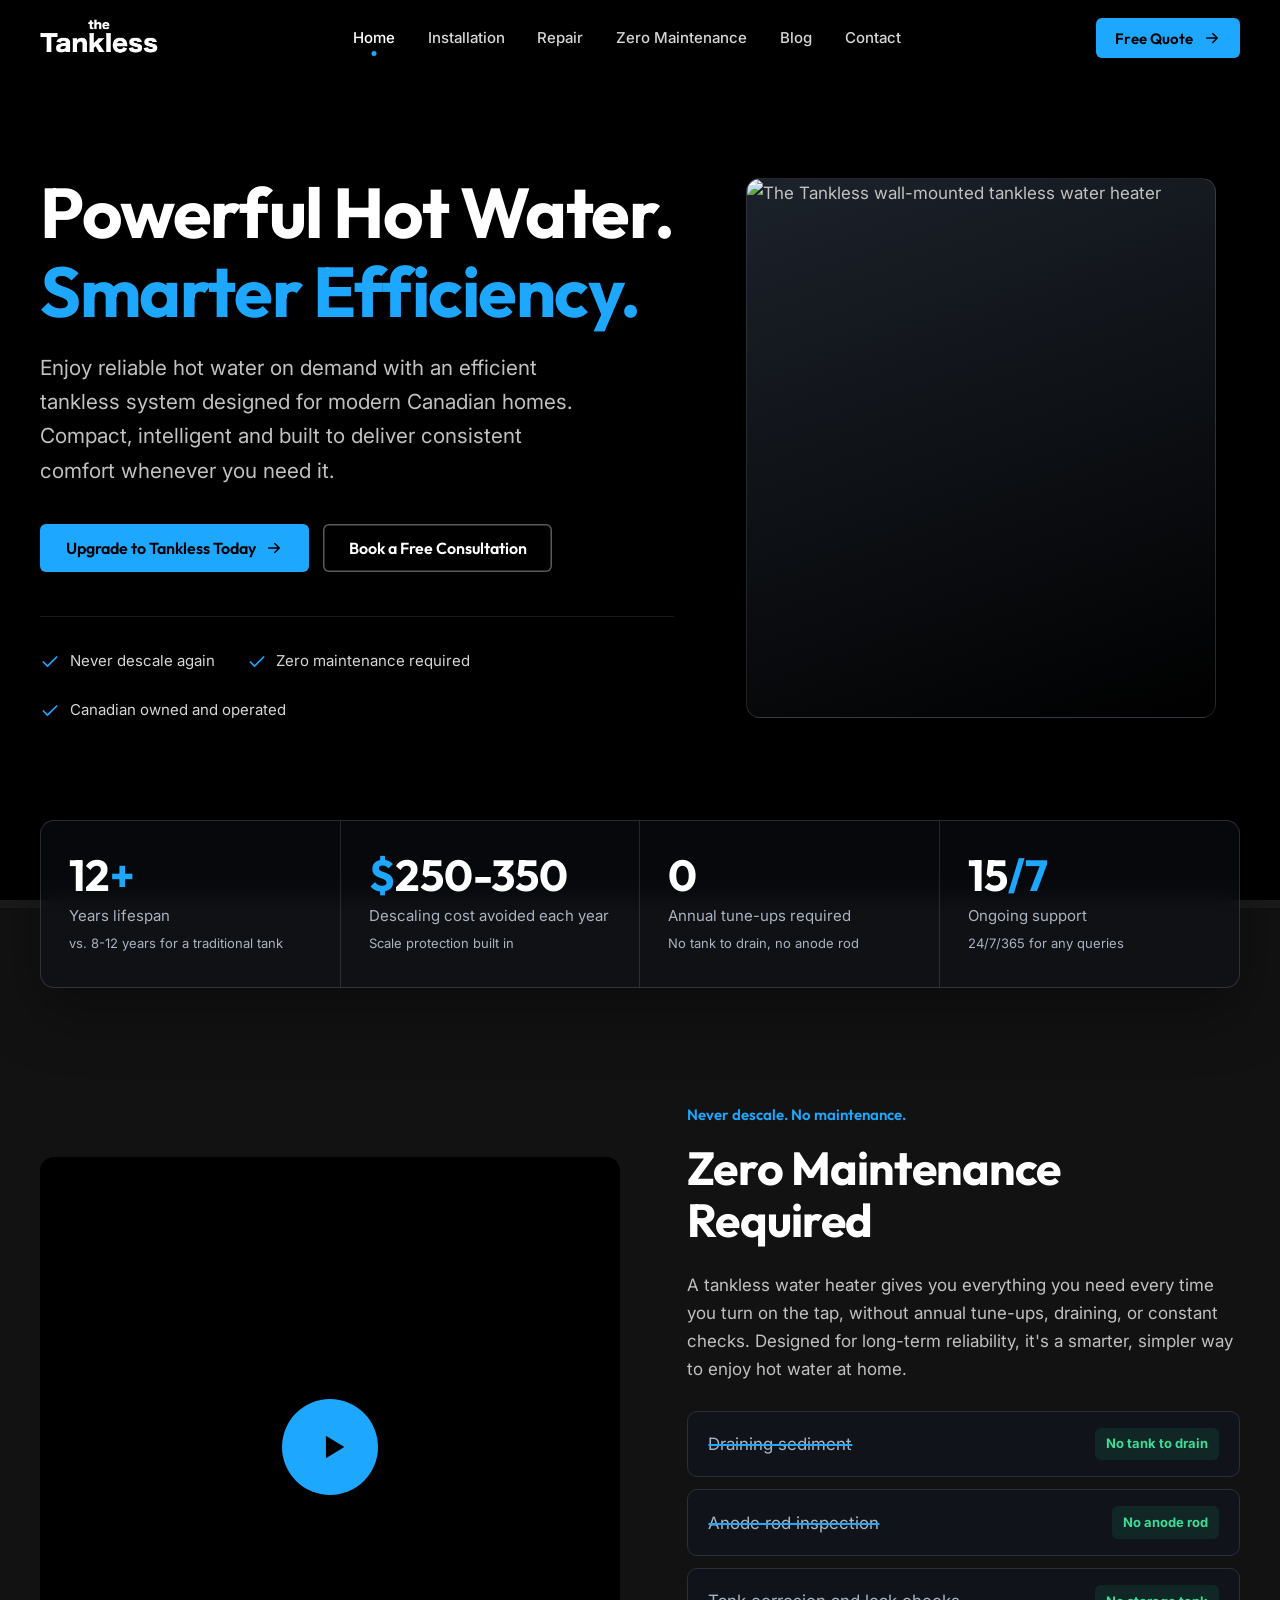
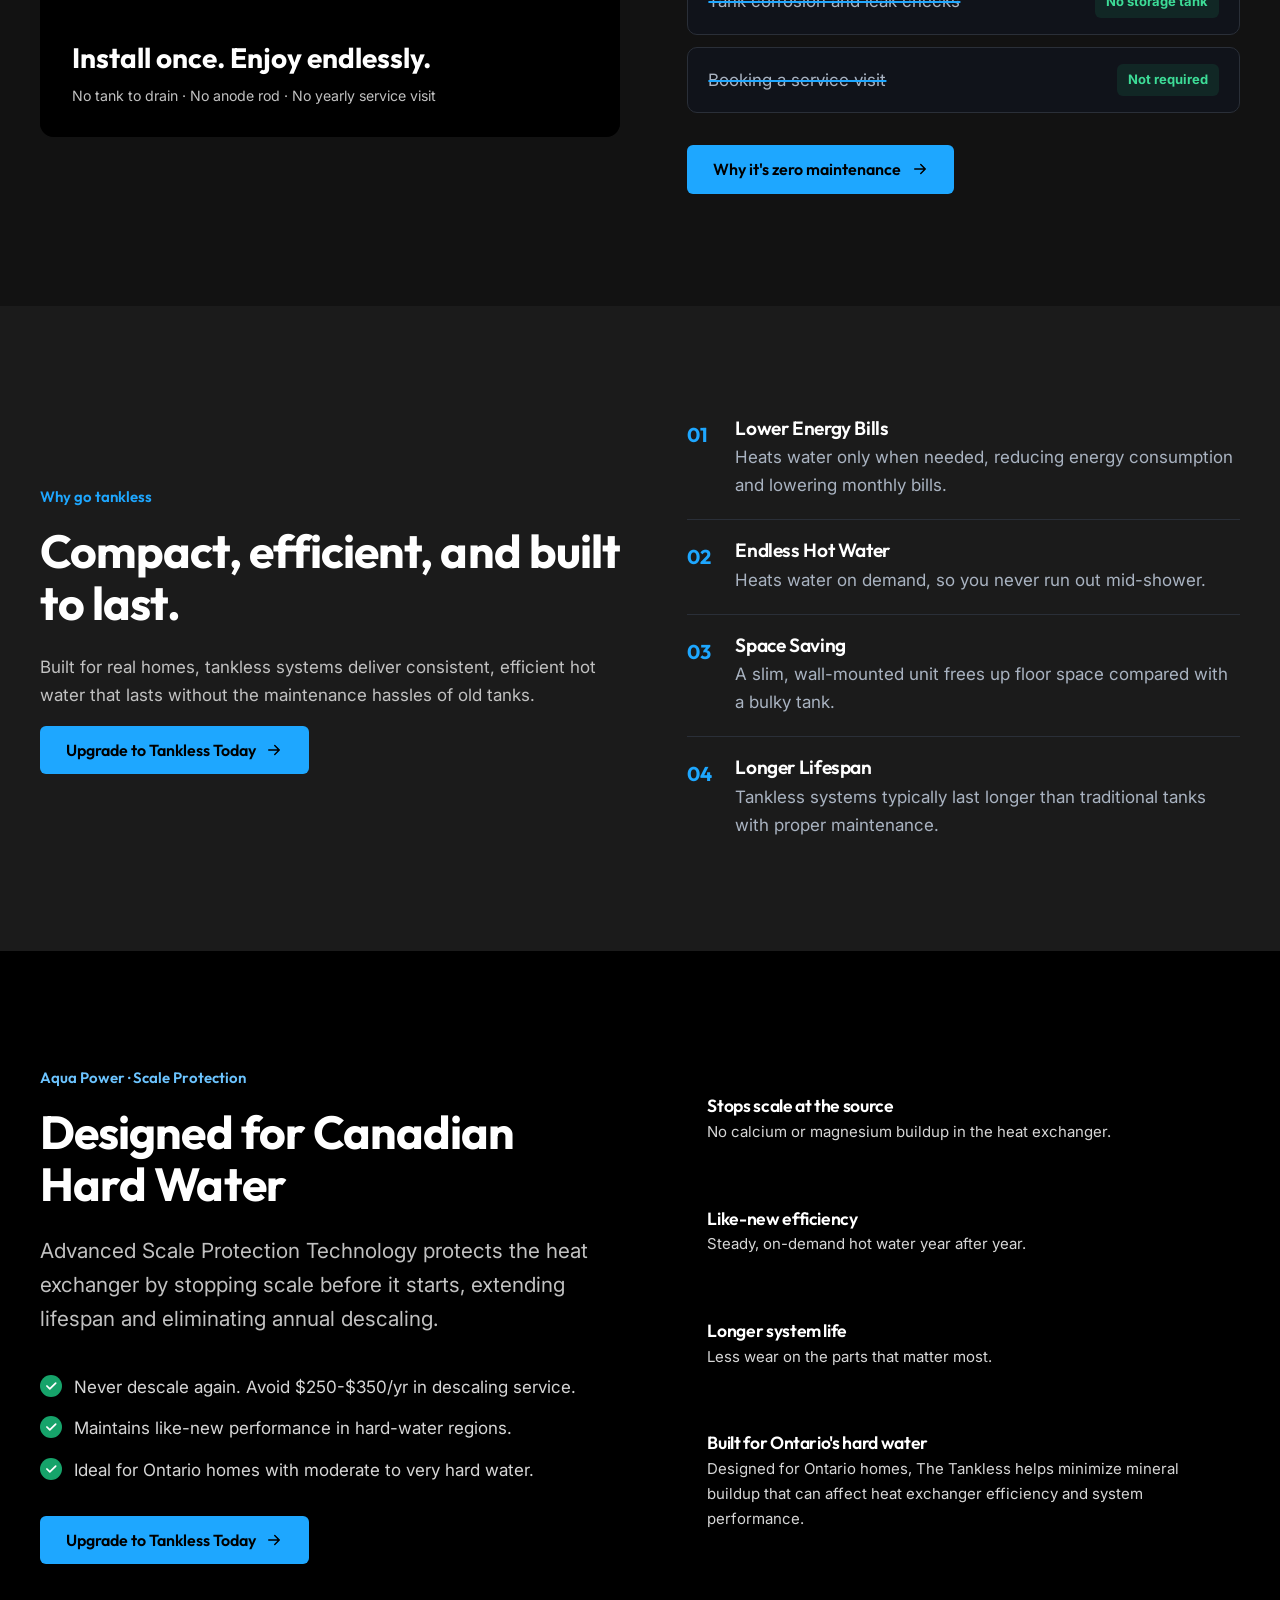
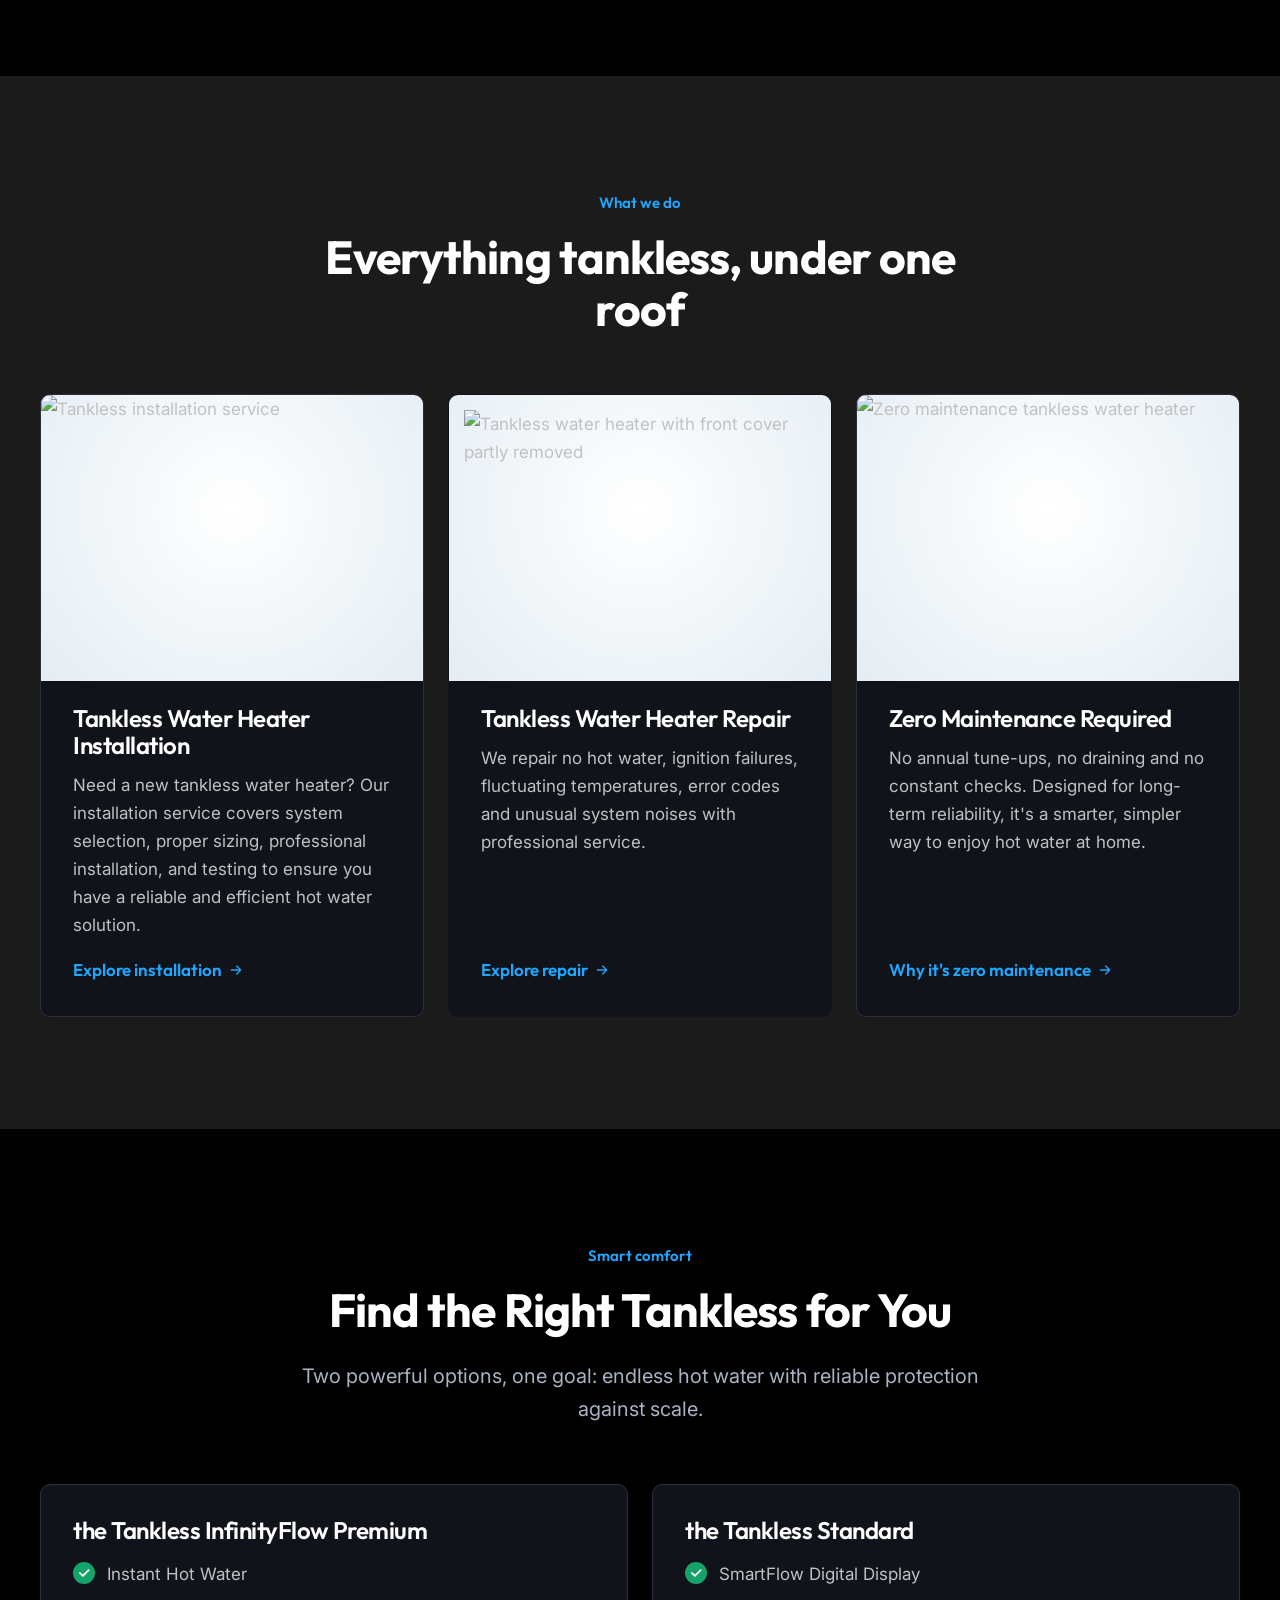
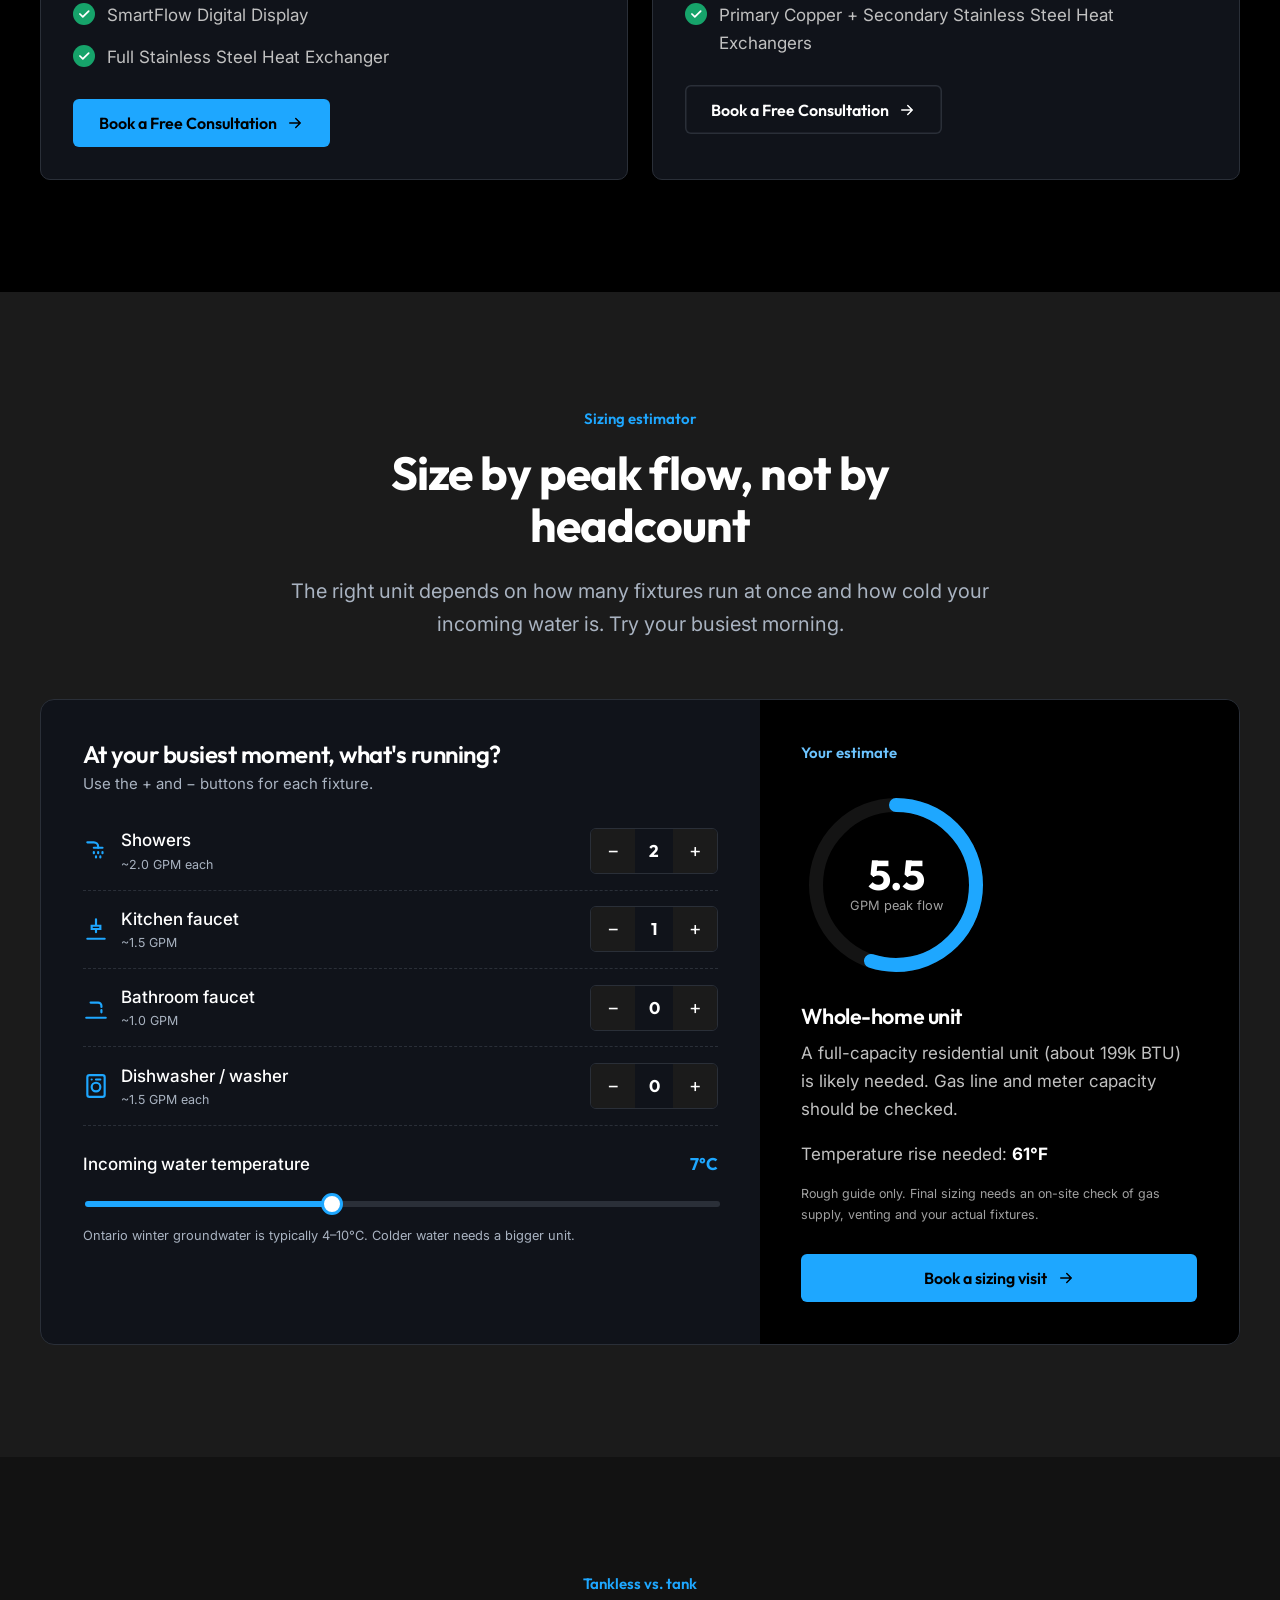
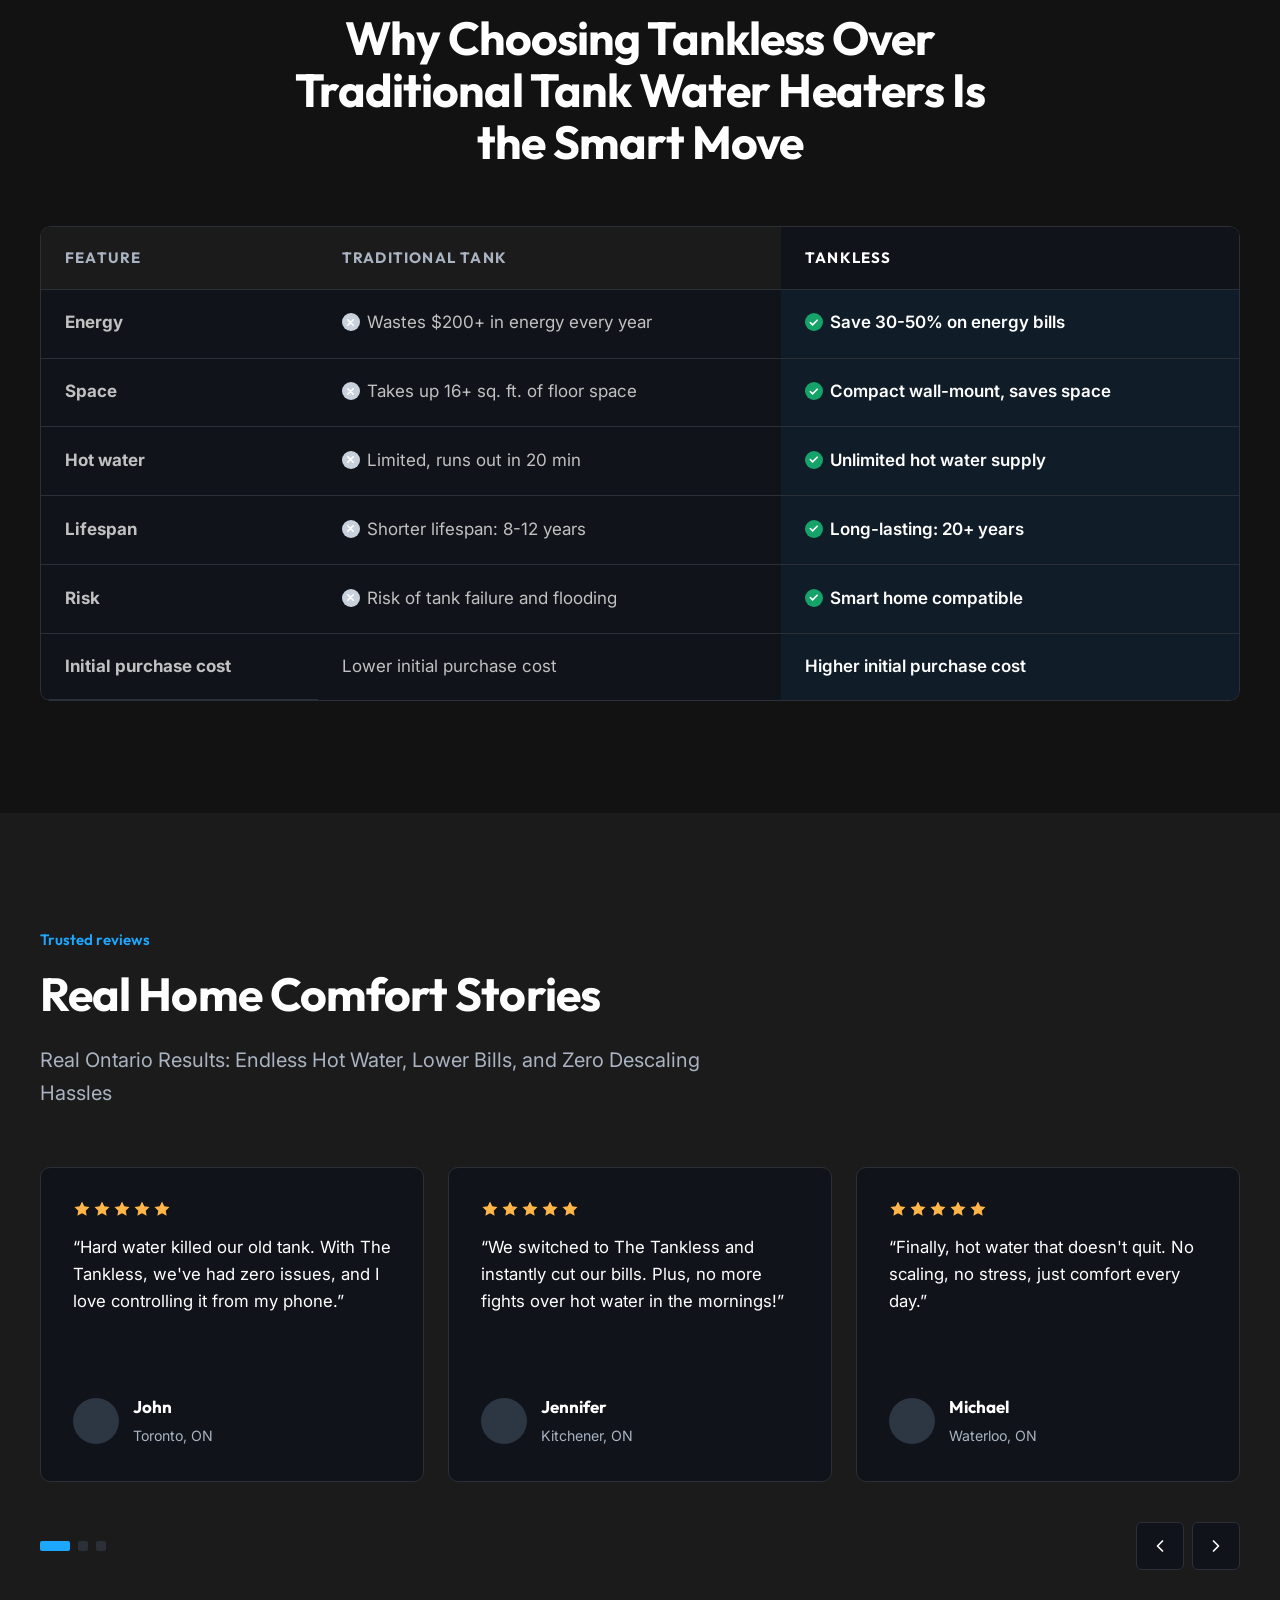
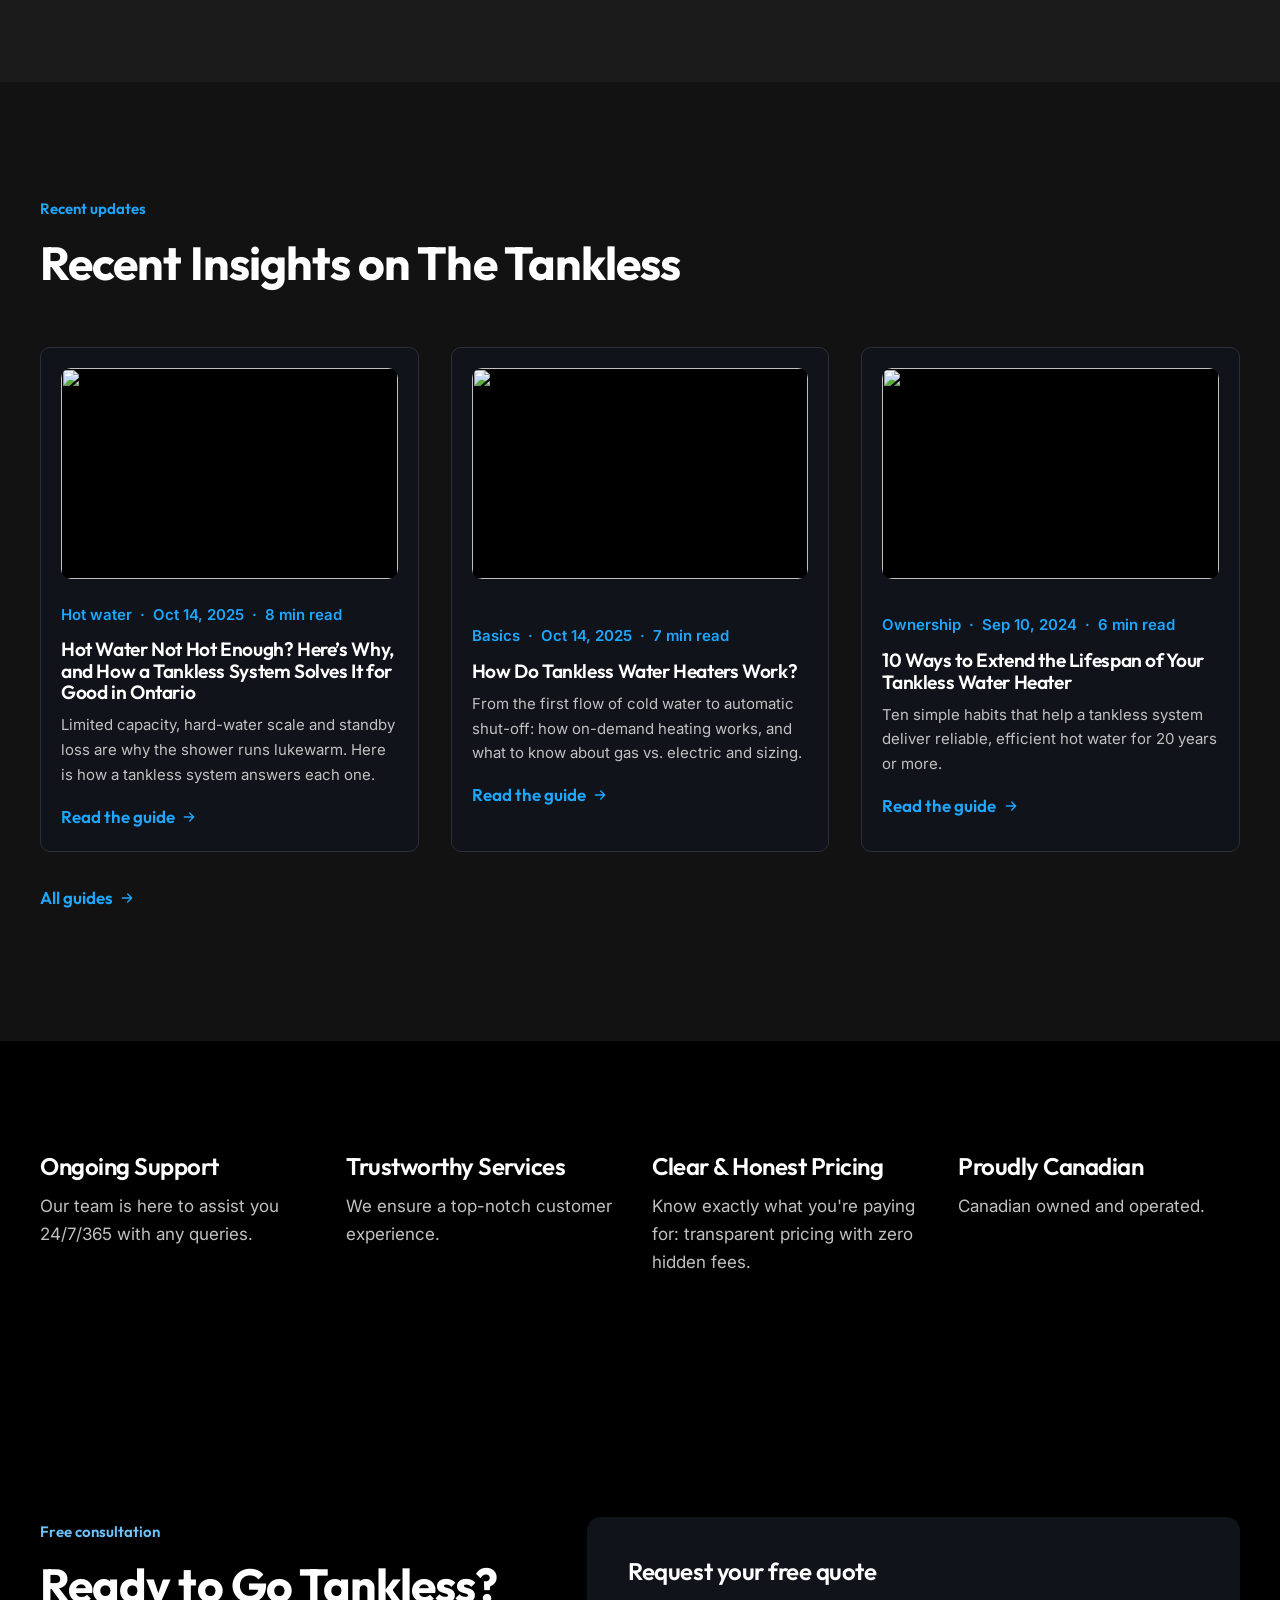
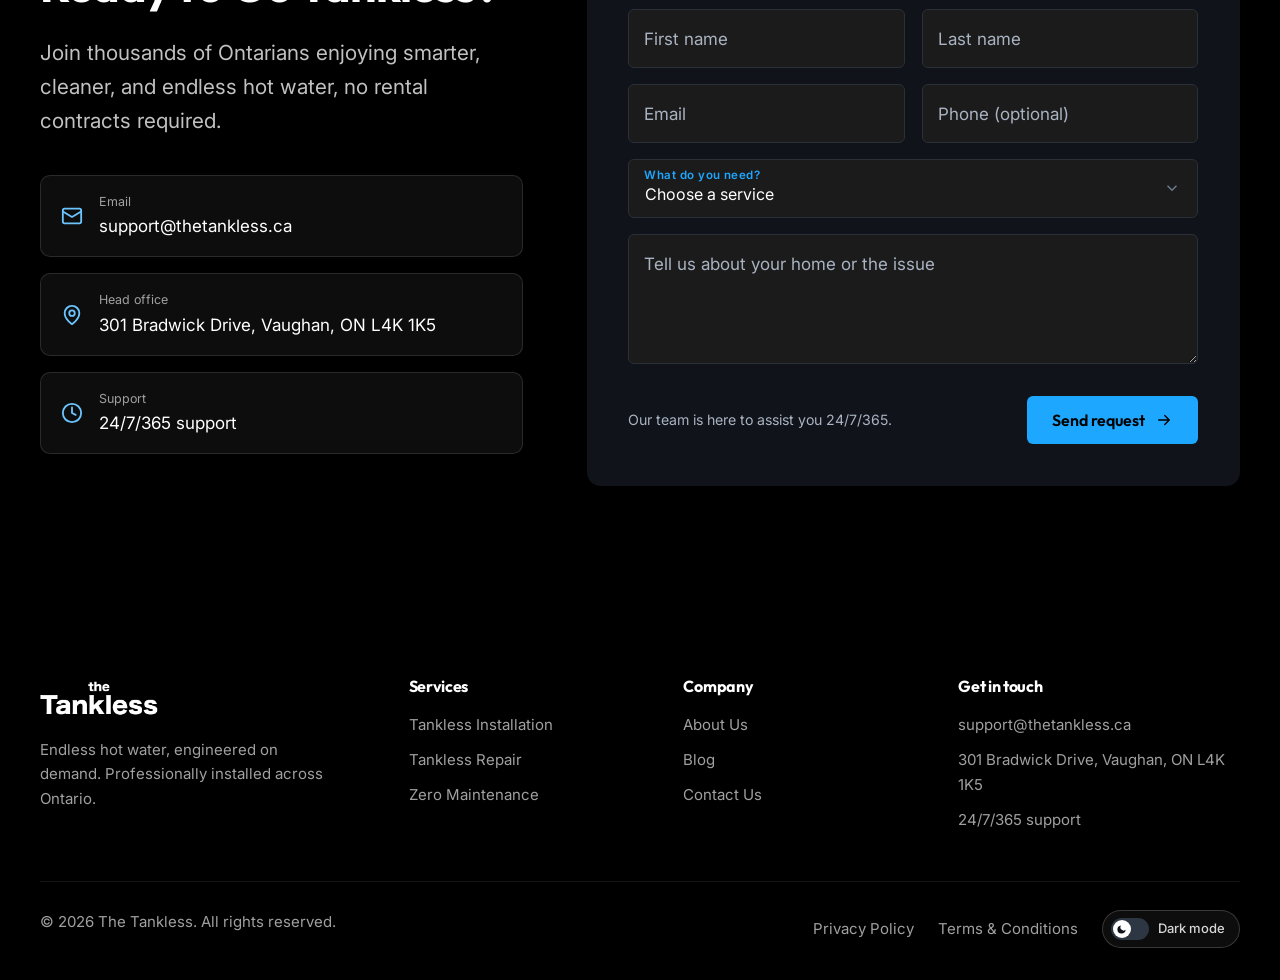
==== index.html @ 4fce8326 "Initial commit: The Tankless site Co-Authored-By: Claude Sonnet 5.5 <noreply@anthropic.com>" ====
<!DOCTYPE html>
<html lang="en-CA">
<head>
  <meta charset="UTF-8">
  <meta name="viewport" content="width=device-width, initial-scale=1.0">
  <title>Tankless Water Heaters in Ontario | The Tankless</title>
  <meta name="description" content="Reliable hot water on demand with an efficient tankless system designed for modern Canadian homes. Installation, repair and zero-maintenance tankless water heaters in Ontario.">
  <link rel="preconnect" href="https://fonts.googleapis.com">
  <link rel="preconnect" href="https://fonts.gstatic.com" crossorigin>
  <link href="https://fonts.googleapis.com/css2?family=Inter:wght@400;500;600&family=Outfit:wght@500;600;700&display=swap" rel="stylesheet">
  <link rel="icon" href="assets/favicon.png" type="image/png">
  <script>try{var t=localStorage.getItem("theme");if(t)document.documentElement.setAttribute("data-theme",t)}catch(e){}</script>
  <link rel="stylesheet" href="css/style.css">
  <script src="js/blog.js" defer></script>
  <script src="js/main.js" defer></script>
</head>
<body data-page="home">
  <a class="skip-link" href="#main">Skip to content</a>
  <div data-component="header"></div>

  <main id="main">
    <!-- ================= HERO (video background) ================= -->
    <section class="hero">
      <div class="container hero-grid">
        <div>
          <h1 data-reveal data-delay=".08">Powerful Hot Water. <span class="accent">Smarter Efficiency.</span></h1>
          <p class="hero-lead" data-reveal data-delay=".16">Enjoy reliable hot water on demand with an efficient tankless system designed for modern Canadian homes. Compact, intelligent and built to deliver consistent comfort whenever you need it.</p>
          <div class="btn-row" data-reveal data-delay=".24">
            <a href="#contact" class="btn btn--primary">Upgrade to Tankless Today <span data-icon="arrow"></span></a>
            <a href="#contact" class="btn btn--ghost">Book a Free Consultation</a>
          </div>
          <div class="hero-trust" data-reveal data-delay=".32">
            <div><span data-icon="check"></span>Never descale again</div>
            <div><span data-icon="check"></span>Zero maintenance required</div>
            <div><span data-icon="check"></span>Canadian owned and operated</div>
          </div>
        </div>

        <div class="hero-product" data-reveal="zoom" data-delay=".2">
          <div class="media-frame">
            <img src="https://thetankless.ca/wp-content/uploads/2026/11/cd0683c861fb384084634f4f0f01bed3194a7e1b.webp" alt="The Tankless wall-mounted tankless water heater" width="940" height="1080" fetchpriority="high">
          </div>
        </div>
      </div>
    </section>

    <!-- ================= STATS ================= -->
    <section class="stats stats--after" aria-label="Key facts">
      <div class="container">
        <div class="stats-inner" data-reveal>
          <div class="stat"><div class="stat-num"><span data-count="20">0</span><span class="unit">+</span></div><p>Years lifespan</p><small>vs. 8-12 years for a traditional tank</small></div>
          <div class="stat"><div class="stat-num"><span class="unit">$</span><span>250-350</span></div><p>Descaling cost avoided each year</p><small>Scale protection built in</small></div>
          <div class="stat"><div class="stat-num"><span data-count="0">0</span></div><p>Annual tune-ups required</p><small>No tank to drain, no anode rod</small></div>
          <div class="stat"><div class="stat-num"><span data-count="24">0</span><span class="unit">/7</span></div><p>Ongoing support</p><small>24/7/365 for any queries</small></div>
        </div>
      </div>
    </section>

    <!-- ================= ZERO MAINTENANCE ================= -->
    <section class="section section--white" id="zero-maintenance">
      <div class="container split">
        <div class="video-showcase" data-video-showcase data-autoplay data-reveal="left">
          <video autoplay muted loop playsinline preload="auto" poster="https://thetankless.ca/wp-content/uploads/2026/11/cd0683c861fb384084634f4f0f01bed3194a7e1b.webp"><source src="https://thetankless.ca/wp-content/uploads/2026/05/the-Tankless.mp4" type="video/mp4"></video>
          <button class="video-play" aria-label="Play video"><span class="play-btn"><svg viewBox="0 0 24 24" aria-hidden="true"><path d="M7 4v16l13-8z" fill="currentColor"/></svg></span><span class="video-caption"><strong>Install once. Enjoy endlessly.</strong><small>No tank to drain · No anode rod · No yearly service visit</small></span></button>
        </div>
        <div data-reveal="right">
          <span class="eyebrow">Never descale. No maintenance.</span>
          <h2>Zero Maintenance Required</h2>
          <p>A tankless water heater gives you everything you need every time you turn on the tap, without annual tune-ups, draining, or constant checks. Designed for long-term reliability, it's a smarter, simpler way to enjoy hot water at home.</p>
          <ul class="x-list">
            <li><s>Draining sediment</s><span>No tank to drain</span></li>
            <li><s>Anode rod inspection</s><span>No anode rod</span></li>
            <li><s>Tank corrosion and leak checks</s><span>No storage tank</span></li>
            <li><s>Booking a service visit</s><span>Not required</span></li>
          </ul>
          <a href="maintenance.html" class="btn btn--primary">Why it's zero maintenance <span data-icon="arrow"></span></a>
        </div>
      </div>
    </section>

    <!-- ================= WHY GO TANKLESS ================= -->
    <section class="section" id="why-tankless">
      <div class="container split">
        <div data-reveal="left">
          <span class="eyebrow">Why go tankless</span>
          <h2>Compact, efficient, and built to last.</h2>
          <p>Built for real homes, tankless systems deliver consistent, efficient hot water that lasts without the maintenance hassles of old tanks.</p>
          <a href="#contact" class="btn btn--primary">Upgrade to Tankless Today <span data-icon="arrow"></span></a>
        </div>
        <ol class="num-list" data-reveal="right">
          <li><h3>Lower Energy Bills</h3><p>Heats water only when needed, reducing energy consumption and lowering monthly bills.</p></li>
          <li><h3>Endless Hot Water</h3><p>Heats water on demand, so you never run out mid-shower.</p></li>
          <li><h3>Space Saving</h3><p>A slim, wall-mounted unit frees up floor space compared with a bulky tank.</p></li>
          <li><h3>Longer Lifespan</h3><p>Tankless systems typically last longer than traditional tanks with proper maintenance.</p></li>
        </ol>
      </div>
    </section>

    <!-- ================= SCALE PROTECTION ================= -->
    <section class="section section--dark" id="scale">
      <div class="container split">
        <div data-reveal="left">
          <span class="eyebrow">Aqua Power · Scale Protection</span>
          <h2>Designed for Canadian Hard Water</h2>
          <p class="hero-lead">Advanced Scale Protection Technology protects the heat exchanger by stopping scale before it starts, extending lifespan and eliminating annual descaling.</p>
          <ul class="check-list" style="margin:0 0 2rem">
            <li>Never descale again. Avoid $250-$350/yr in descaling service.</li>
            <li>Maintains like-new performance in hard-water regions.</li>
            <li>Ideal for Ontario homes with moderate to very hard water.</li>
          </ul>
          <a href="#contact" class="btn btn--primary">Upgrade to Tankless Today <span data-icon="arrow"></span></a>
        </div>
        <div class="grid" data-reveal="right">
          <div class="benefit"><div><h3>Stops scale at the source</h3><p>No calcium or magnesium buildup in the heat exchanger.</p></div></div>
          <div class="benefit"><div><h3>Like-new efficiency</h3><p>Steady, on-demand hot water year after year.</p></div></div>
          <div class="benefit"><div><h3>Longer system life</h3><p>Less wear on the parts that matter most.</p></div></div>
          <div class="benefit"><div><h3>Built for Ontario's hard water</h3><p>Designed for Ontario homes, The Tankless helps minimize mineral buildup that can affect heat exchanger efficiency and system performance.</p></div></div>
        </div>
      </div>
    </section>

    <!-- ================= SERVICES ================= -->
    <section class="section" id="services">
      <div class="container">
        <div class="section-head section-head--center" data-reveal>
          <span class="eyebrow">What we do</span>
          <h2>Everything tankless, under one roof</h2>
        </div>
        <div class="grid grid-3">
          <article class="card service-card" data-reveal data-delay="0">
            <div class="card-media"><img src="https://thetankless.ca/wp-content/uploads/2026/10/installation-services.webp" alt="Tankless installation service" loading="lazy"></div>
            <h3>Tankless Water Heater Installation</h3>
            <p>Need a new tankless water heater? Our installation service covers system selection, proper sizing, professional installation, and testing to ensure you have a reliable and efficient hot water solution.</p>
            <a href="installation.html" class="link-arrow">Explore installation <span data-icon="arrow"></span></a>
          </article>
          <article class="card service-card service-card--featured" data-reveal data-delay=".1">
            <div class="card-media card-media--contain"><img src="https://thetankless.ca/wp-content/uploads/2026/06/freepik_edit_generate-9-different-angles-of-this-image-Tile-8-1.webp" alt="Tankless water heater with front cover partly removed" loading="lazy"></div>
            <h3>Tankless Water Heater Repair</h3>
            <p>We repair no hot water, ignition failures, fluctuating temperatures, error codes and unusual system noises with professional service.</p>
            <a href="repair.html" class="link-arrow">Explore repair <span data-icon="arrow"></span></a>
          </article>
          <article class="card service-card" data-reveal data-delay=".2">
            <div class="card-media"><img src="https://thetankless.ca/wp-content/uploads/2026/11/cd0683c861fb384084634f4f0f01bed3194a7e1b.webp" alt="Zero maintenance tankless water heater" loading="lazy"></div>
            <h3>Zero Maintenance Required</h3>
            <p>No annual tune-ups, no draining and no constant checks. Designed for long-term reliability, it's a smarter, simpler way to enjoy hot water at home.</p>
            <a href="maintenance.html" class="link-arrow">Why it's zero maintenance <span data-icon="arrow"></span></a>
          </article>
        </div>
      </div>
    </section>

    <!-- ================= MODELS ================= -->
    <section class="section section--alt" id="models">
      <div class="container">
        <div class="section-head section-head--center" data-reveal>
          <span class="eyebrow">Smart comfort</span>
          <h2>Find the Right Tankless for You</h2>
          <p>Two powerful options, one goal: endless hot water with reliable protection against scale.</p>
        </div>
        <div class="grid grid-2">
          <article class="card" data-reveal="left">
            <h3>the Tankless InfinityFlow Premium</h3>
            <ul class="check-list" style="margin:1rem 0 1.75rem"><li>Instant Hot Water</li><li>SmartFlow Digital Display</li><li>Full Stainless Steel Heat Exchanger</li></ul>
            <a href="#contact" class="btn btn--primary">Book a Free Consultation <span data-icon="arrow"></span></a>
          </article>
          <article class="card" data-reveal="right">
            <h3>the Tankless Standard</h3>
            <ul class="check-list" style="margin:1rem 0 1.75rem"><li>SmartFlow Digital Display</li><li>Primary Copper + Secondary Stainless Steel Heat Exchangers</li></ul>
            <a href="#contact" class="btn btn--outline">Book a Free Consultation <span data-icon="arrow"></span></a>
          </article>
        </div>
      </div>
    </section>

    <!-- ================= SIZING CALCULATOR ================= -->
    <section class="section" id="sizing">
      <div class="container">
        <div class="section-head section-head--center" data-reveal>
          <span class="eyebrow">Sizing estimator</span>
          <h2>Size by peak flow, not by headcount</h2>
          <p>The right unit depends on how many fixtures run at once and how cold your incoming water is. Try your busiest morning.</p>
        </div>
        <div class="calc" data-calc data-reveal="zoom">
          <div class="calc-form">
            <h3>At your busiest moment, what's running?</h3>
            <p>Use the + and − buttons for each fixture.</p>
            <div class="fixture" data-gpm="2.0">
              <span class="fixture-label"><svg viewBox="0 0 24 24" fill="none" stroke="currentColor" stroke-width="2" stroke-linecap="round"><path d="M4 4h6a4 4 0 0 1 4 4v1M10 13v1M14 13v1M18 13v1M12 17v1M16 17v1"/><path d="M10 9h8"/></svg><span>Showers<small>~2.0 GPM each</small></span></span>
              <span class="stepper"><button type="button" data-step="-1" aria-label="Fewer showers">−</button><output>2</output><button type="button" data-step="1" aria-label="More showers">+</button></span>
            </div>
            <div class="fixture" data-gpm="1.5">
              <span class="fixture-label"><svg viewBox="0 0 24 24" fill="none" stroke="currentColor" stroke-width="2" stroke-linecap="round"><path d="M12 3v6M8 9h8v3H8zM12 12v3M4 21h16"/></svg><span>Kitchen faucet<small>~1.5 GPM</small></span></span>
              <span class="stepper"><button type="button" data-step="-1" aria-label="Fewer kitchen faucets">−</button><output>1</output><button type="button" data-step="1" aria-label="More kitchen faucets">+</button></span>
            </div>
            <div class="fixture" data-gpm="1.0">
              <span class="fixture-label"><svg viewBox="0 0 24 24" fill="none" stroke="currentColor" stroke-width="2" stroke-linecap="round"><path d="M7 7h7a3 3 0 0 1 3 3v1M17 14v2M3 21h18"/></svg><span>Bathroom faucet<small>~1.0 GPM</small></span></span>
              <span class="stepper"><button type="button" data-step="-1" aria-label="Fewer bathroom faucets">−</button><output>0</output><button type="button" data-step="1" aria-label="More bathroom faucets">+</button></span>
            </div>
            <div class="fixture" data-gpm="1.5">
              <span class="fixture-label"><svg viewBox="0 0 24 24" fill="none" stroke="currentColor" stroke-width="2" stroke-linecap="round"><rect x="4" y="2" width="16" height="20" rx="2"/><circle cx="12" cy="13" r="4"/><path d="M8 6h.01M12 6h4"/></svg><span>Dishwasher / washer<small>~1.5 GPM each</small></span></span>
              <span class="stepper"><button type="button" data-step="-1" aria-label="Fewer appliances">−</button><output>0</output><button type="button" data-step="1" aria-label="More appliances">+</button></span>
            </div>
            <div class="range-field">
              <label for="inletTemp">Incoming water temperature <span data-out="inlet">7°C</span></label>
              <input type="range" id="inletTemp" min="2" max="15" value="7" step="1">
            </div>
            <p style="font-size:.8rem;margin-top:.6rem">Ontario winter groundwater is typically 4–10°C. Colder water needs a bigger unit.</p>
          </div>
          <div class="calc-result" aria-live="polite">
            <span class="eyebrow">Your estimate</span>
            <div class="gauge">
              <svg viewBox="0 0 190 190" aria-hidden="true">
                <defs><linearGradient id="gaugeGrad" x1="0" y1="0" x2="1" y2="1"><stop offset="0" stop-color="#1ea7ff"/><stop offset="1" stop-color="#1ea7ff"/></linearGradient></defs>
                <circle class="track" cx="95" cy="95" r="80"/>
                <circle class="bar" cx="95" cy="95" r="80"/>
              </svg>
              <div class="gauge-value"><strong data-out="gpm">0</strong><small>GPM peak flow</small></div>
            </div>
            <h3><span data-out="size">–</span> unit</h3>
            <p data-out="desc"></p>
            <p style="margin:0">Temperature rise needed: <strong style="color:#fff"><span data-out="rise">0</span>°F</strong></p>
            <p class="calc-note">Rough guide only. Final sizing needs an on-site check of gas supply, venting and your actual fixtures.</p>
            <a href="#contact" class="btn btn--primary" style="margin-top:1rem">Book a sizing visit <span data-icon="arrow"></span></a>
          </div>
        </div>
      </div>
    </section>

    <!-- ================= COMPARISON ================= -->
    <section class="section section--white" id="compare">
      <div class="container">
        <div class="section-head section-head--center" data-reveal>
          <span class="eyebrow">Tankless vs. tank</span>
          <h2>Why Choosing Tankless Over Traditional Tank Water Heaters Is the Smart Move</h2>
        </div>
        <div class="table-wrap" data-reveal>
          <table class="compare">
            <thead><tr><th scope="col">Feature</th><th scope="col">Traditional tank</th><th scope="col" class="is-us">Tankless</th></tr></thead>
            <tbody>
              <tr><th scope="row">Energy</th><td><span class="tag-no">Wastes $200+ in energy every year</span></td><td class="is-us"><span class="tag-yes">Save 30-50% on energy bills</span></td></tr>
              <tr><th scope="row">Space</th><td><span class="tag-no">Takes up 16+ sq. ft. of floor space</span></td><td class="is-us"><span class="tag-yes">Compact wall-mount, saves space</span></td></tr>
              <tr><th scope="row">Hot water</th><td><span class="tag-no">Limited, runs out in 20 min</span></td><td class="is-us"><span class="tag-yes">Unlimited hot water supply</span></td></tr>
              <tr><th scope="row">Lifespan</th><td><span class="tag-no">Shorter lifespan: 8-12 years</span></td><td class="is-us"><span class="tag-yes">Long-lasting: 20+ years</span></td></tr>
              <tr><th scope="row">Risk</th><td><span class="tag-no">Risk of tank failure and flooding</span></td><td class="is-us"><span class="tag-yes">Smart home compatible</span></td></tr>
              <tr><th scope="row">Initial purchase cost</th><td>Lower initial purchase cost</td><td class="is-us">Higher initial purchase cost</td></tr>
            </tbody>
          </table>
        </div>
      </div>
    </section>

    <!-- ================= TESTIMONIALS ================= -->
    <section class="section">
      <div class="container testimonials">
        <div class="section-head" data-reveal>
          <span class="eyebrow">Trusted reviews</span>
          <h2>Real Home Comfort Stories</h2>
          <p>Real Ontario Results: Endless Hot Water, Lower Bills, and Zero Descaling Hassles</p>
        </div>
        <div class="t-viewport"><div class="t-track" data-testimonials></div></div>
        <div class="t-controls">
          <div class="t-dots" role="group" aria-label="Choose testimonial"></div>
          <div class="t-arrows">
            <button class="icon-btn" data-prev aria-label="Previous"><span data-icon="left"></span></button>
            <button class="icon-btn" data-next aria-label="Next"><span data-icon="right"></span></button>
          </div>
        </div>
      </div>
    </section>

    <!-- ================= INSIGHTS ================= -->
    <section class="section section--white">
      <div class="container">
        <div class="section-head" data-reveal>
          <span class="eyebrow">Recent updates</span>
          <h2>Recent Insights on The Tankless</h2>
        </div>
        <div class="grid grid-3 post-grid" data-latest-posts></div>
        <p style="margin-top:2rem"><a href="blog.html" class="link-arrow">All guides <span data-icon="arrow"></span></a></p>
      </div>
    </section>

    <!-- ================= SUPPORT ================= -->
    <section class="section section--alt">
      <div class="container">
        <div class="grid grid-4">
          <div data-reveal><h3>Ongoing Support</h3><p>Our team is here to assist you 24/7/365 with any queries.</p></div>
          <div data-reveal data-delay=".05"><h3>Trustworthy Services</h3><p>We ensure a top-notch customer experience.</p></div>
          <div data-reveal data-delay=".1"><h3>Clear &amp; Honest Pricing</h3><p>Know exactly what you're paying for: transparent pricing with zero hidden fees.</p></div>
          <div data-reveal data-delay=".15"><h3>Proudly Canadian</h3><p>Canadian owned and operated.</p></div>
        </div>
      </div>
    </section>

    <div data-component="contact" data-title="Ready to Go Tankless?" data-lead="Join thousands of Ontarians enjoying smarter, cleaner, and endless hot water, no rental contracts required."></div>
  </main>

  <div data-component="footer"></div>
</body>
</html>
---- css/style.css ----
/* =========================================================
   The Tankless: shared stylesheet
   1. Tokens   2. Base   3. Layout   4. Components
   5. Sections 6. Page-specific   7. Animations   8. Responsive
   Change brand colours / fonts in section 1 only.
   ========================================================= */

/* ---------- 1. Design tokens ---------- */
:root {
  /* Brand */
  /* Dark palette, matched to thetankless.ca */
  --black: #000000;       /* header, hero, footer */
  --navy-950: #000000;
  --navy-900: #10131a;    /* cards on dark */
  --navy-800: #1c222b;
  --navy-700: #2d3643;    /* borders, hover */
  --charcoal: #1b1b1b;    /* dark section background */
  --brand: #1ea7ff;       /* brand blue */
  --brand-light: #6cc4ff; /* brand on dark backgrounds */
  --brand-ink: #1ea7ff;   /* brand for text (site is dark) */

  /* Neutrals */
  --ink: #ffffff;        /* headings (white on dark) */
  --on-ink: #000000;     /* text on white/ink fills */
  --body: #c1c1c1;
  --muted: #a9b3c1;
  --line: #2a2f38;
  --surface: #10131a;
  --bg: #1b1b1b;
  --bg-alt: #000000;

  /* Feedback */
  --success: #16a36a;
  --warning: #e8a317;
  --danger: #e0473a;

  /* Type */
  --font-head: "Outfit", system-ui, sans-serif;
  --font-body: "Inter", system-ui, sans-serif;
  --fs-xs: 0.8125rem;
  --fs-sm: 0.9375rem;
  --fs-base: 1.0625rem;
  --fs-lg: 1.25rem;
  --fs-h3: clamp(1.25rem, 1.1rem + 0.6vw, 1.5rem);
  --fs-h2: clamp(1.9rem, 1.4rem + 2vw, 2.9rem);
  --fs-h1: clamp(2.4rem, 1.6rem + 3.6vw, 4.4rem);

  /* Shape & depth */
  --radius-sm: 6px;
  --radius: 10px;
  --radius-lg: 14px;
  --shadow-sm: none;
  --shadow: 0 8px 24px -12px rgba(0, 0, 0, .6);
  --shadow-lg: 0 20px 40px -20px rgba(0, 0, 0, .4);

  /* Gradients */
  --grad-dark: #000000;

  /* Layout & motion */
  --container: 1200px;
  --header-h: 76px;
  --ease: cubic-bezier(.2, .7, .2, 1);
  --t-fast: .2s;
  --t: .45s;
}

/* ---------- 2. Base ---------- */
*, *::before, *::after { box-sizing: border-box; }
html { scroll-behavior: smooth; scroll-padding-top: calc(var(--header-h) + 12px); }
body {
  margin: 0;
  font-family: var(--font-body);
  font-size: var(--fs-base);
  line-height: 1.65;
  color: var(--body);
  background: var(--bg);
  -webkit-font-smoothing: antialiased;
  overflow-x: hidden;
}
body.nav-open { overflow: hidden; }
img, svg { display: block; max-width: 100%; }
a { color: inherit; text-decoration: none; }
button { font: inherit; cursor: pointer; }
h1, h2, h3, h4 { font-family: var(--font-head); color: var(--ink); line-height: 1.12; margin: 0 0 .5em; letter-spacing: -.02em; }
h1 { font-size: var(--fs-h1); font-weight: 700; }
h2 { font-size: var(--fs-h2); font-weight: 700; }
h3 { font-size: var(--fs-h3); font-weight: 600; }
p { margin: 0 0 1em; }
:focus-visible { outline: 3px solid var(--brand); outline-offset: 3px; border-radius: 6px; }
.skip-link { position: absolute; left: -999px; top: 8px; background: var(--ink); color: var(--on-ink); padding: 10px 16px; border-radius: 8px; z-index: 200; }
.skip-link:focus { left: 12px; }
[hidden] { display: none !important; }
.sr-only { position: absolute; width: 1px; height: 1px; overflow: hidden; clip: rect(0 0 0 0); white-space: nowrap; }

/* ---------- 3. Layout ---------- */
.container { width: min(100% - 2.5rem, var(--container)); margin-inline: auto; }
.section { padding: clamp(4rem, 3rem + 5vw, 7.5rem) 0; position: relative; }
.section--alt { background: var(--bg-alt); }
.section--white { background: #121212; }
.section--dark { background: var(--grad-dark); color: #d6d6d6; }
.section--dark h2, .section--dark h3 { color: #fff; }
.section-head { max-width: 720px; margin-bottom: clamp(2.5rem, 2rem + 2vw, 4rem); }
.section-head--center { margin-inline: auto; text-align: center; }
.section-head p { font-size: var(--fs-lg); color: var(--muted); }
.section--dark .section-head p { color: #c1c1c1; }
.grid { display: grid; gap: 1.5rem; }
.grid-2 { grid-template-columns: repeat(2, 1fr); }
.grid-3 { grid-template-columns: repeat(3, 1fr); }
.grid-4 { grid-template-columns: repeat(4, 1fr); }
.split { display: grid; grid-template-columns: 1.05fr 1fr; gap: clamp(2rem, 1rem + 4vw, 5rem); align-items: center; }
.split--reverse > :first-child { order: 2; }

/* ---------- 4. Components ---------- */

/* Eyebrow label */
.eyebrow {
  display: inline-flex; align-items: center; gap: .55rem;
  font-family: var(--font-head); font-size: var(--fs-sm); font-weight: 600;
  color: var(--brand-ink);
  margin-bottom: 1rem;
}
.section--dark .eyebrow, .hero .eyebrow { color: var(--brand-light); }

/* Buttons */
.btn {
  --btn-bg: var(--ink); --btn-fg: var(--on-ink);
  position: relative; display: inline-flex; align-items: center; justify-content: center; gap: .6rem;
  padding: .95rem 1.6rem; border-radius: var(--radius-sm); border: 0;
  font-family: var(--font-head); font-weight: 600; font-size: 1rem; line-height: 1;
  background: var(--btn-bg); color: var(--btn-fg);
  transition: transform var(--t-fast) var(--ease), box-shadow var(--t-fast) var(--ease), background var(--t-fast);
  overflow: hidden; isolation: isolate; white-space: nowrap;
}
.btn svg { width: 18px; height: 18px; transition: transform var(--t-fast) var(--ease); }
.btn:hover { transform: translateY(-2px); }
.btn:hover svg { transform: translateX(3px); }
.btn:active { transform: translateY(0); }
.btn--primary { --btn-bg: var(--brand); --btn-fg: var(--navy-950); }
.btn--primary:hover { --btn-bg: var(--brand-light); }
.btn--ghost { --btn-bg: transparent; --btn-fg: #fff; box-shadow: inset 0 0 0 1.5px rgba(255, 255, 255, .35); }
.btn--ghost:hover { box-shadow: inset 0 0 0 1.5px #fff; background: rgba(255, 255, 255, .06); }
.btn--outline { --btn-bg: transparent; --btn-fg: var(--ink); box-shadow: inset 0 0 0 1.5px var(--line); }
.btn--outline:hover { box-shadow: inset 0 0 0 1.5px var(--ink); }
.btn--sm { padding: .7rem 1.2rem; font-size: .9375rem; }
.btn--block { width: 100%; }
.btn .ripple { position: absolute; border-radius: 50%; transform: scale(0); background: rgba(255, 255, 255, .45); animation: ripple .6s linear; pointer-events: none; z-index: -1; }
.btn-row { display: flex; flex-wrap: wrap; gap: .9rem; }

.link-arrow { display: inline-flex; align-items: center; gap: .4rem; font-family: var(--font-head); font-weight: 600; color: var(--brand-ink); }
.link-arrow svg { width: 16px; height: 16px; transition: transform var(--t-fast); }
.link-arrow:hover svg { transform: translateX(4px); }

/* Card */
.card {
  background: var(--surface); border: 1px solid var(--line); border-radius: var(--radius);
  padding: 2rem;
  transition: border-color var(--t-fast);
}
.card:hover { border-color: var(--navy-700); }
.card p:last-child { margin-bottom: 0; }
.section--dark .card { background: rgba(255, 255, 255, .04); border-color: rgba(255, 255, 255, .09); color: #c1c1c1; box-shadow: none; }
.section--dark .card:hover { background: rgba(255, 255, 255, .07); }

/* Icon tile */
.icon-tile {
  width: 56px; height: 56px; border-radius: var(--radius); display: grid; place-items: center;
  background: rgba(30, 167, 255, .12);
  color: var(--brand-ink); margin-bottom: 1.25rem;
}
.icon-tile svg { width: 28px; height: 28px; }
.icon-tile--water { background: rgba(30, 167, 255, .14); color: var(--brand-ink); }

/* Check list */
.check-list { list-style: none; padding: 0; margin: 0; display: grid; gap: .85rem; }
.check-list li { display: flex; gap: .75rem; align-items: flex-start; }
.check-list li::before {
  content: ""; flex: 0 0 22px; height: 22px; margin-top: 2px; border-radius: 50%;
  background: var(--success) url("data:image/svg+xml,%3Csvg xmlns='http://www.w3.org/2000/svg' viewBox='0 0 24 24' fill='none' stroke='white' stroke-width='3' stroke-linecap='round' stroke-linejoin='round'%3E%3Cpath d='M5 12l5 5L20 7'/%3E%3C/svg%3E") center/14px no-repeat;
}
.check-list--two { grid-template-columns: 1fr 1fr; }

/* Chip */
.chip { display: inline-flex; align-items: center; gap: .4rem; padding: .35rem .8rem; border-radius: var(--radius-sm); background: var(--navy-800); font-size: var(--fs-xs); font-weight: 600; color: var(--brand-light); }

/* ---------- Header ---------- */
.site-header {
  position: fixed; inset: 0 0 auto; z-index: 100; height: var(--header-h);
  display: flex; align-items: center;
  transition: background var(--t) var(--ease), box-shadow var(--t), height var(--t);
}
.site-header.is-scrolled { background: rgba(0, 0, 0, .86); backdrop-filter: saturate(160%) blur(14px); -webkit-backdrop-filter: saturate(160%) blur(14px); box-shadow: 0 1px 0 rgba(255, 255, 255, .06); --header-h: 66px; }
.site-header.is-hidden { transform: translateY(-100%); }
.site-header { transition: transform .35s var(--ease), background var(--t), height var(--t); }
.header-inner { display: flex; align-items: center; justify-content: space-between; gap: 2rem; }
.logo { display: flex; align-items: center; gap: .65rem; font-family: var(--font-head); font-weight: 700; font-size: 1.35rem; color: #fff; letter-spacing: -.02em; }
.logo-mark { width: 38px; height: 38px; }
.logo span em { font-style: normal; color: var(--brand-light); }
.nav { display: flex; align-items: center; gap: .25rem; }
.nav a { position: relative; padding: .55rem .9rem; border-radius: var(--radius-sm); color: #d6d6d6; font-weight: 500; font-size: .9375rem; transition: color var(--t-fast), background var(--t-fast); }
.nav a:hover { color: #fff; background: rgba(255, 255, 255, .07); }
.nav a.is-active { color: #fff; }
.nav a.is-active::after { content: ""; position: absolute; left: 50%; bottom: 3px; width: 5px; height: 5px; border-radius: 50%; background: var(--brand); transform: translateX(-50%); }
.header-actions { display: flex; align-items: center; gap: .75rem; }
.header-phone { display: flex; align-items: center; gap: .5rem; color: #fff; font-weight: 600; font-size: .9375rem; }
.header-phone svg { width: 18px; height: 18px; color: var(--brand-light); }
.nav-toggle { display: none; width: 46px; height: 46px; border-radius: 12px; border: 0; background: rgba(255, 255, 255, .08); position: relative; }
.nav-toggle span { position: absolute; left: 13px; right: 13px; height: 2px; background: #fff; border-radius: 2px; transition: transform var(--t) var(--ease), opacity var(--t-fast); }
.nav-toggle span:nth-child(1) { top: 16px; }
.nav-toggle span:nth-child(2) { top: 22px; }
.nav-toggle span:nth-child(3) { top: 28px; }
.nav-open .nav-toggle span:nth-child(1) { transform: translateY(6px) rotate(45deg); }
.nav-open .nav-toggle span:nth-child(2) { opacity: 0; }
.nav-open .nav-toggle span:nth-child(3) { transform: translateY(-6px) rotate(-45deg); }

/* ---------- Hero ---------- */
.hero { position: relative; min-height: 100vh; min-height: 100svh; display: flex; align-items: center; padding: calc(var(--header-h) + 3rem) 0 5rem; background: var(--black); color: #c1c1c1; overflow: hidden; }
.hero--sub { min-height: auto; padding: calc(var(--header-h) + 5rem) 0 6rem; }
.hero h1 { color: #fff; margin-bottom: 1.25rem; }
.hero h1 .accent { color: var(--brand); }
.hero h1 .accent-water { color: var(--brand); }
.hero-lead { font-size: clamp(1.05rem, 1rem + .4vw, 1.3rem); max-width: 560px; margin-bottom: 2.25rem; color: #c1c1c1; }
.hero-grid { position: relative; display: grid; grid-template-columns: 1.1fr .9fr; gap: 3rem; align-items: center; }
.hero-trust { display: flex; flex-wrap: wrap; gap: 1.5rem 2rem; margin-top: 2.75rem; padding-top: 2rem; border-top: 1px solid rgba(255, 255, 255, .1); }
.hero-trust div { display: flex; align-items: center; gap: .6rem; font-size: var(--fs-sm); color: #d6d6d6; }
.hero-trust svg { width: 20px; height: 20px; color: var(--brand); flex: none; }

/* Hero illustration */
.hero-visual { position: relative; aspect-ratio: 1 / 1.05; max-width: 480px; justify-self: center; width: 100%; }
.hero-visual svg.unit { width: 100%; height: 100%; filter: drop-shadow(0 40px 60px rgba(0, 0, 0, .45)); }
.flow-line { stroke-dasharray: 10 14; animation: flow 1.2s linear infinite; }
.flow-line--slow { animation-duration: 2s; }
.flame-flicker { transform-origin: center bottom; animation: flicker 1.6s ease-in-out infinite; }
.float-card {
  position: absolute; display: flex; align-items: center; gap: .8rem;
  padding: .85rem 1.1rem; border-radius: var(--radius);
  background: var(--navy-900); border: 1px solid rgba(255, 255, 255, .14);
  color: #fff;
}
.float-card strong { display: block; font-family: var(--font-head); font-size: 1.25rem; line-height: 1.1; }
.float-card small { font-size: .78rem; color: #c1c1c1; }
.float-card .dot { width: 40px; height: 40px; border-radius: var(--radius-sm); display: grid; place-items: center; background: var(--brand); flex: none; }
.float-card .dot svg { width: 20px; height: 20px; }
.float-card .dot--water { background: var(--brand); }
.float-card--a { top: 8%; left: -8%; }
.float-card--b { bottom: 12%; right: -6%; }

/* Breadcrumb (sub pages) */
.breadcrumb { display: flex; gap: .5rem; font-size: var(--fs-sm); color: #a0a0a0; margin-bottom: 1.5rem; }
.breadcrumb a:hover { color: #fff; }

/* Scroll cue */
.scroll-cue { position: absolute; left: 50%; bottom: 28px; transform: translateX(-50%); width: 26px; height: 42px; border: 2px solid rgba(255, 255, 255, .3); border-radius: 20px; }
.scroll-cue::after { content: ""; position: absolute; left: 50%; top: 8px; width: 4px; height: 8px; margin-left: -2px; border-radius: 2px; background: #fff; }

/* ---------- Stats strip ---------- */
.stats { margin-top: -3.5rem; position: relative; z-index: 2; }
.stats-inner { display: grid; grid-template-columns: repeat(4, 1fr); background: var(--surface); border: 1px solid var(--line); border-radius: var(--radius-lg); overflow: hidden; }
.stat { padding: 2rem 1.75rem; border-right: 1px solid var(--line); }
.stat:last-child { border-right: 0; }
.stat-num { font-family: var(--font-head); font-size: clamp(2rem, 1.6rem + 1.4vw, 2.75rem); font-weight: 700; color: var(--ink); line-height: 1; margin-bottom: .45rem; }
.stat-num .unit { color: var(--brand-ink); }
.stat p { font-size: var(--fs-sm); color: var(--muted); margin: 0; }
.stat small { display: block; margin-top: .3rem; font-size: var(--fs-xs); color: var(--muted); }

/* ---------- Service cards ---------- */
.service-card { display: flex; flex-direction: column; position: relative; overflow: hidden; }
.service-card .check-list { margin: 1rem 0 1.75rem; font-size: var(--fs-sm); }
.service-card .link-arrow { margin-top: auto; }
.service-card--featured { background: var(--navy-900); color: #c1c1c1; border-color: transparent; }
.service-card--featured h3 { color: #fff; }
.service-card--featured .icon-tile { background: var(--brand); color: var(--navy-950); }
.badge-top { position: absolute; top: 1.25rem; right: 1.25rem; font-size: var(--fs-xs); font-weight: 600; padding: .3rem .65rem; border-radius: var(--radius-sm); background: rgba(255, 162, 74, .16); color: var(--brand-light); }

/* ---------- Benefits ---------- */
.benefit { display: flex; gap: 1rem; align-items: flex-start; padding: 1.25rem; border-radius: var(--radius); }
.benefit .icon-tile { margin: 0; flex: none; width: 44px; height: 44px; border-radius: var(--radius-sm); }
.benefit .icon-tile svg { width: 24px; height: 24px; }
.benefit h3 { font-size: 1.1rem; margin-bottom: .25rem; }
.benefit p { font-size: var(--fs-sm); margin: 0; }

/* ---------- Media frame (placeholder for photos) ---------- */
.media-frame {
  position: relative; border-radius: var(--radius-lg); overflow: hidden; aspect-ratio: 4 / 3.4;
  background: linear-gradient(160deg, var(--navy-800), var(--navy-950));
  
}
.media-frame img { width: 100%; height: 100%; object-fit: cover; }
.media-frame svg.illus { position: absolute; inset: 0; width: 100%; height: 100%; }
.media-tag { position: absolute; left: 1.25rem; bottom: 1.25rem; display: flex; gap: .75rem; align-items: center; padding: .8rem 1rem; border-radius: var(--radius); background: #fff; color: #000; font-weight: 600; font-size: var(--fs-sm); }
.media-tag svg { width: 22px; height: 22px; color: var(--success); }

/* ---------- Process / timeline ---------- */
.steps { counter-reset: step; display: grid; grid-template-columns: repeat(5, 1fr); gap: 1.25rem; position: relative; }
.steps--4 { grid-template-columns: repeat(4, 1fr); }
.steps::before { content: ""; position: absolute; top: 28px; left: 8%; right: 8%; height: 1px; background: var(--line); }
.step { position: relative; text-align: left; }
.step-num {
  counter-increment: step; position: relative; z-index: 1;
  width: 56px; height: 56px; border-radius: var(--radius); display: grid; place-items: center;
  background: var(--surface); border: 1px solid var(--line); margin-bottom: 1.25rem;
  font-family: var(--font-head); font-weight: 700; color: var(--ink);
  transition: background var(--t), color var(--t), border-color var(--t), transform var(--t) var(--ease);
}
.step-num::before { content: counter(step, decimal-leading-zero); }
.step.is-visible .step-num { background: var(--brand); color: var(--on-ink); border-color: var(--brand); }
.step h3 { font-size: 1.1rem; }
.step p { font-size: var(--fs-sm); color: var(--muted); }
.section--dark .step-num { background: var(--navy-900); border-color: rgba(255, 255, 255, .15); color: #fff; }
.section--dark .step p { color: #c1c1c1; }

/* ---------- Tabs ---------- */
.tabs { display: flex; flex-wrap: wrap; gap: .5rem; padding: .4rem; background: var(--surface); border: 1px solid var(--line); border-radius: var(--radius); width: fit-content; margin-bottom: 2.5rem; }
.tab { border: 0; background: transparent; padding: .7rem 1.25rem; border-radius: var(--radius-sm); font-family: var(--font-head); font-weight: 600; color: var(--muted); transition: background var(--t-fast), color var(--t-fast); }
.tab:hover { color: var(--ink); }
.tab[aria-selected="true"] { background: var(--ink); color: var(--on-ink); }
.tab-panel { animation: fadeUp .5s var(--ease); }
.tab-panel[hidden] { display: none; }

/* ---------- Comparison table ---------- */
.compare { width: 100%; border-collapse: separate; border-spacing: 0; background: var(--surface); border-radius: var(--radius); overflow: hidden; border: 1px solid var(--line); }
.compare th, .compare td { padding: 1.15rem 1.5rem; text-align: left; border-bottom: 1px solid var(--line); vertical-align: top; }
.compare thead th { font-family: var(--font-head); font-size: var(--fs-sm); text-transform: uppercase; letter-spacing: .08em; color: var(--muted); background: var(--bg); }
.compare thead th.is-us { background: var(--navy-900); color: #fff; }
.compare td.is-us { background: rgba(30, 167, 255, .06); color: var(--ink); font-weight: 600; }
.compare tr:last-child td { border-bottom: 0; }
.compare tbody tr { transition: background var(--t-fast); }
.compare tbody tr:hover td { background: rgba(255, 255, 255, .03); }
.compare tbody tr:hover td.is-us { background: rgba(30, 167, 255, .1); }
.tag-yes, .tag-no { display: inline-flex; align-items: center; gap: .45rem; }
.tag-yes::before, .tag-no::before { content: ""; width: 18px; height: 18px; border-radius: 50%; flex: none; background-position: center; background-size: 11px; background-repeat: no-repeat; }
.tag-yes::before { background-color: var(--success); background-image: url("data:image/svg+xml,%3Csvg xmlns='http://www.w3.org/2000/svg' viewBox='0 0 24 24' fill='none' stroke='white' stroke-width='3.5' stroke-linecap='round'%3E%3Cpath d='M5 12l5 5L20 7'/%3E%3C/svg%3E"); }
.tag-no::before { background-color: #c9d2dc; background-image: url("data:image/svg+xml,%3Csvg xmlns='http://www.w3.org/2000/svg' viewBox='0 0 24 24' fill='none' stroke='white' stroke-width='3.5' stroke-linecap='round'%3E%3Cpath d='M6 6l12 12M18 6L6 18'/%3E%3C/svg%3E"); }
.table-wrap { overflow-x: auto; border-radius: var(--radius); }

/* ---------- Sizing calculator ---------- */
.calc { display: grid; grid-template-columns: 1.2fr .8fr; gap: 0; border-radius: var(--radius-lg); overflow: hidden; border: 1px solid var(--line); background: var(--surface); }
.calc-form { padding: clamp(1.75rem, 1rem + 2vw, 3rem); }
.calc-form h3 { margin-bottom: .25rem; }
.calc-form > p { color: var(--muted); font-size: var(--fs-sm); }
.fixture { display: flex; align-items: center; justify-content: space-between; gap: 1rem; padding: .9rem 0; border-bottom: 1px dashed var(--line); }
.fixture-label { display: flex; align-items: center; gap: .75rem; font-weight: 500; color: var(--ink); }
.fixture-label small { display: block; font-weight: 400; color: var(--muted); font-size: .78rem; }
.fixture-label svg { width: 26px; height: 26px; color: var(--brand-ink); flex: none; }
.stepper { display: inline-flex; align-items: center; border: 1px solid var(--line); border-radius: var(--radius-sm); overflow: hidden; }
.stepper button { width: 44px; height: 44px; border: 0; background: var(--bg); color: var(--ink); font-size: 1.2rem; transition: background var(--t-fast); }
.stepper button:hover { background: var(--bg-alt); }
.stepper output { width: 38px; text-align: center; font-family: var(--font-head); font-weight: 700; color: var(--ink); }
.range-field { margin-top: 1.5rem; }
.range-field label { display: flex; justify-content: space-between; font-weight: 500; color: var(--ink); margin-bottom: .6rem; }
.range-field label span { font-family: var(--font-head); color: var(--brand-ink); font-weight: 700; }
input[type="range"] { -webkit-appearance: none; appearance: none; width: 100%; height: 6px; border-radius: 6px; background: linear-gradient(90deg, var(--brand) var(--fill, 50%), var(--line) var(--fill, 50%)); outline: none; }
input[type="range"]::-webkit-slider-thumb { -webkit-appearance: none; width: 22px; height: 22px; border-radius: 50%; background: #fff; border: 3px solid var(--brand); box-shadow: var(--shadow-sm); cursor: grab; }
input[type="range"]::-moz-range-thumb { width: 18px; height: 18px; border-radius: 50%; background: #fff; border: 3px solid var(--brand); cursor: grab; }
.calc-result { background: var(--grad-dark); color: #c1c1c1; padding: clamp(1.75rem, 1rem + 2vw, 3rem); display: flex; flex-direction: column; justify-content: center; }
.calc-result .eyebrow { color: var(--brand-light); }
.gauge { position: relative; width: 190px; height: 190px; margin: .5rem 0 1.5rem; }
.gauge svg { width: 100%; height: 100%; transform: rotate(-90deg); }
.gauge circle { fill: none; stroke-width: 14; }
.gauge .track { stroke: rgba(255, 255, 255, .08); }
.gauge .bar { stroke: url(#gaugeGrad); stroke-linecap: round; transition: stroke-dashoffset .8s var(--ease); }
.gauge-value { position: absolute; inset: 0; display: grid; place-content: center; text-align: center; }
.gauge-value strong { font-family: var(--font-head); font-size: 2.6rem; color: #fff; line-height: 1; }
.gauge-value small { font-size: .8rem; color: #a0a0a0; }
.calc-result h3 { color: #fff; font-size: 1.35rem; }
.calc-note { font-size: .78rem; color: #a0a0a0; margin-top: 1rem; }

/* ---------- Testimonials ---------- */
.testimonials { position: relative; }
.t-track { display: flex; gap: 1.5rem; transition: transform .7s var(--ease); }
.t-viewport { overflow: hidden; padding: 1rem .5rem 2rem; margin: -1rem -.5rem -2rem; }
.t-card { flex: 0 0 calc((100% - 3rem) / 3); display: flex; flex-direction: column; }
.t-stars { display: flex; gap: 2px; color: #ffb547; margin-bottom: 1rem; }
.t-stars svg { width: 18px; height: 18px; }
.t-card blockquote { margin: 0 0 1.5rem; font-size: 1.05rem; color: var(--ink); line-height: 1.6; }
.t-author { display: flex; align-items: center; gap: .85rem; margin-top: auto; }
.avatar { width: 46px; height: 46px; border-radius: 50%; display: grid; place-items: center; font-family: var(--font-head); font-weight: 700; color: #fff; background: var(--navy-700); flex: none; }
.t-author strong { display: block; color: var(--ink); font-family: var(--font-head); }
.t-author small { color: var(--muted); }
.t-controls { display: flex; justify-content: space-between; align-items: center; margin-top: 2.5rem; }
.t-dots { display: flex; gap: .5rem; }
.t-dots button { width: 10px; height: 10px; border-radius: 2px; border: 0; background: var(--line); padding: 0; transition: width var(--t) var(--ease), background var(--t); }
.t-dots button[aria-current="true"] { width: 30px; background: var(--brand); }
.t-arrows { display: flex; gap: .5rem; }
.icon-btn { width: 48px; height: 48px; border-radius: var(--radius-sm); border: 1px solid var(--line); background: var(--surface); display: grid; place-items: center; color: var(--ink); transition: background var(--t-fast), color var(--t-fast), border-color var(--t-fast); }
.icon-btn:hover { background: var(--ink); color: var(--on-ink); border-color: var(--ink); }
.icon-btn svg { width: 20px; height: 20px; }

/* ---------- FAQ accordion ---------- */
.faq-wrap { display: grid; grid-template-columns: .8fr 1.2fr; gap: clamp(2rem, 1rem + 4vw, 5rem); align-items: start; }
.faq-aside { position: sticky; top: calc(var(--header-h) + 2rem); }
.faq-list { display: grid; gap: .85rem; }
.faq-item { background: var(--surface); border: 1px solid var(--line); border-radius: var(--radius); transition: border-color var(--t-fast); }
.faq-item.is-open { border-color: var(--navy-700); }
.faq-q { width: 100%; display: flex; justify-content: space-between; align-items: center; gap: 1rem; padding: 1.35rem 1.5rem; background: none; border: 0; text-align: left; font-family: var(--font-head); font-weight: 600; font-size: 1.075rem; color: var(--ink); }
.faq-icon { position: relative; width: 32px; height: 32px; border-radius: var(--radius-sm); background: var(--bg); flex: none; transition: background var(--t-fast); }
.faq-icon::before, .faq-icon::after { content: ""; position: absolute; left: 50%; top: 50%; width: 12px; height: 2px; background: var(--ink); border-radius: 2px; transform: translate(-50%, -50%); transition: transform var(--t) var(--ease), background var(--t-fast); }
.faq-icon::after { transform: translate(-50%, -50%) rotate(90deg); }
.faq-item.is-open .faq-icon { background: var(--ink); }
.faq-item.is-open .faq-icon::before, .faq-item.is-open .faq-icon::after { background: var(--on-ink); }
.faq-item.is-open .faq-icon::after { transform: translate(-50%, -50%) rotate(0deg); }
.faq-a { display: grid; grid-template-rows: 0fr; transition: grid-template-rows var(--t) var(--ease); }
.faq-item.is-open .faq-a { grid-template-rows: 1fr; }
.faq-a > div { overflow: hidden; }
.faq-a p { padding: 0 1.5rem 1.4rem; margin: 0; color: var(--body); }

/* ---------- CTA band ---------- */
.cta-band { position: relative; border-radius: var(--radius-lg); padding: clamp(2.5rem, 2rem + 3vw, 4.5rem); background: var(--grad-dark); overflow: hidden; display: grid; grid-template-columns: 1.3fr auto; gap: 2rem; align-items: center; }
.cta-band h2 { color: #fff; margin-bottom: .5rem; }
.cta-band p { color: #c1c1c1; margin: 0; font-size: var(--fs-lg); }
.cta-band .btn-row { position: relative; z-index: 1; }

/* ---------- Contact ---------- */
.contact-grid { display: grid; grid-template-columns: .85fr 1.15fr; gap: clamp(2rem, 1rem + 4vw, 4rem); align-items: start; }
.contact-info { display: grid; gap: 1rem; margin-top: 2rem; }
.contact-info a, .contact-info div { display: flex; gap: 1rem; align-items: center; padding: 1rem 1.25rem; border-radius: var(--radius); background: rgba(255, 255, 255, .05); border: 1px solid rgba(255, 255, 255, .12); color: #fff; transition: background var(--t-fast); }
.contact-info a:hover { background: rgba(255, 255, 255, .09); }
.contact-info svg { width: 22px; height: 22px; color: var(--brand-light); flex: none; }
.contact-info small { display: block; color: #a0a0a0; font-size: .78rem; }
.form-card { background: var(--surface); border-radius: var(--radius-lg); padding: clamp(1.75rem, 1rem + 2vw, 2.75rem); color: var(--body); }
.form-card h3 { margin-bottom: 1.5rem; }
.form-grid { display: grid; grid-template-columns: 1fr 1fr; gap: 1rem 1.1rem; }
.field { position: relative; }
.field--full { grid-column: 1 / -1; }
.field input, .field select, .field textarea {
  width: 100%; padding: 1.35rem 1rem .55rem; border: 1.5px solid var(--line); border-radius: var(--radius-sm);
  font: inherit; font-size: 1rem; color: var(--ink); background: var(--bg);
  transition: border-color var(--t-fast), background var(--t-fast), box-shadow var(--t-fast);
}
.field textarea { min-height: 130px; resize: vertical; }
.field select { appearance: none; background-image: url("data:image/svg+xml,%3Csvg xmlns='http://www.w3.org/2000/svg' viewBox='0 0 24 24' fill='none' stroke='%236b7a8c' stroke-width='2'%3E%3Cpath d='M6 9l6 6 6-6'/%3E%3C/svg%3E"); background-repeat: no-repeat; background-position: right 1rem center; background-size: 18px; }
.field label { position: absolute; left: 1rem; top: 1rem; color: var(--muted); pointer-events: none; transition: all var(--t-fast) var(--ease); }
.field input:focus, .field select:focus, .field textarea:focus { outline: none; border-color: var(--brand); background: var(--navy-800); box-shadow: 0 0 0 3px rgba(30, 167, 255, .25); }
.field input:focus + label, .field input:not(:placeholder-shown) + label,
.field textarea:focus + label, .field textarea:not(:placeholder-shown) + label,
.field select + label { top: .45rem; font-size: .72rem; font-weight: 600; letter-spacing: .04em; color: var(--brand-ink); }
.field.has-error input, .field.has-error textarea, .field.has-error select { border-color: var(--danger); }
.field-error { display: none; font-size: .78rem; color: var(--danger); margin-top: .35rem; }
.field.has-error .field-error { display: block; }
.form-foot { display: flex; align-items: center; justify-content: space-between; gap: 1rem; margin-top: 1.5rem; flex-wrap: wrap; }
.form-foot small { color: var(--muted); }
.form-success { display: none; text-align: center; padding: 2rem 0; }
.form-success.is-shown { display: block; animation: fadeUp .5s var(--ease); }
.form-success .icon-tile { margin: 0 auto 1rem; background: rgba(22, 163, 106, .12); color: var(--success); }

/* ---------- Footer ---------- */
.site-footer { background: var(--navy-950); color: #a0a0a0; padding: 5rem 0 2rem; font-size: var(--fs-sm); }
.footer-grid { display: grid; grid-template-columns: 1.4fr 1fr 1fr 1.2fr; gap: 2.5rem; padding-bottom: 3rem; border-bottom: 1px solid rgba(255, 255, 255, .08); }
.footer-grid h4 { color: #fff; font-size: 1rem; margin-bottom: 1.1rem; }
.footer-grid ul { list-style: none; padding: 0; margin: 0; display: grid; gap: .65rem; }
.footer-grid a { transition: color var(--t-fast); }
.footer-grid a:hover { color: #fff; }
.footer-brand p { margin: 1rem 0 0; max-width: 300px; }
.footer-bottom { display: flex; justify-content: space-between; gap: 1rem; padding-top: 1.75rem; flex-wrap: wrap; }
.footer-bottom nav { display: flex; gap: 1.5rem; }

/* ---------- Floating mobile CTA + back to top ---------- */
.mobile-cta { display: none; }
.to-top { position: fixed; right: 1.25rem; bottom: 1.25rem; z-index: 90; width: 48px; height: 48px; border-radius: var(--radius-sm); border: 0; background: var(--ink); color: var(--on-ink); display: grid; place-items: center; opacity: 0; transform: translateY(16px); pointer-events: none; transition: opacity var(--t), transform var(--t) var(--ease); }
.to-top.is-shown { opacity: 1; transform: none; pointer-events: auto; }
.to-top svg { width: 20px; height: 20px; }
.scroll-progress { position: fixed; top: 0; left: 0; height: 3px; width: 100%; transform-origin: left; transform: scaleX(0); background: var(--brand); z-index: 101; }

/* ---------- 6. Page-specific ---------- */

/* Repair: symptom picker */
.symptoms { display: grid; grid-template-columns: 320px 1fr; gap: 2rem; align-items: start; }
.symptom-list { display: grid; gap: .5rem; }
.symptom-btn { display: flex; align-items: center; gap: .85rem; width: 100%; padding: 1rem 1.1rem; border-radius: var(--radius); border: 1px solid var(--line); background: var(--surface); text-align: left; font-family: var(--font-head); font-weight: 600; color: var(--ink); transition: border-color var(--t-fast), background var(--t-fast); }
.symptom-btn svg:last-child { margin-left: auto; }
.symptom-btn svg { width: 22px; height: 22px; color: var(--muted); flex: none; transition: color var(--t-fast); }
.symptom-btn:hover { border-color: var(--ink); }
.symptom-btn[aria-selected="true"] { background: var(--ink); color: var(--on-ink); border-color: var(--ink); }
.symptom-btn[aria-selected="true"] svg { color: var(--brand-light); }
.symptom-panel { padding: clamp(1.75rem, 1rem + 2vw, 2.75rem); }
.symptom-panel h3 { font-size: 1.6rem; }
.cause-list { display: flex; flex-wrap: wrap; gap: .5rem; margin: 1.25rem 0 1.5rem; }
.cause-list li { list-style: none; padding: .5rem .9rem; border-radius: var(--radius-sm); background: var(--navy-800); color: var(--brand-light); font-size: var(--fs-sm); font-weight: 500; }
.cause-list { padding: 0; }
.note { display: flex; gap: .85rem; padding: 1rem 1.15rem; border-radius: var(--radius); background: rgba(232, 163, 23, .12); color: #f3c26b; font-size: var(--fs-sm); }
.note svg { width: 22px; height: 22px; flex: none; color: var(--warning); }
.note--info { background: rgba(30, 167, 255, .12); color: var(--brand-light); }
.note--info svg { color: var(--brand-ink); }

.check-card { display: flex; gap: 1rem; align-items: flex-start; }
.check-card .icon-tile { margin: 0; flex: none; }
.warning-card { background: #2a1608; border-color: transparent; color: #f3d6bf; }
.warning-card h3 { color: #fff; }
.warning-card .icon-tile { background: rgba(232, 163, 23, .2); color: var(--warning); }

.decision-card { padding: 2.5rem; }
.decision-card .check-list { margin: 1.25rem 0 2rem; }

.q-list { counter-reset: q; display: grid; grid-template-columns: 1fr 1fr; gap: 1rem 2rem; list-style: none; padding: 0; margin: 0; }
.q-list li { counter-increment: q; display: flex; gap: 1rem; align-items: center; padding: 1.1rem 0; border-bottom: 1px solid rgba(255, 255, 255, .1); color: #d6d6d6; font-weight: 500; }
.q-list li::before { content: counter(q, decimal-leading-zero); font-family: var(--font-head); font-weight: 700; color: var(--brand-light); font-size: 1.1rem; min-width: 2ch; }

/* Maintenance */
.honesty { border-color: var(--brand-ink); }

/* ---------- 7. Animations ---------- */
[data-reveal] { opacity: 0; transform: translateY(28px); transition: opacity .8s var(--ease), transform .8s var(--ease); transition-delay: var(--delay, 0s); }
[data-reveal="left"] { transform: translateX(-32px); }
[data-reveal="right"] { transform: translateX(32px); }
[data-reveal="zoom"] { transform: scale(.94); }
[data-reveal].is-visible { opacity: 1; transform: none; }

@keyframes flow { to { stroke-dashoffset: -48; } }
@keyframes flicker { 0%, 100% { transform: scaleY(1) scaleX(1); opacity: 1; } 25% { transform: scaleY(1.08) scaleX(.96); } 50% { transform: scaleY(.94) scaleX(1.03); opacity: .9; } 75% { transform: scaleY(1.05); } }
@keyframes float { 0%, 100% { transform: translate(0, 0); } 50% { transform: translate(-30px, 30px); } }
@keyframes bob { 0%, 100% { transform: translateY(0); } 50% { transform: translateY(-12px); } }
@keyframes ripple { to { transform: scale(4); opacity: 0; } }
@keyframes fadeUp { from { opacity: 0; transform: translateY(14px); } to { opacity: 1; transform: none; } }
@keyframes scrollcue { 0% { opacity: 0; transform: translateY(0); } 40% { opacity: 1; } 100% { opacity: 0; transform: translateY(14px); } }

@media (prefers-reduced-motion: reduce) {
  *, *::before, *::after { animation-duration: .01ms !important; animation-iteration-count: 1 !important; transition-duration: .01ms !important; }
  html { scroll-behavior: auto; }
  [data-reveal] { opacity: 1; transform: none; }
}

/* ---------- 8. Responsive ---------- */
@media (max-width: 1100px) {
  .header-phone { display: none; }
  .steps { grid-template-columns: repeat(3, 1fr); row-gap: 2.5rem; }
  .steps::before { display: none; }
  .footer-grid { grid-template-columns: 1fr 1fr; }
}

@media (max-width: 960px) {
  :root { --header-h: 68px; }
  .nav-toggle { display: block; z-index: 2; }
  .nav {
    position: fixed; inset: 0; flex-direction: column; justify-content: center; gap: .5rem;
    background: rgba(0, 0, 0, .97); backdrop-filter: blur(10px);
    opacity: 0; visibility: hidden; transition: opacity var(--t), visibility var(--t);
  }
  .nav a { font-size: 1.5rem; font-family: var(--font-head); padding: .75rem 1.5rem; opacity: 0; transform: translateY(12px); transition: opacity var(--t), transform var(--t) var(--ease); }
  .nav-open .nav { opacity: 1; visibility: visible; }
  .nav-open .nav a { opacity: 1; transform: none; }
  .nav-open .nav a:nth-child(2) { transition-delay: .05s; } .nav-open .nav a:nth-child(3) { transition-delay: .1s; }
  .nav-open .nav a:nth-child(4) { transition-delay: .15s; } .nav-open .nav a:nth-child(5) { transition-delay: .2s; }
  .nav-open .nav a:nth-child(6) { transition-delay: .25s; }
  .header-actions .btn { display: none; }

  .hero-grid, .split, .faq-wrap, .contact-grid, .calc, .symptoms { grid-template-columns: 1fr; }
  .split--reverse > :first-child { order: 0; }
  .hero-visual { max-width: 380px; }
  .faq-aside { position: static; }
  .grid-3, .grid-4 { grid-template-columns: repeat(2, 1fr); }
  .stats-inner { grid-template-columns: repeat(2, 1fr); }
  .stat:nth-child(2) { border-right: 0; }
  .stat:nth-child(-n+2) { border-bottom: 1px solid var(--line); }
  .t-card { flex-basis: calc((100% - 1.5rem) / 2); }
  .cta-band { grid-template-columns: 1fr; }
  .symptom-list { grid-template-columns: repeat(2, 1fr); }
}

@media (max-width: 640px) {
  .grid-2, .grid-3, .grid-4, .form-grid, .check-list--two, .q-list { grid-template-columns: 1fr; }
  .steps, .steps--4 { grid-template-columns: 1fr; }
  .step { display: grid; grid-template-columns: 56px 1fr; column-gap: 1rem; }
  .step-num { grid-row: span 2; margin: 0; }
  .t-card { flex-basis: 100%; }
  .float-card { padding: .65rem .85rem; }
  .float-card small { display: none; }
  .float-card--a { left: 0; top: 2%; }
  .float-card--b { right: 0; }
  .btn-row .btn { flex: 1 1 100%; }
  .symptom-list { grid-template-columns: 1fr; }
  .compare th, .compare td { padding: .9rem 1rem; font-size: .9rem; }
  .footer-grid { grid-template-columns: 1fr; }
  .card { padding: 1.5rem; }
  .scroll-cue { display: none; }

  .mobile-cta {
    display: flex; position: fixed; left: .75rem; right: .75rem; bottom: .75rem; z-index: 95; gap: .5rem;
    padding: .5rem; border-radius: var(--radius); background: var(--navy-950); transform: translateY(140%); transition: transform var(--t) var(--ease);
  }
  .mobile-cta.is-shown { transform: none; }
  .mobile-cta .btn { flex: 1; padding: .85rem 1rem; }
  .to-top { bottom: 5.5rem; }
  .site-footer { padding-bottom: 6rem; }
}

/* =========================================================
   9. Media: video hero, video showcase, product imagery
   ========================================================= */
.hero > .container, .hero > .hero-grid { position: relative; z-index: 1; }
.hero .orb, .hero::before { z-index: 0; }

/* Hero product shot */
.hero-product { position: relative; width: 100%; max-width: 470px; justify-self: center; }
.hero-product .media-frame { aspect-ratio: 4 / 4.6; border: 1px solid rgba(255,255,255,.12); box-shadow: var(--shadow-lg); }


/* Zero-maintenance "no more" list */
.x-list { list-style: none; padding: 0; margin: 1.75rem 0 2rem; display: grid; gap: .75rem; }
.x-list li { display: flex; align-items: center; justify-content: space-between; gap: 1rem; padding: 1rem 1.25rem; background: var(--surface); border: 1px solid var(--line); border-radius: var(--radius); }
.x-list s { color: var(--muted); text-decoration-color: var(--brand); text-decoration-thickness: 2px; }
.x-list span { flex: none; font-size: var(--fs-xs); font-weight: 700; color: #3ddc97; background: rgba(22,163,106,.14); padding: .35rem .7rem; border-radius: var(--radius-sm); }

/* Video showcase */
.video-showcase { position: relative; border-radius: var(--radius-lg); overflow: hidden; aspect-ratio: 16 / 9; background: var(--navy-950); }
.video-showcase video { width: 100%; height: 100%; object-fit: cover; display: block; }
.video-play { position: absolute; inset: 0; display: grid; place-items: center; border: 0; color: #fff; background: linear-gradient(0deg, rgba(0, 0, 0,.75), rgba(0, 0, 0,.1) 60%); transition: opacity var(--t); }
.play-btn { width: 96px; height: 96px; border-radius: 50%; display: grid; place-items: center; background: var(--brand); color: var(--navy-950); transition: transform var(--t-fast) var(--ease); }
.video-play:hover .play-btn { transform: scale(1.05); }
.play-btn svg { width: 34px; height: 34px; margin-left: 5px; }
.video-caption { position: absolute; left: 2rem; bottom: 1.75rem; right: 2rem; text-align: left; }
.video-caption strong { display: block; font-family: var(--font-head); font-size: clamp(1.2rem, 1rem + 1vw, 1.75rem); }
.video-caption small { color: #c1c1c1; }
.video-showcase.is-playing .video-play { opacity: 0; pointer-events: none; }
.video-points { display: grid; grid-template-columns: repeat(3, 1fr); gap: 1.5rem; margin-top: 2.5rem; }
.video-points div { display: flex; gap: .9rem; align-items: flex-start; color: #d6d6d6; }
.video-points strong { display: block; color: #fff; font-family: var(--font-head); }
.video-points .icon-tile { margin: 0; width: 44px; height: 44px; border-radius: 12px; flex: none; }
.video-points .icon-tile svg { width: 22px; height: 22px; }
@keyframes pulse { 0% { box-shadow: 0 0 0 0 rgba(30,167,255,.55); } 70% { box-shadow: 0 0 0 24px rgba(30,167,255,0); } 100% { box-shadow: 0 0 0 0 rgba(30,167,255,0); } }

/* Product / photo frames */
.media-frame > img { position: absolute; inset: 0; width: 100%; height: 100%; object-fit: cover; transition: transform 1.2s var(--ease); }
.media-frame--product { background: radial-gradient(circle at 50% 40%, #ffffff 0%, #e4edf4 75%); }
.media-frame--product > img { object-fit: contain; padding: 4%; }
.card-media { position: relative; margin: -2rem -2rem 1.5rem; aspect-ratio: 4 / 3; overflow: hidden; background: radial-gradient(circle at 50% 40%, #fff, #e4edf4); }
.card-media img { width: 100%; height: 100%; object-fit: cover; object-position: 50% 30%; transition: transform .9s var(--ease); }
.card-media--contain img { object-fit: contain; object-position: center; padding: 4%; }
.service-card .badge-top { z-index: 2; background: rgba(0, 0, 0,.75); }
.image-strip { margin-top: 2rem; }

/* Real logo + avatars */
.logo-img { height: 44px; width: auto; }
.avatar img { width: 100%; height: 100%; border-radius: 50%; object-fit: cover; }

@media (max-width: 960px) {
  .video-points { grid-template-columns: 1fr; }
  .hero-product { max-width: 380px; }
}
@media (max-width: 640px) {
  .card-media { margin: -1.5rem -1.5rem 1.25rem; }
  .play-btn { width: 72px; height: 72px; }
  .video-caption { left: 1rem; bottom: 1rem; }
  .video-caption small { display: none; }
  .logo-img { height: 36px; }
  .x-list li { flex-direction: column; align-items: flex-start; gap: .4rem; }
}

/* =========================================================
   10. Blog
   ========================================================= */
.hero--plain { min-height: auto; }
.post-meta { display: flex; flex-wrap: wrap; gap: .5rem; font-size: var(--fs-sm); font-weight: 600; color: var(--brand-ink); margin: 0 0 .75rem; }
.post-meta--dark { color: var(--brand-light); }
.post-hero > * { max-width: 820px; }
.post-hero h1 { font-size: clamp(2rem, 1.4rem + 2.6vw, 3.4rem); }
.post-hero .hero-lead { margin-bottom: 0; }

/* Landing */
.post-feature { display: grid; grid-template-columns: 1.1fr 1fr; gap: clamp(1.5rem, 1rem + 3vw, 4rem); align-items: center; margin-bottom: clamp(3rem, 2rem + 4vw, 5rem); }
.post-feature-media, .post-cover, .post-card-media { display: block; overflow: hidden; background: var(--bg-alt); }
.post-feature-media { aspect-ratio: 16 / 10; border-radius: var(--radius-lg); }
.post-feature-media img, .post-card-media img, .post-cover img { width: 100%; height: 100%; object-fit: cover; }
.is-contain img { object-fit: contain; padding: 6%; }
.post-feature h2 { font-size: var(--fs-h2); }
.post-feature h2 a:hover, .post-card h3 a:hover { color: var(--brand-ink); }
.post-feature-lead { font-size: var(--fs-lg); color: var(--muted); margin-bottom: 1.75rem; }
.post-grid { gap: 2rem; }
.post-card { display: grid; grid-template-columns: 240px 1fr; gap: 1.5rem; padding: 1.25rem; align-items: start; }
.post-card-media { aspect-ratio: 16 / 10; border-radius: var(--radius); }
.post-card h3 { font-size: 1.2rem; }
.post-card p:not(.post-meta) { font-size: var(--fs-sm); }

/* Article */
.post-section { padding-top: clamp(2.5rem, 2rem + 3vw, 5rem); }
.post-layout { display: grid; grid-template-columns: minmax(0, 720px) 300px; gap: clamp(2rem, 1rem + 5vw, 6rem); justify-content: space-between; align-items: start; }
.post-cover { aspect-ratio: 16 / 10; border-radius: var(--radius-lg); margin-bottom: 2.5rem; }
.prose { font-size: 1.125rem; line-height: 1.75; }
.prose h2 { font-size: clamp(1.4rem, 1.2rem + 1vw, 1.85rem); margin: 2.5rem 0 .75rem; }
.prose p, .prose ul { margin: 0 0 1.25rem; }
.prose ul { padding-left: 1.25rem; display: grid; gap: .6rem; }
.prose li::marker { color: var(--brand); }
.prose strong { color: var(--ink); }
.prose a { color: var(--brand-ink); text-decoration: underline; text-underline-offset: 3px; }
.post-aside { position: sticky; top: calc(var(--header-h) + 2rem); }
.post-aside h3 { font-size: 1.2rem; }
.post-aside .card p { font-size: var(--fs-sm); }
.toc { margin-bottom: 1.5rem; padding-bottom: 1.5rem; border-bottom: 1px solid var(--line); }
.toc summary { cursor: pointer; font-family: var(--font-head); font-weight: 600; color: var(--ink); list-style: none; display: flex; justify-content: space-between; align-items: center; padding: .25rem 0; }
.toc summary::-webkit-details-marker { display: none; }
.toc summary::after { content: ""; width: 8px; height: 8px; border-right: 2px solid var(--muted); border-bottom: 2px solid var(--muted); transform: rotate(45deg); transition: transform var(--t-fast); }
.toc details[open] summary::after { transform: rotate(-135deg); }
.toc ol { list-style: none; margin: .75rem 0 0; padding: 0; border-left: 1px solid var(--line); }
.toc li a { display: block; padding: .45rem 0 .45rem 1rem; margin-left: -1px; border-left: 2px solid transparent; font-size: var(--fs-sm); line-height: 1.4; color: var(--muted); transition: color var(--t-fast), border-color var(--t-fast); }
.toc li a:hover { color: var(--ink); }
.toc li a[aria-current="true"] { color: var(--brand-ink); border-left-color: var(--brand); font-weight: 600; }
.prose h2 { scroll-margin-top: calc(var(--header-h) + 1rem); }

@media (max-width: 960px) {
  .post-feature, .post-layout { grid-template-columns: 1fr; }
  .post-aside { display: contents; }
  .toc { order: -1; margin-bottom: 0; padding: 1rem 1.25rem; border: 1px solid var(--line); border-radius: var(--radius); }
  .post-cta { order: 1; }
}
@media (max-width: 640px) {
  .post-card { grid-template-columns: 1fr; }
  .post-card-media { aspect-ratio: 16 / 10; }
  .prose { font-size: 1.0625rem; }
}

/* Numbered list (home: why go tankless) */
.num-list { list-style: none; margin: 0; padding: 0; display: grid; gap: 1.25rem; counter-reset: n; }
.num-list li { counter-increment: n; display: grid; grid-template-columns: 3rem 1fr; padding-bottom: 1.25rem; border-bottom: 1px solid var(--line); }
.num-list li:last-child { border-bottom: 0; padding-bottom: 0; }
.num-list li::before { content: counter(n, decimal-leading-zero); grid-row: span 2; font-family: var(--font-head); font-weight: 700; font-size: 1.25rem; color: var(--brand-ink); }
.num-list h3 { font-size: 1.2rem; margin: 0 0 .25rem; }
.num-list p { margin: 0; color: var(--muted); }
.grid-3 .post-card { grid-template-columns: 1fr; }
.grid-3 .post-card-media { aspect-ratio: 16 / 10; }

.stats--after { margin: -5rem 0; padding: 0; z-index: 3; }
.stats--after .stats-inner { background: rgba(16, 19, 26, .45); border-color: rgba(255, 255, 255, .14); -webkit-backdrop-filter: blur(14px) saturate(140%); backdrop-filter: blur(14px) saturate(140%); box-shadow: 0 24px 60px rgba(0, 0, 0, .35); }
.stats--after .stat { border-color: rgba(255, 255, 255, .12); }
.stats--after + .section { padding-top: calc(clamp(4rem, 3rem + 5vw, 7.5rem) + 5rem); }
body[data-page="home"] .hero { padding-bottom: 8rem; }
@media (max-width: 900px) { .stats--after { margin: -3rem 0; } .stats--after + .section { padding-top: calc(clamp(4rem, 3rem + 5vw, 7.5rem) + 3rem); } }

/* Home: zero-maintenance video is square (1:1) */
#zero-maintenance .video-showcase { aspect-ratio: 1 / 1; }

/* Image focal points */
.media-frame--square { aspect-ratio: 1 / 1; }
.media-frame--square > img { object-position: 50% 62%; }
#zero-maintenance .video-showcase video { object-position: 50% 40%; }
.hero-product .media-frame > img { object-position: 50% 35%; }

/* ---------- Theme toggle + light theme ---------- */
html[data-theme="light"] {
  --ink: #0d1117; --on-ink: #ffffff; --body: #4a5565; --muted: #5d6877;
  --line: #dde3ea; --surface: #ffffff; --bg: #f3f6f9; --bg-alt: #e8eef4;
  --brand-ink: #0a7cc4; --navy-800: #eef3f8; --navy-700: #c5d0dc;
  --shadow: 0 8px 24px -12px rgba(15, 30, 50, .18);
  --shadow-lg: 0 20px 40px -20px rgba(15, 30, 50, .22);
}
html[data-theme="light"] .section--white { background: #ffffff; }
html[data-theme="light"] .section--alt { background: var(--bg-alt); }
/* Zones that stay dark by design (hero, header, footer, dark sections, stats glass) */
html[data-theme="light"] .hero,
html[data-theme="light"] .site-header,
html[data-theme="light"] .site-footer,
html[data-theme="light"] .section--dark,
html[data-theme="light"] .calc-result,
html[data-theme="light"] .cta-band,
html[data-theme="light"] .mobile-cta {
  --ink: #ffffff; --on-ink: #000000; --body: #c1c1c1; --muted: #a9b3c1;
  --line: #2a2f38; --surface: #10131a; --bg: #1b1b1b; --bg-alt: #000000;
  --brand-ink: #1ea7ff; --navy-800: #1c222b; --navy-700: #2d3643;
}
html[data-theme="light"] .stats--after .stats-inner { background: rgba(255, 255, 255, .9); border-color: rgba(255, 255, 255, .6); box-shadow: 0 24px 60px rgba(15, 30, 50, .22); }
html[data-theme="light"] .stats--after .stat { border-color: rgba(13, 17, 23, .1); }
html[data-theme="light"] .stats--after .stat p { color: #3d4757; }
html[data-theme="light"] .stats--after .stat small { color: #5d6877; }
html[data-theme="light"] .tabs, html[data-theme="light"] .compare thead th { background: var(--bg); }

.theme-toggle { display: inline-flex; align-items: center; gap: .6rem; padding: .45rem .85rem .45rem .5rem; border-radius: 999px; border: 1px solid rgba(255, 255, 255, .18); background: rgba(255, 255, 255, .05); color: #d6d6d6; font-size: var(--fs-xs); font-weight: 500; transition: background var(--t-fast), border-color var(--t-fast), color var(--t-fast); }
.theme-toggle:hover { background: rgba(255, 255, 255, .1); border-color: rgba(255, 255, 255, .35); color: #fff; }
.theme-toggle .tt-track { position: relative; width: 38px; height: 22px; border-radius: 999px; background: #2d3643; flex: none; transition: background var(--t-fast); }
.theme-toggle .tt-thumb { position: absolute; top: 2px; left: 2px; width: 18px; height: 18px; border-radius: 50%; background: #fff; display: grid; place-items: center; color: #10131a; transition: transform var(--t-fast) var(--ease); }
.theme-toggle .tt-thumb svg { width: 11px; height: 11px; }
.theme-toggle .tt-sun { display: none; }
html[data-theme="light"] .theme-toggle .tt-track { background: var(--brand); }
html[data-theme="light"] .theme-toggle .tt-thumb { transform: translateX(16px); }
html[data-theme="light"] .theme-toggle .tt-sun { display: block; }
html[data-theme="light"] .theme-toggle .tt-moon { display: none; }
.footer-bottom .footer-end { display: flex; align-items: center; gap: 1.5rem; flex-wrap: wrap; }

/* Autoplay showcase: looping muted video, caption only (no play button) */
.video-showcase.is-auto .video-play { pointer-events: none; cursor: default; }
.video-showcase.is-auto .play-btn { display: none; }
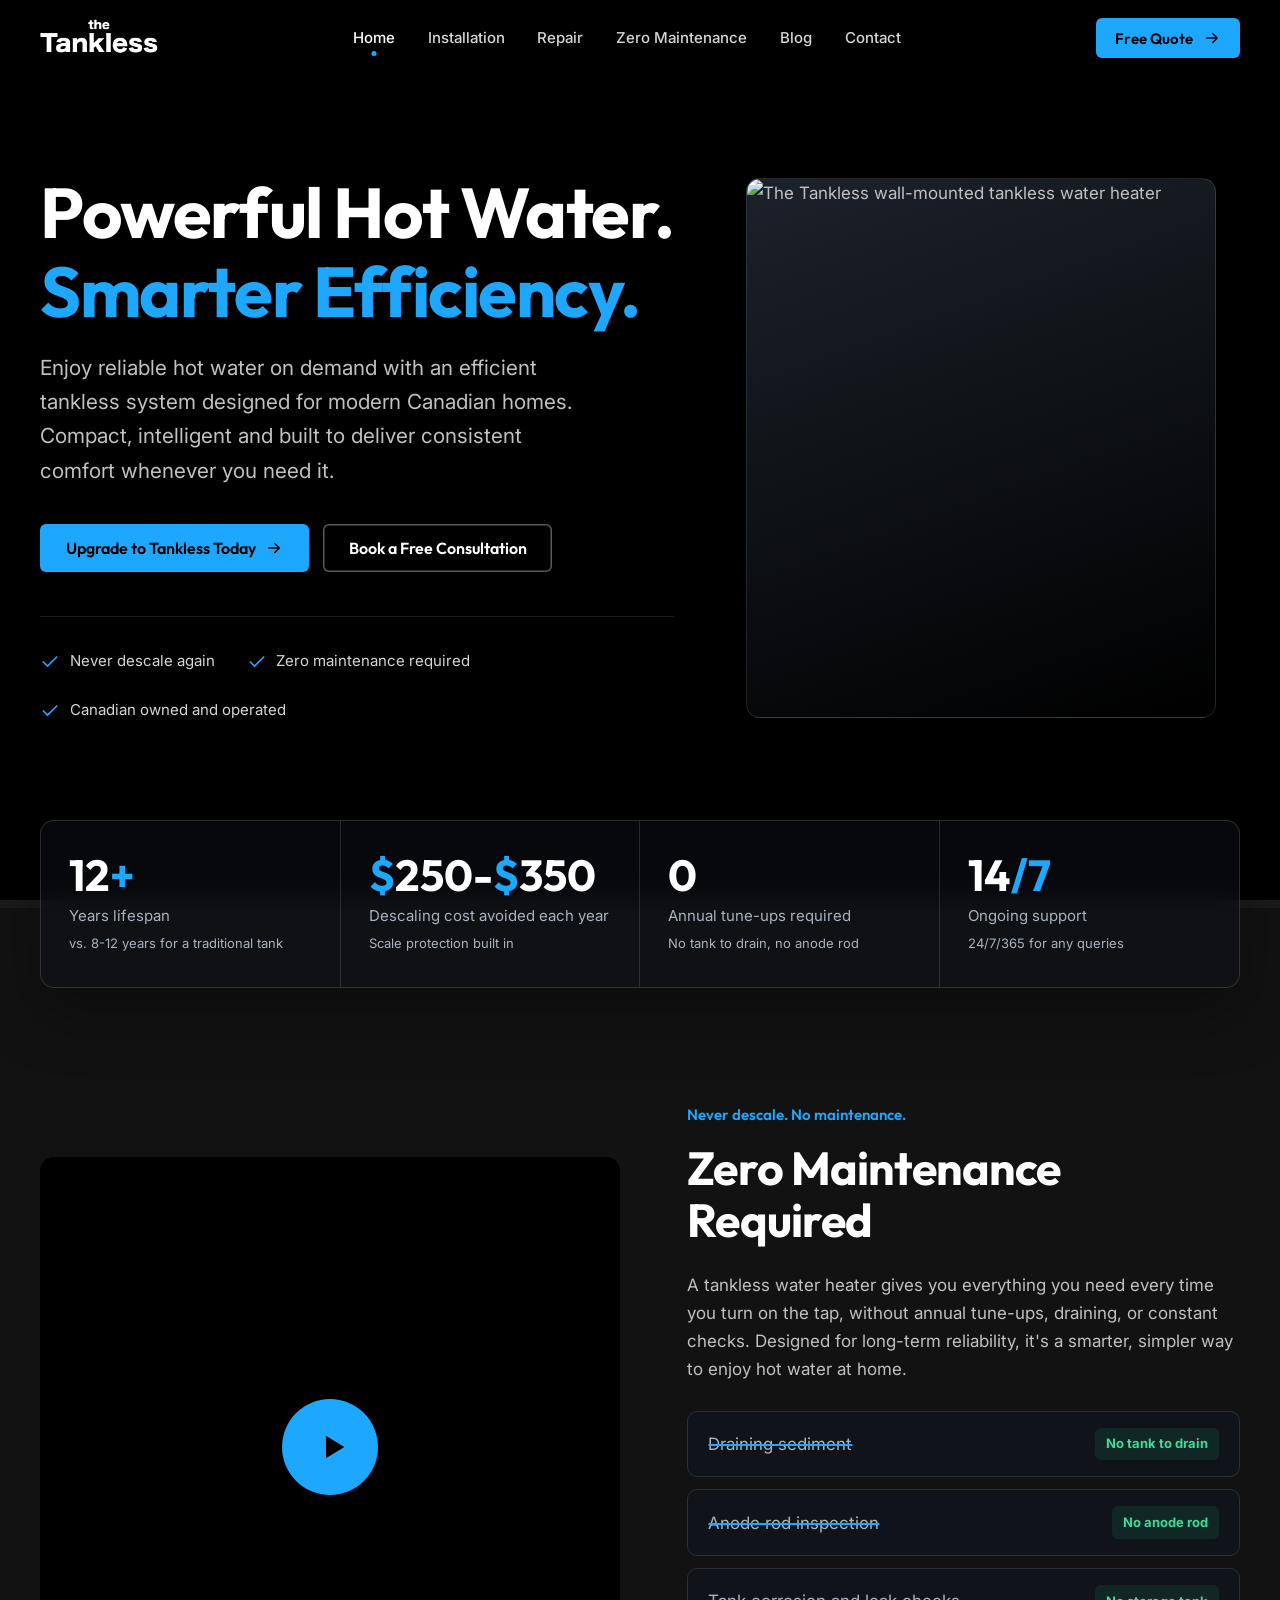
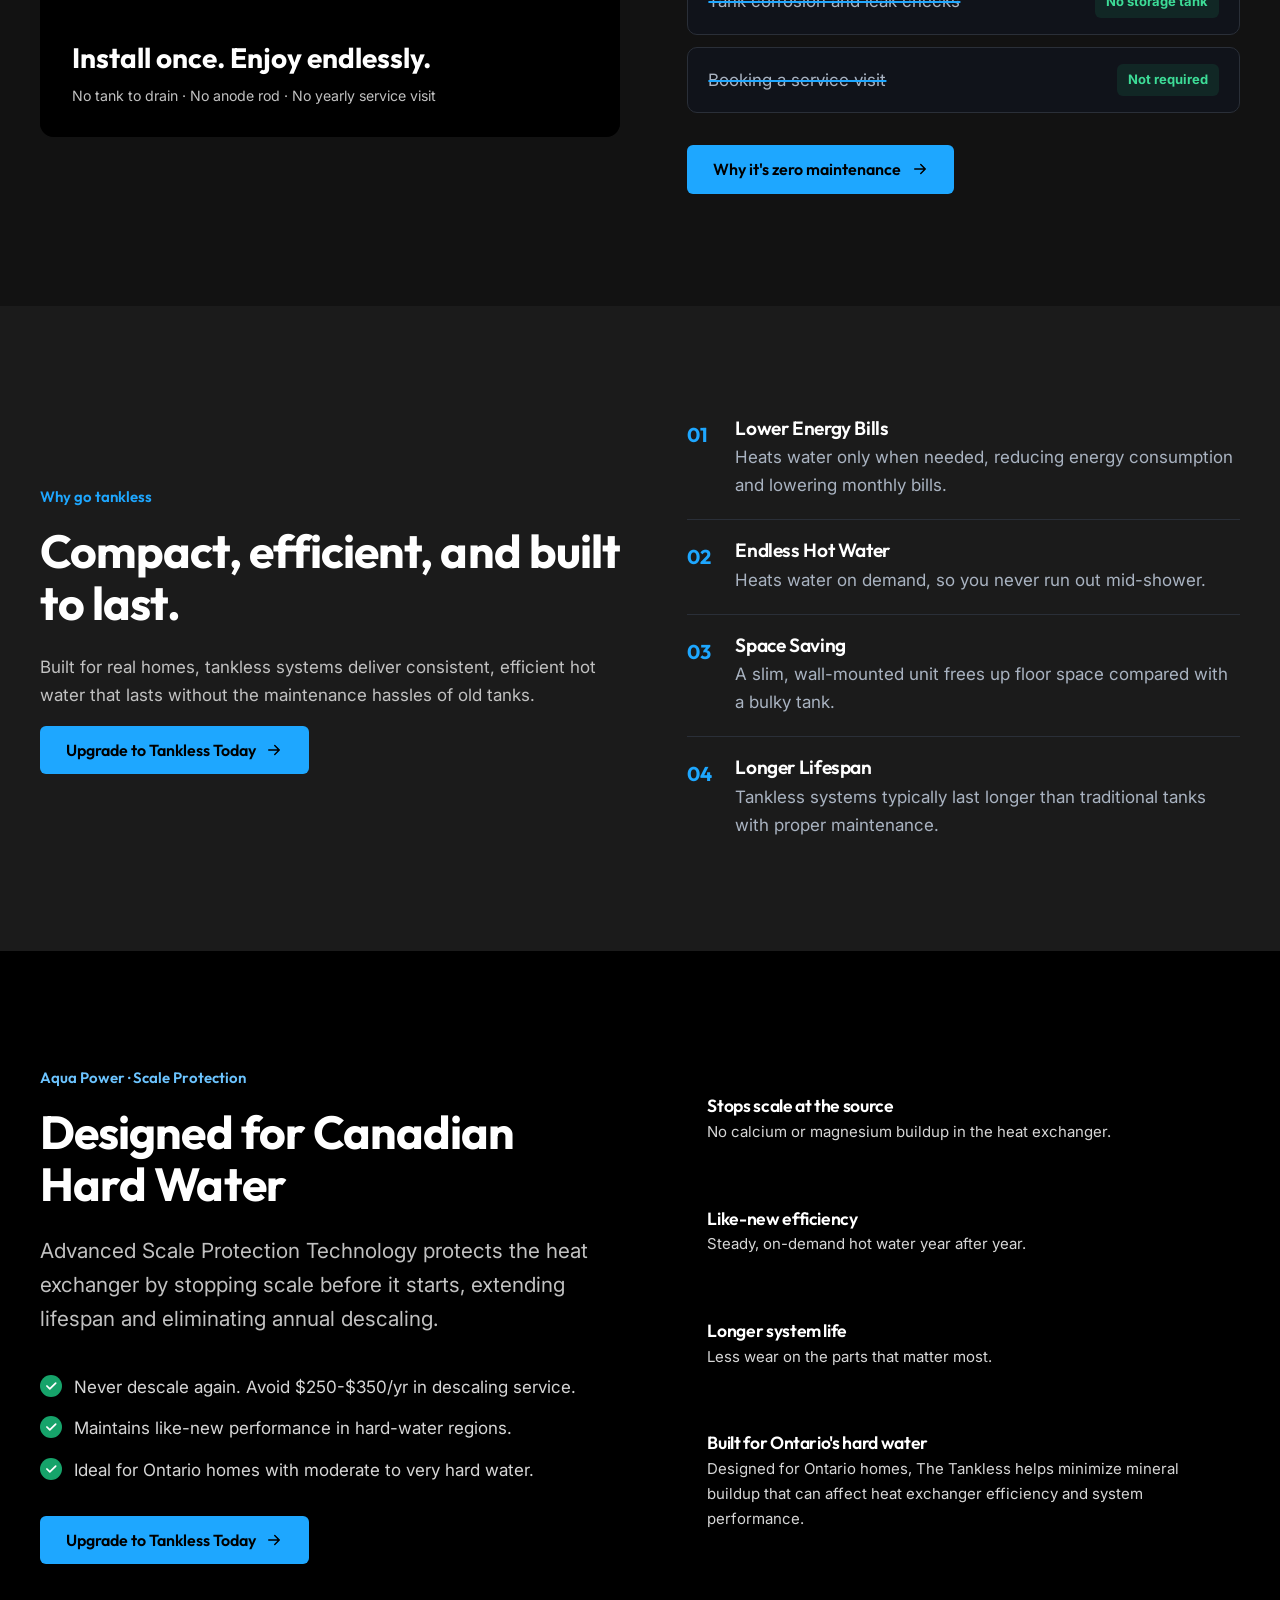
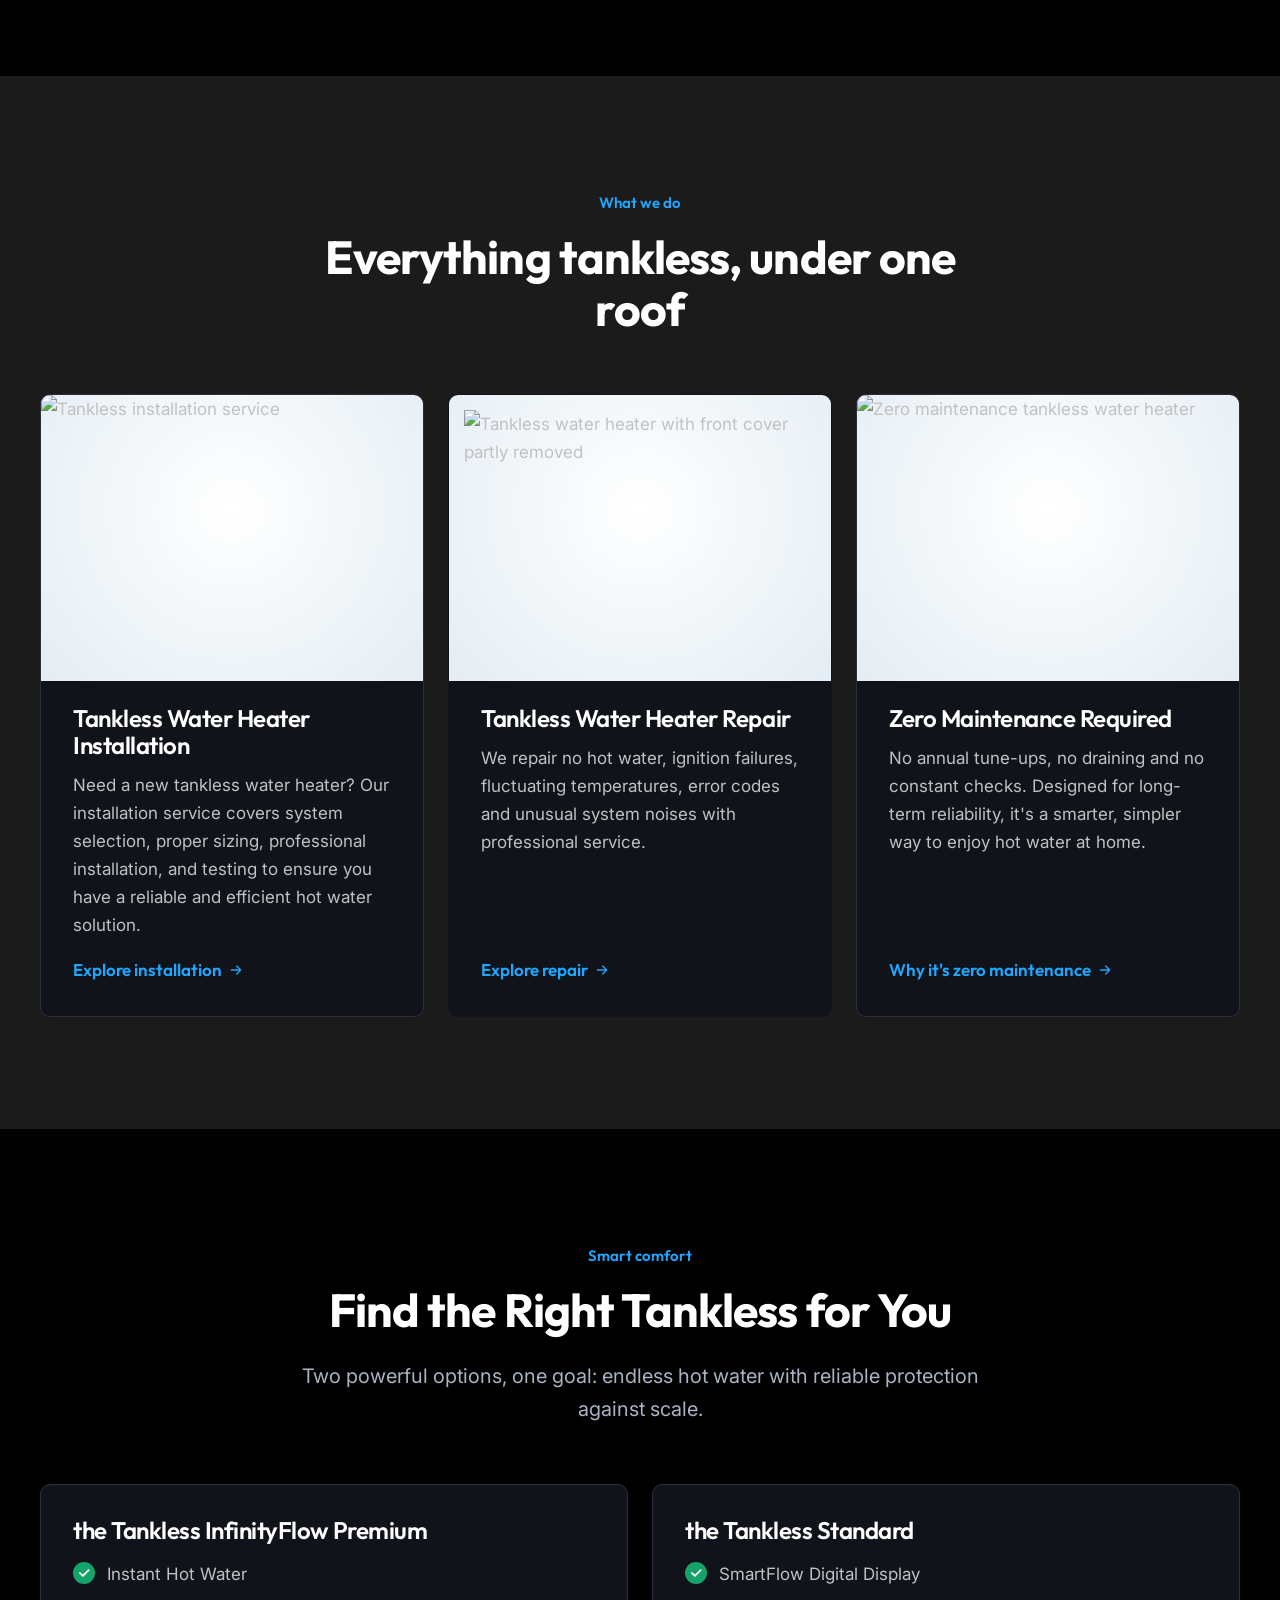
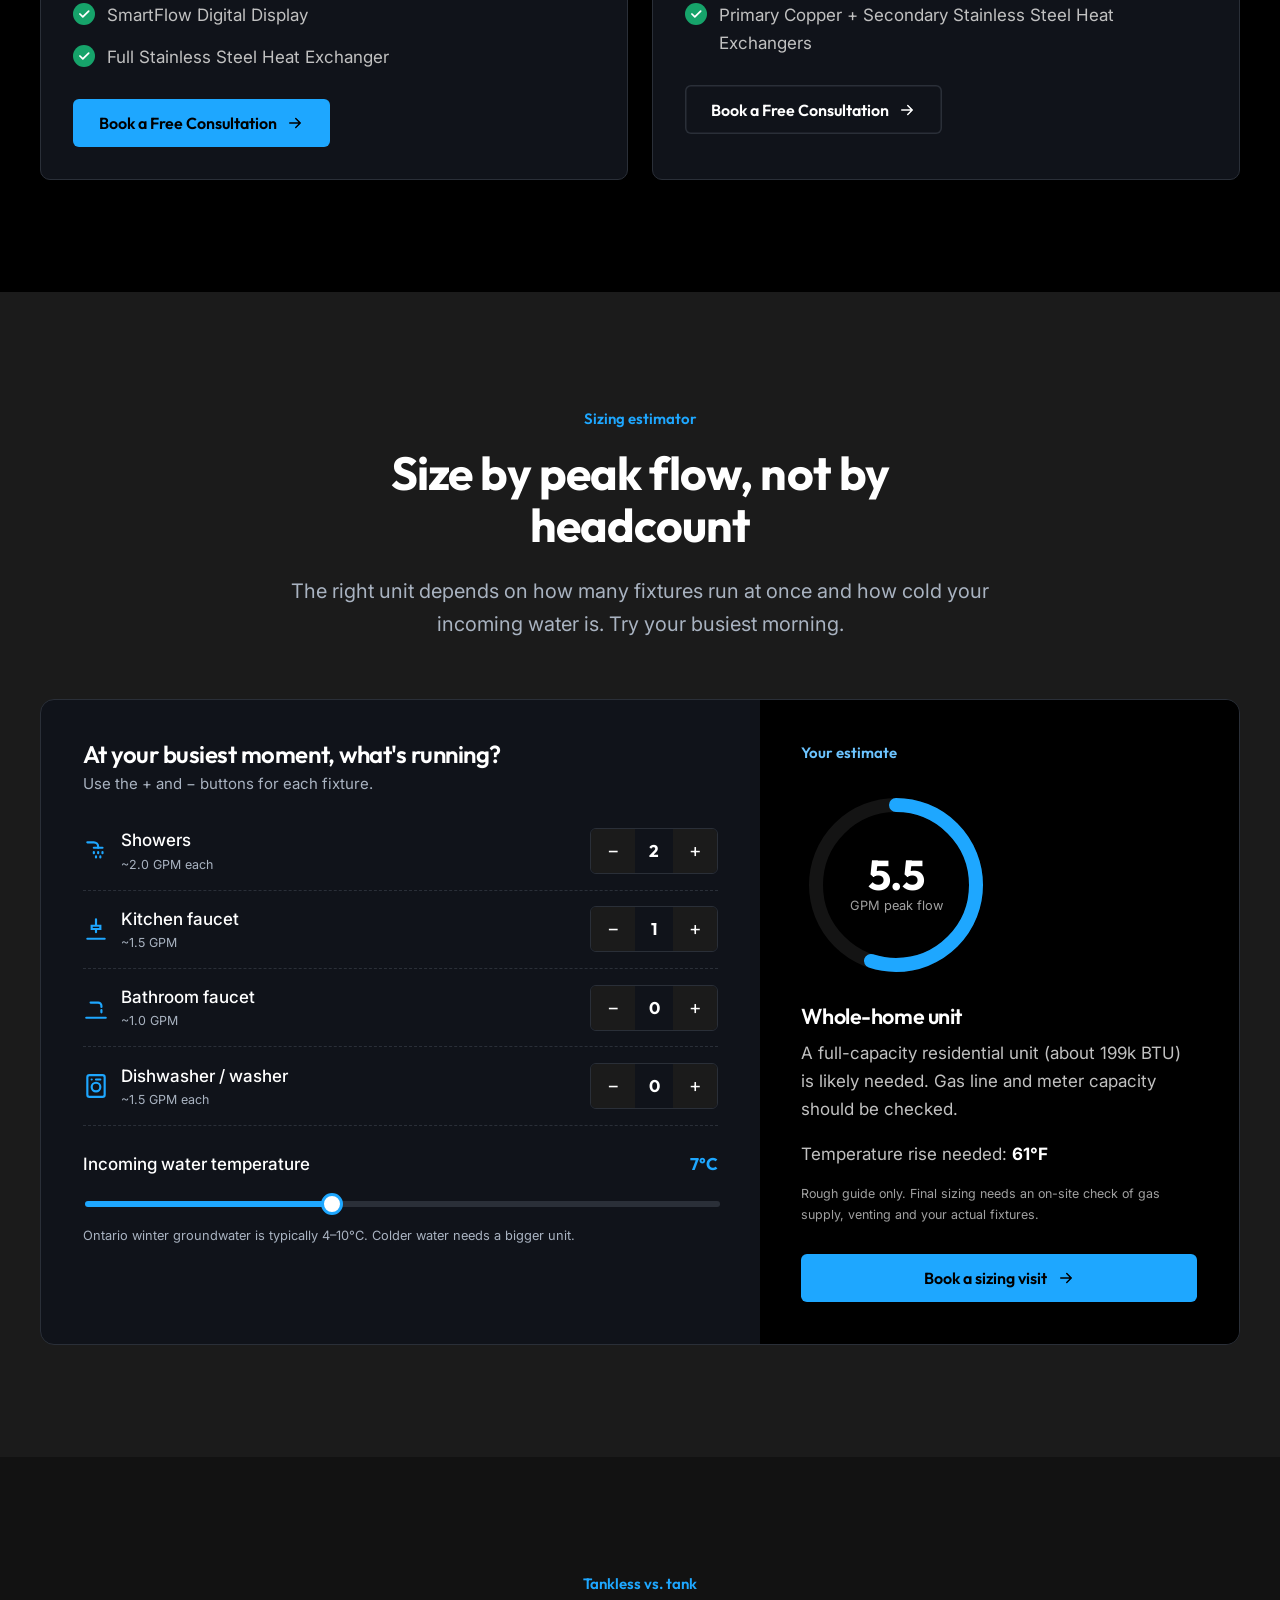
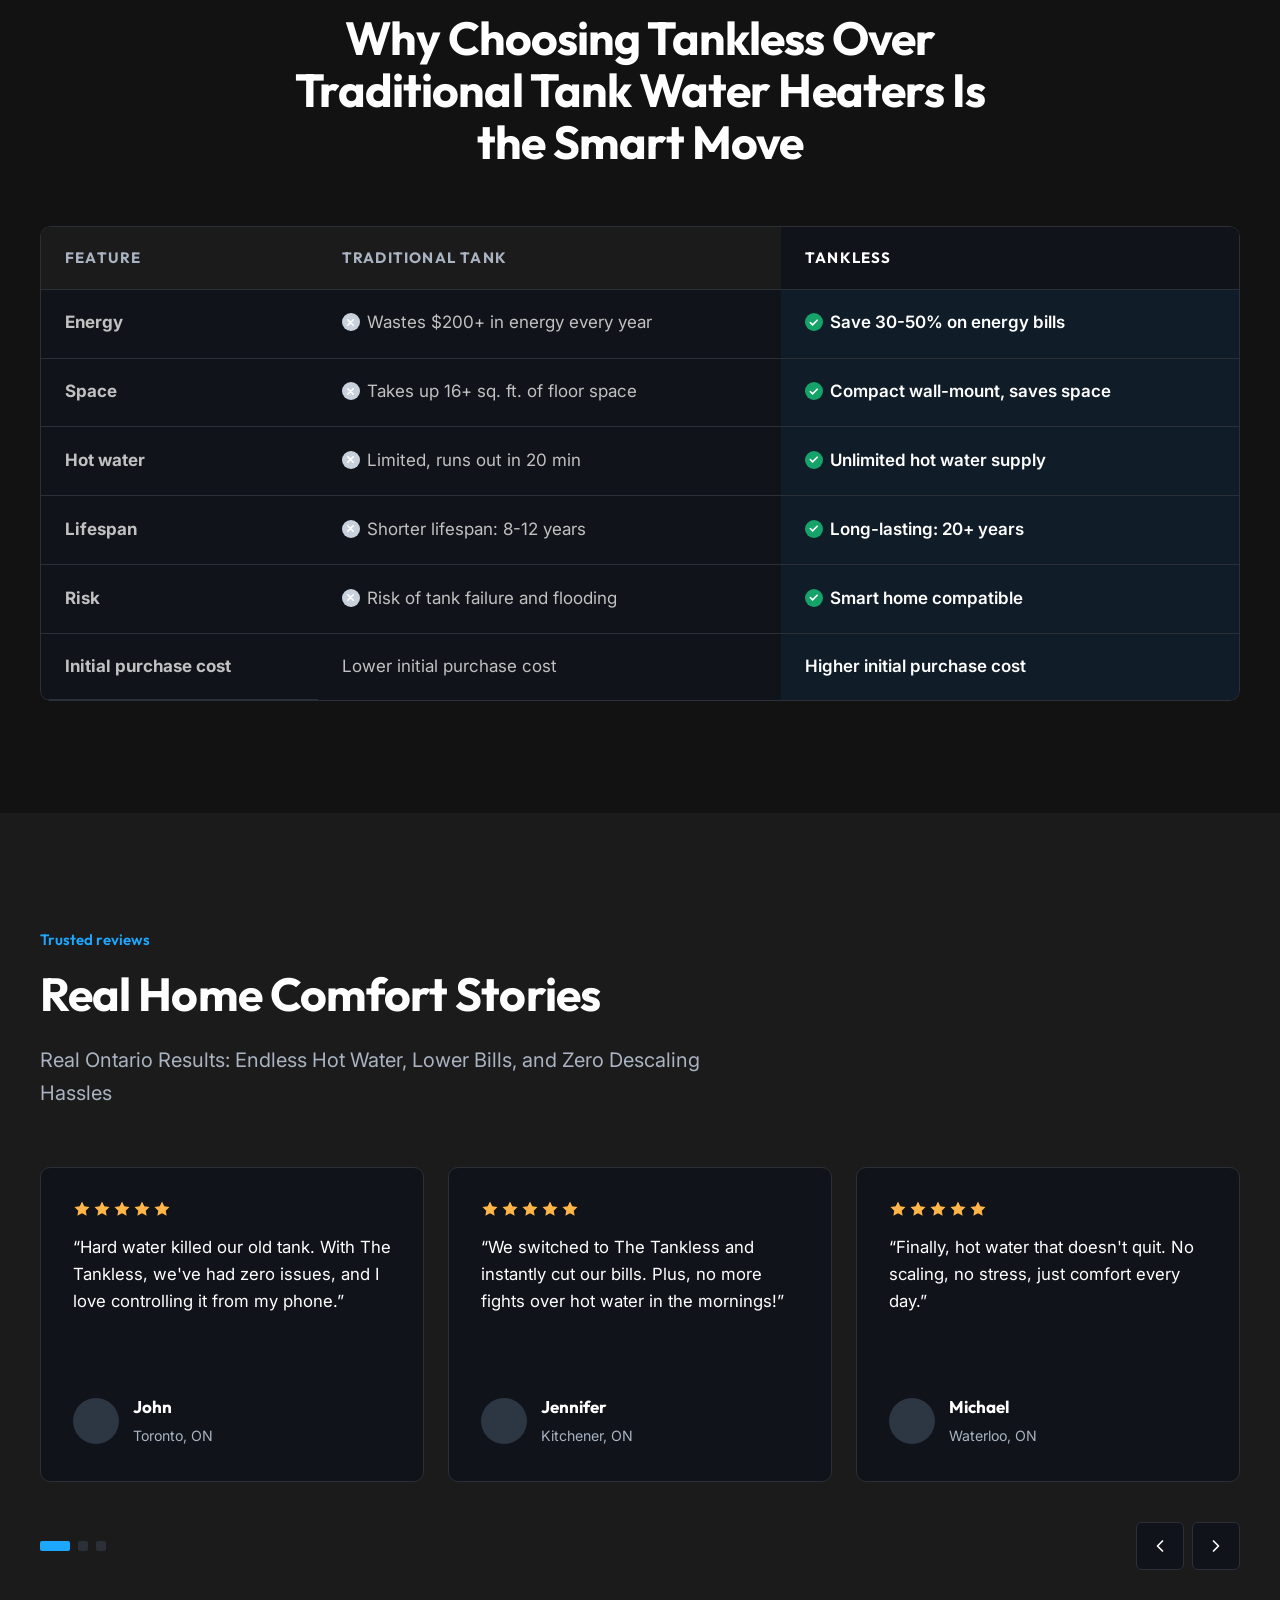
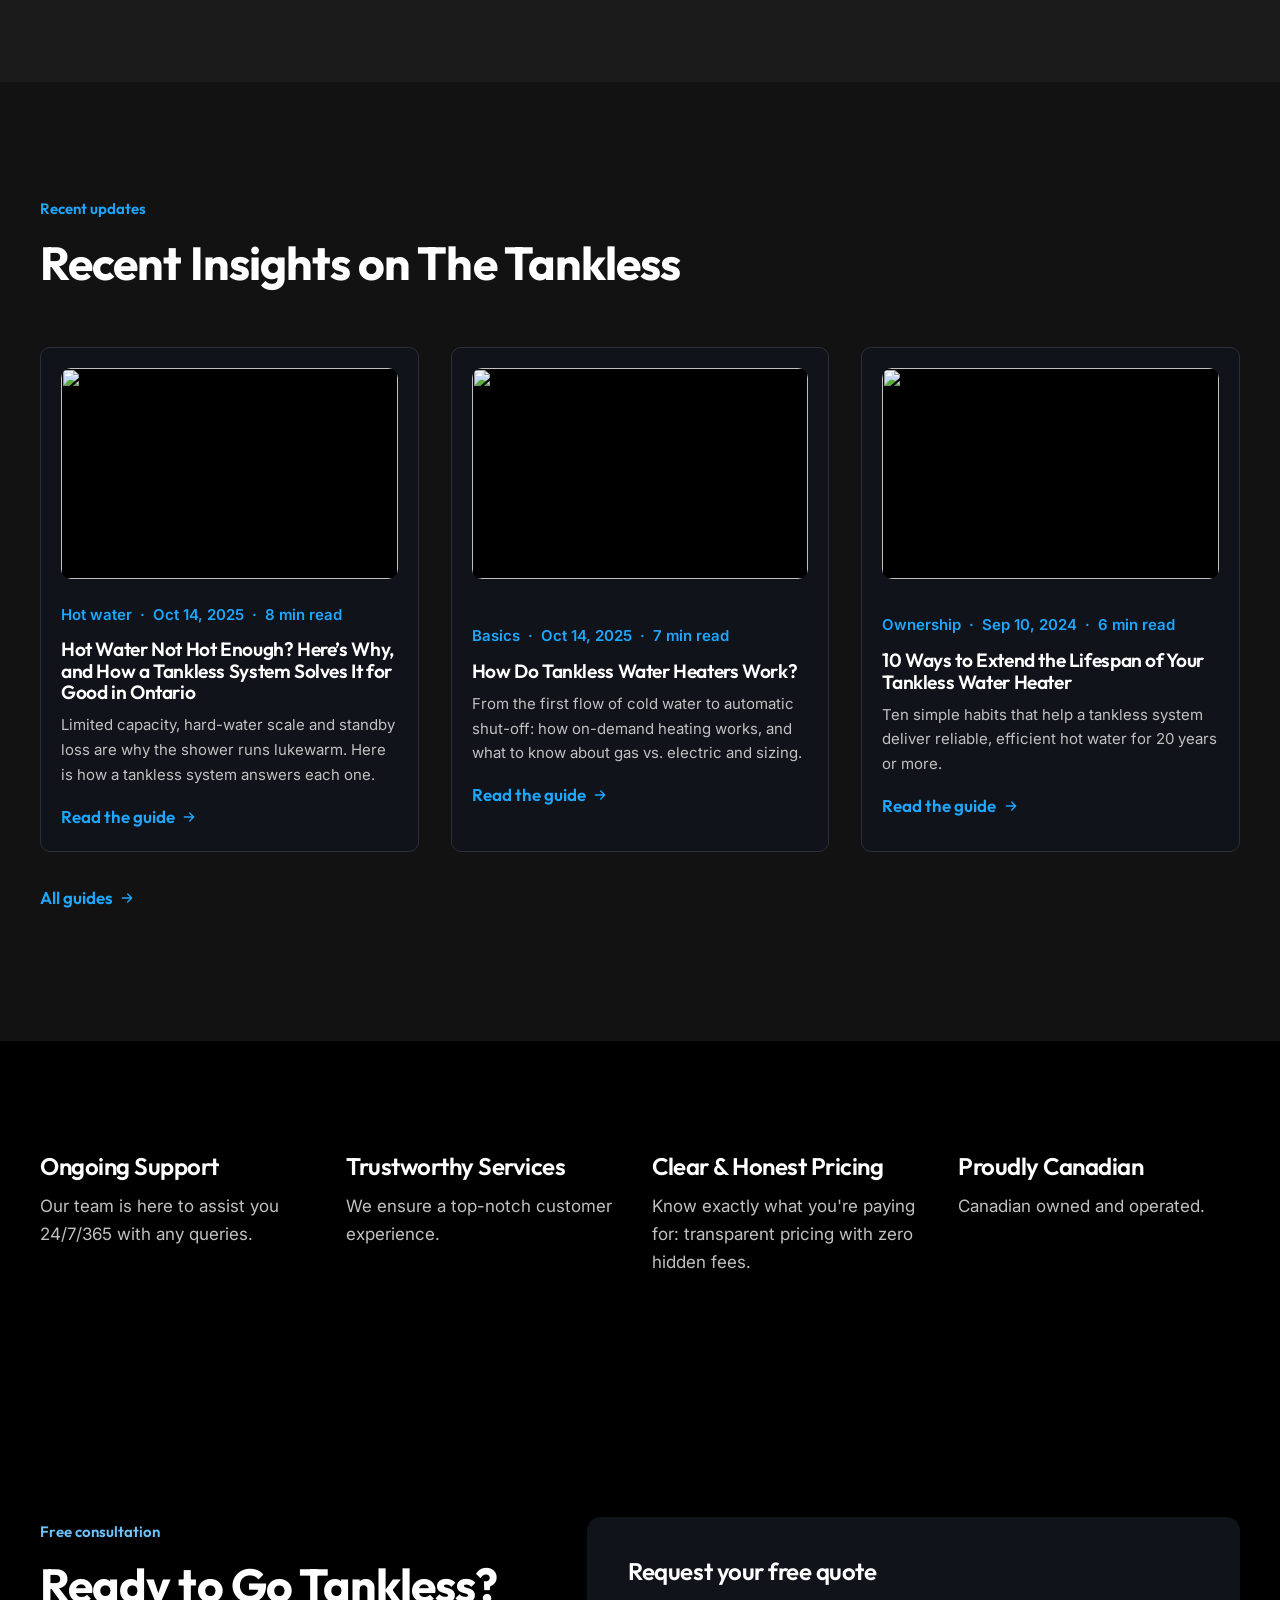
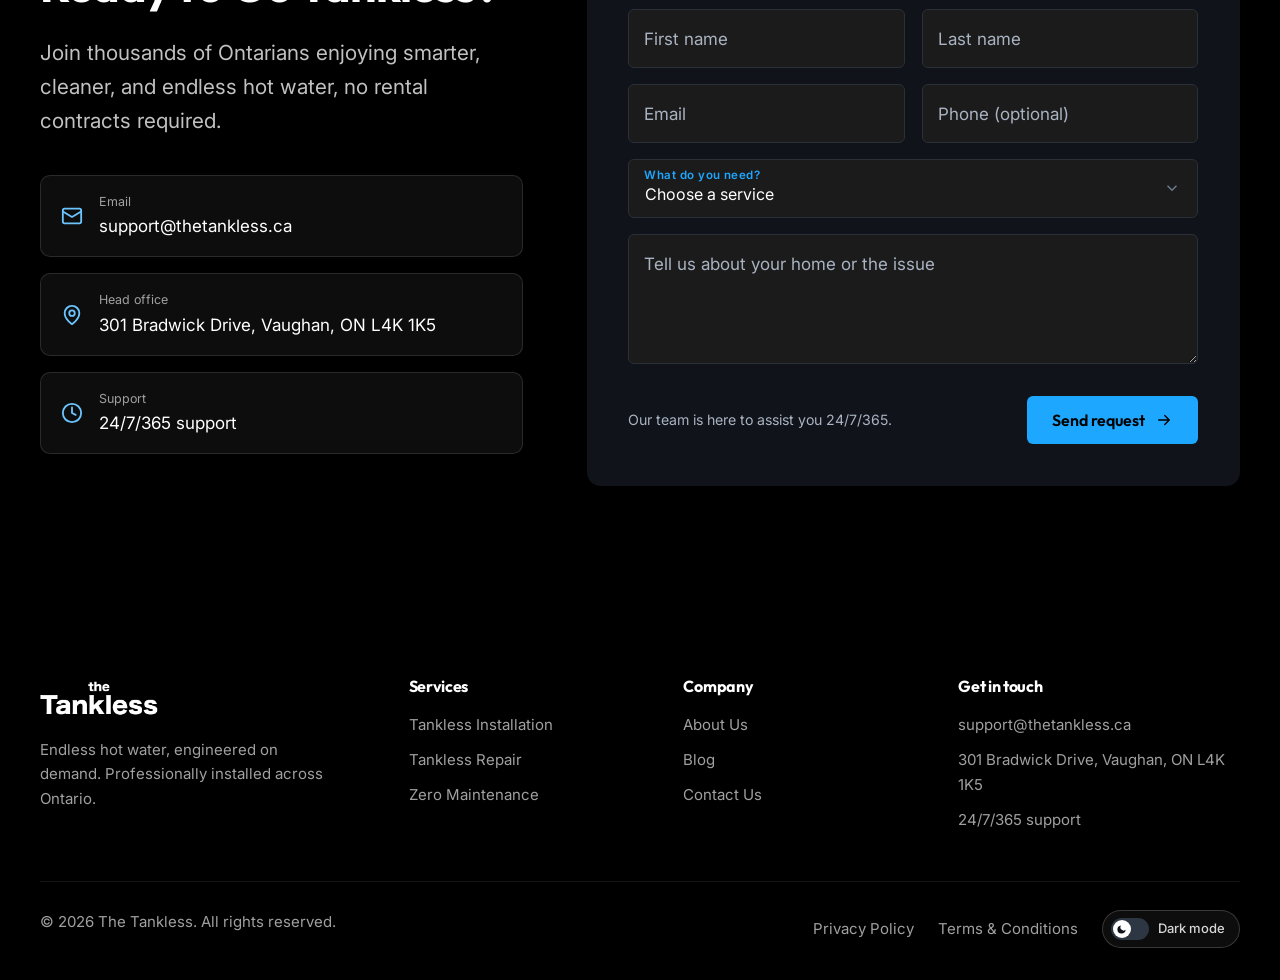
==== commit 41c37b0c: "Show descaling stat as $250-$350 Co-Authored-By: Claude Sonnet 5.5 <noreply@anthropic.com>" ====
--- a/index.html
+++ b/index.html
@@ -49,7 +49,7 @@
       <div class="container">
         <div class="stats-inner" data-reveal>
           <div class="stat"><div class="stat-num"><span data-count="20">0</span><span class="unit">+</span></div><p>Years lifespan</p><small>vs. 8-12 years for a traditional tank</small></div>
-          <div class="stat"><div class="stat-num"><span class="unit">$</span><span>250-350</span></div><p>Descaling cost avoided each year</p><small>Scale protection built in</small></div>
+          <div class="stat"><div class="stat-num"><span class="unit">$</span><span>250-</span><span class="unit">$</span><span>350</span></div><p>Descaling cost avoided each year</p><small>Scale protection built in</small></div>
           <div class="stat"><div class="stat-num"><span data-count="0">0</span></div><p>Annual tune-ups required</p><small>No tank to drain, no anode rod</small></div>
           <div class="stat"><div class="stat-num"><span data-count="24">0</span><span class="unit">/7</span></div><p>Ongoing support</p><small>24/7/365 for any queries</small></div>
         </div>
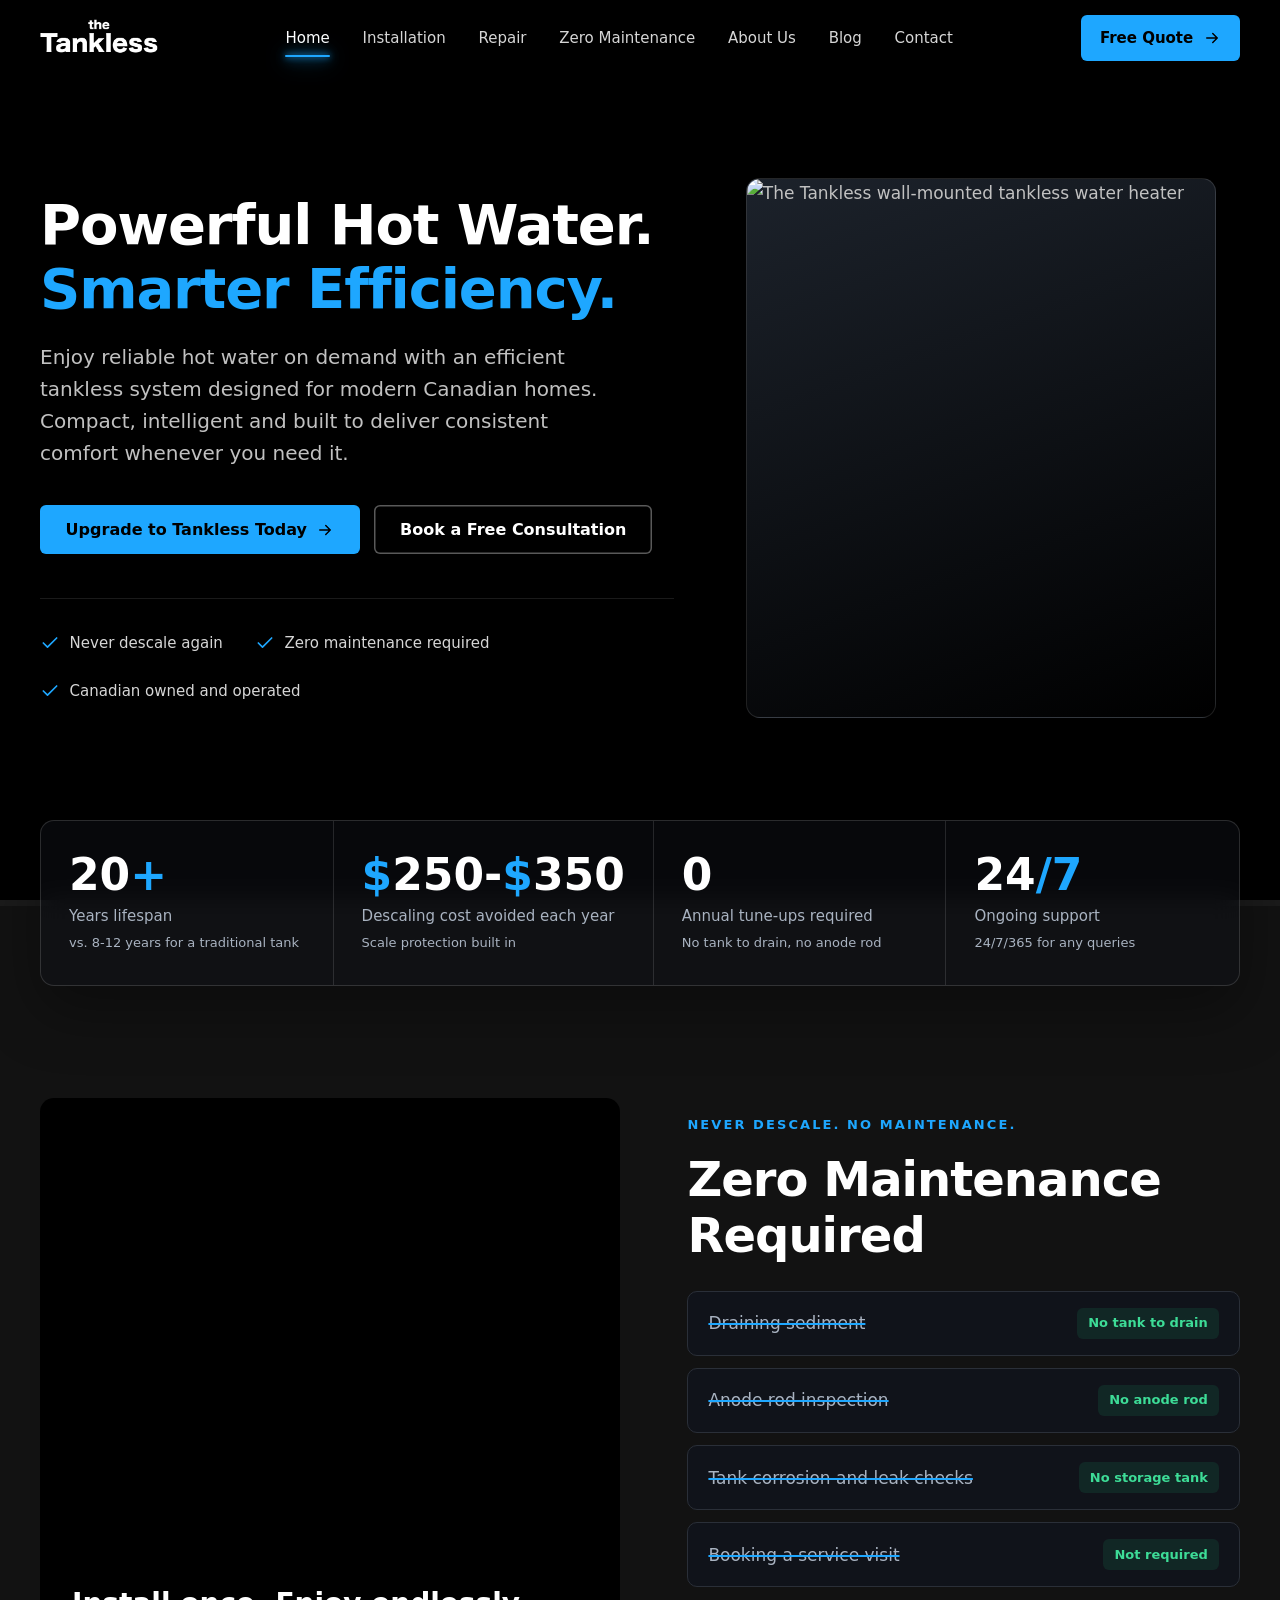
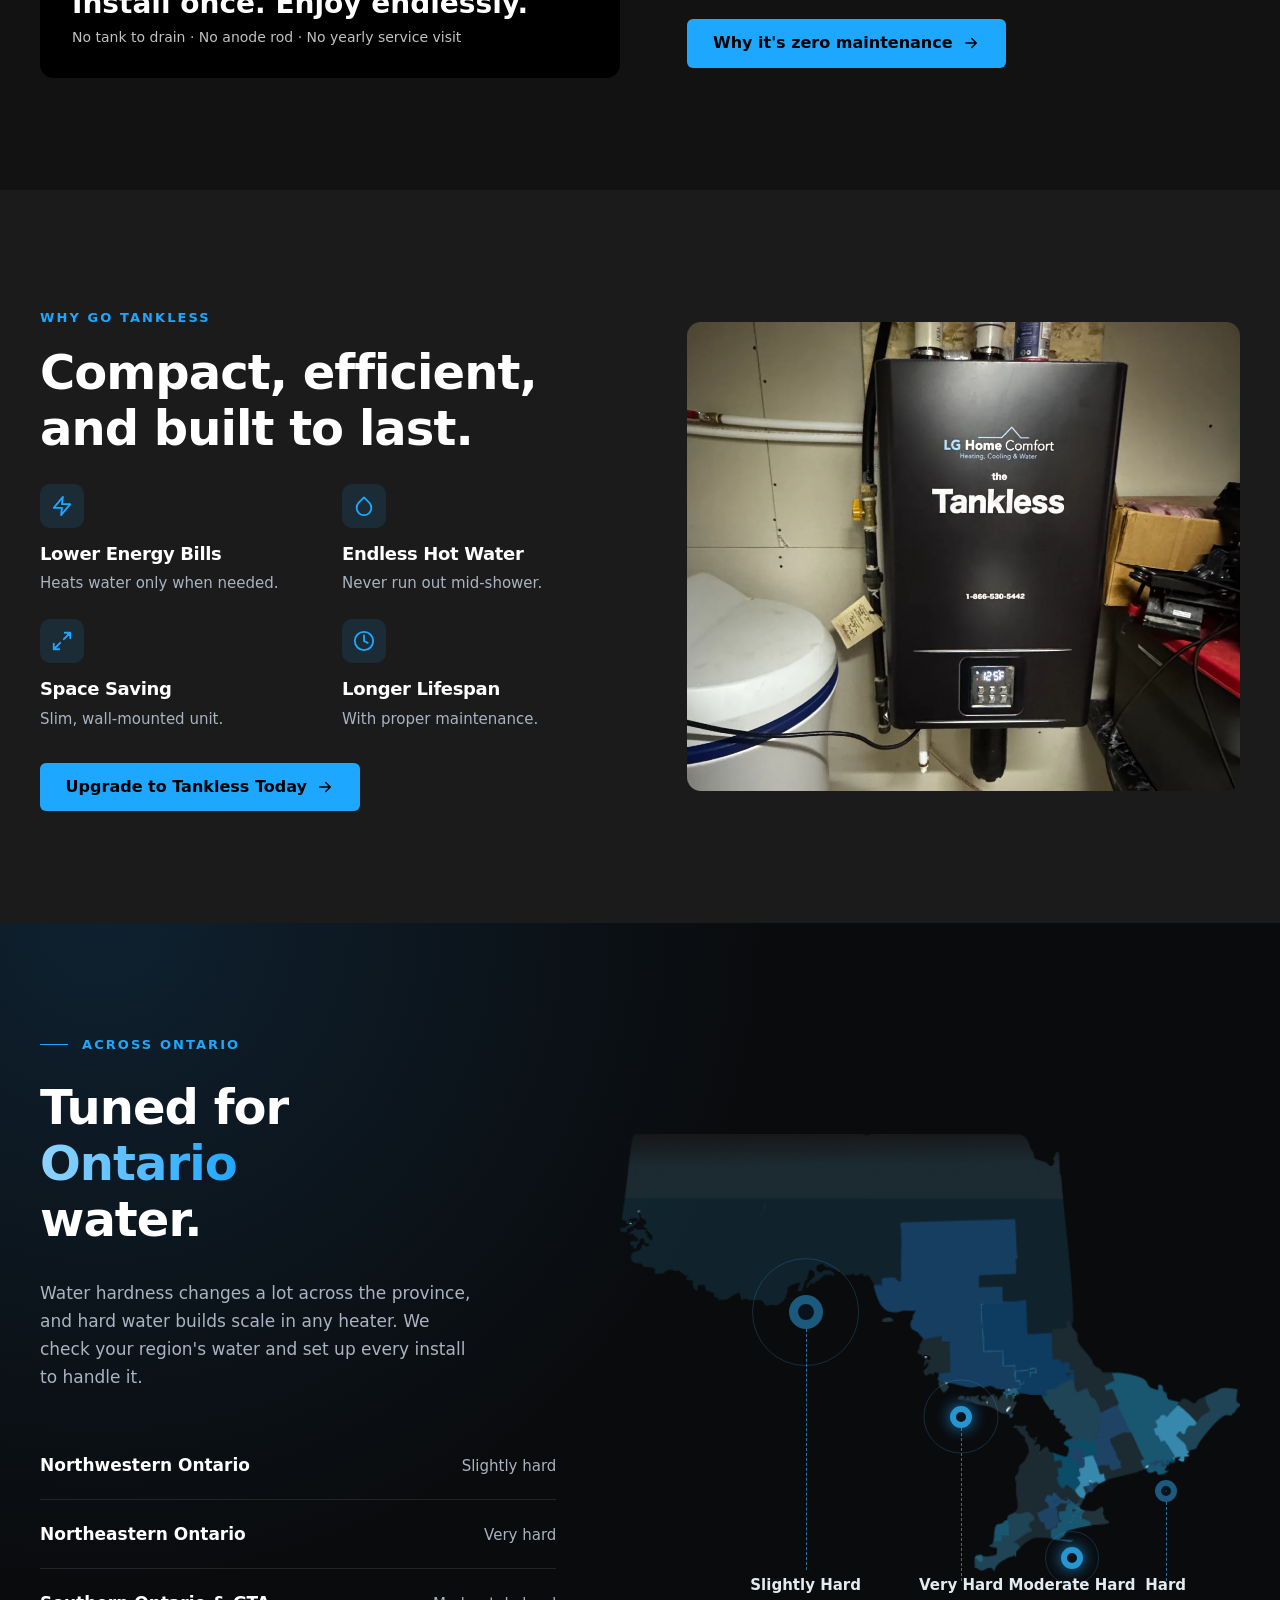
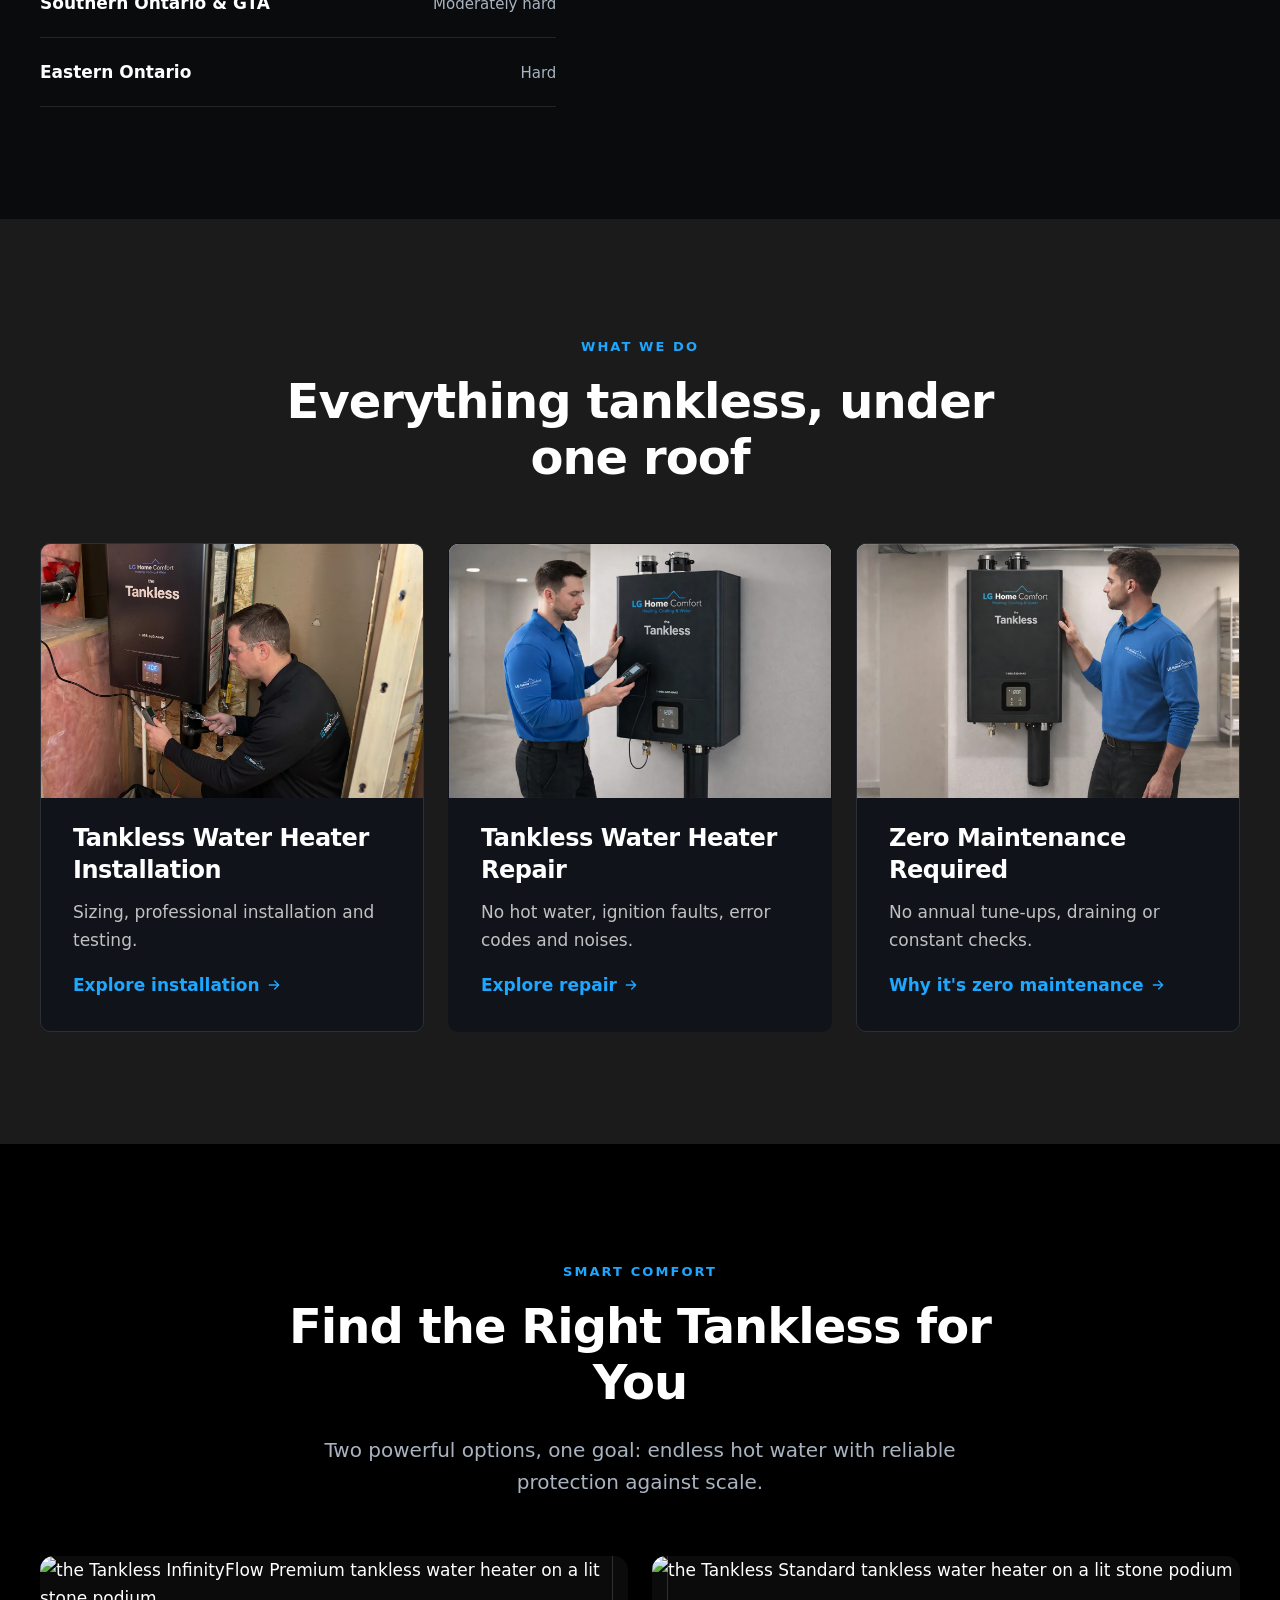
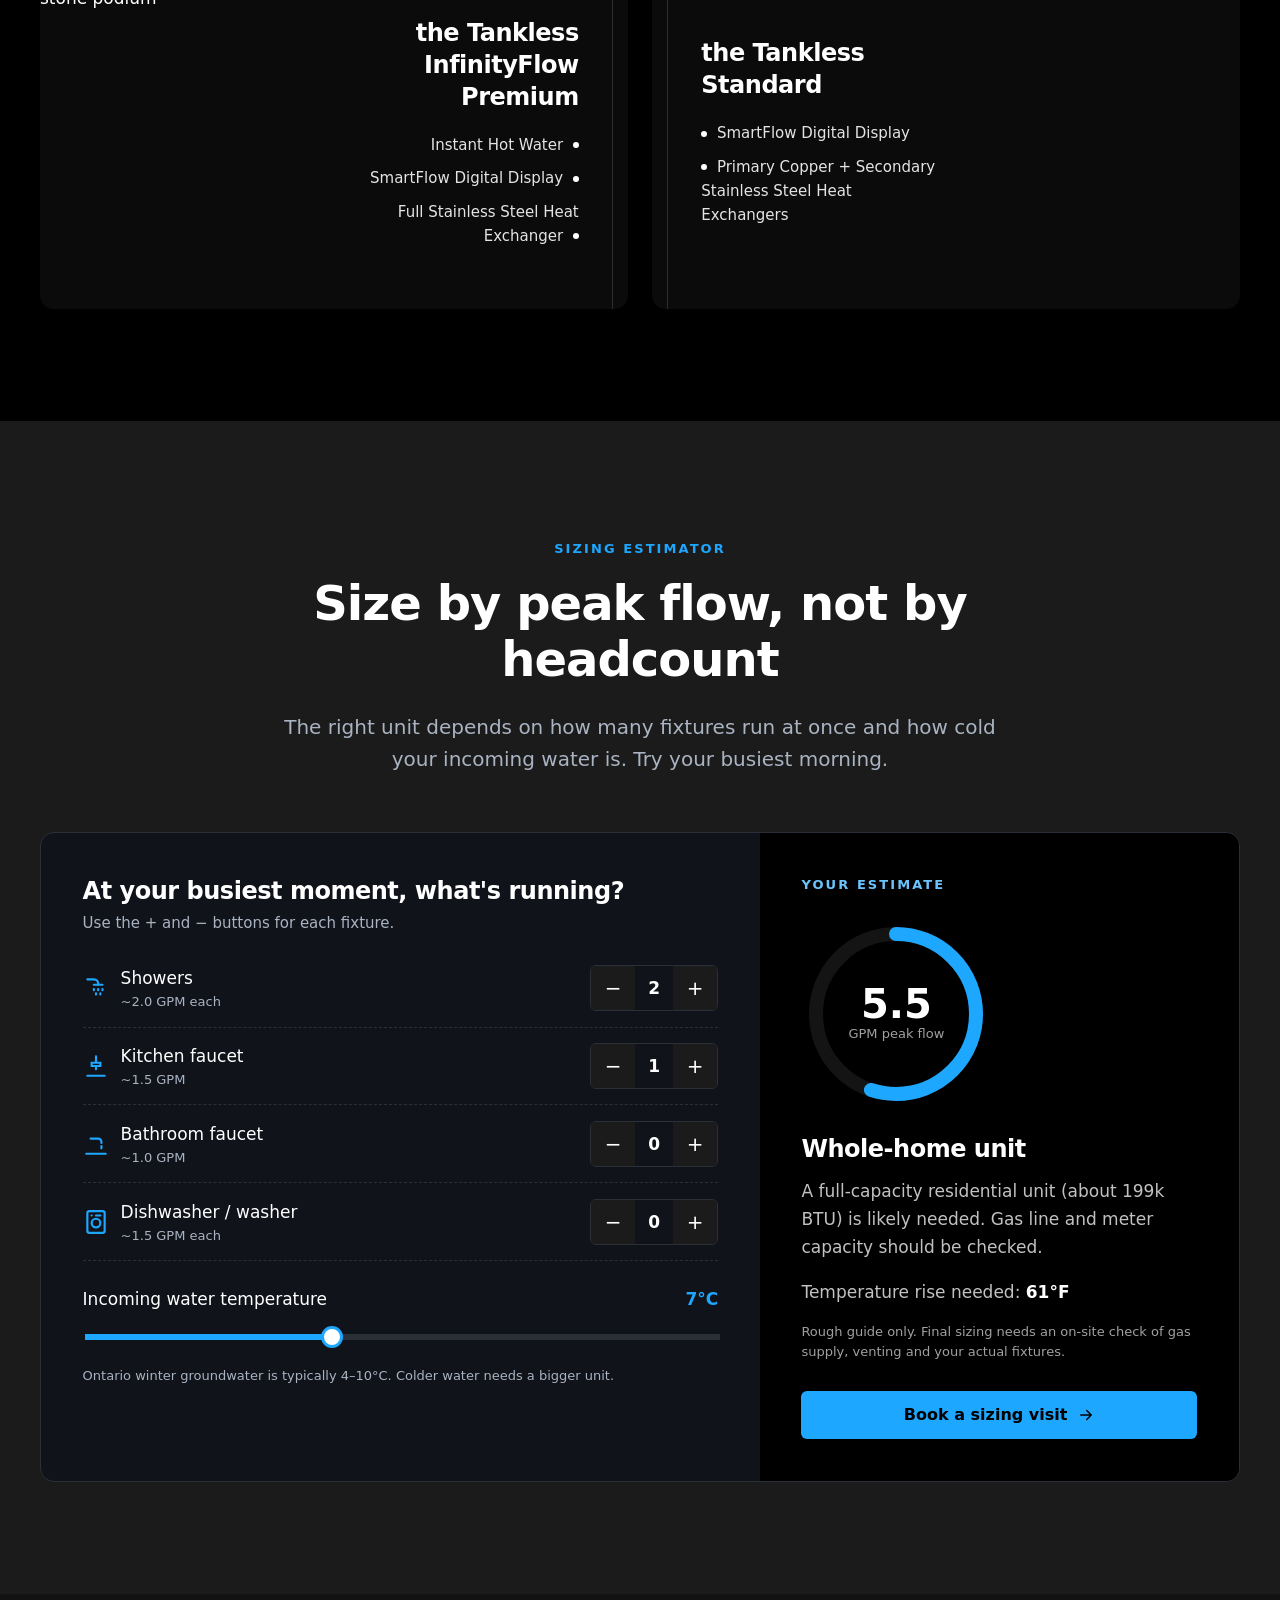
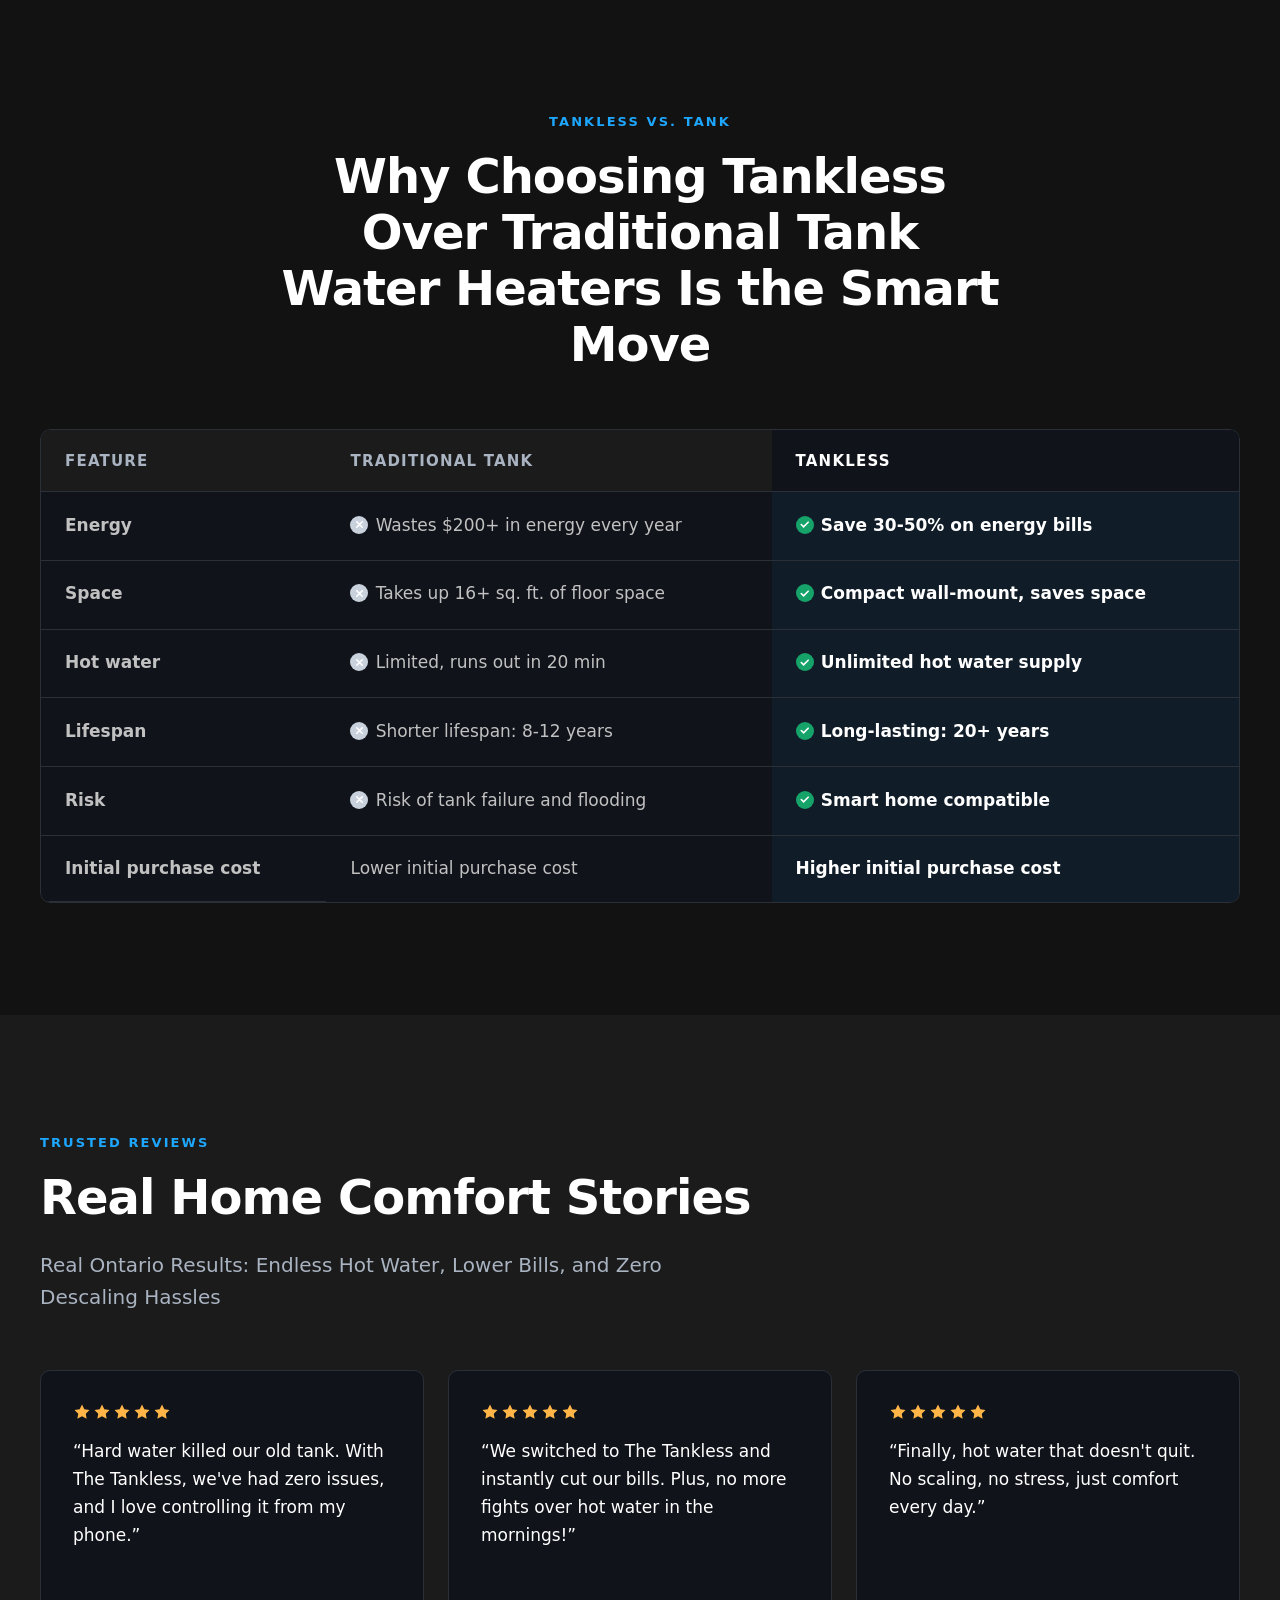
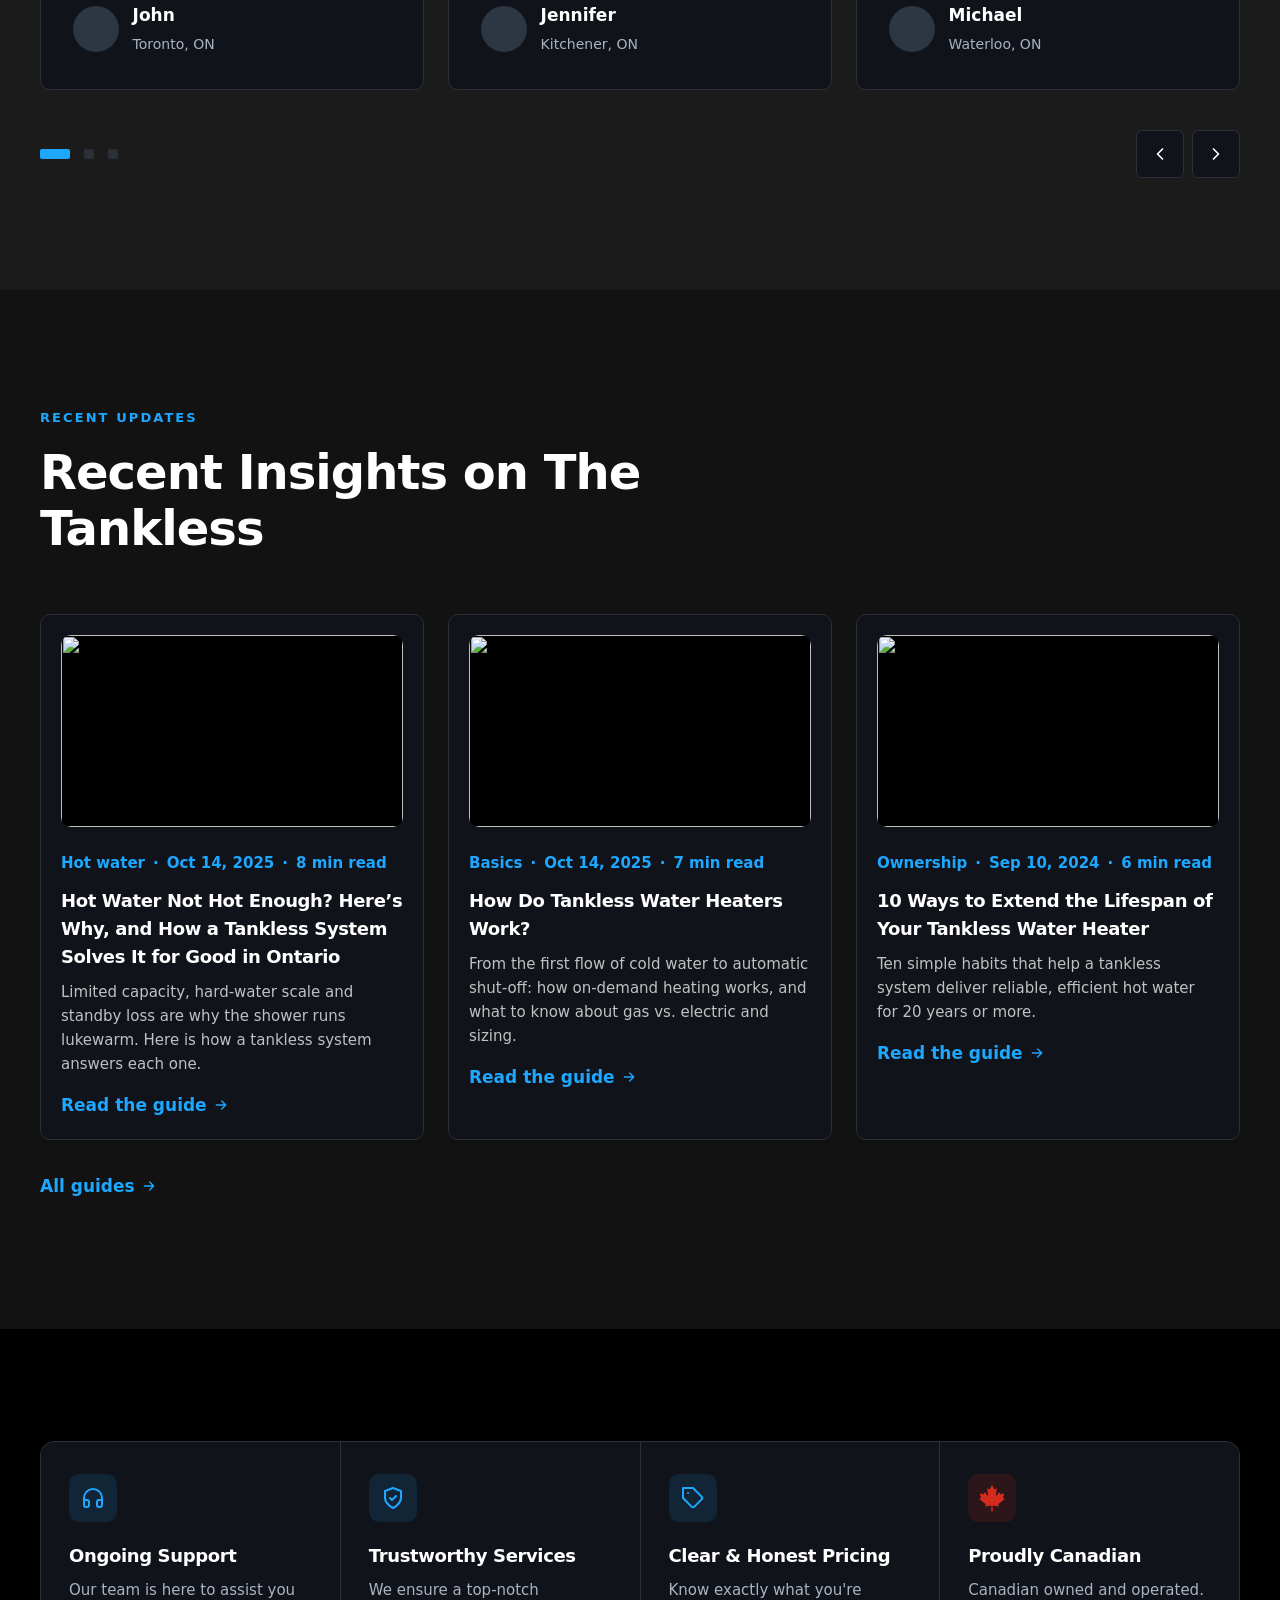
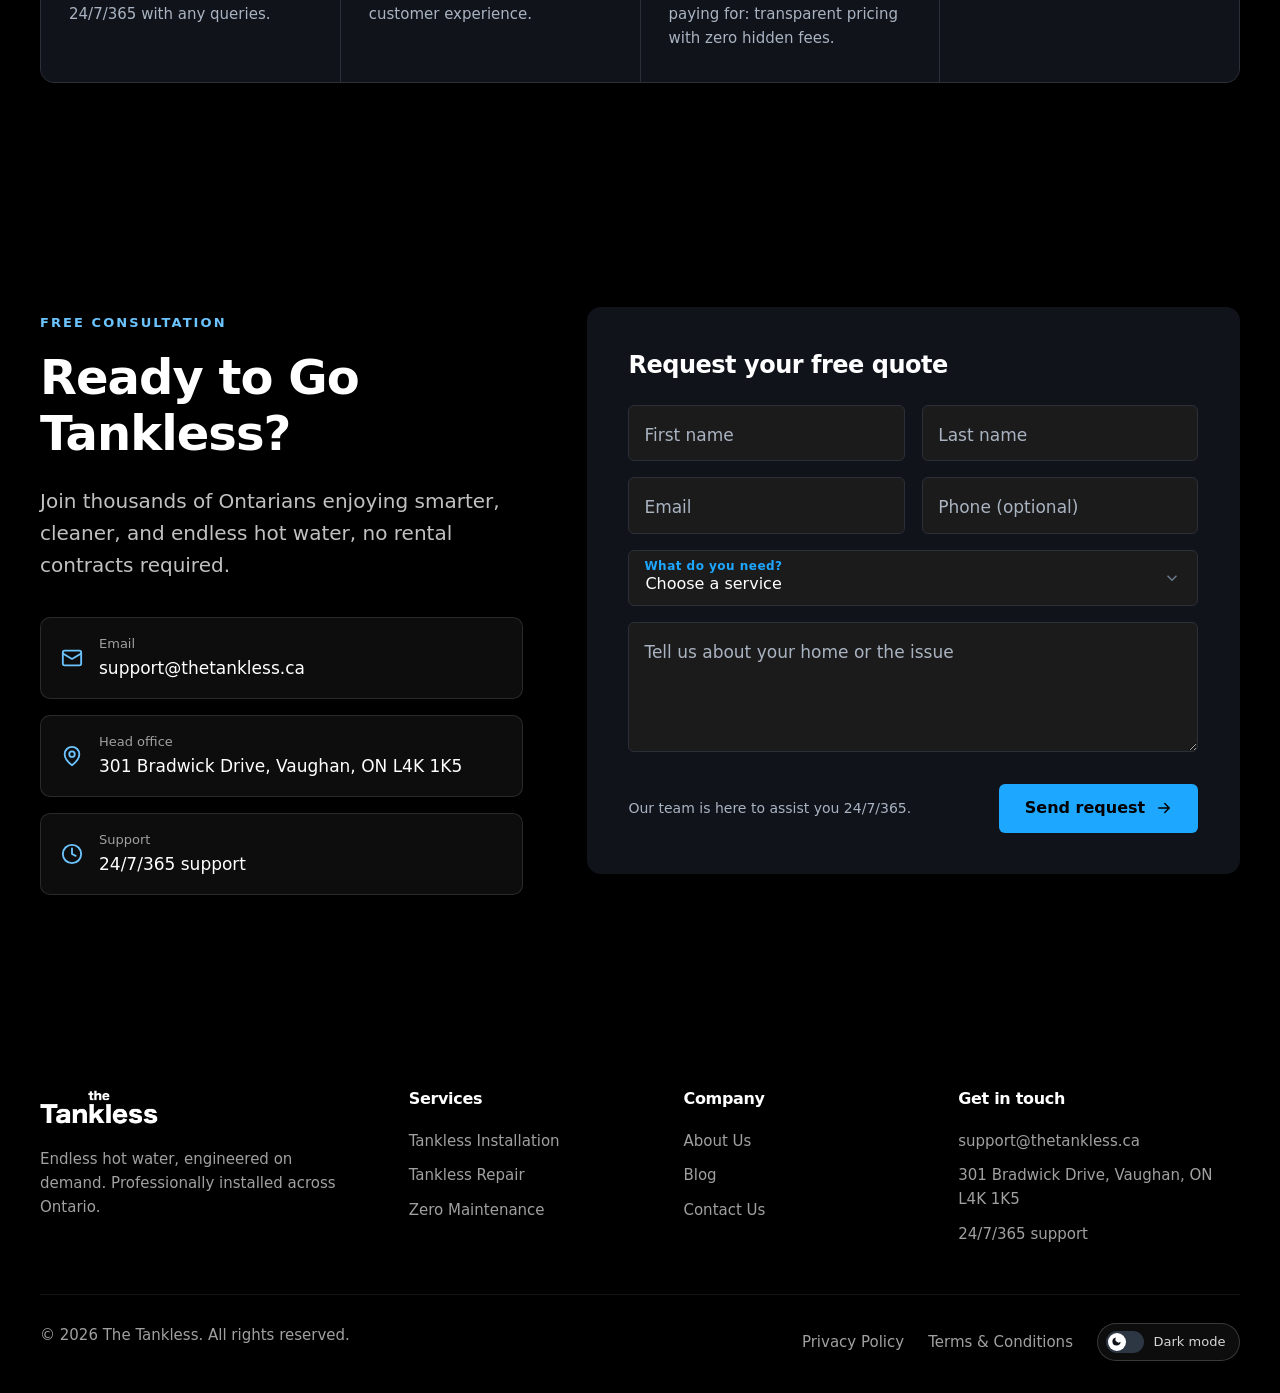
==== commit 7637a911: "Redesign pages and fix responsive layout - Add About Us page matching the live copy; link it in the " ====
--- a/index.html
+++ b/index.html
@@ -5,9 +5,9 @@
   <meta name="viewport" content="width=device-width, initial-scale=1.0">
   <title>Tankless Water Heaters in Ontario | The Tankless</title>
   <meta name="description" content="Reliable hot water on demand with an efficient tankless system designed for modern Canadian homes. Installation, repair and zero-maintenance tankless water heaters in Ontario.">
-  <link rel="preconnect" href="https://fonts.googleapis.com">
-  <link rel="preconnect" href="https://fonts.gstatic.com" crossorigin>
-  <link href="https://fonts.googleapis.com/css2?family=Inter:wght@400;500;600&family=Outfit:wght@500;600;700&display=swap" rel="stylesheet">
+  <link rel="preconnect" href="https://api.fontshare.com">
+  <link rel="preconnect" href="https://cdn.fontshare.com" crossorigin>
+  <link href="https://api.fontshare.com/v2/css?f[]=satoshi@400,401,500,700,701&display=swap" rel="stylesheet">
   <link rel="icon" href="assets/favicon.png" type="image/png">
   <script>try{var t=localStorage.getItem("theme");if(t)document.documentElement.setAttribute("data-theme",t)}catch(e){}</script>
   <link rel="stylesheet" href="css/style.css">
@@ -66,7 +66,6 @@
         <div data-reveal="right">
           <span class="eyebrow">Never descale. No maintenance.</span>
           <h2>Zero Maintenance Required</h2>
-          <p>A tankless water heater gives you everything you need every time you turn on the tap, without annual tune-ups, draining, or constant checks. Designed for long-term reliability, it's a smarter, simpler way to enjoy hot water at home.</p>
           <ul class="x-list">
             <li><s>Draining sediment</s><span>No tank to drain</span></li>
             <li><s>Anode rod inspection</s><span>No anode rod</span></li>
@@ -84,37 +83,56 @@
         <div data-reveal="left">
           <span class="eyebrow">Why go tankless</span>
           <h2>Compact, efficient, and built to last.</h2>
-          <p>Built for real homes, tankless systems deliver consistent, efficient hot water that lasts without the maintenance hassles of old tanks.</p>
-          <a href="#contact" class="btn btn--primary">Upgrade to Tankless Today <span data-icon="arrow"></span></a>
-        </div>
-        <ol class="num-list" data-reveal="right">
-          <li><h3>Lower Energy Bills</h3><p>Heats water only when needed, reducing energy consumption and lowering monthly bills.</p></li>
-          <li><h3>Endless Hot Water</h3><p>Heats water on demand, so you never run out mid-shower.</p></li>
-          <li><h3>Space Saving</h3><p>A slim, wall-mounted unit frees up floor space compared with a bulky tank.</p></li>
-          <li><h3>Longer Lifespan</h3><p>Tankless systems typically last longer than traditional tanks with proper maintenance.</p></li>
-        </ol>
-      </div>
-    </section>
-
-    <!-- ================= SCALE PROTECTION ================= -->
-    <section class="section section--dark" id="scale">
-      <div class="container split">
-        <div data-reveal="left">
-          <span class="eyebrow">Aqua Power · Scale Protection</span>
-          <h2>Designed for Canadian Hard Water</h2>
-          <p class="hero-lead">Advanced Scale Protection Technology protects the heat exchanger by stopping scale before it starts, extending lifespan and eliminating annual descaling.</p>
-          <ul class="check-list" style="margin:0 0 2rem">
-            <li>Never descale again. Avoid $250-$350/yr in descaling service.</li>
-            <li>Maintains like-new performance in hard-water regions.</li>
-            <li>Ideal for Ontario homes with moderate to very hard water.</li>
+          <ul class="feature-tiles">
+            <li>
+              <div class="icon-tile"><span data-icon="bolt"></span></div>
+              <div><h3>Lower Energy Bills</h3><p>Heats water only when needed.</p></div>
+            </li>
+            <li>
+              <div class="icon-tile"><span data-icon="drop"></span></div>
+              <div><h3>Endless Hot Water</h3><p>Never run out mid-shower.</p></div>
+            </li>
+            <li>
+              <div class="icon-tile"><span data-icon="expand"></span></div>
+              <div><h3>Space Saving</h3><p>Slim, wall-mounted unit.</p></div>
+            </li>
+            <li>
+              <div class="icon-tile"><span data-icon="clock"></span></div>
+              <div><h3>Longer Lifespan</h3><p>With proper maintenance.</p></div>
+            </li>
           </ul>
           <a href="#contact" class="btn btn--primary">Upgrade to Tankless Today <span data-icon="arrow"></span></a>
         </div>
-        <div class="grid" data-reveal="right">
-          <div class="benefit"><div><h3>Stops scale at the source</h3><p>No calcium or magnesium buildup in the heat exchanger.</p></div></div>
-          <div class="benefit"><div><h3>Like-new efficiency</h3><p>Steady, on-demand hot water year after year.</p></div></div>
-          <div class="benefit"><div><h3>Longer system life</h3><p>Less wear on the parts that matter most.</p></div></div>
-          <div class="benefit"><div><h3>Built for Ontario's hard water</h3><p>Designed for Ontario homes, The Tankless helps minimize mineral buildup that can affect heat exchanger efficiency and system performance.</p></div></div>
+        <figure class="photo-frame" data-reveal="right">
+          <img src="assets/tankless-installed.webp" alt="The Tankless unit mounted on a basement wall" width="1400" height="933" loading="lazy">
+        </figure>
+      </div>
+    </section>
+
+    <!-- ================= HARD WATER MAP ================= -->
+    <section class="section section--dark hardness" id="scale">
+      <div class="container hardness-grid">
+        <div data-reveal="left">
+          <p class="hardness-kicker">Across Ontario</p>
+          <h2>Tuned for<br><span>Ontario</span><br>water.</h2>
+          <p class="hardness-lead">Water hardness changes a lot across the province, and hard water builds scale in any heater. We check your region's water and set up every install to handle it.</p>
+          <dl class="hardness-list">
+            <div><dt>Northwestern Ontario</dt><dd>Slightly hard</dd></div>
+            <div><dt>Northeastern Ontario</dt><dd>Very hard</dd></div>
+            <div><dt>Southern Ontario &amp; GTA</dt><dd>Moderately hard</dd></div>
+            <div><dt>Eastern Ontario</dt><dd>Hard</dd></div>
+          </dl>
+        </div>
+        <div data-reveal="right">
+          <div class="hardness-map">
+            <img src="assets/ontario-map.png" alt="Map of Ontario regions" width="543" height="416" loading="lazy">
+            <div aria-hidden="true">
+            <span class="pin pin--slight" style="--x:29.9%;--y:37.6%;--ring:17.4%"><i></i><b>Slightly Hard</b></span>
+            <span class="pin pin--very" style="--x:55%;--y:59.6%;--ring:12.1%"><i></i><b>Very Hard</b></span>
+            <span class="pin pin--moderate" style="--x:72.9%;--y:89.4%;--ring:8.7%"><i></i><b>Moderate Hard</b></span>
+            <span class="pin pin--hard" style="--x:88%;--y:75.2%;--ring:0%"><i></i><b>Hard</b></span>
+            </div>
+          </div>
         </div>
       </div>
     </section>
@@ -128,21 +146,21 @@
         </div>
         <div class="grid grid-3">
           <article class="card service-card" data-reveal data-delay="0">
-            <div class="card-media"><img src="https://thetankless.ca/wp-content/uploads/2026/10/installation-services.webp" alt="Tankless installation service" loading="lazy"></div>
+            <div class="card-media"><img src="assets/tankless-installation.webp" alt="Technician installing a Tankless water heater" width="1400" height="933" loading="lazy"></div>
             <h3>Tankless Water Heater Installation</h3>
-            <p>Need a new tankless water heater? Our installation service covers system selection, proper sizing, professional installation, and testing to ensure you have a reliable and efficient hot water solution.</p>
+            <p>Sizing, professional installation and testing.</p>
             <a href="installation.html" class="link-arrow">Explore installation <span data-icon="arrow"></span></a>
           </article>
           <article class="card service-card service-card--featured" data-reveal data-delay=".1">
-            <div class="card-media card-media--contain"><img src="https://thetankless.ca/wp-content/uploads/2026/06/freepik_edit_generate-9-different-angles-of-this-image-Tile-8-1.webp" alt="Tankless water heater with front cover partly removed" loading="lazy"></div>
+            <div class="card-media"><img src="assets/tankless-repair.webp" alt="Technician testing a Tankless unit with a handheld meter" width="1400" height="933" loading="lazy"></div>
             <h3>Tankless Water Heater Repair</h3>
-            <p>We repair no hot water, ignition failures, fluctuating temperatures, error codes and unusual system noises with professional service.</p>
+            <p>No hot water, ignition faults, error codes and noises.</p>
             <a href="repair.html" class="link-arrow">Explore repair <span data-icon="arrow"></span></a>
           </article>
           <article class="card service-card" data-reveal data-delay=".2">
-            <div class="card-media"><img src="https://thetankless.ca/wp-content/uploads/2026/11/cd0683c861fb384084634f4f0f01bed3194a7e1b.webp" alt="Zero maintenance tankless water heater" loading="lazy"></div>
+            <div class="card-media"><img src="assets/tankless-maintenance.webp" alt="Technician checking a wall-mounted Tankless unit" width="1400" height="933" loading="lazy"></div>
             <h3>Zero Maintenance Required</h3>
-            <p>No annual tune-ups, no draining and no constant checks. Designed for long-term reliability, it's a smarter, simpler way to enjoy hot water at home.</p>
+            <p>No annual tune-ups, draining or constant checks.</p>
             <a href="maintenance.html" class="link-arrow">Why it's zero maintenance <span data-icon="arrow"></span></a>
           </article>
         </div>
@@ -157,16 +175,20 @@
           <h2>Find the Right Tankless for You</h2>
           <p>Two powerful options, one goal: endless hot water with reliable protection against scale.</p>
         </div>
-        <div class="grid grid-2">
-          <article class="card" data-reveal="left">
-            <h3>the Tankless InfinityFlow Premium</h3>
-            <ul class="check-list" style="margin:1rem 0 1.75rem"><li>Instant Hot Water</li><li>SmartFlow Digital Display</li><li>Full Stainless Steel Heat Exchanger</li></ul>
-            <a href="#contact" class="btn btn--primary">Book a Free Consultation <span data-icon="arrow"></span></a>
-          </article>
-          <article class="card" data-reveal="right">
-            <h3>the Tankless Standard</h3>
-            <ul class="check-list" style="margin:1rem 0 1.75rem"><li>SmartFlow Digital Display</li><li>Primary Copper + Secondary Stainless Steel Heat Exchangers</li></ul>
-            <a href="#contact" class="btn btn--outline">Book a Free Consultation <span data-icon="arrow"></span></a>
+        <div class="models">
+          <article class="model-card model-card--premium" data-reveal="left">
+            <img src="https://thetankless.ca/wp-content/uploads/2026/04/img-1-2.webp" alt="the Tankless InfinityFlow Premium tankless water heater on a lit stone podium" width="1000" height="600" loading="lazy">
+            <div class="model-body">
+              <h3>the Tankless InfinityFlow Premium</h3>
+              <ul><li>Instant Hot Water</li><li>SmartFlow Digital Display</li><li>Full Stainless Steel Heat Exchanger</li></ul>
+            </div>
+          </article>
+          <article class="model-card model-card--standard" data-reveal="right">
+            <img src="https://thetankless.ca/wp-content/uploads/2026/04/img-3.webp" alt="the Tankless Standard tankless water heater on a lit stone podium" width="1000" height="600" loading="lazy">
+            <div class="model-body">
+              <h3>the Tankless Standard</h3>
+              <ul><li>SmartFlow Digital Display</li><li>Primary Copper + Secondary Stainless Steel Heat Exchangers</li></ul>
+            </div>
           </article>
         </div>
       </div>
@@ -204,7 +226,7 @@
               <label for="inletTemp">Incoming water temperature <span data-out="inlet">7°C</span></label>
               <input type="range" id="inletTemp" min="2" max="15" value="7" step="1">
             </div>
-            <p style="font-size:.8rem;margin-top:.6rem">Ontario winter groundwater is typically 4–10°C. Colder water needs a bigger unit.</p>
+            <p style="font-size:.8125rem;line-height:1.25rem;margin-top:.6rem">Ontario winter groundwater is typically 4–10°C. Colder water needs a bigger unit.</p>
           </div>
           <div class="calc-result" aria-live="polite">
             <span class="eyebrow">Your estimate</span>
@@ -275,7 +297,16 @@
           <span class="eyebrow">Recent updates</span>
           <h2>Recent Insights on The Tankless</h2>
         </div>
-        <div class="grid grid-3 post-grid" data-latest-posts></div>
+        <div class="carousel" data-posts-carousel>
+          <div class="t-viewport"><div class="t-track" data-latest-posts></div></div>
+          <div class="t-controls">
+            <div class="t-dots" role="group" aria-label="Choose guide"></div>
+            <div class="t-arrows">
+              <button class="icon-btn" data-prev aria-label="Previous guide"><span data-icon="left"></span></button>
+              <button class="icon-btn" data-next aria-label="Next guide"><span data-icon="right"></span></button>
+            </div>
+          </div>
+        </div>
         <p style="margin-top:2rem"><a href="blog.html" class="link-arrow">All guides <span data-icon="arrow"></span></a></p>
       </div>
     </section>
@@ -283,12 +314,36 @@
     <!-- ================= SUPPORT ================= -->
     <section class="section section--alt">
       <div class="container">
-        <div class="grid grid-4">
-          <div data-reveal><h3>Ongoing Support</h3><p>Our team is here to assist you 24/7/365 with any queries.</p></div>
-          <div data-reveal data-delay=".05"><h3>Trustworthy Services</h3><p>We ensure a top-notch customer experience.</p></div>
-          <div data-reveal data-delay=".1"><h3>Clear &amp; Honest Pricing</h3><p>Know exactly what you're paying for: transparent pricing with zero hidden fees.</p></div>
-          <div data-reveal data-delay=".15"><h3>Proudly Canadian</h3><p>Canadian owned and operated.</p></div>
-        </div>
+        <ul class="support-panel" data-reveal>
+          <li class="support-item">
+            <div class="icon-tile"><span data-icon="headset"></span></div>
+            <div>
+              <h3>Ongoing Support</h3>
+              <p>Our team is here to assist you 24/7/365 with any queries.</p>
+            </div>
+          </li>
+          <li class="support-item">
+            <div class="icon-tile"><span data-icon="shield"></span></div>
+            <div>
+              <h3>Trustworthy Services</h3>
+              <p>We ensure a top-notch customer experience.</p>
+            </div>
+          </li>
+          <li class="support-item">
+            <div class="icon-tile"><span data-icon="tag"></span></div>
+            <div>
+              <h3>Clear &amp; Honest Pricing</h3>
+              <p>Know exactly what you're paying for: transparent pricing with zero hidden fees.</p>
+            </div>
+          </li>
+          <li class="support-item">
+            <div class="icon-tile icon-tile--maple"><span data-icon="maple"></span></div>
+            <div>
+              <h3>Proudly Canadian</h3>
+              <p>Canadian owned and operated.</p>
+            </div>
+          </li>
+        </ul>
       </div>
     </section>
 
--- a/css/style.css
+++ b/css/style.css
@@ -6,6 +6,7 @@
    ========================================================= */
 
 /* ---------- 1. Design tokens ---------- */
+
 :root {
   /* Brand */
   /* Dark palette, matched to thetankless.ca */
@@ -35,15 +36,17 @@
   --danger: #e0473a;
 
   /* Type */
-  --font-head: "Outfit", system-ui, sans-serif;
-  --font-body: "Inter", system-ui, sans-serif;
-  --fs-xs: 0.8125rem;
-  --fs-sm: 0.9375rem;
-  --fs-base: 1.0625rem;
-  --fs-lg: 1.25rem;
-  --fs-h3: clamp(1.25rem, 1.1rem + 0.6vw, 1.5rem);
-  --fs-h2: clamp(1.9rem, 1.4rem + 2vw, 2.9rem);
-  --fs-h1: clamp(2.4rem, 1.6rem + 3.6vw, 4.4rem);
+  --font-sans: "Satoshi", system-ui, -apple-system, "Segoe UI", Roboto, "Helvetica Neue", Arial, sans-serif;
+  --font-head: var(--font-sans);
+  --font-body: var(--font-sans);
+  /* size / line height, all whole pixels at the default 16px root */
+  --fs-xs: .8125rem;   --lh-xs: 1.25rem;    /* 13 / 20 */
+  --fs-sm: .9375rem;   --lh-sm: 1.5rem;     /* 15 / 24 */
+  --fs-base: 1.0625rem; --lh-base: 1.75rem; /* 17 / 28 */
+  --fs-lg: 1.25rem;    --lh-lg: 2rem;       /* 20 / 32 */
+  --fs-h3: 1.5rem;     --lh-h3: 2rem;       /* 24 / 32 */
+  --fs-h2: 3rem;       --lh-h2: 3.5rem;     /* 48 / 56 */
+  --fs-h1: 3.5rem;     --lh-h1: 4rem;       /* 56 / 64 */
 
   /* Shape & depth */
   --radius-sm: 6px;
@@ -70,22 +73,26 @@
 body {
   margin: 0;
   font-family: var(--font-body);
-  font-size: var(--fs-base);
-  line-height: 1.65;
+  font-size: var(--fs-base); line-height: var(--lh-base);
   color: var(--body);
   background: var(--bg);
   -webkit-font-smoothing: antialiased;
+  -moz-osx-font-smoothing: grayscale;
+  text-rendering: optimizeLegibility;
+  font-synthesis: none;
   overflow-x: hidden;
 }
 body.nav-open { overflow: hidden; }
 img, svg { display: block; max-width: 100%; }
 a { color: inherit; text-decoration: none; }
 button { font: inherit; cursor: pointer; }
-h1, h2, h3, h4 { font-family: var(--font-head); color: var(--ink); line-height: 1.12; margin: 0 0 .5em; letter-spacing: -.02em; }
-h1 { font-size: var(--fs-h1); font-weight: 700; }
-h2 { font-size: var(--fs-h2); font-weight: 700; }
-h3 { font-size: var(--fs-h3); font-weight: 600; }
+h1, h2, h3, h4 { font-family: var(--font-head); color: var(--ink); line-height: 1.2; margin: 0 0 .5em; letter-spacing: -.02em; }
+h1 { font-size: var(--fs-h1); line-height: var(--lh-h1); font-weight: 700; }
+h2 { font-size: var(--fs-h2); line-height: var(--lh-h2); font-weight: 700; }
+h3 { font-size: var(--fs-h3); line-height: var(--lh-h3); font-weight: 700; }
 p { margin: 0 0 1em; }
+small { font-size: .875rem; line-height: 1.25rem; }
+strong, b { font-weight: 700; }
 :focus-visible { outline: 3px solid var(--brand); outline-offset: 3px; border-radius: 6px; }
 .skip-link { position: absolute; left: -999px; top: 8px; background: var(--ink); color: var(--on-ink); padding: 10px 16px; border-radius: 8px; z-index: 200; }
 .skip-link:focus { left: 12px; }
@@ -101,7 +108,7 @@
 .section--dark h2, .section--dark h3 { color: #fff; }
 .section-head { max-width: 720px; margin-bottom: clamp(2.5rem, 2rem + 2vw, 4rem); }
 .section-head--center { margin-inline: auto; text-align: center; }
-.section-head p { font-size: var(--fs-lg); color: var(--muted); }
+.section-head p { font-size: var(--fs-lg); line-height: var(--lh-lg); color: var(--muted); }
 .section--dark .section-head p { color: #c1c1c1; }
 .grid { display: grid; gap: 1.5rem; }
 .grid-2 { grid-template-columns: repeat(2, 1fr); }
@@ -115,7 +122,7 @@
 /* Eyebrow label */
 .eyebrow {
   display: inline-flex; align-items: center; gap: .55rem;
-  font-family: var(--font-head); font-size: var(--fs-sm); font-weight: 600;
+  font-family: var(--font-head); font-size: var(--fs-sm); line-height: var(--lh-sm); font-weight: 700;
   color: var(--brand-ink);
   margin-bottom: 1rem;
 }
@@ -126,7 +133,7 @@
   --btn-bg: var(--ink); --btn-fg: var(--on-ink);
   position: relative; display: inline-flex; align-items: center; justify-content: center; gap: .6rem;
   padding: .95rem 1.6rem; border-radius: var(--radius-sm); border: 0;
-  font-family: var(--font-head); font-weight: 600; font-size: 1rem; line-height: 1;
+  font-family: var(--font-head); font-weight: 700; font-size: 1rem; line-height: 1rem;
   background: var(--btn-bg); color: var(--btn-fg);
   transition: transform var(--t-fast) var(--ease), box-shadow var(--t-fast) var(--ease), background var(--t-fast);
   overflow: hidden; isolation: isolate; white-space: nowrap;
@@ -141,12 +148,12 @@
 .btn--ghost:hover { box-shadow: inset 0 0 0 1.5px #fff; background: rgba(255, 255, 255, .06); }
 .btn--outline { --btn-bg: transparent; --btn-fg: var(--ink); box-shadow: inset 0 0 0 1.5px var(--line); }
 .btn--outline:hover { box-shadow: inset 0 0 0 1.5px var(--ink); }
-.btn--sm { padding: .7rem 1.2rem; font-size: .9375rem; }
+.btn--sm { padding: .7rem 1.2rem; font-size: 0.9375rem; line-height: 1.5rem; }
 .btn--block { width: 100%; }
 .btn .ripple { position: absolute; border-radius: 50%; transform: scale(0); background: rgba(255, 255, 255, .45); animation: ripple .6s linear; pointer-events: none; z-index: -1; }
 .btn-row { display: flex; flex-wrap: wrap; gap: .9rem; }
 
-.link-arrow { display: inline-flex; align-items: center; gap: .4rem; font-family: var(--font-head); font-weight: 600; color: var(--brand-ink); }
+.link-arrow { display: inline-flex; align-items: center; gap: .4rem; font-family: var(--font-head); font-weight: 700; color: var(--brand-ink); }
 .link-arrow svg { width: 16px; height: 16px; transition: transform var(--t-fast); }
 .link-arrow:hover svg { transform: translateX(4px); }
 
@@ -180,7 +187,7 @@
 .check-list--two { grid-template-columns: 1fr 1fr; }
 
 /* Chip */
-.chip { display: inline-flex; align-items: center; gap: .4rem; padding: .35rem .8rem; border-radius: var(--radius-sm); background: var(--navy-800); font-size: var(--fs-xs); font-weight: 600; color: var(--brand-light); }
+.chip { display: inline-flex; align-items: center; gap: .4rem; padding: .35rem .8rem; border-radius: var(--radius-sm); background: var(--navy-800); font-size: var(--fs-xs); line-height: var(--lh-xs); font-weight: 700; color: var(--brand-light); }
 
 /* ---------- Header ---------- */
 .site-header {
@@ -192,16 +199,16 @@
 .site-header.is-hidden { transform: translateY(-100%); }
 .site-header { transition: transform .35s var(--ease), background var(--t), height var(--t); }
 .header-inner { display: flex; align-items: center; justify-content: space-between; gap: 2rem; }
-.logo { display: flex; align-items: center; gap: .65rem; font-family: var(--font-head); font-weight: 700; font-size: 1.35rem; color: #fff; letter-spacing: -.02em; }
+.logo { display: flex; align-items: center; gap: .65rem; font-family: var(--font-head); font-weight: 700; font-size: 1.375rem; line-height: 2rem; color: #fff; letter-spacing: -.02em; }
 .logo-mark { width: 38px; height: 38px; }
 .logo span em { font-style: normal; color: var(--brand-light); }
 .nav { display: flex; align-items: center; gap: .25rem; }
-.nav a { position: relative; padding: .55rem .9rem; border-radius: var(--radius-sm); color: #d6d6d6; font-weight: 500; font-size: .9375rem; transition: color var(--t-fast), background var(--t-fast); }
+.nav a { position: relative; padding: .55rem .9rem; border-radius: var(--radius-sm); color: #d6d6d6; font-weight: 500; font-size: 0.9375rem; line-height: 1.5rem; transition: color var(--t-fast), background var(--t-fast); }
 .nav a:hover { color: #fff; background: rgba(255, 255, 255, .07); }
 .nav a.is-active { color: #fff; }
-.nav a.is-active::after { content: ""; position: absolute; left: 50%; bottom: 3px; width: 5px; height: 5px; border-radius: 50%; background: var(--brand); transform: translateX(-50%); }
+.nav a.is-active::after { content: ""; position: absolute; left: .9rem; right: .9rem; bottom: 2px; height: 2px; border-radius: 2px; background: var(--brand); box-shadow: 0 0 6px var(--brand), 0 0 14px var(--brand), 0 2px 22px rgba(30, 167, 255, .7); }
 .header-actions { display: flex; align-items: center; gap: .75rem; }
-.header-phone { display: flex; align-items: center; gap: .5rem; color: #fff; font-weight: 600; font-size: .9375rem; }
+.header-phone { display: flex; align-items: center; gap: .5rem; color: #fff; font-weight: 700; font-size: 0.9375rem; line-height: 1.5rem; }
 .header-phone svg { width: 18px; height: 18px; color: var(--brand-light); }
 .nav-toggle { display: none; width: 46px; height: 46px; border-radius: 12px; border: 0; background: rgba(255, 255, 255, .08); position: relative; }
 .nav-toggle span { position: absolute; left: 13px; right: 13px; height: 2px; background: #fff; border-radius: 2px; transition: transform var(--t) var(--ease), opacity var(--t-fast); }
@@ -218,10 +225,10 @@
 .hero h1 { color: #fff; margin-bottom: 1.25rem; }
 .hero h1 .accent { color: var(--brand); }
 .hero h1 .accent-water { color: var(--brand); }
-.hero-lead { font-size: clamp(1.05rem, 1rem + .4vw, 1.3rem); max-width: 560px; margin-bottom: 2.25rem; color: #c1c1c1; }
+.hero-lead { font-size: 1.25rem; line-height: 2rem; max-width: 560px; margin-bottom: 2.25rem; color: #c1c1c1; }
 .hero-grid { position: relative; display: grid; grid-template-columns: 1.1fr .9fr; gap: 3rem; align-items: center; }
 .hero-trust { display: flex; flex-wrap: wrap; gap: 1.5rem 2rem; margin-top: 2.75rem; padding-top: 2rem; border-top: 1px solid rgba(255, 255, 255, .1); }
-.hero-trust div { display: flex; align-items: center; gap: .6rem; font-size: var(--fs-sm); color: #d6d6d6; }
+.hero-trust div { display: flex; align-items: center; gap: .6rem; font-size: var(--fs-sm); line-height: var(--lh-sm); color: #d6d6d6; }
 .hero-trust svg { width: 20px; height: 20px; color: var(--brand); flex: none; }
 
 /* Hero illustration */
@@ -236,8 +243,8 @@
   background: var(--navy-900); border: 1px solid rgba(255, 255, 255, .14);
   color: #fff;
 }
-.float-card strong { display: block; font-family: var(--font-head); font-size: 1.25rem; line-height: 1.1; }
-.float-card small { font-size: .78rem; color: #c1c1c1; }
+.float-card strong { display: block; font-family: var(--font-head); font-size: 1.25rem; line-height: 1.75rem; }
+.float-card small { font-size: 0.8125rem; line-height: 1.25rem; color: #c1c1c1; }
 .float-card .dot { width: 40px; height: 40px; border-radius: var(--radius-sm); display: grid; place-items: center; background: var(--brand); flex: none; }
 .float-card .dot svg { width: 20px; height: 20px; }
 .float-card .dot--water { background: var(--brand); }
@@ -245,7 +252,7 @@
 .float-card--b { bottom: 12%; right: -6%; }
 
 /* Breadcrumb (sub pages) */
-.breadcrumb { display: flex; gap: .5rem; font-size: var(--fs-sm); color: #a0a0a0; margin-bottom: 1.5rem; }
+.breadcrumb { display: flex; gap: .5rem; font-size: var(--fs-sm); line-height: var(--lh-sm); color: #a0a0a0; margin-bottom: 1.5rem; }
 .breadcrumb a:hover { color: #fff; }
 
 /* Scroll cue */
@@ -257,26 +264,26 @@
 .stats-inner { display: grid; grid-template-columns: repeat(4, 1fr); background: var(--surface); border: 1px solid var(--line); border-radius: var(--radius-lg); overflow: hidden; }
 .stat { padding: 2rem 1.75rem; border-right: 1px solid var(--line); }
 .stat:last-child { border-right: 0; }
-.stat-num { font-family: var(--font-head); font-size: clamp(2rem, 1.6rem + 1.4vw, 2.75rem); font-weight: 700; color: var(--ink); line-height: 1; margin-bottom: .45rem; }
+.stat-num { font-family: var(--font-head); font-size: 2.75rem; line-height: 2.75rem; font-weight: 700; color: var(--ink); margin-bottom: .45rem; }
 .stat-num .unit { color: var(--brand-ink); }
-.stat p { font-size: var(--fs-sm); color: var(--muted); margin: 0; }
-.stat small { display: block; margin-top: .3rem; font-size: var(--fs-xs); color: var(--muted); }
+.stat p { font-size: var(--fs-sm); line-height: var(--lh-sm); color: var(--muted); margin: 0; }
+.stat small { display: block; margin-top: .3rem; font-size: var(--fs-xs); line-height: var(--lh-xs); color: var(--muted); }
 
 /* ---------- Service cards ---------- */
 .service-card { display: flex; flex-direction: column; position: relative; overflow: hidden; }
-.service-card .check-list { margin: 1rem 0 1.75rem; font-size: var(--fs-sm); }
+.service-card .check-list { margin: 1rem 0 1.75rem; font-size: var(--fs-sm); line-height: var(--lh-sm); }
 .service-card .link-arrow { margin-top: auto; }
 .service-card--featured { background: var(--navy-900); color: #c1c1c1; border-color: transparent; }
 .service-card--featured h3 { color: #fff; }
 .service-card--featured .icon-tile { background: var(--brand); color: var(--navy-950); }
-.badge-top { position: absolute; top: 1.25rem; right: 1.25rem; font-size: var(--fs-xs); font-weight: 600; padding: .3rem .65rem; border-radius: var(--radius-sm); background: rgba(255, 162, 74, .16); color: var(--brand-light); }
+.badge-top { position: absolute; top: 1.25rem; right: 1.25rem; font-size: var(--fs-xs); line-height: var(--lh-xs); font-weight: 700; padding: .3rem .65rem; border-radius: var(--radius-sm); background: rgba(255, 162, 74, .16); color: var(--brand-light); }
 
 /* ---------- Benefits ---------- */
 .benefit { display: flex; gap: 1rem; align-items: flex-start; padding: 1.25rem; border-radius: var(--radius); }
 .benefit .icon-tile { margin: 0; flex: none; width: 44px; height: 44px; border-radius: var(--radius-sm); }
 .benefit .icon-tile svg { width: 24px; height: 24px; }
-.benefit h3 { font-size: 1.1rem; margin-bottom: .25rem; }
-.benefit p { font-size: var(--fs-sm); margin: 0; }
+.benefit h3 { font-size: 1.125rem; line-height: 1.75rem; margin-bottom: .25rem; }
+.benefit p { font-size: var(--fs-sm); line-height: var(--lh-sm); margin: 0; }
 
 /* ---------- Media frame (placeholder for photos) ---------- */
 .media-frame {
@@ -286,7 +293,7 @@
 }
 .media-frame img { width: 100%; height: 100%; object-fit: cover; }
 .media-frame svg.illus { position: absolute; inset: 0; width: 100%; height: 100%; }
-.media-tag { position: absolute; left: 1.25rem; bottom: 1.25rem; display: flex; gap: .75rem; align-items: center; padding: .8rem 1rem; border-radius: var(--radius); background: #fff; color: #000; font-weight: 600; font-size: var(--fs-sm); }
+.media-tag { position: absolute; left: 1.25rem; bottom: 1.25rem; display: flex; gap: .75rem; align-items: center; padding: .8rem 1rem; border-radius: var(--radius); background: #fff; color: #000; font-weight: 700; font-size: var(--fs-sm); line-height: var(--lh-sm); }
 .media-tag svg { width: 22px; height: 22px; color: var(--success); }
 
 /* ---------- Process / timeline ---------- */
@@ -303,14 +310,14 @@
 }
 .step-num::before { content: counter(step, decimal-leading-zero); }
 .step.is-visible .step-num { background: var(--brand); color: var(--on-ink); border-color: var(--brand); }
-.step h3 { font-size: 1.1rem; }
-.step p { font-size: var(--fs-sm); color: var(--muted); }
+.step h3 { font-size: 1.125rem; line-height: 1.75rem; }
+.step p { font-size: var(--fs-sm); line-height: var(--lh-sm); color: var(--muted); }
 .section--dark .step-num { background: var(--navy-900); border-color: rgba(255, 255, 255, .15); color: #fff; }
 .section--dark .step p { color: #c1c1c1; }
 
 /* ---------- Tabs ---------- */
 .tabs { display: flex; flex-wrap: wrap; gap: .5rem; padding: .4rem; background: var(--surface); border: 1px solid var(--line); border-radius: var(--radius); width: fit-content; margin-bottom: 2.5rem; }
-.tab { border: 0; background: transparent; padding: .7rem 1.25rem; border-radius: var(--radius-sm); font-family: var(--font-head); font-weight: 600; color: var(--muted); transition: background var(--t-fast), color var(--t-fast); }
+.tab { border: 0; background: transparent; padding: .7rem 1.25rem; border-radius: var(--radius-sm); font-family: var(--font-head); font-weight: 700; color: var(--muted); transition: background var(--t-fast), color var(--t-fast); }
 .tab:hover { color: var(--ink); }
 .tab[aria-selected="true"] { background: var(--ink); color: var(--on-ink); }
 .tab-panel { animation: fadeUp .5s var(--ease); }
@@ -319,9 +326,9 @@
 /* ---------- Comparison table ---------- */
 .compare { width: 100%; border-collapse: separate; border-spacing: 0; background: var(--surface); border-radius: var(--radius); overflow: hidden; border: 1px solid var(--line); }
 .compare th, .compare td { padding: 1.15rem 1.5rem; text-align: left; border-bottom: 1px solid var(--line); vertical-align: top; }
-.compare thead th { font-family: var(--font-head); font-size: var(--fs-sm); text-transform: uppercase; letter-spacing: .08em; color: var(--muted); background: var(--bg); }
+.compare thead th { font-family: var(--font-head); font-size: var(--fs-sm); line-height: var(--lh-sm); text-transform: uppercase; letter-spacing: .08em; color: var(--muted); background: var(--bg); }
 .compare thead th.is-us { background: var(--navy-900); color: #fff; }
-.compare td.is-us { background: rgba(30, 167, 255, .06); color: var(--ink); font-weight: 600; }
+.compare td.is-us { background: rgba(30, 167, 255, .06); color: var(--ink); font-weight: 700; }
 .compare tr:last-child td { border-bottom: 0; }
 .compare tbody tr { transition: background var(--t-fast); }
 .compare tbody tr:hover td { background: rgba(255, 255, 255, .03); }
@@ -336,13 +343,13 @@
 .calc { display: grid; grid-template-columns: 1.2fr .8fr; gap: 0; border-radius: var(--radius-lg); overflow: hidden; border: 1px solid var(--line); background: var(--surface); }
 .calc-form { padding: clamp(1.75rem, 1rem + 2vw, 3rem); }
 .calc-form h3 { margin-bottom: .25rem; }
-.calc-form > p { color: var(--muted); font-size: var(--fs-sm); }
+.calc-form > p { color: var(--muted); font-size: var(--fs-sm); line-height: var(--lh-sm); }
 .fixture { display: flex; align-items: center; justify-content: space-between; gap: 1rem; padding: .9rem 0; border-bottom: 1px dashed var(--line); }
 .fixture-label { display: flex; align-items: center; gap: .75rem; font-weight: 500; color: var(--ink); }
-.fixture-label small { display: block; font-weight: 400; color: var(--muted); font-size: .78rem; }
+.fixture-label small { display: block; font-weight: 400; color: var(--muted); font-size: 0.8125rem; line-height: 1.25rem; }
 .fixture-label svg { width: 26px; height: 26px; color: var(--brand-ink); flex: none; }
 .stepper { display: inline-flex; align-items: center; border: 1px solid var(--line); border-radius: var(--radius-sm); overflow: hidden; }
-.stepper button { width: 44px; height: 44px; border: 0; background: var(--bg); color: var(--ink); font-size: 1.2rem; transition: background var(--t-fast); }
+.stepper button { width: 44px; height: 44px; border: 0; background: var(--bg); color: var(--ink); font-size: 1.25rem; line-height: 1.75rem; transition: background var(--t-fast); }
 .stepper button:hover { background: var(--bg-alt); }
 .stepper output { width: 38px; text-align: center; font-family: var(--font-head); font-weight: 700; color: var(--ink); }
 .range-field { margin-top: 1.5rem; }
@@ -359,10 +366,10 @@
 .gauge .track { stroke: rgba(255, 255, 255, .08); }
 .gauge .bar { stroke: url(#gaugeGrad); stroke-linecap: round; transition: stroke-dashoffset .8s var(--ease); }
 .gauge-value { position: absolute; inset: 0; display: grid; place-content: center; text-align: center; }
-.gauge-value strong { font-family: var(--font-head); font-size: 2.6rem; color: #fff; line-height: 1; }
-.gauge-value small { font-size: .8rem; color: #a0a0a0; }
-.calc-result h3 { color: #fff; font-size: 1.35rem; }
-.calc-note { font-size: .78rem; color: #a0a0a0; margin-top: 1rem; }
+.gauge-value strong { font-family: var(--font-head); font-size: 2.5rem; line-height: 2.5rem; color: #fff; }
+.gauge-value small { font-size: 0.8125rem; line-height: 1.25rem; color: #a0a0a0; }
+.calc-result h3 { font-size: var(--fs-h3); line-height: var(--lh-h3); color: #fff; }
+.calc-note { font-size: 0.8125rem; line-height: 1.25rem; color: #a0a0a0; margin-top: 1rem; }
 
 /* ---------- Testimonials ---------- */
 .testimonials { position: relative; }
@@ -371,7 +378,7 @@
 .t-card { flex: 0 0 calc((100% - 3rem) / 3); display: flex; flex-direction: column; }
 .t-stars { display: flex; gap: 2px; color: #ffb547; margin-bottom: 1rem; }
 .t-stars svg { width: 18px; height: 18px; }
-.t-card blockquote { margin: 0 0 1.5rem; font-size: 1.05rem; color: var(--ink); line-height: 1.6; }
+.t-card blockquote { margin: 0 0 1.5rem; font-size: 1.0625rem; line-height: 1.75rem; color: var(--ink); }
 .t-author { display: flex; align-items: center; gap: .85rem; margin-top: auto; }
 .avatar { width: 46px; height: 46px; border-radius: 50%; display: grid; place-items: center; font-family: var(--font-head); font-weight: 700; color: #fff; background: var(--navy-700); flex: none; }
 .t-author strong { display: block; color: var(--ink); font-family: var(--font-head); }
@@ -391,7 +398,7 @@
 .faq-list { display: grid; gap: .85rem; }
 .faq-item { background: var(--surface); border: 1px solid var(--line); border-radius: var(--radius); transition: border-color var(--t-fast); }
 .faq-item.is-open { border-color: var(--navy-700); }
-.faq-q { width: 100%; display: flex; justify-content: space-between; align-items: center; gap: 1rem; padding: 1.35rem 1.5rem; background: none; border: 0; text-align: left; font-family: var(--font-head); font-weight: 600; font-size: 1.075rem; color: var(--ink); }
+.faq-q { width: 100%; display: flex; justify-content: space-between; align-items: center; gap: 1rem; padding: 1.35rem 1.5rem; background: none; border: 0; text-align: left; font-family: var(--font-head); font-weight: 700; font-size: 1.0625rem; line-height: 1.75rem; color: var(--ink); }
 .faq-icon { position: relative; width: 32px; height: 32px; border-radius: var(--radius-sm); background: var(--bg); flex: none; transition: background var(--t-fast); }
 .faq-icon::before, .faq-icon::after { content: ""; position: absolute; left: 50%; top: 50%; width: 12px; height: 2px; background: var(--ink); border-radius: 2px; transform: translate(-50%, -50%); transition: transform var(--t) var(--ease), background var(--t-fast); }
 .faq-icon::after { transform: translate(-50%, -50%) rotate(90deg); }
@@ -406,7 +413,7 @@
 /* ---------- CTA band ---------- */
 .cta-band { position: relative; border-radius: var(--radius-lg); padding: clamp(2.5rem, 2rem + 3vw, 4.5rem); background: var(--grad-dark); overflow: hidden; display: grid; grid-template-columns: 1.3fr auto; gap: 2rem; align-items: center; }
 .cta-band h2 { color: #fff; margin-bottom: .5rem; }
-.cta-band p { color: #c1c1c1; margin: 0; font-size: var(--fs-lg); }
+.cta-band p { color: #c1c1c1; margin: 0; font-size: var(--fs-lg); line-height: var(--lh-lg); }
 .cta-band .btn-row { position: relative; z-index: 1; }
 
 /* ---------- Contact ---------- */
@@ -415,7 +422,7 @@
 .contact-info a, .contact-info div { display: flex; gap: 1rem; align-items: center; padding: 1rem 1.25rem; border-radius: var(--radius); background: rgba(255, 255, 255, .05); border: 1px solid rgba(255, 255, 255, .12); color: #fff; transition: background var(--t-fast); }
 .contact-info a:hover { background: rgba(255, 255, 255, .09); }
 .contact-info svg { width: 22px; height: 22px; color: var(--brand-light); flex: none; }
-.contact-info small { display: block; color: #a0a0a0; font-size: .78rem; }
+.contact-info small { display: block; color: #a0a0a0; font-size: 0.8125rem; line-height: 1.25rem; }
 .form-card { background: var(--surface); border-radius: var(--radius-lg); padding: clamp(1.75rem, 1rem + 2vw, 2.75rem); color: var(--body); }
 .form-card h3 { margin-bottom: 1.5rem; }
 .form-grid { display: grid; grid-template-columns: 1fr 1fr; gap: 1rem 1.1rem; }
@@ -423,7 +430,7 @@
 .field--full { grid-column: 1 / -1; }
 .field input, .field select, .field textarea {
   width: 100%; padding: 1.35rem 1rem .55rem; border: 1.5px solid var(--line); border-radius: var(--radius-sm);
-  font: inherit; font-size: 1rem; color: var(--ink); background: var(--bg);
+  font: inherit; font-size: 1rem; line-height: 1.5rem; color: var(--ink); background: var(--bg);
   transition: border-color var(--t-fast), background var(--t-fast), box-shadow var(--t-fast);
 }
 .field textarea { min-height: 130px; resize: vertical; }
@@ -432,9 +439,9 @@
 .field input:focus, .field select:focus, .field textarea:focus { outline: none; border-color: var(--brand); background: var(--navy-800); box-shadow: 0 0 0 3px rgba(30, 167, 255, .25); }
 .field input:focus + label, .field input:not(:placeholder-shown) + label,
 .field textarea:focus + label, .field textarea:not(:placeholder-shown) + label,
-.field select + label { top: .45rem; font-size: .72rem; font-weight: 600; letter-spacing: .04em; color: var(--brand-ink); }
+.field select + label { top: .45rem; font-size: 0.75rem; line-height: 1.125rem; font-weight: 700; letter-spacing: .04em; color: var(--brand-ink); }
 .field.has-error input, .field.has-error textarea, .field.has-error select { border-color: var(--danger); }
-.field-error { display: none; font-size: .78rem; color: var(--danger); margin-top: .35rem; }
+.field-error { display: none; font-size: 0.8125rem; line-height: 1.25rem; color: var(--danger); margin-top: .35rem; }
 .field.has-error .field-error { display: block; }
 .form-foot { display: flex; align-items: center; justify-content: space-between; gap: 1rem; margin-top: 1.5rem; flex-wrap: wrap; }
 .form-foot small { color: var(--muted); }
@@ -443,9 +450,9 @@
 .form-success .icon-tile { margin: 0 auto 1rem; background: rgba(22, 163, 106, .12); color: var(--success); }
 
 /* ---------- Footer ---------- */
-.site-footer { background: var(--navy-950); color: #a0a0a0; padding: 5rem 0 2rem; font-size: var(--fs-sm); }
+.site-footer { background: var(--navy-950); color: #a0a0a0; padding: 5rem 0 2rem; font-size: var(--fs-sm); line-height: var(--lh-sm); }
 .footer-grid { display: grid; grid-template-columns: 1.4fr 1fr 1fr 1.2fr; gap: 2.5rem; padding-bottom: 3rem; border-bottom: 1px solid rgba(255, 255, 255, .08); }
-.footer-grid h4 { color: #fff; font-size: 1rem; margin-bottom: 1.1rem; }
+.footer-grid h4 { color: #fff; font-size: 1rem; line-height: 1.5rem; margin-bottom: 1.1rem; }
 .footer-grid ul { list-style: none; padding: 0; margin: 0; display: grid; gap: .65rem; }
 .footer-grid a { transition: color var(--t-fast); }
 .footer-grid a:hover { color: #fff; }
@@ -465,18 +472,18 @@
 /* Repair: symptom picker */
 .symptoms { display: grid; grid-template-columns: 320px 1fr; gap: 2rem; align-items: start; }
 .symptom-list { display: grid; gap: .5rem; }
-.symptom-btn { display: flex; align-items: center; gap: .85rem; width: 100%; padding: 1rem 1.1rem; border-radius: var(--radius); border: 1px solid var(--line); background: var(--surface); text-align: left; font-family: var(--font-head); font-weight: 600; color: var(--ink); transition: border-color var(--t-fast), background var(--t-fast); }
+.symptom-btn { display: flex; align-items: center; gap: .85rem; width: 100%; padding: 1rem 1.1rem; border-radius: var(--radius); border: 1px solid var(--line); background: var(--surface); text-align: left; font-family: var(--font-head); font-weight: 700; color: var(--ink); transition: border-color var(--t-fast), background var(--t-fast); }
 .symptom-btn svg:last-child { margin-left: auto; }
 .symptom-btn svg { width: 22px; height: 22px; color: var(--muted); flex: none; transition: color var(--t-fast); }
 .symptom-btn:hover { border-color: var(--ink); }
 .symptom-btn[aria-selected="true"] { background: var(--ink); color: var(--on-ink); border-color: var(--ink); }
 .symptom-btn[aria-selected="true"] svg { color: var(--brand-light); }
 .symptom-panel { padding: clamp(1.75rem, 1rem + 2vw, 2.75rem); }
-.symptom-panel h3 { font-size: 1.6rem; }
+.symptom-panel h3 { font-size: 1.5rem; line-height: 2rem; }
 .cause-list { display: flex; flex-wrap: wrap; gap: .5rem; margin: 1.25rem 0 1.5rem; }
-.cause-list li { list-style: none; padding: .5rem .9rem; border-radius: var(--radius-sm); background: var(--navy-800); color: var(--brand-light); font-size: var(--fs-sm); font-weight: 500; }
+.cause-list li { list-style: none; padding: .5rem .9rem; border-radius: var(--radius-sm); background: var(--navy-800); color: var(--brand-light); font-size: var(--fs-sm); line-height: var(--lh-sm); font-weight: 500; }
 .cause-list { padding: 0; }
-.note { display: flex; gap: .85rem; padding: 1rem 1.15rem; border-radius: var(--radius); background: rgba(232, 163, 23, .12); color: #f3c26b; font-size: var(--fs-sm); }
+.note { display: flex; gap: .85rem; padding: 1rem 1.15rem; border-radius: var(--radius); background: rgba(232, 163, 23, .12); color: #f3c26b; font-size: var(--fs-sm); line-height: var(--lh-sm); }
 .note svg { width: 22px; height: 22px; flex: none; color: var(--warning); }
 .note--info { background: rgba(30, 167, 255, .12); color: var(--brand-light); }
 .note--info svg { color: var(--brand-ink); }
@@ -487,12 +494,10 @@
 .warning-card h3 { color: #fff; }
 .warning-card .icon-tile { background: rgba(232, 163, 23, .2); color: var(--warning); }
 
-.decision-card { padding: 2.5rem; }
-.decision-card .check-list { margin: 1.25rem 0 2rem; }
 
 .q-list { counter-reset: q; display: grid; grid-template-columns: 1fr 1fr; gap: 1rem 2rem; list-style: none; padding: 0; margin: 0; }
 .q-list li { counter-increment: q; display: flex; gap: 1rem; align-items: center; padding: 1.1rem 0; border-bottom: 1px solid rgba(255, 255, 255, .1); color: #d6d6d6; font-weight: 500; }
-.q-list li::before { content: counter(q, decimal-leading-zero); font-family: var(--font-head); font-weight: 700; color: var(--brand-light); font-size: 1.1rem; min-width: 2ch; }
+.q-list li::before { content: counter(q, decimal-leading-zero); font-family: var(--font-head); font-weight: 700; color: var(--brand-light); font-size: 1.125rem; line-height: 1.75rem; min-width: 2ch; }
 
 /* Maintenance */
 .honesty { border-color: var(--brand-ink); }
@@ -534,7 +539,7 @@
     background: rgba(0, 0, 0, .97); backdrop-filter: blur(10px);
     opacity: 0; visibility: hidden; transition: opacity var(--t), visibility var(--t);
   }
-  .nav a { font-size: 1.5rem; font-family: var(--font-head); padding: .75rem 1.5rem; opacity: 0; transform: translateY(12px); transition: opacity var(--t), transform var(--t) var(--ease); }
+  .nav a { font-size: 1.5rem; line-height: 2rem; font-family: var(--font-head); padding: .75rem 1.5rem; opacity: 0; transform: translateY(12px); transition: opacity var(--t), transform var(--t) var(--ease); }
   .nav-open .nav { opacity: 1; visibility: visible; }
   .nav-open .nav a { opacity: 1; transform: none; }
   .nav-open .nav a:nth-child(2) { transition-delay: .05s; } .nav-open .nav a:nth-child(3) { transition-delay: .1s; }
@@ -567,7 +572,7 @@
   .float-card--b { right: 0; }
   .btn-row .btn { flex: 1 1 100%; }
   .symptom-list { grid-template-columns: 1fr; }
-  .compare th, .compare td { padding: .9rem 1rem; font-size: .9rem; }
+  .compare th, .compare td { padding: .9rem 1rem; font-size: 0.875rem; line-height: 1.25rem; }
   .footer-grid { grid-template-columns: 1fr; }
   .card { padding: 1.5rem; }
   .scroll-cue { display: none; }
@@ -597,7 +602,7 @@
 .x-list { list-style: none; padding: 0; margin: 1.75rem 0 2rem; display: grid; gap: .75rem; }
 .x-list li { display: flex; align-items: center; justify-content: space-between; gap: 1rem; padding: 1rem 1.25rem; background: var(--surface); border: 1px solid var(--line); border-radius: var(--radius); }
 .x-list s { color: var(--muted); text-decoration-color: var(--brand); text-decoration-thickness: 2px; }
-.x-list span { flex: none; font-size: var(--fs-xs); font-weight: 700; color: #3ddc97; background: rgba(22,163,106,.14); padding: .35rem .7rem; border-radius: var(--radius-sm); }
+.x-list span { flex: none; font-size: var(--fs-xs); line-height: var(--lh-xs); font-weight: 700; color: #3ddc97; background: rgba(22,163,106,.14); padding: .35rem .7rem; border-radius: var(--radius-sm); }
 
 /* Video showcase */
 .video-showcase { position: relative; border-radius: var(--radius-lg); overflow: hidden; aspect-ratio: 16 / 9; background: var(--navy-950); }
@@ -607,7 +612,7 @@
 .video-play:hover .play-btn { transform: scale(1.05); }
 .play-btn svg { width: 34px; height: 34px; margin-left: 5px; }
 .video-caption { position: absolute; left: 2rem; bottom: 1.75rem; right: 2rem; text-align: left; }
-.video-caption strong { display: block; font-family: var(--font-head); font-size: clamp(1.2rem, 1rem + 1vw, 1.75rem); }
+.video-caption strong { display: block; font-family: var(--font-head); font-size: 1.75rem; line-height: 2.25rem; }
 .video-caption small { color: #c1c1c1; }
 .video-showcase.is-playing .video-play { opacity: 0; pointer-events: none; }
 .video-points { display: grid; grid-template-columns: repeat(3, 1fr); gap: 1.5rem; margin-top: 2.5rem; }
@@ -648,10 +653,10 @@
    10. Blog
    ========================================================= */
 .hero--plain { min-height: auto; }
-.post-meta { display: flex; flex-wrap: wrap; gap: .5rem; font-size: var(--fs-sm); font-weight: 600; color: var(--brand-ink); margin: 0 0 .75rem; }
+.post-meta { display: flex; flex-wrap: wrap; gap: .5rem; font-size: var(--fs-sm); line-height: var(--lh-sm); font-weight: 700; color: var(--brand-ink); margin: 0 0 .75rem; }
 .post-meta--dark { color: var(--brand-light); }
 .post-hero > * { max-width: 820px; }
-.post-hero h1 { font-size: clamp(2rem, 1.4rem + 2.6vw, 3.4rem); }
+
 .post-hero .hero-lead { margin-bottom: 0; }
 
 /* Landing */
@@ -660,38 +665,38 @@
 .post-feature-media { aspect-ratio: 16 / 10; border-radius: var(--radius-lg); }
 .post-feature-media img, .post-card-media img, .post-cover img { width: 100%; height: 100%; object-fit: cover; }
 .is-contain img { object-fit: contain; padding: 6%; }
-.post-feature h2 { font-size: var(--fs-h2); }
+.post-feature h2 { font-size: var(--fs-h2); line-height: var(--lh-h2); }
 .post-feature h2 a:hover, .post-card h3 a:hover { color: var(--brand-ink); }
-.post-feature-lead { font-size: var(--fs-lg); color: var(--muted); margin-bottom: 1.75rem; }
+.post-feature-lead { font-size: var(--fs-lg); line-height: var(--lh-lg); color: var(--muted); margin-bottom: 1.75rem; }
 .post-grid { gap: 2rem; }
 .post-card { display: grid; grid-template-columns: 240px 1fr; gap: 1.5rem; padding: 1.25rem; align-items: start; }
 .post-card-media { aspect-ratio: 16 / 10; border-radius: var(--radius); }
-.post-card h3 { font-size: 1.2rem; }
-.post-card p:not(.post-meta) { font-size: var(--fs-sm); }
+.post-card h3 { font-size: 1.125rem; line-height: 1.75rem; }
+.post-card p:not(.post-meta) { font-size: var(--fs-sm); line-height: var(--lh-sm); }
 
 /* Article */
 .post-section { padding-top: clamp(2.5rem, 2rem + 3vw, 5rem); }
 .post-layout { display: grid; grid-template-columns: minmax(0, 720px) 300px; gap: clamp(2rem, 1rem + 5vw, 6rem); justify-content: space-between; align-items: start; }
 .post-cover { aspect-ratio: 16 / 10; border-radius: var(--radius-lg); margin-bottom: 2.5rem; }
-.prose { font-size: 1.125rem; line-height: 1.75; }
-.prose h2 { font-size: clamp(1.4rem, 1.2rem + 1vw, 1.85rem); margin: 2.5rem 0 .75rem; }
+.prose { font-size: var(--fs-base); line-height: var(--lh-base); }
+.prose h2 { font-size: 1.75rem; line-height: 2.25rem; margin: 2.5rem 0 .75rem; }
 .prose p, .prose ul { margin: 0 0 1.25rem; }
 .prose ul { padding-left: 1.25rem; display: grid; gap: .6rem; }
 .prose li::marker { color: var(--brand); }
 .prose strong { color: var(--ink); }
 .prose a { color: var(--brand-ink); text-decoration: underline; text-underline-offset: 3px; }
 .post-aside { position: sticky; top: calc(var(--header-h) + 2rem); }
-.post-aside h3 { font-size: 1.2rem; }
-.post-aside .card p { font-size: var(--fs-sm); }
+.post-aside h3 { font-size: 1.125rem; line-height: 1.75rem; }
+.post-aside .card p { font-size: var(--fs-sm); line-height: var(--lh-sm); }
 .toc { margin-bottom: 1.5rem; padding-bottom: 1.5rem; border-bottom: 1px solid var(--line); }
-.toc summary { cursor: pointer; font-family: var(--font-head); font-weight: 600; color: var(--ink); list-style: none; display: flex; justify-content: space-between; align-items: center; padding: .25rem 0; }
+.toc summary { cursor: pointer; font-family: var(--font-head); font-weight: 700; color: var(--ink); list-style: none; display: flex; justify-content: space-between; align-items: center; padding: .25rem 0; }
 .toc summary::-webkit-details-marker { display: none; }
 .toc summary::after { content: ""; width: 8px; height: 8px; border-right: 2px solid var(--muted); border-bottom: 2px solid var(--muted); transform: rotate(45deg); transition: transform var(--t-fast); }
 .toc details[open] summary::after { transform: rotate(-135deg); }
 .toc ol { list-style: none; margin: .75rem 0 0; padding: 0; border-left: 1px solid var(--line); }
 .toc li a { display: block; padding: .45rem 0 .45rem 1rem; margin-left: -1px; border-left: 2px solid transparent; font-size: var(--fs-sm); line-height: 1.4; color: var(--muted); transition: color var(--t-fast), border-color var(--t-fast); }
 .toc li a:hover { color: var(--ink); }
-.toc li a[aria-current="true"] { color: var(--brand-ink); border-left-color: var(--brand); font-weight: 600; }
+.toc li a[aria-current="true"] { color: var(--brand-ink); border-left-color: var(--brand); font-weight: 700; }
 .prose h2 { scroll-margin-top: calc(var(--header-h) + 1rem); }
 
 @media (max-width: 960px) {
@@ -703,15 +708,15 @@
 @media (max-width: 640px) {
   .post-card { grid-template-columns: 1fr; }
   .post-card-media { aspect-ratio: 16 / 10; }
-  .prose { font-size: 1.0625rem; }
+  .prose { font-size: 1.0625rem; line-height: 1.75rem; }
 }
 
 /* Numbered list (home: why go tankless) */
 .num-list { list-style: none; margin: 0; padding: 0; display: grid; gap: 1.25rem; counter-reset: n; }
 .num-list li { counter-increment: n; display: grid; grid-template-columns: 3rem 1fr; padding-bottom: 1.25rem; border-bottom: 1px solid var(--line); }
 .num-list li:last-child { border-bottom: 0; padding-bottom: 0; }
-.num-list li::before { content: counter(n, decimal-leading-zero); grid-row: span 2; font-family: var(--font-head); font-weight: 700; font-size: 1.25rem; color: var(--brand-ink); }
-.num-list h3 { font-size: 1.2rem; margin: 0 0 .25rem; }
+.num-list li::before { content: counter(n, decimal-leading-zero); grid-row: span 2; font-family: var(--font-head); font-weight: 700; font-size: 1.25rem; line-height: 1.75rem; color: var(--brand-ink); }
+.num-list h3 { font-size: 1.125rem; line-height: 1.75rem; margin: 0 0 .25rem; }
 .num-list p { margin: 0; color: var(--muted); }
 .grid-3 .post-card { grid-template-columns: 1fr; }
 .grid-3 .post-card-media { aspect-ratio: 16 / 10; }
@@ -760,7 +765,7 @@
 html[data-theme="light"] .stats--after .stat small { color: #5d6877; }
 html[data-theme="light"] .tabs, html[data-theme="light"] .compare thead th { background: var(--bg); }
 
-.theme-toggle { display: inline-flex; align-items: center; gap: .6rem; padding: .45rem .85rem .45rem .5rem; border-radius: 999px; border: 1px solid rgba(255, 255, 255, .18); background: rgba(255, 255, 255, .05); color: #d6d6d6; font-size: var(--fs-xs); font-weight: 500; transition: background var(--t-fast), border-color var(--t-fast), color var(--t-fast); }
+.theme-toggle { display: inline-flex; align-items: center; gap: .6rem; padding: .45rem .85rem .45rem .5rem; border-radius: 999px; border: 1px solid rgba(255, 255, 255, .18); background: rgba(255, 255, 255, .05); color: #d6d6d6; font-size: var(--fs-xs); line-height: var(--lh-xs); font-weight: 500; transition: background var(--t-fast), border-color var(--t-fast), color var(--t-fast); }
 .theme-toggle:hover { background: rgba(255, 255, 255, .1); border-color: rgba(255, 255, 255, .35); color: #fff; }
 .theme-toggle .tt-track { position: relative; width: 38px; height: 22px; border-radius: 999px; background: #2d3643; flex: none; transition: background var(--t-fast); }
 .theme-toggle .tt-thumb { position: absolute; top: 2px; left: 2px; width: 18px; height: 18px; border-radius: 50%; background: #fff; display: grid; place-items: center; color: #10131a; transition: transform var(--t-fast) var(--ease); }
@@ -775,3 +780,310 @@
 /* Autoplay showcase: looping muted video, caption only (no play button) */
 .video-showcase.is-auto .video-play { pointer-events: none; cursor: default; }
 .video-showcase.is-auto .play-btn { display: none; }
+
+/* Mobile: show the hero product image first, above the fold */
+@media (max-width: 960px) {
+  .hero { min-height: auto; padding-top: calc(var(--header-h) + 1.5rem); }
+  .hero-grid { gap: 1.75rem; }
+  .hero-product { order: -1; max-width: 520px; }
+  .hero-product .media-frame { aspect-ratio: 4 / 3; }
+  .hero-product .media-frame > img { object-position: 50% 40%; }
+}
+
+/* ---------- Responsive fixes ---------- */
+/* Grid/flex children may shrink below their content width (stops sideways overflow) */
+.grid-2 { grid-template-columns: repeat(2, minmax(0, 1fr)); }
+.grid-3 { grid-template-columns: repeat(3, minmax(0, 1fr)); }
+.grid-4 { grid-template-columns: repeat(4, minmax(0, 1fr)); }
+.split { grid-template-columns: minmax(0, 1.05fr) minmax(0, 1fr); }
+.grid > *, .split > *, .hero-grid > *, .contact-grid > *, .calc > * { min-width: 0; }
+img, video { max-width: 100%; }
+
+@media (max-width: 960px) {
+  .grid-2, .grid-3, .grid-4 { grid-template-columns: repeat(2, minmax(0, 1fr)); }
+  .split, .hero-grid, .contact-grid, .calc, .faq-wrap, .symptoms { grid-template-columns: minmax(0, 1fr); }
+  .post-card { grid-template-columns: minmax(0, 1fr); }
+}
+@media (max-width: 640px) {
+  .grid-2, .grid-3, .grid-4 { grid-template-columns: minmax(0, 1fr); }
+  /* Long button labels wrap instead of running off screen */
+  .btn { white-space: normal; text-align: center; line-height: 1.25rem; max-width: 100%; padding: .9rem 1.25rem; }
+  .x-list li { flex-wrap: wrap; padding: .9rem 1rem; }
+  /* Pages set inline negative margins sized for desktop padding; match the mobile card padding */
+  .card-media { margin: -1.5rem -1.5rem 1.25rem !important; }
+  /* Stats strip: tighter cells so 2x2 fits at 320-414px */
+  .stats--after .stat { padding: 1.25rem 1rem; }
+  .stats--after .stat-num { font-size: 1.5rem; line-height: 2rem; white-space: nowrap; }
+  .stats--after .stat p { font-size: 0.875rem; line-height: 1.25rem; }
+  .stats--after .stat small { font-size: 0.75rem; line-height: 1.125rem; }
+}
+
+/* Recent insights carousel */
+.carousel .t-track { align-items: stretch; }
+.carousel .post-card { grid-template-columns: minmax(0, 1fr); align-content: start; height: auto; }
+.carousel .post-card-media { aspect-ratio: 16 / 9; }
+
+/* Insights: carousel on mobile only; normal card grid on larger screens */
+@media (min-width: 761px) {
+  .carousel .t-viewport { overflow: visible; padding: 0; margin: 0; }
+  .carousel .t-track { display: grid; grid-template-columns: repeat(2, minmax(0, 1fr)); transform: none !important; transition: none; }
+  .carousel .post-card { flex: none !important; }
+  .carousel .t-controls { display: none; }
+}
+@media (min-width: 961px) {
+  .carousel .t-track { grid-template-columns: repeat(3, minmax(0, 1fr)); }
+}
+
+/* ---------- Models: image cards with overlaid copy ---------- */
+.models { display: grid; grid-template-columns: repeat(2, minmax(0, 1fr)); gap: 1.5rem; }
+.model-card { position: relative; border-radius: var(--radius-lg); overflow: hidden; background: #0b0b0c; aspect-ratio: 5 / 3; color: #fff; isolation: isolate; }
+.model-card > img { position: absolute; inset: 0; width: 100%; height: 100%; object-fit: cover; z-index: -1; transition: transform 1.2s var(--ease); }
+.model-card:hover > img { transform: scale(1.03); }
+.model-body { position: absolute; top: 0; bottom: 0; width: 52%; display: flex; flex-direction: column; justify-content: center; padding: clamp(1rem, .5rem + 2vw, 2.5rem); }
+.model-body h3 { font-size: var(--fs-h3); line-height: var(--lh-h3); color: #fff; margin-bottom: 1.25rem; }
+.model-body ul { list-style: none; margin: 0; padding: 0; display: grid; gap: .6rem; font-size: 0.9375rem; line-height: 1.5rem; color: #e4e4e4; }
+.model-body li { position: relative; }
+.model-body li::before { content: ""; display: inline-block; width: 6px; height: 6px; border-radius: 50%; background: #fff; margin-right: .6rem; vertical-align: middle; }
+/* Premium: heater on the left, copy on the right (right-aligned, dot after text) */
+.model-card--premium .model-body { right: 0; text-align: right; border-right: 1px solid rgba(255, 255, 255, .15); margin-right: 2.5%; }
+.model-card--premium .model-body li::before { content: none; }
+.model-card--premium .model-body li::after { content: ""; display: inline-block; width: 6px; height: 6px; border-radius: 50%; background: #fff; margin-left: .6rem; vertical-align: middle; }
+/* Standard: heater on the right, copy on the left */
+.model-card--standard .model-body { left: 0; border-left: 1px solid rgba(255, 255, 255, .15); margin-left: 2.5%; }
+
+@media (max-width: 760px) {
+  .models { grid-template-columns: minmax(0, 1fr); }
+  .model-card { aspect-ratio: auto; display: flex; flex-direction: column; }
+  .model-card > img { position: static; z-index: auto; aspect-ratio: 5 / 3; height: auto; }
+  .model-card:hover > img { transform: none; }
+  .model-body { position: static; width: auto; margin: 0 !important; border: 0 !important; text-align: left !important; background: #0b0b0c; padding: 1.5rem; }
+  .model-card--premium .model-body li::before { content: ""; display: inline-block; width: 6px; height: 6px; border-radius: 50%; background: #fff; margin-right: .6rem; vertical-align: middle; }
+  .model-card--premium .model-body li::after { content: none; }
+}
+
+/* Showcase videos: never show a play button */
+.video-showcase .play-btn { display: none; }
+.video-showcase .video-play { pointer-events: none; cursor: default; }
+
+/* ---------- Support panel ---------- */
+/* 1px gap over a line-coloured background draws the dividers at every column count */
+.support-panel { list-style: none; margin: 0; padding: 0; display: grid; grid-template-columns: repeat(4, minmax(0, 1fr)); gap: 1px; background: var(--line); border: 1px solid var(--line); border-radius: var(--radius-lg); overflow: hidden; }
+.support-item { background: var(--surface); padding: 2rem 1.75rem; min-width: 0; }
+.support-item .icon-tile { width: 48px; height: 48px; margin-bottom: 1.25rem; }
+.support-item .icon-tile svg { width: 24px; height: 24px; }
+.support-item .icon-tile--maple { background: rgba(213, 43, 30, .14); color: #d52b1e; }
+.support-item .icon-tile--maple svg { width: 30px; height: 30px; }
+.support-item h3 { font-size: 1.125rem; line-height: 1.75rem; margin-bottom: .5rem; }
+.support-item p { font-size: var(--fs-sm); line-height: var(--lh-sm); color: var(--muted); margin: 0; }
+@media (max-width: 960px) {
+  .support-panel { grid-template-columns: repeat(2, minmax(0, 1fr)); }
+}
+@media (max-width: 640px) {
+  .support-panel { grid-template-columns: minmax(0, 1fr); }
+  .support-item { display: flex; gap: 1rem; align-items: flex-start; padding: 1.25rem; }
+  .support-item .icon-tile { margin: 0; flex: none; width: 44px; height: 44px; }
+}
+
+/* ---------- Photos and icon features (home) ---------- */
+.photo-frame { margin: 0; border-radius: var(--radius-lg); overflow: hidden; aspect-ratio: 4 / 3.4; }
+.photo-frame img { width: 100%; height: 100%; object-fit: cover; }
+.service-card .card-media { aspect-ratio: 3 / 2; }
+.service-card .card-media img { object-position: center; }
+.feature-tiles, .feature-list { list-style: none; padding: 0; margin: 1.75rem 0 2rem; display: grid; gap: 1.5rem; }
+.feature-tiles { grid-template-columns: repeat(2, minmax(0, 1fr)); }
+.feature-list li { display: flex; gap: 1rem; align-items: flex-start; }
+.feature-tiles .icon-tile, .feature-list .icon-tile { width: 44px; height: 44px; flex: none; margin: 0; }
+.feature-tiles .icon-tile { margin-bottom: .75rem; }
+.feature-tiles .icon-tile svg, .feature-list .icon-tile svg { width: 22px; height: 22px; }
+.feature-tiles h3, .feature-list h3 { font-size: 1.125rem; line-height: 1.75rem; margin-bottom: .2rem; }
+.feature-tiles p, .feature-list p { font-size: var(--fs-sm); line-height: var(--lh-sm); color: var(--muted); margin: 0; }
+@media (max-width: 960px) { .photo-frame { aspect-ratio: 3 / 2; } }
+@media (max-width: 380px) { .feature-tiles { grid-template-columns: minmax(0, 1fr); } }
+
+/* ---------- Hero product image (inner pages) ---------- */
+/* The unit is black, so a soft light behind it separates it from the black hero */
+.hero-unit { margin: 0; justify-self: center; width: 100%; max-width: 480px; background: radial-gradient(closest-side, rgba(140, 205, 255, .42), rgba(30, 167, 255, .12) 60%, transparent); }
+.hero-unit img { display: block; width: 100%; height: auto; }
+@media (max-width: 960px) { .hero-unit { order: -1; max-width: 300px; } }
+
+/* ---------- About page ---------- */
+@media (max-width: 960px) { .nav-open .nav a:nth-child(7) { transition-delay: .3s; } }
+/* Seven menu items: keep each label on one line before the mobile menu takes over */
+@media (min-width: 961px) { .nav a { white-space: nowrap; } }
+@media (min-width: 961px) and (max-width: 1100px) {
+  .header-inner { gap: 1rem; }
+  .nav a { padding-inline: .45rem; font-size: 0.875rem; line-height: 1.25rem; }
+}
+
+.about-two { display: grid; grid-template-columns: repeat(2, minmax(0, 1fr)); gap: clamp(1.5rem, 1rem + 4vw, 5rem); align-items: start; }
+.about-two > p { margin: 0; }
+.about-hero h1 { margin: 0; }
+.about-sub { font-size: var(--fs-h3); line-height: var(--lh-h3); color: #fff; margin-bottom: .75rem; }
+.accent-text { color: var(--brand-ink); }
+.about-banner { margin: 3rem auto 0; max-width: 1024px; border-radius: var(--radius-lg); overflow: hidden; }
+.about-banner img { display: block; width: 100%; height: auto; }
+.about-actions { display: flex; align-items: center; justify-content: center; flex-wrap: wrap; gap: .75rem; margin-top: 2.5rem; }
+.about-actions::before, .about-actions::after { content: ""; flex: 1; height: 1px; background: var(--brand); opacity: .5; }
+.about-mission { max-width: 920px; margin-inline: auto; text-align: center; background: var(--surface); border: 1px solid var(--line); border-radius: var(--radius-lg); padding: clamp(2rem, 1rem + 4vw, 4rem) clamp(1.25rem, 1rem + 3vw, 4rem); }
+
+.about-mission p { max-width: 620px; margin-inline: auto; }
+.about-quote { border: 1px solid var(--line); border-radius: var(--radius); padding: 1rem 1.5rem; font-size: var(--fs-sm); line-height: var(--lh-sm); }
+.about-pillars { list-style: none; margin: 2.5rem 0 0; padding: 0; display: grid; grid-template-columns: repeat(3, minmax(0, 1fr)); gap: 1.5rem; }
+.about-pillars .icon-tile { margin: 0 auto .75rem; width: 48px; height: 48px; }
+.about-pillars h3 { font-size: 1.125rem; line-height: 1.75rem; margin: 0; }
+.about-photo { display: block; width: 100%; height: auto; margin-top: 1.5rem; border-radius: var(--radius-lg); }
+.about-usps { list-style: none; margin: 0; padding: 0; display: grid; gap: 2rem; }
+.about-usp-icon { display: block; width: 40px; height: 40px; margin-bottom: .9rem; }
+.about-usps h3 { font-size: 1.125rem; line-height: 1.75rem; padding-bottom: .75rem; margin-bottom: .75rem; border-bottom: 1px solid var(--line); }
+.about-usps p { margin: 0; font-size: var(--fs-sm); line-height: var(--lh-sm); color: var(--muted); }
+.about-review { margin: 0; }
+.about-review figcaption { display: flex; align-items: center; gap: 1rem; }
+.about-review figcaption img { width: 64px; height: 64px; border-radius: 50%; object-fit: cover; }
+.about-review figcaption strong { display: block; color: var(--ink); font-family: var(--font-head); }
+.about-review figcaption small { color: var(--muted); }
+.about-stars { display: flex; gap: .2rem; margin: 1.25rem 0 .75rem; color: #f5b301; }
+.about-stars svg { width: 18px; height: 18px; }
+.about-stars .is-empty { opacity: .35; }
+.about-review blockquote { margin: 0; font-style: italic; }
+@media (max-width: 960px) { .about-two { grid-template-columns: minmax(0, 1fr); } }
+@media (max-width: 640px) { .about-pillars { grid-template-columns: minmax(0, 1fr); } .about-actions::before, .about-actions::after { content: none; } }
+
+/* ---------- Replacement vs. repair (repair page) ---------- */
+.versus { border-bottom: 1px solid var(--line); }
+.versus h2 em { font-style: italic; }
+.versus-kicker { display: block; margin-bottom: 1rem; font-size: var(--fs-sm); line-height: var(--lh-sm); font-weight: 700; letter-spacing: .18em; text-transform: uppercase; color: var(--brand); }
+.versus-grid { display: grid; grid-template-columns: minmax(0, 1fr) minmax(0, .85fr) minmax(0, 1fr); gap: clamp(1.25rem, 3vw, 2.5rem); align-items: center; }
+.versus-card { --tone: var(--brand); display: flex; flex-direction: column; align-self: stretch; padding: 2rem; border: 1px solid rgba(255, 255, 255, .45); border-radius: var(--radius-lg); }
+.versus-card--replace { --tone: #f47a20; }
+.versus-head { display: flex; align-items: center; gap: 1.1rem; margin-bottom: 1.5rem; }
+.versus-icon { flex: none; width: 56px; height: 56px; border-radius: 50%; display: grid; place-items: center; color: var(--tone); border: 2px solid var(--tone); background: rgba(255, 255, 255, .04); box-shadow: 0 0 18px -4px var(--tone); }
+.versus-icon svg { width: 26px; height: 26px; }
+.versus-card h3 { margin: 0; line-height: 1.2; }
+.versus-card h3 small, .versus-card h3 strong { display: block; }
+.versus-card h3 small { font-family: var(--font-body); font-size: var(--fs-sm); line-height: var(--lh-sm); font-weight: 500; color: #e4e4e4; }
+.versus-card h3 .versus-sense { font-weight: 700; color: #fff; }
+.versus-card h3 strong { font-size: 2.25rem; line-height: 2.75rem; color: var(--tone); }
+.versus-card p { font-size: var(--fs-sm); line-height: var(--lh-sm); }
+.versus-list { list-style: none; margin: .5rem 0 0; padding: 0 0 1.5rem; display: grid; gap: .75rem; border-bottom: 1px solid var(--line); font-size: var(--fs-sm); line-height: var(--lh-sm); color: #fff; }
+.versus-list li { display: flex; gap: .75rem; align-items: flex-start; }
+.versus-list li::before { content: ""; flex: 0 0 20px; height: 20px; margin-top: 2px; border-radius: 50%; background: var(--tone) url("data:image/svg+xml,%3Csvg xmlns='http://www.w3.org/2000/svg' viewBox='0 0 24 24' fill='none' stroke='%23000' stroke-width='3.5' stroke-linecap='round' stroke-linejoin='round'%3E%3Cpath d='M5 12l5 5L20 7'/%3E%3C/svg%3E") center/13px no-repeat; }
+.versus-btn { margin-top: auto; justify-content: center; width: 100%; --btn-fg: #fff; --btn-bg: #f47a20; }
+.versus-list + .versus-btn { margin-top: 1.5rem; }
+.versus-card--repair .versus-btn { background-image: linear-gradient(90deg, #1565ff, #12b1f5); }
+.versus-btn:hover { filter: brightness(1.08); }
+.versus-unit { margin: 0; justify-self: center; }
+.versus-unit img { display: block; width: 100%; max-width: 288px; height: auto; }
+@media (max-width: 960px) {
+  .versus-grid { grid-template-columns: repeat(2, minmax(0, 1fr)); }
+  .versus-unit { grid-column: 1 / -1; order: -1; }
+  .versus-unit img { max-width: 200px; }
+}
+@media (max-width: 640px) { .versus-grid { grid-template-columns: minmax(0, 1fr); } .versus-card { padding: 1.5rem; } }
+
+/* ---------- Type scale: tablet and mobile ---------- */
+@media (max-width: 1100px) {
+  .versus-card h3 strong { font-size: 1.75rem; line-height: 2.25rem; }
+}
+@media (max-width: 960px) {
+  :root { --fs-h2: 2.5rem; --lh-h2: 3rem; --fs-h1: 3rem; --lh-h1: 3.5rem; }
+  .model-body ul { font-size: .75rem; line-height: 1.125rem; }
+}
+@media (max-width: 760px) {
+  .model-body ul { font-size: .9375rem; line-height: 1.5rem; }
+}
+@media (max-width: 640px) {
+  :root { --fs-h3: 1.25rem; --lh-h3: 1.75rem; --fs-h2: 2rem; --lh-h2: 2.5rem; --fs-h1: 2.25rem; --lh-h1: 2.75rem; }
+  .hero-lead { font-size: 1.0625rem; line-height: 1.75rem; }
+  .stat-num { font-size: 2rem; line-height: 2rem; }
+  .stats--after .stat-num { font-size: 1.5rem; line-height: 2rem; }
+  .prose h2 { font-size: 1.5rem; line-height: 2rem; }
+  .video-caption strong { font-size: 1.25rem; line-height: 1.75rem; }
+}
+
+/* Active menu underline: match the link padding at each breakpoint */
+@media (min-width: 961px) and (max-width: 1100px) { .nav a.is-active::after { left: .45rem; right: .45rem; } }
+@media (max-width: 960px) { .nav a.is-active::after { left: 1.5rem; right: 1.5rem; bottom: 6px; } }
+
+/* ---------- Hard water map (home) ---------- */
+.hardness { background: radial-gradient(circle at 8% 0%, rgba(30, 110, 170, .22), transparent 45%), #0a0b0d; }
+.hardness-grid { display: grid; grid-template-columns: minmax(0, 5fr) minmax(0, 6fr); gap: 4rem; align-items: center; }
+.hardness-kicker { display: flex; align-items: center; gap: .875rem; margin: 0 0 1.5rem; font-size: .8125rem; line-height: 1.25rem; font-weight: 700; letter-spacing: .18em; text-transform: uppercase; color: var(--brand); }
+.hardness-kicker::before { content: ""; width: 28px; height: 1px; background: currentColor; }
+.hardness h2 { margin-bottom: 2rem; }
+.hardness h2 span { background: linear-gradient(90deg, #8fd3ff, #1ea7ff); -webkit-background-clip: text; background-clip: text; color: transparent; }
+.hardness-lead { max-width: 440px; margin-bottom: 2.5rem; color: var(--muted); }
+.hardness-list { margin: 0; max-width: 540px; }
+.hardness-list div { display: flex; justify-content: space-between; align-items: baseline; gap: 1rem; padding: 1.25rem 0; border-bottom: 1px solid rgba(255, 255, 255, .1); }
+.hardness-list dt { font-weight: 700; color: #fff; }
+.hardness-list dd { margin: 0; text-align: right; font-size: var(--fs-sm); line-height: var(--lh-sm); color: var(--muted); }
+.hardness-map { position: relative; aspect-ratio: 543 / 416; }
+.hardness-map img { display: block; width: 100%; height: 100%; }
+.pin { position: absolute; inset: 0; pointer-events: none; }
+.pin i { position: absolute; left: var(--x); top: var(--y); width: 22px; height: 22px; translate: -50% -50%; border-radius: 50%; border: 6px solid #2596d1; background: #07141d; box-shadow: 0 0 16px rgba(30, 167, 255, .8); }
+.pin i::before { content: ""; position: absolute; inset: -6px; border-radius: 50%; border: 1px solid rgba(60, 170, 235, .6); opacity: 0; animation: pin-pulse 2.8s ease-out 3; }
+/* dashed leader from the pin down to its label */
+.pin::before { content: ""; position: absolute; left: var(--x); top: var(--y); height: calc(92% - var(--y)); margin-top: 11px; border-left: 1px dashed rgba(50, 150, 210, .75); }
+.pin::after { content: ""; position: absolute; left: var(--x); top: var(--y); width: var(--ring); aspect-ratio: 1; translate: -50% -50%; border-radius: 50%; border: 1px solid rgba(60, 170, 235, .22); }
+.pin b { position: absolute; left: var(--x); top: 95%; translate: -50% -50%; width: max-content; text-align: center; font-size: .9375rem; line-height: 1.25rem; color: #e4eaf0; }
+.pin--slight i { width: 34px; height: 34px; border-width: 9px; border-color: #1b5a7c; box-shadow: none; }
+.pin--slight::before { margin-top: 17px; height: calc(92% - var(--y) - 17px); }
+.pin--hard i { border-color: #1b5a7c; box-shadow: none; }
+.pin--moderate::before { display: none; }
+@keyframes pin-pulse { from { opacity: 1; transform: scale(1); } to { opacity: 0; transform: scale(2.6); } }
+@media (prefers-reduced-motion: reduce) { .pin i::before { animation: none; } }
+@media (max-width: 1100px) { .hardness-grid { gap: 2rem; } .pin b { font-size: .75rem; line-height: 1rem; } }
+@media (max-width: 960px) { .hardness-grid { grid-template-columns: minmax(0, 1fr); gap: 3rem; } .hardness-map { max-width: 640px; margin-inline: auto; } }
+@media (max-width: 640px) {
+  .pin i { width: 16px; height: 16px; border-width: 4px; }
+  .pin--slight i { width: 22px; height: 22px; border-width: 6px; }
+  .pin::before { margin-top: 8px; height: calc(91% - var(--y) - 8px); }
+  .pin b { top: 96%; font-size: .75rem; line-height: .875rem; }
+  /* labels sit close together here: drop the longest one to a second row */
+  .pin--moderate b { top: 102%; }
+  .hardness-map { margin-bottom: 1.5rem; }
+}
+
+/* ---------- One typography system ---------- */
+input, select, textarea, button { font-family: var(--font-sans); }
+/* every small label above a heading looks the same */
+.eyebrow, .versus-kicker, .hardness-kicker { font-family: var(--font-sans); font-size: var(--fs-xs); line-height: var(--lh-xs); font-weight: 700; letter-spacing: .16em; text-transform: uppercase; }
+
+/* ---------- Responsive fixes ---------- */
+@media (max-width: 960px) {
+  /* menu stays full screen and scrolls when the screen is short (phones in landscape) */
+  .nav { justify-content: safe center; overflow-y: auto; overscroll-behavior: contain; padding: 4.5rem 0 1.5rem; }
+  .nav a { flex: none; }
+  /* a blurred or shifted header would trap the fixed menu inside its own height */
+  .nav-open .site-header { backdrop-filter: none; -webkit-backdrop-filter: none; background: transparent; height: var(--header-h); }
+}
+@media (max-width: 960px) and (max-height: 560px) {
+  .nav { gap: 0; }
+  .nav a { font-size: 1.125rem; line-height: 1.75rem; padding-block: .375rem; }
+}
+/* model cards need the full row before the copy fits over the photo */
+@media (min-width: 761px) and (max-width: 960px) {
+  .models { grid-template-columns: minmax(0, 1fr); }
+  .model-body ul { font-size: .9375rem; line-height: 1.5rem; }
+}
+/* long button labels wrap inside narrow comparison cards */
+.versus-btn { white-space: normal; text-align: center; line-height: 1.25rem; padding: .875rem 1rem; }
+/* comparison tables fit small phones without sideways scrolling */
+@media (max-width: 480px) {
+  .compare { table-layout: fixed; }
+  .compare th, .compare td { padding: .75rem .5rem; font-size: .8125rem; line-height: 1.25rem; overflow-wrap: break-word; }
+  .compare thead th { font-size: .75rem; line-height: 1rem; letter-spacing: 0; }
+  .compare .tag-yes, .compare .tag-no { gap: .375rem; }
+}
+/* larger touch areas for slider dots and the temperature slider; the look is unchanged */
+.t-dots button { position: relative; }
+.t-dots { gap: .875rem; }
+.t-dots button::after { content: ""; position: absolute; inset: -9px -7px; }
+input[type="range"] { height: 24px; background: linear-gradient(90deg, var(--brand) var(--fill, 50%), var(--line) var(--fill, 50%)) center / 100% 6px no-repeat; }
+/* the map labels are tightest on the smallest phones */
+@media (max-width: 640px) { .pin--moderate b { top: calc(95% + 1.125rem); } }
+/* four steps sit as two even rows on tablets */
+@media (min-width: 641px) and (max-width: 1100px) { .steps.steps--4 { grid-template-columns: repeat(2, minmax(0, 1fr)); } }
+/* a third card left alone on a two-column row is centred at the same width */
+@media (min-width: 641px) and (max-width: 960px) { .grid-3 > :last-child:nth-child(odd) { grid-column: 1 / -1; justify-self: center; width: calc(50% - .75rem); } }
+/* light theme: keep the highlighted table column heading readable */
+html[data-theme="light"] .compare thead th.is-us { background: #0d1117; color: #fff; }
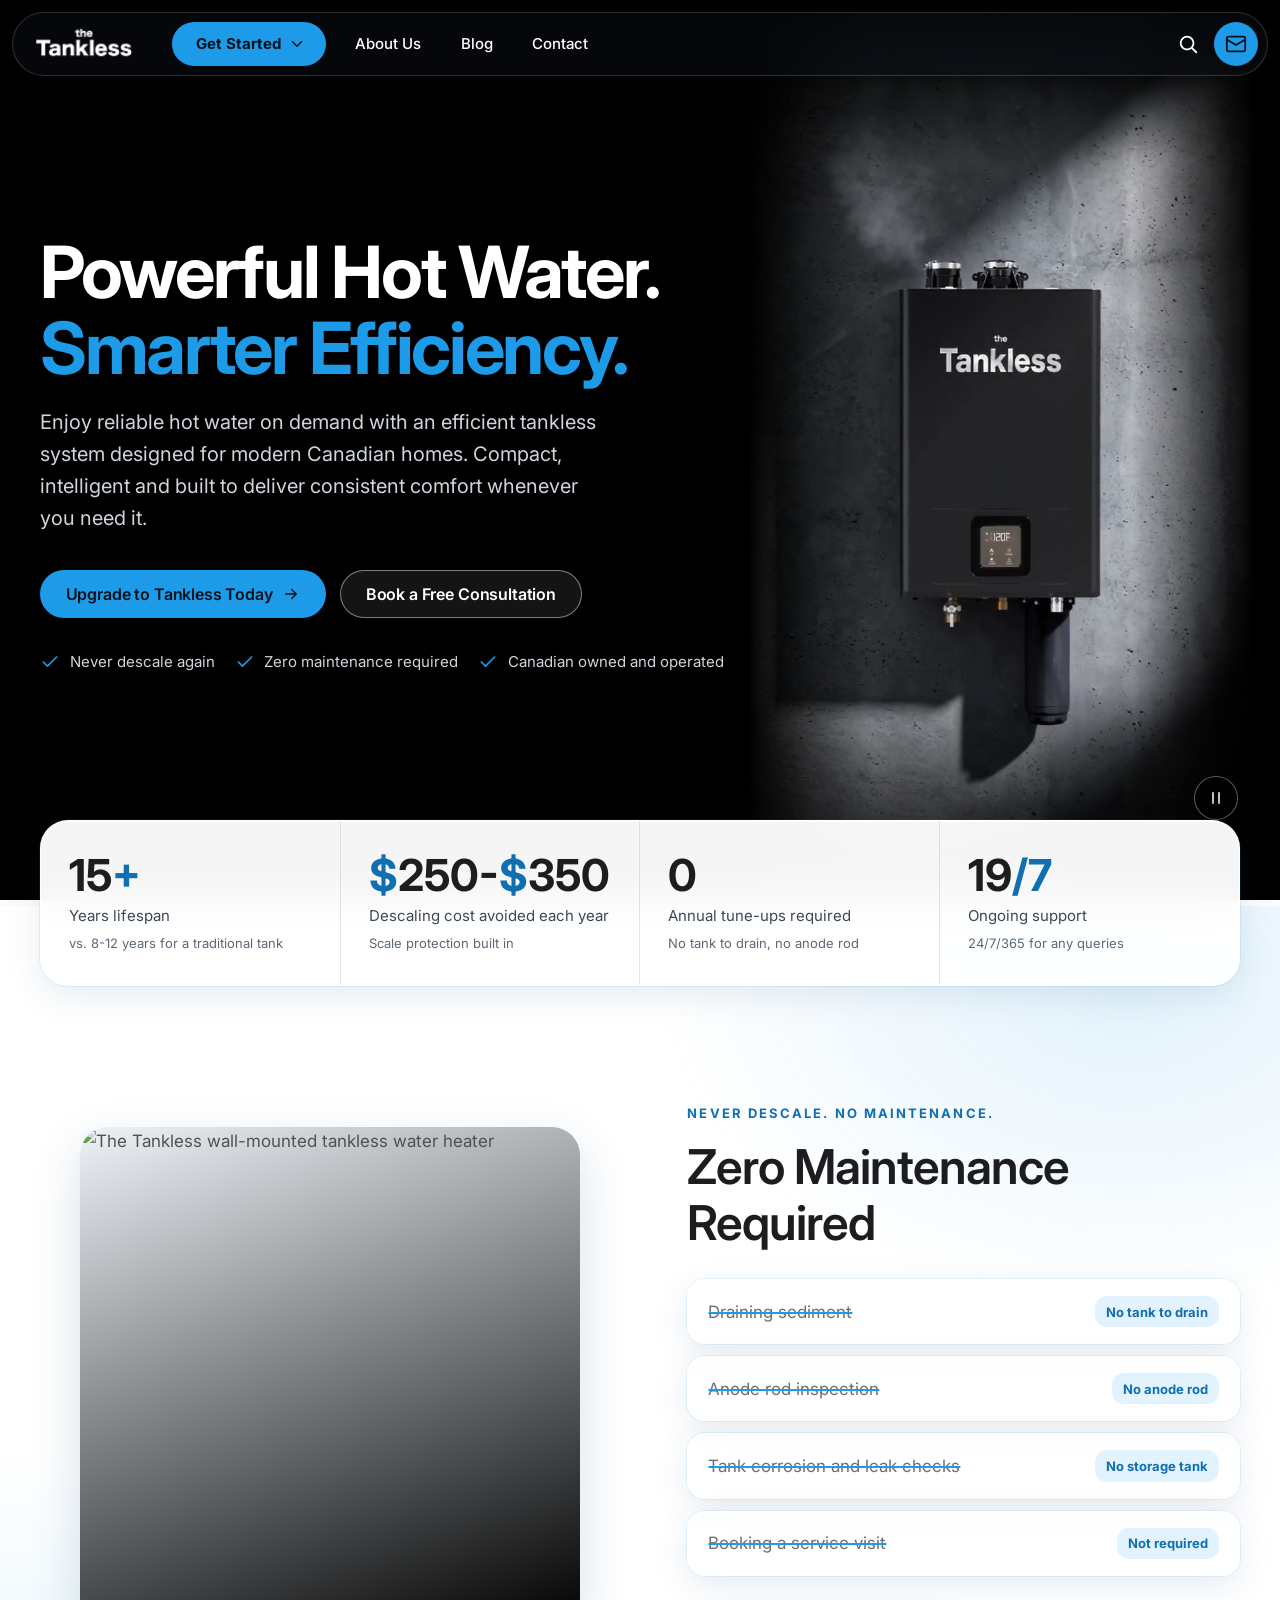
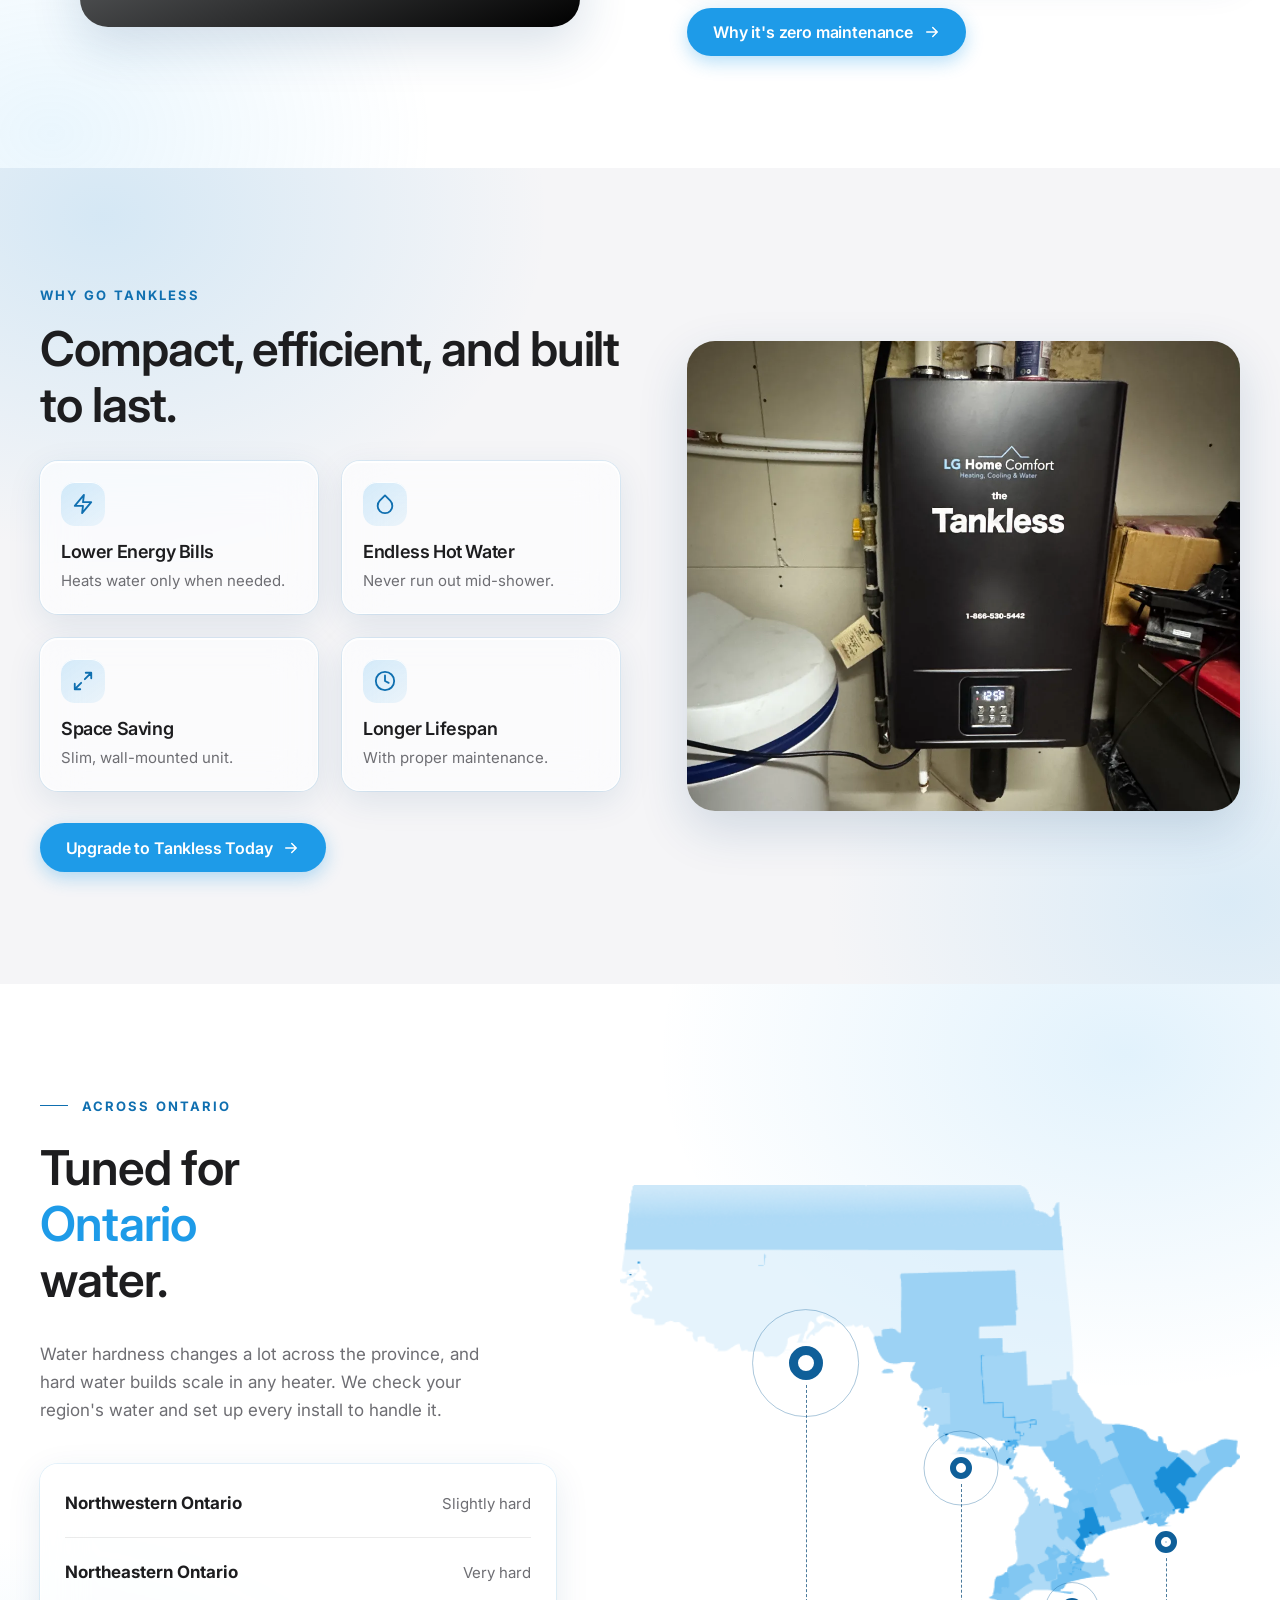
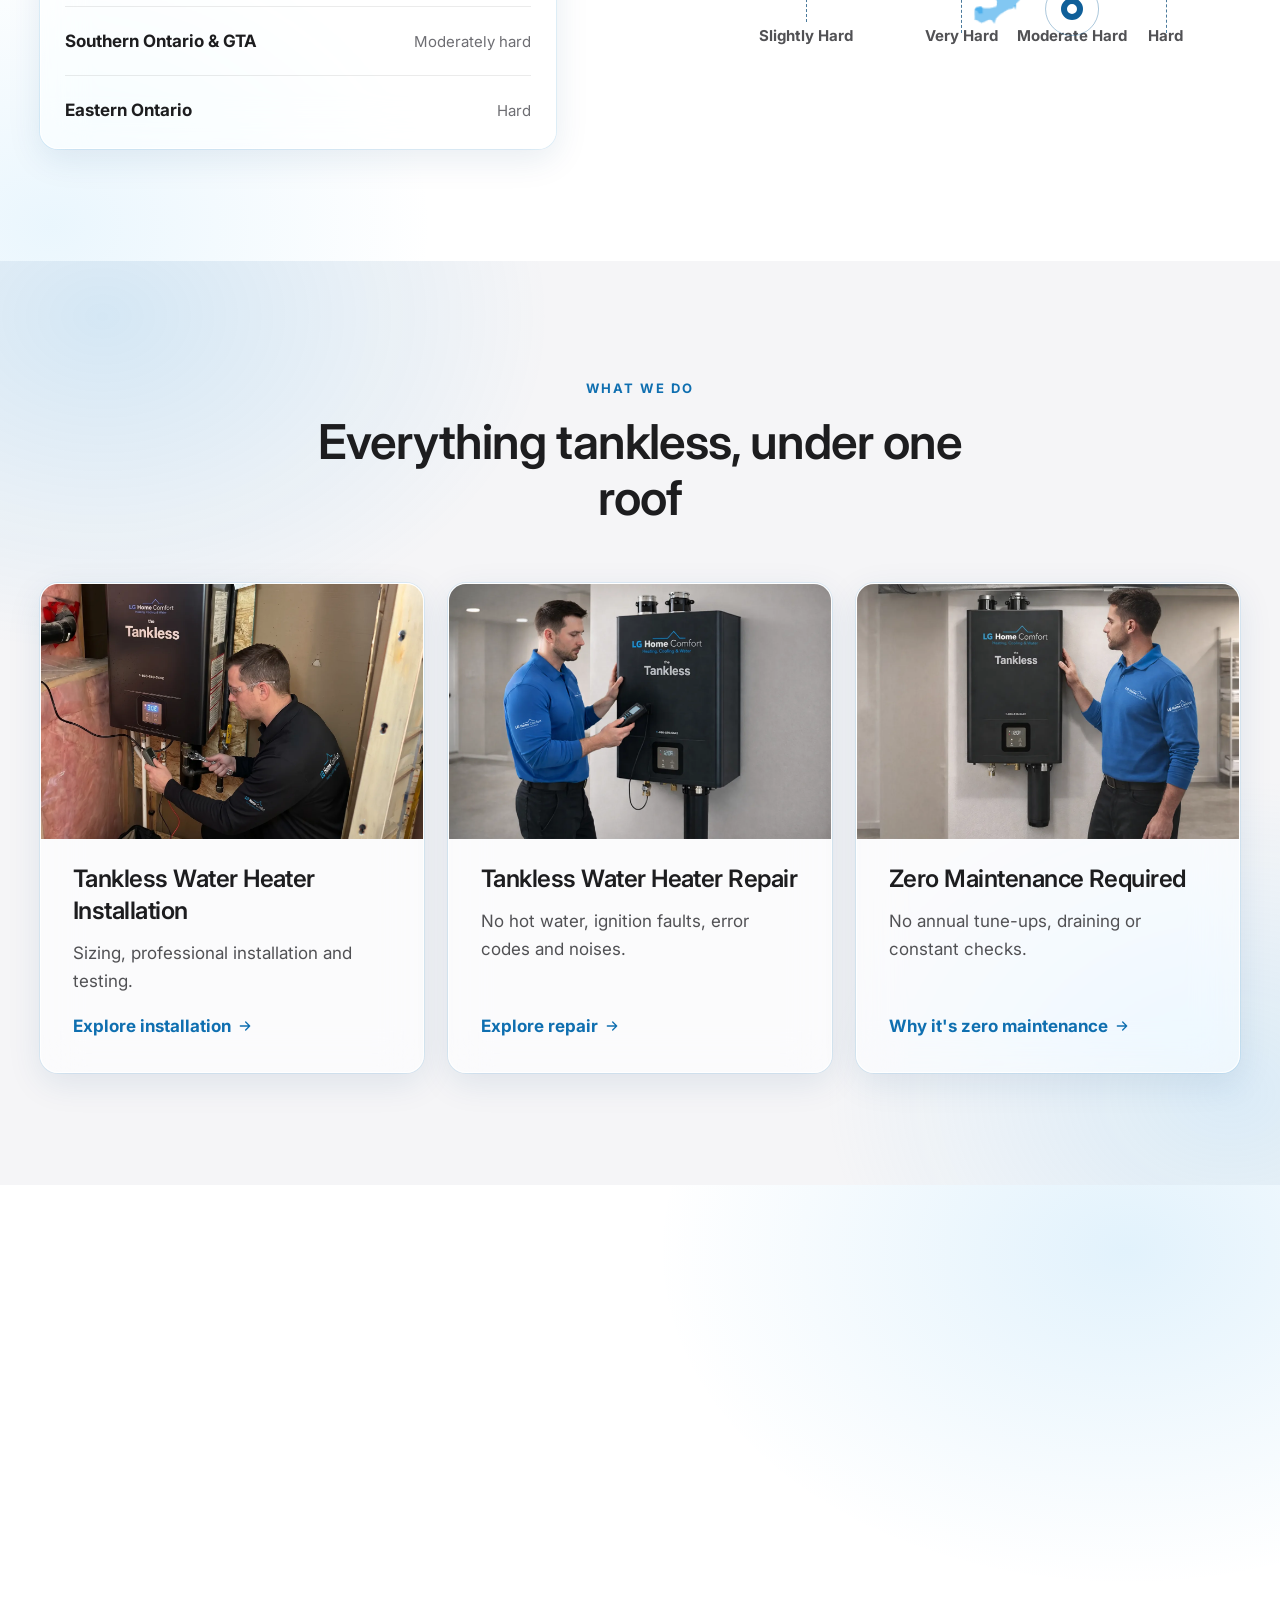
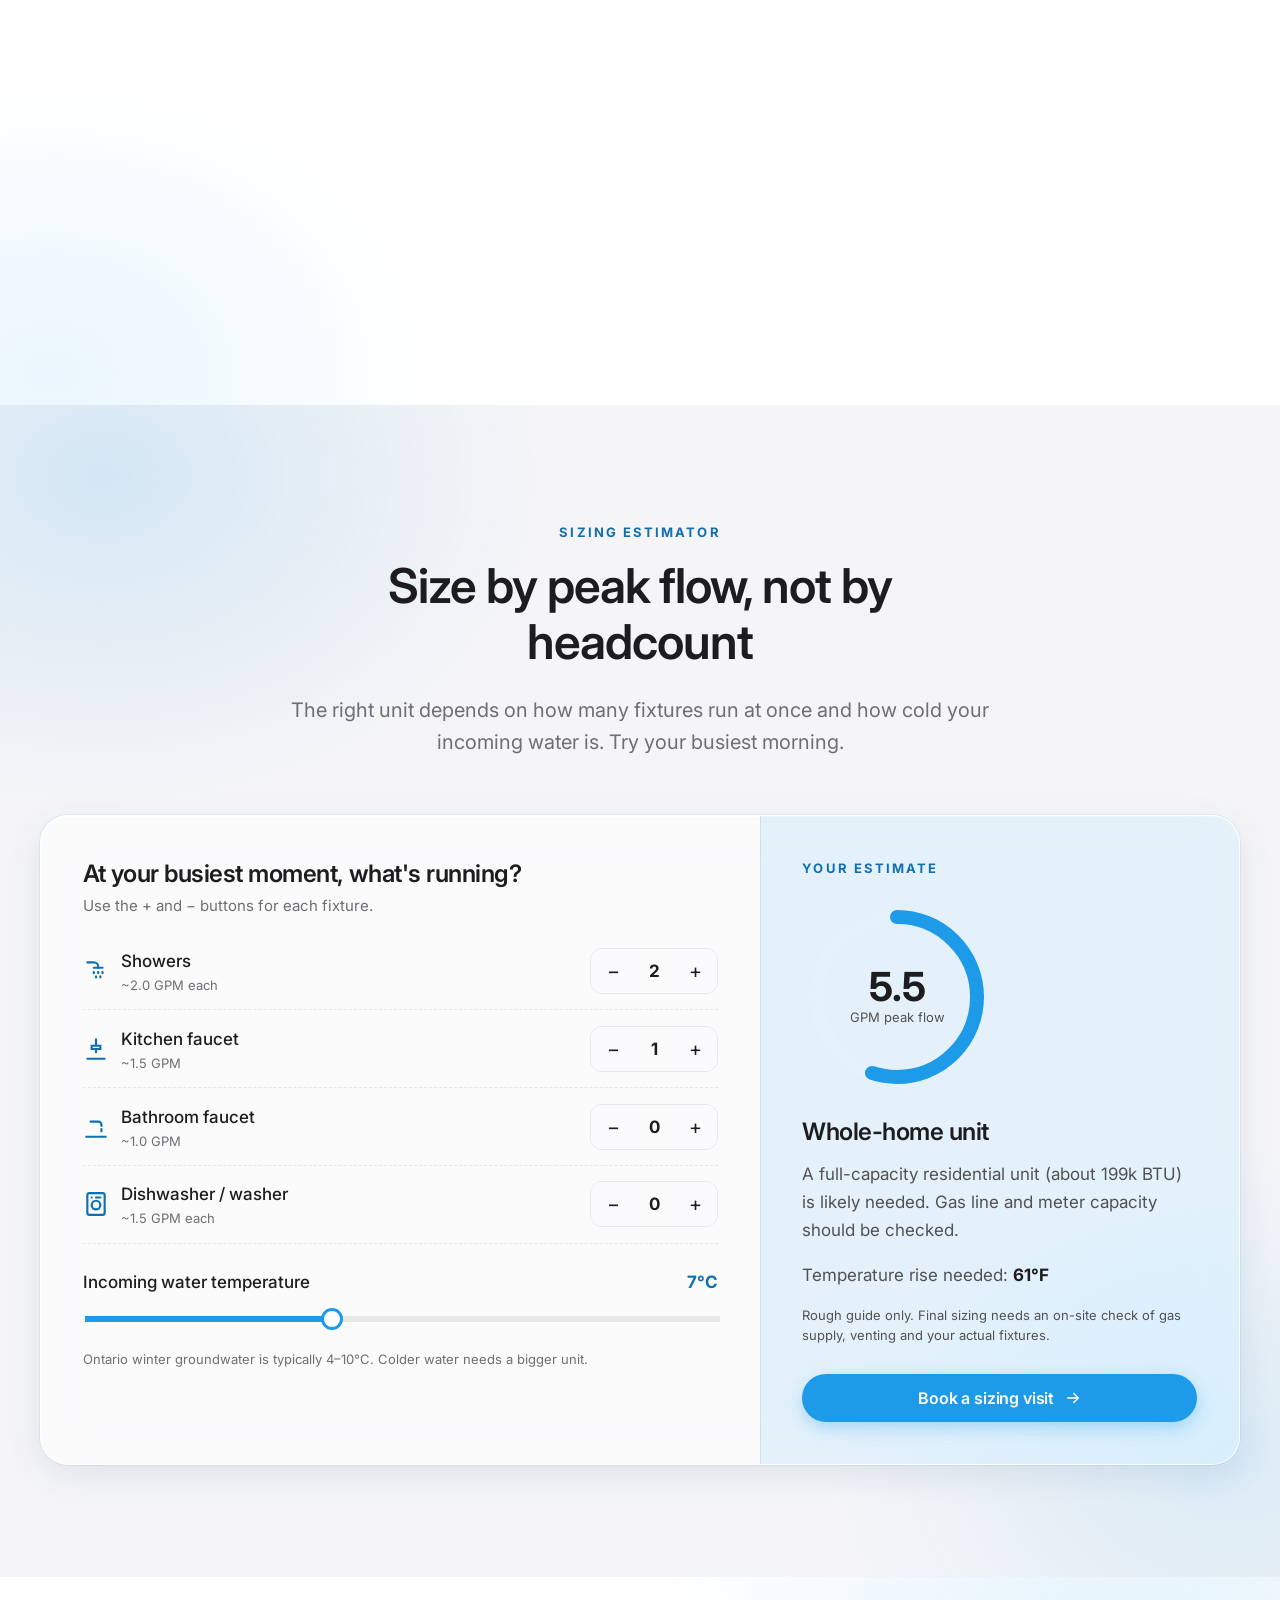
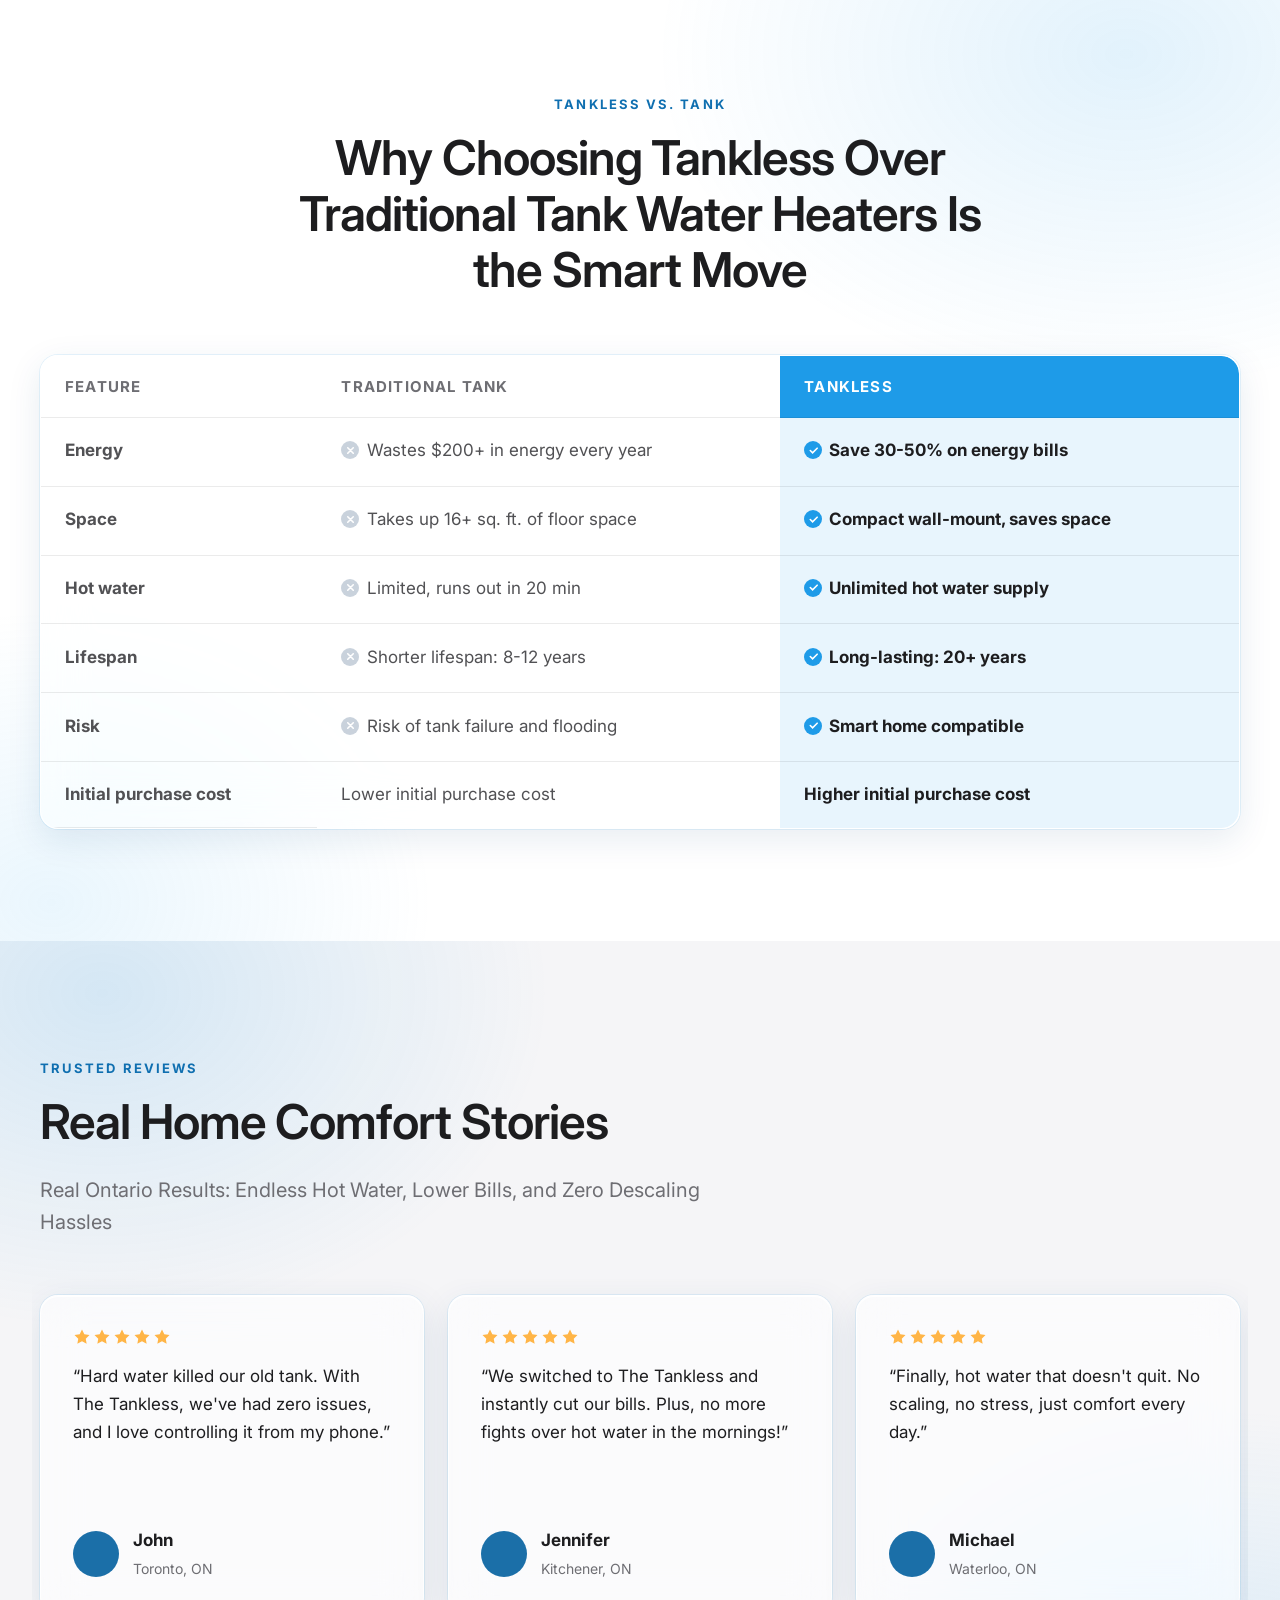
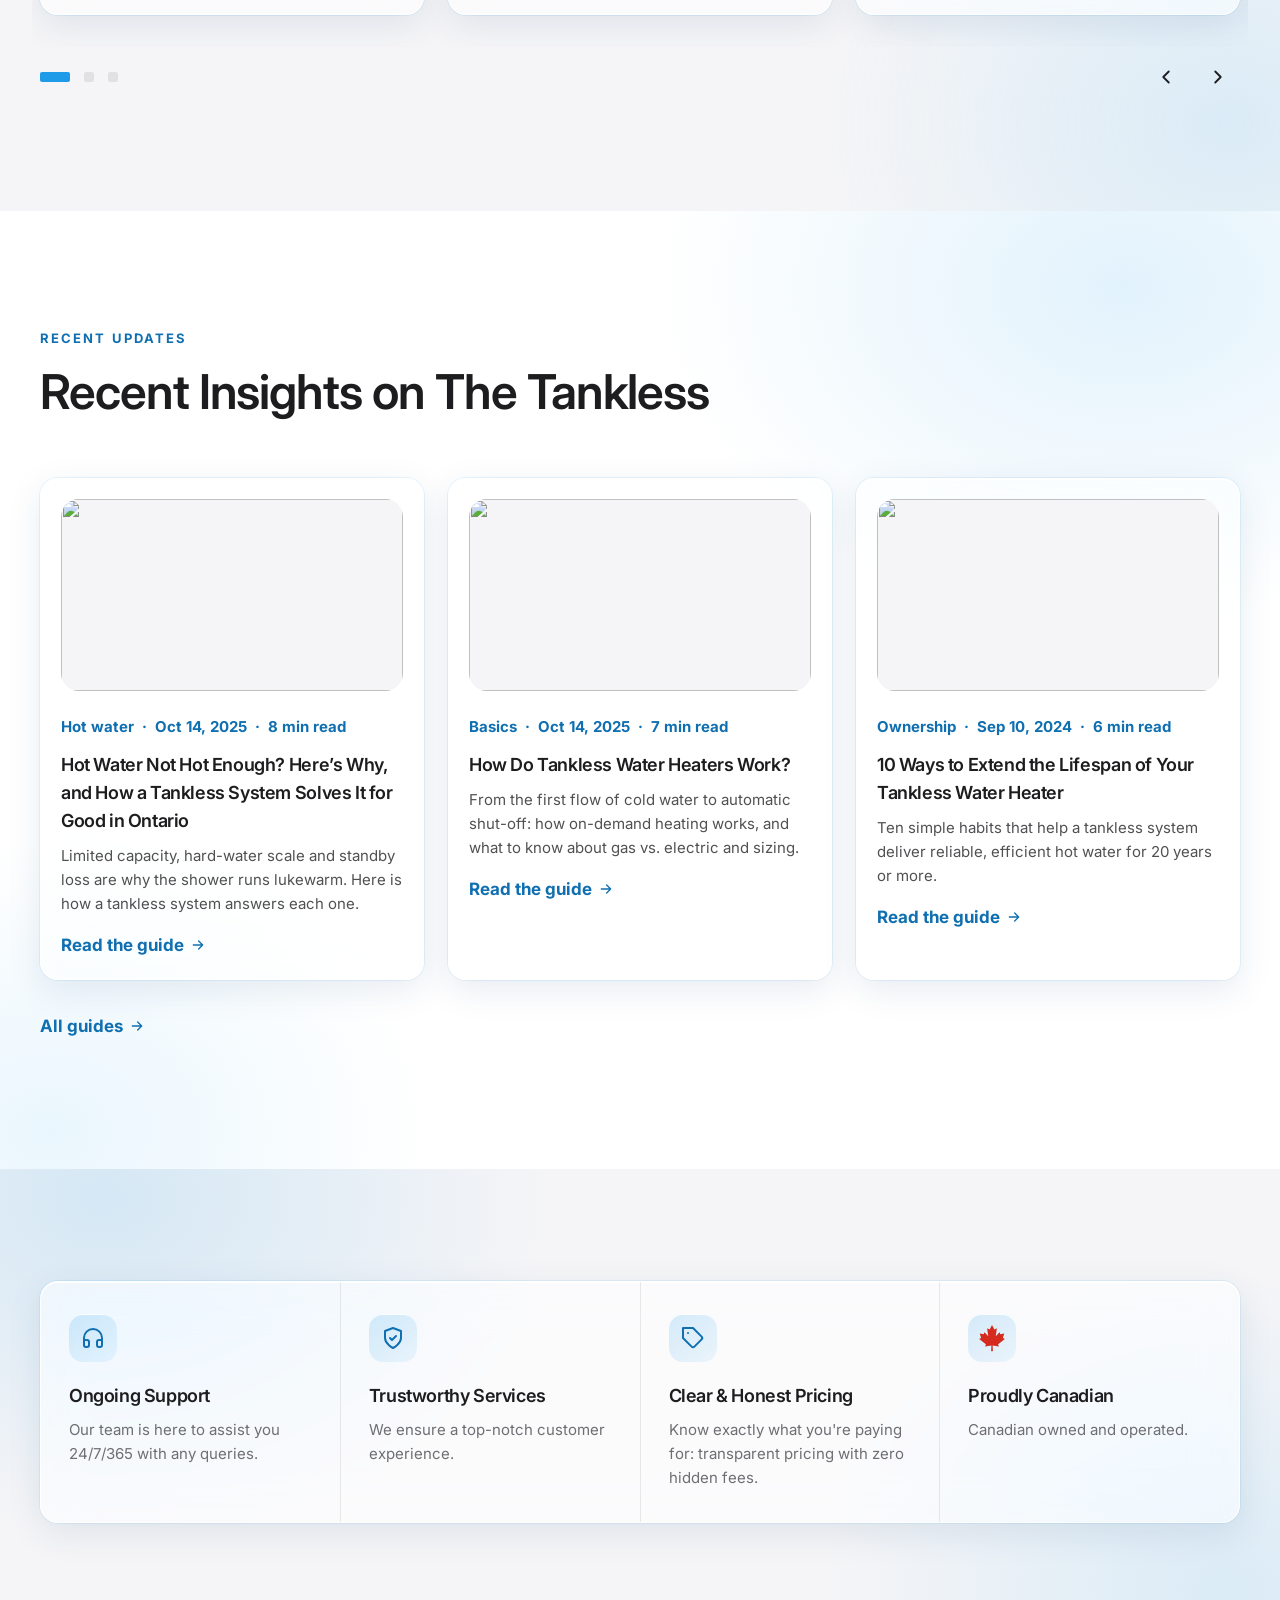
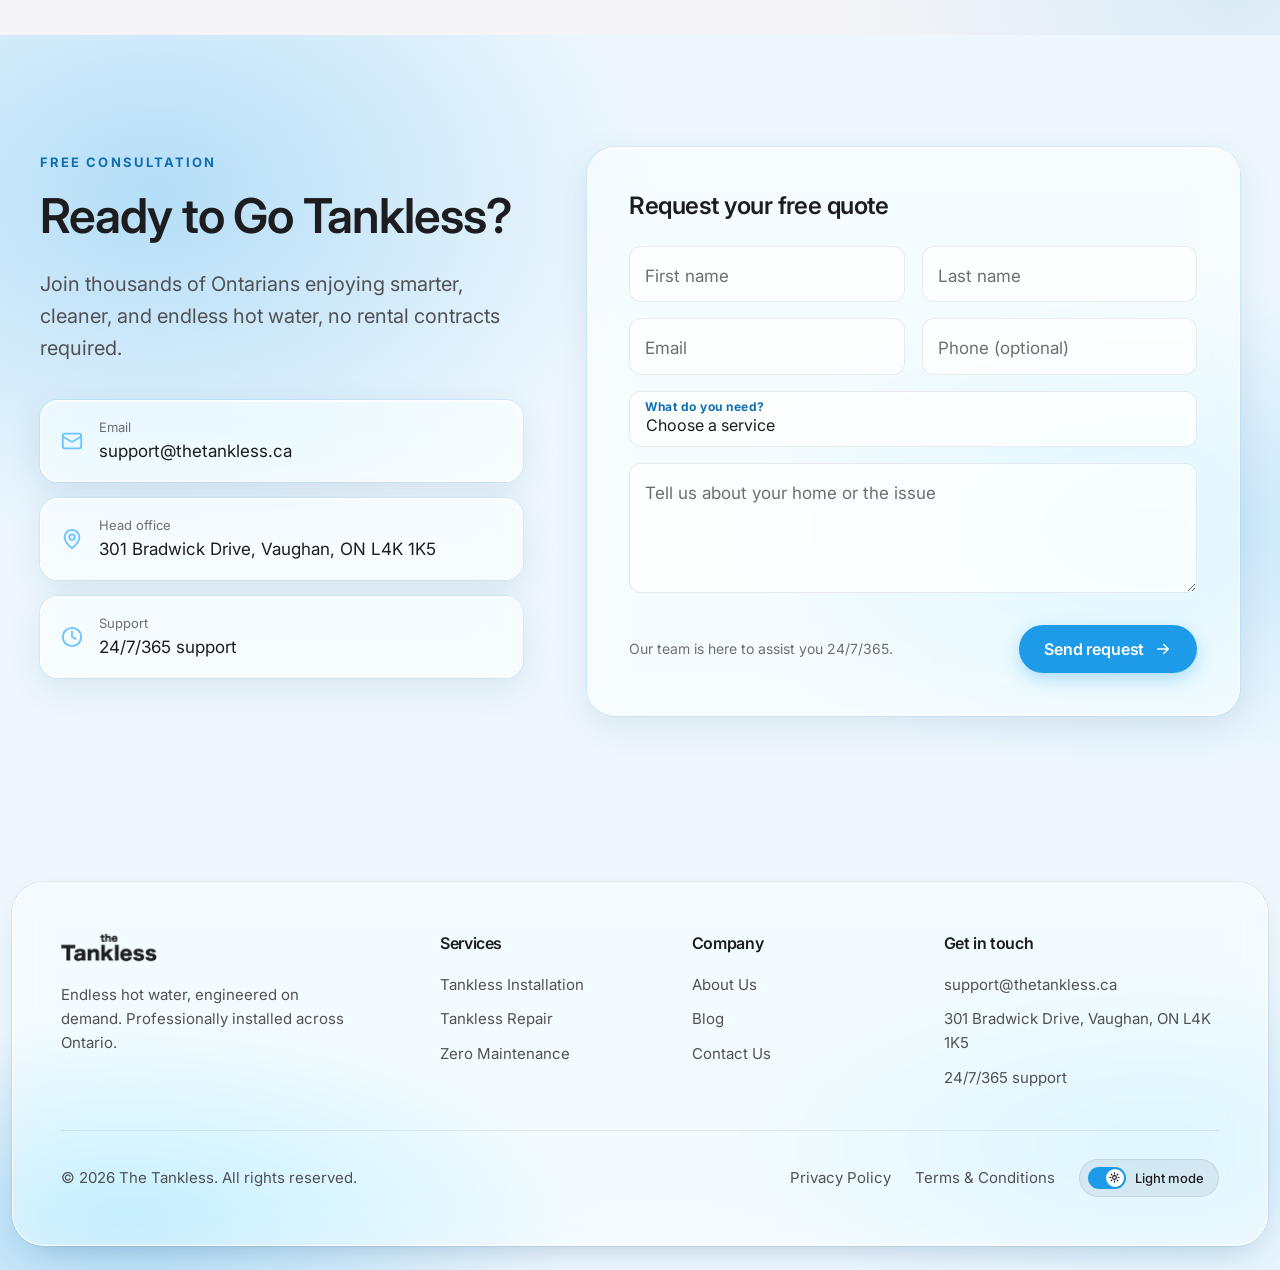
==== commit 8fdfa142: "Add floating glass header, glass footer, video hero and light theme - Floating header with Get Start" ====
--- a/index.html
+++ b/index.html
@@ -1,15 +1,16 @@
 <!DOCTYPE html>
-<html lang="en-CA">
+<html lang="en-CA" data-theme="light">
 <head>
   <meta charset="UTF-8">
   <meta name="viewport" content="width=device-width, initial-scale=1.0">
   <title>Tankless Water Heaters in Ontario | The Tankless</title>
   <meta name="description" content="Reliable hot water on demand with an efficient tankless system designed for modern Canadian homes. Installation, repair and zero-maintenance tankless water heaters in Ontario.">
-  <link rel="preconnect" href="https://api.fontshare.com">
-  <link rel="preconnect" href="https://cdn.fontshare.com" crossorigin>
-  <link href="https://api.fontshare.com/v2/css?f[]=satoshi@400,401,500,700,701&display=swap" rel="stylesheet">
+  <link rel="preconnect" href="https://fonts.googleapis.com">
+  <link rel="preconnect" href="https://fonts.gstatic.com" crossorigin>
+  <link href="https://fonts.googleapis.com/css2?family=Inter:opsz,wght@14..32,400..700&display=swap" rel="stylesheet">
   <link rel="icon" href="assets/favicon.png" type="image/png">
-  <script>try{var t=localStorage.getItem("theme");if(t)document.documentElement.setAttribute("data-theme",t)}catch(e){}</script>
+  <script>try{var t=localStorage.getItem("theme");if(t==="dark")document.documentElement.setAttribute("data-theme",t)}catch(e){}</script>
+  <link rel="preload" as="image" href="assets/hero-poster.jpg" fetchpriority="high">
   <link rel="stylesheet" href="css/style.css">
   <script src="js/blog.js" defer></script>
   <script src="js/main.js" defer></script>
@@ -20,9 +21,15 @@
 
   <main id="main">
     <!-- ================= HERO (video background) ================= -->
-    <section class="hero">
-      <div class="container hero-grid">
-        <div>
+    <section class="vhero">
+      <div class="vhero-media">
+        <video data-bg-video autoplay muted loop playsinline preload="metadata" poster="assets/hero-poster.jpg" width="720" height="1280" aria-hidden="true">
+          <source src="https://thetankless.ca/wp-content/uploads/2026/05/the-Tankless.mp4" type="video/mp4">
+        </video>
+        <button type="button" class="video-toggle" aria-label="Pause background video"></button>
+      </div>
+      <div class="container">
+        <div class="vhero-copy">
           <h1 data-reveal data-delay=".08">Powerful Hot Water. <span class="accent">Smarter Efficiency.</span></h1>
           <p class="hero-lead" data-reveal data-delay=".16">Enjoy reliable hot water on demand with an efficient tankless system designed for modern Canadian homes. Compact, intelligent and built to deliver consistent comfort whenever you need it.</p>
           <div class="btn-row" data-reveal data-delay=".24">
@@ -35,12 +42,6 @@
             <div><span data-icon="check"></span>Canadian owned and operated</div>
           </div>
         </div>
-
-        <div class="hero-product" data-reveal="zoom" data-delay=".2">
-          <div class="media-frame">
-            <img src="https://thetankless.ca/wp-content/uploads/2026/11/cd0683c861fb384084634f4f0f01bed3194a7e1b.webp" alt="The Tankless wall-mounted tankless water heater" width="940" height="1080" fetchpriority="high">
-          </div>
-        </div>
       </div>
     </section>
 
@@ -59,10 +60,9 @@
     <!-- ================= ZERO MAINTENANCE ================= -->
     <section class="section section--white" id="zero-maintenance">
       <div class="container split">
-        <div class="video-showcase" data-video-showcase data-autoplay data-reveal="left">
-          <video autoplay muted loop playsinline preload="auto" poster="https://thetankless.ca/wp-content/uploads/2026/11/cd0683c861fb384084634f4f0f01bed3194a7e1b.webp"><source src="https://thetankless.ca/wp-content/uploads/2026/05/the-Tankless.mp4" type="video/mp4"></video>
-          <button class="video-play" aria-label="Play video"><span class="play-btn"><svg viewBox="0 0 24 24" aria-hidden="true"><path d="M7 4v16l13-8z" fill="currentColor"/></svg></span><span class="video-caption"><strong>Install once. Enjoy endlessly.</strong><small>No tank to drain · No anode rod · No yearly service visit</small></span></button>
-        </div>
+        <figure class="media-frame media-frame--square" data-reveal="left">
+          <img src="https://thetankless.ca/wp-content/uploads/2026/11/cd0683c861fb384084634f4f0f01bed3194a7e1b.webp" alt="The Tankless wall-mounted tankless water heater" width="940" height="1080" loading="lazy">
+        </figure>
         <div data-reveal="right">
           <span class="eyebrow">Never descale. No maintenance.</span>
           <h2>Zero Maintenance Required</h2>
@@ -125,7 +125,8 @@
         </div>
         <div data-reveal="right">
           <div class="hardness-map">
-            <img src="assets/ontario-map.png" alt="Map of Ontario regions" width="543" height="416" loading="lazy">
+            <img class="map-dark" src="assets/ontario-map.png" alt="Map of Ontario regions" width="543" height="416" loading="lazy">
+            <img class="map-light" src="assets/ontario-map-light.png" alt="Map of Ontario regions" width="543" height="416" loading="lazy">
             <div aria-hidden="true">
             <span class="pin pin--slight" style="--x:29.9%;--y:37.6%;--ring:17.4%"><i></i><b>Slightly Hard</b></span>
             <span class="pin pin--very" style="--x:55%;--y:59.6%;--ring:12.1%"><i></i><b>Very Hard</b></span>
@@ -232,7 +233,7 @@
             <span class="eyebrow">Your estimate</span>
             <div class="gauge">
               <svg viewBox="0 0 190 190" aria-hidden="true">
-                <defs><linearGradient id="gaugeGrad" x1="0" y1="0" x2="1" y2="1"><stop offset="0" stop-color="#1ea7ff"/><stop offset="1" stop-color="#1ea7ff"/></linearGradient></defs>
+                <defs><linearGradient id="gaugeGrad" x1="0" y1="0" x2="1" y2="1"><stop offset="0" stop-color="#1E9BE8"/><stop offset="1" stop-color="#1E9BE8"/></linearGradient></defs>
                 <circle class="track" cx="95" cy="95" r="80"/>
                 <circle class="bar" cx="95" cy="95" r="80"/>
               </svg>
--- a/css/style.css
+++ b/css/style.css
@@ -16,9 +16,9 @@
   --navy-800: #1c222b;
   --navy-700: #2d3643;    /* borders, hover */
   --charcoal: #1b1b1b;    /* dark section background */
-  --brand: #1ea7ff;       /* brand blue */
+  --brand: #1E9BE8;       /* brand blue */
   --brand-light: #6cc4ff; /* brand on dark backgrounds */
-  --brand-ink: #1ea7ff;   /* brand for text (site is dark) */
+  --brand-ink: #1E9BE8;   /* brand for text (site is dark) */
 
   /* Neutrals */
   --ink: #ffffff;        /* headings (white on dark) */
@@ -31,12 +31,12 @@
   --bg-alt: #000000;
 
   /* Feedback */
-  --success: #16a36a;
+  --success: #1E9BE8;
   --warning: #e8a317;
   --danger: #e0473a;
 
   /* Type */
-  --font-sans: "Satoshi", system-ui, -apple-system, "Segoe UI", Roboto, "Helvetica Neue", Arial, sans-serif;
+  --font-sans: -apple-system, BlinkMacSystemFont, "Inter", "Segoe UI", Roboto, "Helvetica Neue", Arial, sans-serif;
   --font-head: var(--font-sans);
   --font-body: var(--font-sans);
   /* size / line height, all whole pixels at the default 16px root */
@@ -61,7 +61,7 @@
 
   /* Layout & motion */
   --container: 1200px;
-  --header-h: 76px;
+  --header-h: 88px;
   --ease: cubic-bezier(.2, .7, .2, 1);
   --t-fast: .2s;
   --t: .45s;
@@ -82,7 +82,7 @@
   font-synthesis: none;
   overflow-x: hidden;
 }
-body.nav-open { overflow: hidden; }
+
 img, svg { display: block; max-width: 100%; }
 a { color: inherit; text-decoration: none; }
 button { font: inherit; cursor: pointer; }
@@ -171,11 +171,11 @@
 /* Icon tile */
 .icon-tile {
   width: 56px; height: 56px; border-radius: var(--radius); display: grid; place-items: center;
-  background: rgba(30, 167, 255, .12);
+  background: rgba(30, 155, 232, .12);
   color: var(--brand-ink); margin-bottom: 1.25rem;
 }
 .icon-tile svg { width: 28px; height: 28px; }
-.icon-tile--water { background: rgba(30, 167, 255, .14); color: var(--brand-ink); }
+.icon-tile--water { background: rgba(30, 155, 232, .14); color: var(--brand-ink); }
 
 /* Check list */
 .check-list { list-style: none; padding: 0; margin: 0; display: grid; gap: .85rem; }
@@ -188,36 +188,6 @@
 
 /* Chip */
 .chip { display: inline-flex; align-items: center; gap: .4rem; padding: .35rem .8rem; border-radius: var(--radius-sm); background: var(--navy-800); font-size: var(--fs-xs); line-height: var(--lh-xs); font-weight: 700; color: var(--brand-light); }
-
-/* ---------- Header ---------- */
-.site-header {
-  position: fixed; inset: 0 0 auto; z-index: 100; height: var(--header-h);
-  display: flex; align-items: center;
-  transition: background var(--t) var(--ease), box-shadow var(--t), height var(--t);
-}
-.site-header.is-scrolled { background: rgba(0, 0, 0, .86); backdrop-filter: saturate(160%) blur(14px); -webkit-backdrop-filter: saturate(160%) blur(14px); box-shadow: 0 1px 0 rgba(255, 255, 255, .06); --header-h: 66px; }
-.site-header.is-hidden { transform: translateY(-100%); }
-.site-header { transition: transform .35s var(--ease), background var(--t), height var(--t); }
-.header-inner { display: flex; align-items: center; justify-content: space-between; gap: 2rem; }
-.logo { display: flex; align-items: center; gap: .65rem; font-family: var(--font-head); font-weight: 700; font-size: 1.375rem; line-height: 2rem; color: #fff; letter-spacing: -.02em; }
-.logo-mark { width: 38px; height: 38px; }
-.logo span em { font-style: normal; color: var(--brand-light); }
-.nav { display: flex; align-items: center; gap: .25rem; }
-.nav a { position: relative; padding: .55rem .9rem; border-radius: var(--radius-sm); color: #d6d6d6; font-weight: 500; font-size: 0.9375rem; line-height: 1.5rem; transition: color var(--t-fast), background var(--t-fast); }
-.nav a:hover { color: #fff; background: rgba(255, 255, 255, .07); }
-.nav a.is-active { color: #fff; }
-.nav a.is-active::after { content: ""; position: absolute; left: .9rem; right: .9rem; bottom: 2px; height: 2px; border-radius: 2px; background: var(--brand); box-shadow: 0 0 6px var(--brand), 0 0 14px var(--brand), 0 2px 22px rgba(30, 167, 255, .7); }
-.header-actions { display: flex; align-items: center; gap: .75rem; }
-.header-phone { display: flex; align-items: center; gap: .5rem; color: #fff; font-weight: 700; font-size: 0.9375rem; line-height: 1.5rem; }
-.header-phone svg { width: 18px; height: 18px; color: var(--brand-light); }
-.nav-toggle { display: none; width: 46px; height: 46px; border-radius: 12px; border: 0; background: rgba(255, 255, 255, .08); position: relative; }
-.nav-toggle span { position: absolute; left: 13px; right: 13px; height: 2px; background: #fff; border-radius: 2px; transition: transform var(--t) var(--ease), opacity var(--t-fast); }
-.nav-toggle span:nth-child(1) { top: 16px; }
-.nav-toggle span:nth-child(2) { top: 22px; }
-.nav-toggle span:nth-child(3) { top: 28px; }
-.nav-open .nav-toggle span:nth-child(1) { transform: translateY(6px) rotate(45deg); }
-.nav-open .nav-toggle span:nth-child(2) { opacity: 0; }
-.nav-open .nav-toggle span:nth-child(3) { transform: translateY(-6px) rotate(-45deg); }
 
 /* ---------- Hero ---------- */
 .hero { position: relative; min-height: 100vh; min-height: 100svh; display: flex; align-items: center; padding: calc(var(--header-h) + 3rem) 0 5rem; background: var(--black); color: #c1c1c1; overflow: hidden; }
@@ -328,11 +298,11 @@
 .compare th, .compare td { padding: 1.15rem 1.5rem; text-align: left; border-bottom: 1px solid var(--line); vertical-align: top; }
 .compare thead th { font-family: var(--font-head); font-size: var(--fs-sm); line-height: var(--lh-sm); text-transform: uppercase; letter-spacing: .08em; color: var(--muted); background: var(--bg); }
 .compare thead th.is-us { background: var(--navy-900); color: #fff; }
-.compare td.is-us { background: rgba(30, 167, 255, .06); color: var(--ink); font-weight: 700; }
+.compare td.is-us { background: rgba(30, 155, 232, .06); color: var(--ink); font-weight: 700; }
 .compare tr:last-child td { border-bottom: 0; }
 .compare tbody tr { transition: background var(--t-fast); }
 .compare tbody tr:hover td { background: rgba(255, 255, 255, .03); }
-.compare tbody tr:hover td.is-us { background: rgba(30, 167, 255, .1); }
+.compare tbody tr:hover td.is-us { background: rgba(30, 155, 232, .1); }
 .tag-yes, .tag-no { display: inline-flex; align-items: center; gap: .45rem; }
 .tag-yes::before, .tag-no::before { content: ""; width: 18px; height: 18px; border-radius: 50%; flex: none; background-position: center; background-size: 11px; background-repeat: no-repeat; }
 .tag-yes::before { background-color: var(--success); background-image: url("data:image/svg+xml,%3Csvg xmlns='http://www.w3.org/2000/svg' viewBox='0 0 24 24' fill='none' stroke='white' stroke-width='3.5' stroke-linecap='round'%3E%3Cpath d='M5 12l5 5L20 7'/%3E%3C/svg%3E"); }
@@ -436,7 +406,7 @@
 .field textarea { min-height: 130px; resize: vertical; }
 .field select { appearance: none; background-image: url("data:image/svg+xml,%3Csvg xmlns='http://www.w3.org/2000/svg' viewBox='0 0 24 24' fill='none' stroke='%236b7a8c' stroke-width='2'%3E%3Cpath d='M6 9l6 6 6-6'/%3E%3C/svg%3E"); background-repeat: no-repeat; background-position: right 1rem center; background-size: 18px; }
 .field label { position: absolute; left: 1rem; top: 1rem; color: var(--muted); pointer-events: none; transition: all var(--t-fast) var(--ease); }
-.field input:focus, .field select:focus, .field textarea:focus { outline: none; border-color: var(--brand); background: var(--navy-800); box-shadow: 0 0 0 3px rgba(30, 167, 255, .25); }
+.field input:focus, .field select:focus, .field textarea:focus { outline: none; border-color: var(--brand); background: var(--navy-800); box-shadow: 0 0 0 3px rgba(30, 155, 232, .25); }
 .field input:focus + label, .field input:not(:placeholder-shown) + label,
 .field textarea:focus + label, .field textarea:not(:placeholder-shown) + label,
 .field select + label { top: .45rem; font-size: 0.75rem; line-height: 1.125rem; font-weight: 700; letter-spacing: .04em; color: var(--brand-ink); }
@@ -449,19 +419,8 @@
 .form-success.is-shown { display: block; animation: fadeUp .5s var(--ease); }
 .form-success .icon-tile { margin: 0 auto 1rem; background: rgba(22, 163, 106, .12); color: var(--success); }
 
-/* ---------- Footer ---------- */
-.site-footer { background: var(--navy-950); color: #a0a0a0; padding: 5rem 0 2rem; font-size: var(--fs-sm); line-height: var(--lh-sm); }
-.footer-grid { display: grid; grid-template-columns: 1.4fr 1fr 1fr 1.2fr; gap: 2.5rem; padding-bottom: 3rem; border-bottom: 1px solid rgba(255, 255, 255, .08); }
-.footer-grid h4 { color: #fff; font-size: 1rem; line-height: 1.5rem; margin-bottom: 1.1rem; }
-.footer-grid ul { list-style: none; padding: 0; margin: 0; display: grid; gap: .65rem; }
-.footer-grid a { transition: color var(--t-fast); }
-.footer-grid a:hover { color: #fff; }
-.footer-brand p { margin: 1rem 0 0; max-width: 300px; }
-.footer-bottom { display: flex; justify-content: space-between; gap: 1rem; padding-top: 1.75rem; flex-wrap: wrap; }
-.footer-bottom nav { display: flex; gap: 1.5rem; }
-
 /* ---------- Floating mobile CTA + back to top ---------- */
-.mobile-cta { display: none; }
+
 .to-top { position: fixed; right: 1.25rem; bottom: 1.25rem; z-index: 90; width: 48px; height: 48px; border-radius: var(--radius-sm); border: 0; background: var(--ink); color: var(--on-ink); display: grid; place-items: center; opacity: 0; transform: translateY(16px); pointer-events: none; transition: opacity var(--t), transform var(--t) var(--ease); }
 .to-top.is-shown { opacity: 1; transform: none; pointer-events: auto; }
 .to-top svg { width: 20px; height: 20px; }
@@ -485,7 +444,7 @@
 .cause-list { padding: 0; }
 .note { display: flex; gap: .85rem; padding: 1rem 1.15rem; border-radius: var(--radius); background: rgba(232, 163, 23, .12); color: #f3c26b; font-size: var(--fs-sm); line-height: var(--lh-sm); }
 .note svg { width: 22px; height: 22px; flex: none; color: var(--warning); }
-.note--info { background: rgba(30, 167, 255, .12); color: var(--brand-light); }
+.note--info { background: rgba(30, 155, 232, .12); color: var(--brand-light); }
 .note--info svg { color: var(--brand-ink); }
 
 .check-card { display: flex; gap: 1rem; align-items: flex-start; }
@@ -493,7 +452,6 @@
 .warning-card { background: #2a1608; border-color: transparent; color: #f3d6bf; }
 .warning-card h3 { color: #fff; }
 .warning-card .icon-tile { background: rgba(232, 163, 23, .2); color: var(--warning); }
-
 
 .q-list { counter-reset: q; display: grid; grid-template-columns: 1fr 1fr; gap: 1rem 2rem; list-style: none; padding: 0; margin: 0; }
 .q-list li { counter-increment: q; display: flex; gap: 1rem; align-items: center; padding: 1.1rem 0; border-bottom: 1px solid rgba(255, 255, 255, .1); color: #d6d6d6; font-weight: 500; }
@@ -525,27 +483,23 @@
 
 /* ---------- 8. Responsive ---------- */
 @media (max-width: 1100px) {
-  .header-phone { display: none; }
+  
   .steps { grid-template-columns: repeat(3, 1fr); row-gap: 2.5rem; }
   .steps::before { display: none; }
-  .footer-grid { grid-template-columns: 1fr 1fr; }
+  
 }
 
 @media (max-width: 960px) {
-  :root { --header-h: 68px; }
-  .nav-toggle { display: block; z-index: 2; }
-  .nav {
-    position: fixed; inset: 0; flex-direction: column; justify-content: center; gap: .5rem;
-    background: rgba(0, 0, 0, .97); backdrop-filter: blur(10px);
-    opacity: 0; visibility: hidden; transition: opacity var(--t), visibility var(--t);
-  }
-  .nav a { font-size: 1.5rem; line-height: 2rem; font-family: var(--font-head); padding: .75rem 1.5rem; opacity: 0; transform: translateY(12px); transition: opacity var(--t), transform var(--t) var(--ease); }
-  .nav-open .nav { opacity: 1; visibility: visible; }
-  .nav-open .nav a { opacity: 1; transform: none; }
-  .nav-open .nav a:nth-child(2) { transition-delay: .05s; } .nav-open .nav a:nth-child(3) { transition-delay: .1s; }
-  .nav-open .nav a:nth-child(4) { transition-delay: .15s; } .nav-open .nav a:nth-child(5) { transition-delay: .2s; }
-  .nav-open .nav a:nth-child(6) { transition-delay: .25s; }
-  .header-actions .btn { display: none; }
+  :root { --header-h: 80px; }
+  
+  
+  
+  
+  
+   
+   
+  
+  
 
   .hero-grid, .split, .faq-wrap, .contact-grid, .calc, .symptoms { grid-template-columns: 1fr; }
   .split--reverse > :first-child { order: 0; }
@@ -573,18 +527,15 @@
   .btn-row .btn { flex: 1 1 100%; }
   .symptom-list { grid-template-columns: 1fr; }
   .compare th, .compare td { padding: .9rem 1rem; font-size: 0.875rem; line-height: 1.25rem; }
-  .footer-grid { grid-template-columns: 1fr; }
+  
   .card { padding: 1.5rem; }
   .scroll-cue { display: none; }
 
-  .mobile-cta {
-    display: flex; position: fixed; left: .75rem; right: .75rem; bottom: .75rem; z-index: 95; gap: .5rem;
-    padding: .5rem; border-radius: var(--radius); background: var(--navy-950); transform: translateY(140%); transition: transform var(--t) var(--ease);
-  }
-  .mobile-cta.is-shown { transform: none; }
-  .mobile-cta .btn { flex: 1; padding: .85rem 1rem; }
+  
+  
+  
   .to-top { bottom: 5.5rem; }
-  .site-footer { padding-bottom: 6rem; }
+  
 }
 
 /* =========================================================
@@ -596,7 +547,6 @@
 /* Hero product shot */
 .hero-product { position: relative; width: 100%; max-width: 470px; justify-self: center; }
 .hero-product .media-frame { aspect-ratio: 4 / 4.6; border: 1px solid rgba(255,255,255,.12); box-shadow: var(--shadow-lg); }
-
 
 /* Zero-maintenance "no more" list */
 .x-list { list-style: none; padding: 0; margin: 1.75rem 0 2rem; display: grid; gap: .75rem; }
@@ -620,7 +570,7 @@
 .video-points strong { display: block; color: #fff; font-family: var(--font-head); }
 .video-points .icon-tile { margin: 0; width: 44px; height: 44px; border-radius: 12px; flex: none; }
 .video-points .icon-tile svg { width: 22px; height: 22px; }
-@keyframes pulse { 0% { box-shadow: 0 0 0 0 rgba(30,167,255,.55); } 70% { box-shadow: 0 0 0 24px rgba(30,167,255,0); } 100% { box-shadow: 0 0 0 0 rgba(30,167,255,0); } }
+@keyframes pulse { 0% { box-shadow: 0 0 0 0 rgba(30, 155, 232,.55); } 70% { box-shadow: 0 0 0 24px rgba(30, 155, 232,0); } 100% { box-shadow: 0 0 0 0 rgba(30, 155, 232,0); } }
 
 /* Product / photo frames */
 .media-frame > img { position: absolute; inset: 0; width: 100%; height: 100%; object-fit: cover; transition: transform 1.2s var(--ease); }
@@ -633,7 +583,7 @@
 .image-strip { margin-top: 2rem; }
 
 /* Real logo + avatars */
-.logo-img { height: 44px; width: auto; }
+
 .avatar img { width: 100%; height: 100%; border-radius: 50%; object-fit: cover; }
 
 @media (max-width: 960px) {
@@ -645,7 +595,7 @@
   .play-btn { width: 72px; height: 72px; }
   .video-caption { left: 1rem; bottom: 1rem; }
   .video-caption small { display: none; }
-  .logo-img { height: 36px; }
+  
   .x-list li { flex-direction: column; align-items: flex-start; gap: .4rem; }
 }
 
@@ -741,41 +691,18 @@
 html[data-theme="light"] {
   --ink: #0d1117; --on-ink: #ffffff; --body: #4a5565; --muted: #5d6877;
   --line: #dde3ea; --surface: #ffffff; --bg: #f3f6f9; --bg-alt: #e8eef4;
-  --brand-ink: #0a7cc4; --navy-800: #eef3f8; --navy-700: #c5d0dc;
+  --brand-ink: #0f6fb0; --navy-800: #eef3f8; --navy-700: #c5d0dc;
   --shadow: 0 8px 24px -12px rgba(15, 30, 50, .18);
   --shadow-lg: 0 20px 40px -20px rgba(15, 30, 50, .22);
 }
 html[data-theme="light"] .section--white { background: #ffffff; }
 html[data-theme="light"] .section--alt { background: var(--bg-alt); }
-/* Zones that stay dark by design (hero, header, footer, dark sections, stats glass) */
-html[data-theme="light"] .hero,
-html[data-theme="light"] .site-header,
-html[data-theme="light"] .site-footer,
-html[data-theme="light"] .section--dark,
-html[data-theme="light"] .calc-result,
-html[data-theme="light"] .cta-band,
-html[data-theme="light"] .mobile-cta {
-  --ink: #ffffff; --on-ink: #000000; --body: #c1c1c1; --muted: #a9b3c1;
-  --line: #2a2f38; --surface: #10131a; --bg: #1b1b1b; --bg-alt: #000000;
-  --brand-ink: #1ea7ff; --navy-800: #1c222b; --navy-700: #2d3643;
-}
+
 html[data-theme="light"] .stats--after .stats-inner { background: rgba(255, 255, 255, .9); border-color: rgba(255, 255, 255, .6); box-shadow: 0 24px 60px rgba(15, 30, 50, .22); }
 html[data-theme="light"] .stats--after .stat { border-color: rgba(13, 17, 23, .1); }
 html[data-theme="light"] .stats--after .stat p { color: #3d4757; }
 html[data-theme="light"] .stats--after .stat small { color: #5d6877; }
 html[data-theme="light"] .tabs, html[data-theme="light"] .compare thead th { background: var(--bg); }
-
-.theme-toggle { display: inline-flex; align-items: center; gap: .6rem; padding: .45rem .85rem .45rem .5rem; border-radius: 999px; border: 1px solid rgba(255, 255, 255, .18); background: rgba(255, 255, 255, .05); color: #d6d6d6; font-size: var(--fs-xs); line-height: var(--lh-xs); font-weight: 500; transition: background var(--t-fast), border-color var(--t-fast), color var(--t-fast); }
-.theme-toggle:hover { background: rgba(255, 255, 255, .1); border-color: rgba(255, 255, 255, .35); color: #fff; }
-.theme-toggle .tt-track { position: relative; width: 38px; height: 22px; border-radius: 999px; background: #2d3643; flex: none; transition: background var(--t-fast); }
-.theme-toggle .tt-thumb { position: absolute; top: 2px; left: 2px; width: 18px; height: 18px; border-radius: 50%; background: #fff; display: grid; place-items: center; color: #10131a; transition: transform var(--t-fast) var(--ease); }
-.theme-toggle .tt-thumb svg { width: 11px; height: 11px; }
-.theme-toggle .tt-sun { display: none; }
-html[data-theme="light"] .theme-toggle .tt-track { background: var(--brand); }
-html[data-theme="light"] .theme-toggle .tt-thumb { transform: translateX(16px); }
-html[data-theme="light"] .theme-toggle .tt-sun { display: block; }
-html[data-theme="light"] .theme-toggle .tt-moon { display: none; }
-.footer-bottom .footer-end { display: flex; align-items: center; gap: 1.5rem; flex-wrap: wrap; }
 
 /* Autoplay showcase: looping muted video, caption only (no play button) */
 .video-showcase.is-auto .video-play { pointer-events: none; cursor: default; }
@@ -902,18 +829,11 @@
 
 /* ---------- Hero product image (inner pages) ---------- */
 /* The unit is black, so a soft light behind it separates it from the black hero */
-.hero-unit { margin: 0; justify-self: center; width: 100%; max-width: 480px; background: radial-gradient(closest-side, rgba(140, 205, 255, .42), rgba(30, 167, 255, .12) 60%, transparent); }
+.hero-unit { margin: 0; justify-self: center; width: 100%; max-width: 480px; background: radial-gradient(closest-side, rgba(140, 205, 255, .42), rgba(30, 155, 232, .12) 60%, transparent); }
 .hero-unit img { display: block; width: 100%; height: auto; }
 @media (max-width: 960px) { .hero-unit { order: -1; max-width: 300px; } }
 
 /* ---------- About page ---------- */
-@media (max-width: 960px) { .nav-open .nav a:nth-child(7) { transition-delay: .3s; } }
-/* Seven menu items: keep each label on one line before the mobile menu takes over */
-@media (min-width: 961px) { .nav a { white-space: nowrap; } }
-@media (min-width: 961px) and (max-width: 1100px) {
-  .header-inner { gap: 1rem; }
-  .nav a { padding-inline: .45rem; font-size: 0.875rem; line-height: 1.25rem; }
-}
 
 .about-two { display: grid; grid-template-columns: repeat(2, minmax(0, 1fr)); gap: clamp(1.5rem, 1rem + 4vw, 5rem); align-items: start; }
 .about-two > p { margin: 0; }
@@ -1000,17 +920,13 @@
   .video-caption strong { font-size: 1.25rem; line-height: 1.75rem; }
 }
 
-/* Active menu underline: match the link padding at each breakpoint */
-@media (min-width: 961px) and (max-width: 1100px) { .nav a.is-active::after { left: .45rem; right: .45rem; } }
-@media (max-width: 960px) { .nav a.is-active::after { left: 1.5rem; right: 1.5rem; bottom: 6px; } }
-
 /* ---------- Hard water map (home) ---------- */
 .hardness { background: radial-gradient(circle at 8% 0%, rgba(30, 110, 170, .22), transparent 45%), #0a0b0d; }
 .hardness-grid { display: grid; grid-template-columns: minmax(0, 5fr) minmax(0, 6fr); gap: 4rem; align-items: center; }
 .hardness-kicker { display: flex; align-items: center; gap: .875rem; margin: 0 0 1.5rem; font-size: .8125rem; line-height: 1.25rem; font-weight: 700; letter-spacing: .18em; text-transform: uppercase; color: var(--brand); }
 .hardness-kicker::before { content: ""; width: 28px; height: 1px; background: currentColor; }
 .hardness h2 { margin-bottom: 2rem; }
-.hardness h2 span { background: linear-gradient(90deg, #8fd3ff, #1ea7ff); -webkit-background-clip: text; background-clip: text; color: transparent; }
+.hardness h2 span { background: linear-gradient(90deg, #8fd3ff, #1E9BE8); -webkit-background-clip: text; background-clip: text; color: transparent; }
 .hardness-lead { max-width: 440px; margin-bottom: 2.5rem; color: var(--muted); }
 .hardness-list { margin: 0; max-width: 540px; }
 .hardness-list div { display: flex; justify-content: space-between; align-items: baseline; gap: 1rem; padding: 1.25rem 0; border-bottom: 1px solid rgba(255, 255, 255, .1); }
@@ -1019,7 +935,7 @@
 .hardness-map { position: relative; aspect-ratio: 543 / 416; }
 .hardness-map img { display: block; width: 100%; height: 100%; }
 .pin { position: absolute; inset: 0; pointer-events: none; }
-.pin i { position: absolute; left: var(--x); top: var(--y); width: 22px; height: 22px; translate: -50% -50%; border-radius: 50%; border: 6px solid #2596d1; background: #07141d; box-shadow: 0 0 16px rgba(30, 167, 255, .8); }
+.pin i { position: absolute; left: var(--x); top: var(--y); width: 22px; height: 22px; translate: -50% -50%; border-radius: 50%; border: 6px solid #2596d1; background: #07141d; box-shadow: 0 0 16px rgba(30, 155, 232, .8); }
 .pin i::before { content: ""; position: absolute; inset: -6px; border-radius: 50%; border: 1px solid rgba(60, 170, 235, .6); opacity: 0; animation: pin-pulse 2.8s ease-out 3; }
 /* dashed leader from the pin down to its label */
 .pin::before { content: ""; position: absolute; left: var(--x); top: var(--y); height: calc(92% - var(--y)); margin-top: 11px; border-left: 1px dashed rgba(50, 150, 210, .75); }
@@ -1049,17 +965,7 @@
 .eyebrow, .versus-kicker, .hardness-kicker { font-family: var(--font-sans); font-size: var(--fs-xs); line-height: var(--lh-xs); font-weight: 700; letter-spacing: .16em; text-transform: uppercase; }
 
 /* ---------- Responsive fixes ---------- */
-@media (max-width: 960px) {
-  /* menu stays full screen and scrolls when the screen is short (phones in landscape) */
-  .nav { justify-content: safe center; overflow-y: auto; overscroll-behavior: contain; padding: 4.5rem 0 1.5rem; }
-  .nav a { flex: none; }
-  /* a blurred or shifted header would trap the fixed menu inside its own height */
-  .nav-open .site-header { backdrop-filter: none; -webkit-backdrop-filter: none; background: transparent; height: var(--header-h); }
-}
-@media (max-width: 960px) and (max-height: 560px) {
-  .nav { gap: 0; }
-  .nav a { font-size: 1.125rem; line-height: 1.75rem; padding-block: .375rem; }
-}
+
 /* model cards need the full row before the copy fits over the photo */
 @media (min-width: 761px) and (max-width: 960px) {
   .models { grid-template-columns: minmax(0, 1fr); }
@@ -1087,3 +993,394 @@
 @media (min-width: 641px) and (max-width: 960px) { .grid-3 > :last-child:nth-child(odd) { grid-column: 1 / -1; justify-self: center; width: calc(50% - .75rem); } }
 /* light theme: keep the highlighted table column heading readable */
 html[data-theme="light"] .compare thead th.is-us { background: #0d1117; color: #fff; }
+
+/* =====================================================================
+   White design: white content, one brand blue
+   ===================================================================== */
+:root { --tint: #f3f7fa; --tint-brand: #e9f5fd; }
+
+.map-light { display: none; }
+html[data-theme="light"] .map-light { display: block; }
+html[data-theme="light"] .map-dark { display: none; }
+/* section division: alternating backgrounds with a fine rule between them */
+html[data-theme="light"] main section.section { background: #fff; color: var(--body); border-top: 1px solid var(--line); }
+html[data-theme="light"] main section.section:nth-of-type(even) { background: var(--tint); }
+html[data-theme="light"] main section#contact { background: var(--tint-brand); }
+html[data-theme="light"] body main .hero { background: linear-gradient(180deg, #e9f5fd 0%, #f7fbfe 100%); color: var(--body); border-bottom: 1px solid var(--line); }
+/* text that was white on the dark design */
+html[data-theme="light"] main h1,
+html[data-theme="light"] main h2,
+html[data-theme="light"] main h3,
+html[data-theme="light"] main .hero h1,
+html[data-theme="light"] main .section--dark h2,
+html[data-theme="light"] main .section--dark h3,
+html[data-theme="light"] main .cta-band h2,
+html[data-theme="light"] main .about-sub,
+html[data-theme="light"] main .hardness-list dt,
+html[data-theme="light"] main .video-points strong { color: var(--ink); }
+html[data-theme="light"] main .hero h1 .accent,
+html[data-theme="light"] main .hero h1 .accent-water,
+html[data-theme="light"] main .accent-text { color: var(--brand); }
+html[data-theme="light"] main .hero-lead,
+html[data-theme="light"] main .section--dark .section-head p,
+html[data-theme="light"] main .section--dark .step p,
+html[data-theme="light"] main .cta-band p,
+html[data-theme="light"] main .q-list li,
+html[data-theme="light"] main .hero-trust div,
+html[data-theme="light"] main .pin b,
+html[data-theme="light"] main .video-points div { color: var(--body); }
+html[data-theme="light"] main .breadcrumb,
+html[data-theme="light"] main .contact-info small,
+html[data-theme="light"] main .calc-note,
+html[data-theme="light"] main .gauge-value small { color: var(--muted); }
+html[data-theme="light"] main .breadcrumb a:hover { color: var(--ink); }
+html[data-theme="light"] main .hero-trust,
+html[data-theme="light"] main .q-list li { border-color: var(--line); }
+html[data-theme="light"] main .q-list li::before { color: var(--brand-ink); }
+html[data-theme="light"] main .btn--ghost { --btn-fg: var(--ink); box-shadow: inset 0 0 0 1.5px #b8c7d3; background: #fff; }
+html[data-theme="light"] main .btn--ghost:hover { box-shadow: inset 0 0 0 1.5px var(--ink); background: #fff; }
+/* cards and panels */
+html[data-theme="light"] main .section--dark .card,
+html[data-theme="light"] main .service-card--featured { background: #fff; color: var(--body); border-color: var(--line); }
+html[data-theme="light"] main .service-card--featured h3 { color: var(--ink); }
+html[data-theme="light"] main .section--dark .step-num { background: #fff; border-color: var(--line); color: var(--ink); }
+html[data-theme="light"] main .section--dark .step.is-visible .step-num { background: var(--brand); border-color: var(--brand); color: #04121c; }
+html[data-theme="light"] main .contact-info a,
+html[data-theme="light"] main .contact-info div { background: #fff; border: 1px solid var(--line); color: var(--ink); }
+html[data-theme="light"] main .contact-info a:hover { border-color: var(--brand); }
+html[data-theme="light"] main .form-card { background: #fff; border: 1px solid var(--line); box-shadow: var(--shadow); }
+html[data-theme="light"] main .cta-band { background: var(--tint-brand); border: 1px solid #cfe6f7; }
+html[data-theme="light"] main .calc-result { background: var(--tint-brand); color: var(--body); border-left: 1px solid var(--line); }
+html[data-theme="light"] main .calc-result h3,
+html[data-theme="light"] main .gauge-value strong { color: var(--ink); }
+html[data-theme="light"] main .calc-result strong[style] { color: var(--ink) !important; }
+html[data-theme="light"] main .stats--after .stats-inner { background: #fff; border-color: var(--line); box-shadow: 0 18px 44px rgba(15, 45, 70, .12); -webkit-backdrop-filter: none; backdrop-filter: none; }
+html[data-theme="light"] main .hero-product .media-frame { border-color: var(--line); }
+
+html[data-theme="light"] .hero-unit { background: radial-gradient(closest-side, rgba(30, 155, 232, .22), transparent); }
+/* one accent colour: brand blue */
+.x-list span { color: var(--brand-ink); background: rgba(30, 155, 232, .12); }
+.avatar { background: #1b6fa8; }
+html[data-theme="light"] main .cause-list li { color: var(--brand-ink); }
+html[data-theme="light"] main .warning-card { background: #fff; color: var(--body); border: 1px solid var(--line); border-left: 4px solid var(--brand); }
+html[data-theme="light"] main .warning-card .icon-tile { background: rgba(30, 155, 232, .12); color: var(--brand-ink); }
+/* repair vs. replacement */
+html[data-theme="light"] main .versus-card { background: #fff; border-color: var(--line); }
+html[data-theme="light"] main .versus-card--replace { --tone: #17212b; }
+html[data-theme="light"] main .versus-card--repair { --tone: var(--brand); }
+html[data-theme="light"] main .versus-card h3 small,
+html[data-theme="light"] main .versus-card h3 .versus-sense,
+html[data-theme="light"] main .versus-list { color: var(--ink); }
+html[data-theme="light"] main .versus-card--repair h3 strong { color: var(--brand-ink); }
+html[data-theme="light"] main .versus-icon { box-shadow: none; background: #fff; }
+html[data-theme="light"] main .versus-card--replace .versus-list li::before { background-image: url("data:image/svg+xml,%3Csvg xmlns='http://www.w3.org/2000/svg' viewBox='0 0 24 24' fill='none' stroke='white' stroke-width='3.5' stroke-linecap='round' stroke-linejoin='round'%3E%3Cpath d='M5 12l5 5L20 7'/%3E%3C/svg%3E"); }
+html[data-theme="light"] main .versus-card--replace .versus-btn { --btn-bg: #17212b; --btn-fg: #fff; }
+html[data-theme="light"] main .versus-card--repair .versus-btn { --btn-bg: var(--brand); --btn-fg: #04121c; background-image: none; }
+/* Ontario map on white */
+html[data-theme="light"] main .hardness-kicker,
+html[data-theme="light"] main .eyebrow,
+html[data-theme="light"] main .versus-kicker { color: var(--brand-ink); }
+html[data-theme="light"] main .hardness h2 span { background: none; color: var(--brand); }
+html[data-theme="light"] main .hardness-list div { border-color: var(--line); }
+html[data-theme="light"] main .pin i { border-color: #0f5f99; background: #fff; box-shadow: 0 0 0 3px #fff; }
+html[data-theme="light"] main .pin::before { border-color: #4a7a9c; }
+html[data-theme="light"] main .pin::after { border-color: rgba(15, 95, 153, .35); }
+/* product cards are photographs with a dark backdrop, so their titles stay white */
+html[data-theme="light"] main .model-body h3 { color: #fff; }
+
+/* =====================================================================
+   Apple-style white theme with glass surfaces. Brand blue #1E9BE8.
+   ===================================================================== */
+:root { --radius-sm: 12px; --radius: 18px; --radius-lg: 28px; --fs-h1: 4.5rem; --lh-h1: 4.75rem; }
+@media (max-width: 960px) { :root { --fs-h1: 3.5rem; --lh-h1: 3.75rem; } }
+@media (max-width: 640px) { :root { --fs-h1: 2.5rem; --lh-h1: 2.75rem; } }
+body { font-optical-sizing: auto; }
+h1, h2, h3, h4 { font-weight: 600; letter-spacing: -.022em; }
+h1 { font-weight: 700; letter-spacing: -.032em; }
+.btn { border-radius: 980px; font-weight: 600; letter-spacing: -.01em; }
+.btn:hover { transform: none; filter: brightness(1.05); }
+
+html[data-theme="light"] {
+  --ink: #1d1d1f; --body: #515154; --muted: #6e6e73; --line: rgba(0, 0, 0, .08);
+  --bg: #fbfbfd; --bg-alt: #f5f5f7; --tint: #f5f5f7;
+  --glass: rgba(255, 255, 255, .58);
+  --glass-edge: rgba(255, 255, 255, .85);
+  --glass-shadow: 0 10px 34px rgba(18, 70, 120, .10), inset 0 1px 0 rgba(255, 255, 255, .9), 0 0 0 1px rgba(30, 155, 232, .10);
+}
+/* soft blue light behind the page so the glass has something to refract */
+html[data-theme="light"] main section.section { background: radial-gradient(42rem 30rem at 88% 8%, rgba(30, 155, 232, .13), transparent 70%), radial-gradient(34rem 26rem at 4% 96%, rgba(124, 200, 245, .16), transparent 70%), #fff; border-top: 0; }
+html[data-theme="light"] main section.section:nth-of-type(even) { background: radial-gradient(40rem 30rem at 8% 6%, rgba(30, 155, 232, .15), transparent 70%), radial-gradient(36rem 28rem at 96% 90%, rgba(124, 200, 245, .22), transparent 70%), #f5f5f7; }
+html[data-theme="light"] main section#contact { background: radial-gradient(44rem 32rem at 12% 20%, rgba(30, 155, 232, .28), transparent 70%), radial-gradient(40rem 22rem at 90% 62%, rgba(124, 200, 245, .35), transparent 70%), #eef7fd; }
+html[data-theme="light"] body main .hero { background: radial-gradient(46rem 34rem at 18% 28%, rgba(30, 155, 232, .24), transparent 70%), radial-gradient(42rem 32rem at 84% 62%, rgba(124, 200, 245, .34), transparent 70%), #fbfbfd; border-bottom: 0; }
+/* glass surfaces */
+html[data-theme="light"] main .card,
+html[data-theme="light"] main .support-panel,
+html[data-theme="light"] main .form-card,
+html[data-theme="light"] main .about-mission,
+html[data-theme="light"] main .versus-card,
+html[data-theme="light"] main .stats--after .stats-inner,
+html[data-theme="light"] main .cta-band,
+html[data-theme="light"] main .calc,
+html[data-theme="light"] main .x-list li,
+html[data-theme="light"] main .faq-item,
+html[data-theme="light"] main .tabs,
+html[data-theme="light"] main .symptom-btn,
+html[data-theme="light"] main .contact-info a,
+html[data-theme="light"] main .contact-info div,
+html[data-theme="light"] main .feature-tiles li,
+html[data-theme="light"] main .feature-list li,
+html[data-theme="light"] main .about-usps li,
+html[data-theme="light"] main .hardness-list,
+html[data-theme="light"] main .table-wrap,
+html[data-theme="light"] main .benefit,
+html[data-theme="light"] main .steps .step { background: var(--glass); -webkit-backdrop-filter: blur(22px) saturate(180%); backdrop-filter: blur(22px) saturate(180%); border: 1px solid var(--glass-edge); box-shadow: var(--glass-shadow); border-radius: var(--radius); }
+html[data-theme="light"] main .cta-band,
+html[data-theme="light"] main .calc,
+html[data-theme="light"] main .about-mission,
+html[data-theme="light"] main .form-card,
+html[data-theme="light"] main .stats--after .stats-inner { border-radius: var(--radius-lg); }
+html[data-theme="light"] main .feature-tiles li,
+html[data-theme="light"] main .about-usps li,
+html[data-theme="light"] main .benefit,
+html[data-theme="light"] main .steps .step { padding: 1.25rem; }
+html[data-theme="light"] main .feature-list li { padding: 1rem 1.25rem; }
+html[data-theme="light"] main .steps::before { display: none; }
+html[data-theme="light"] main .hardness-list { padding: .25rem 1.5rem; }
+html[data-theme="light"] main .hardness-list div:last-child { border-bottom: 0; }
+html[data-theme="light"] main .support-item,
+html[data-theme="light"] main .compare,
+html[data-theme="light"] main .compare td,
+html[data-theme="light"] main .compare th,
+html[data-theme="light"] main .calc-form,
+html[data-theme="light"] main .calc-result { background: transparent; }
+html[data-theme="light"] main .support-panel { gap: 1px; background: var(--glass); overflow: hidden; }
+html[data-theme="light"] main .support-item + .support-item { box-shadow: -1px 0 0 var(--line), 0 -1px 0 var(--line); }
+html[data-theme="light"] main .compare { border: 0; }
+html[data-theme="light"] main .compare thead th { background: rgba(255, 255, 255, .5); }
+html[data-theme="light"] main .compare thead th.is-us { background: var(--brand); color: #fff; }
+html[data-theme="light"] main .compare td.is-us { background: rgba(30, 155, 232, .10); }
+html[data-theme="light"] main .calc { overflow: hidden; }
+html[data-theme="light"] main .calc-result { background: rgba(30, 155, 232, .10); }
+html[data-theme="light"] main .symptom-btn[aria-selected="true"],
+html[data-theme="light"] main .tab[aria-selected="true"] { background: var(--brand); border-color: var(--brand); color: #fff; }
+html[data-theme="light"] main .symptom-btn[aria-selected="true"] svg { color: #fff; }
+html[data-theme="light"] main .field input,
+html[data-theme="light"] main .field select,
+html[data-theme="light"] main .field textarea { background: rgba(255, 255, 255, .75); border-color: rgba(0, 0, 0, .08); border-radius: var(--radius-sm); }
+/* buttons */
+html[data-theme="light"] .btn--primary,
+html[data-theme="light"] main .versus-card--repair .versus-btn { --btn-bg: var(--brand); --btn-fg: #fff; }
+html[data-theme="light"] main .btn--primary { box-shadow: 0 6px 18px rgba(30, 155, 232, .32); }
+html[data-theme="light"] main .btn--ghost,
+html[data-theme="light"] main .btn--outline { --btn-fg: var(--brand-ink); background: rgba(255, 255, 255, .6); -webkit-backdrop-filter: blur(14px) saturate(180%); backdrop-filter: blur(14px) saturate(180%); box-shadow: inset 0 0 0 1px rgba(30, 155, 232, .35); }
+html[data-theme="light"] main .btn--ghost:hover,
+html[data-theme="light"] main .btn--outline:hover { background: #fff; box-shadow: inset 0 0 0 1px var(--brand); }
+html[data-theme="light"] main .icon-tile { background: linear-gradient(145deg, rgba(30, 155, 232, .18), rgba(30, 155, 232, .07)); box-shadow: inset 0 1px 0 rgba(255, 255, 255, .9); border-radius: 14px; }
+html[data-theme="light"] main .photo-frame,
+html[data-theme="light"] main .media-frame,
+html[data-theme="light"] main .video-showcase,
+html[data-theme="light"] main .model-card,
+html[data-theme="light"] main .about-banner,
+html[data-theme="light"] main .about-photo { border-radius: var(--radius-lg); box-shadow: 0 18px 50px rgba(18, 70, 120, .16); border: 0; }
+
+/* centred, product-first heroes */
+.hero:not(.about-hero) { min-height: 0; text-align: center; }
+.hero:not(.about-hero) .hero-grid { grid-template-columns: minmax(0, 1fr); justify-items: center; gap: 2.5rem; }
+.hero:not(.about-hero) .hero-grid > div:first-child { max-width: 900px; }
+.hero:not(.about-hero) .hero-grid > div > * { margin-inline: auto; }
+.hero:not(.about-hero) .hero-lead { max-width: 640px; }
+.hero:not(.about-hero) :is(.breadcrumb, .btn-row, .hero-trust) { justify-content: center; }
+.hero:not(.about-hero) .hero-trust { border-top: 0; margin-top: 1.5rem; padding-top: 0; }
+.hero:not(.about-hero) .hero-unit { order: 0; max-width: 460px; }
+.hero:not(.about-hero) .hero-product { order: 0; width: 100%; max-width: 620px; }
+.hero:not(.about-hero) .hero-product .media-frame { aspect-ratio: 1 / 1; }
+@media (max-width: 960px) { .hero:not(.about-hero) .hero-unit { max-width: 300px; } }
+/* readable fallback where blur is unavailable or the visitor asks for less transparency */
+@supports not ((backdrop-filter: blur(1px)) or (-webkit-backdrop-filter: blur(1px))) { html[data-theme="light"] { --glass: rgba(255, 255, 255, .94); }  }
+@media (prefers-reduced-transparency: reduce) { html[data-theme="light"] { --glass: #fff; }  }
+html[data-theme="light"] main .post-meta--dark, html[data-theme="light"] main .post-meta--dark * { color: var(--brand-ink); }
+html[data-theme="light"] main .calc-result :is(.calc-note, .gauge-value small) { color: var(--body); }
+/* headline breaks between its two phrases */
+body[data-page="home"] .hero h1 .accent { display: block; }
+.hero:not(.about-hero) .hero-product { max-width: 560px; }
+
+/* =====================================================================
+   Header (floating glass bar, search, mobile menu) and glass footer
+   ===================================================================== */
+:root {
+  --bar-bg: rgba(14, 18, 24, .72);
+  --bar-bg-top: rgba(14, 18, 24, .5);
+  --bar-solid: #10131a;
+  --menu-bg: rgba(14, 18, 24, .92);
+  --bar-edge: rgba(255, 255, 255, .14);
+  --bar-hover: rgba(255, 255, 255, .1);
+  --bar-shadow: 0 14px 34px -16px rgba(0, 0, 0, .65);
+  --bar-blur: saturate(180%) blur(18px);
+  --on-brand: #04121c;
+  --footer-base: #000000;
+}
+html[data-theme="light"] {
+  --bar-bg: rgba(255, 255, 255, .66);
+  --bar-bg-top: rgba(255, 255, 255, .46);
+  --bar-solid: #ffffff;
+  --menu-bg: rgba(255, 255, 255, .94);
+  --bar-edge: rgba(255, 255, 255, .9);
+  --bar-hover: rgba(16, 40, 70, .07);
+  --bar-shadow: 0 14px 34px -18px rgba(18, 70, 120, .36), 0 0 0 1px rgba(16, 40, 70, .08);
+  --footer-base: #eef7fd;
+}
+
+.site-header { position: fixed; inset: .75rem 0 auto; z-index: 100; pointer-events: none; }
+.header-pill { pointer-events: auto; position: relative; isolation: isolate; display: flex; align-items: center; gap: 2.5rem; width: min(100% - 1.5rem, 1360px); height: 64px; margin-inline: auto; padding: 0 .625rem 0 1.5rem; }
+/* The glass sits on a pseudo-element so the menus inside can blur the page themselves */
+.header-pill::before { content: ""; position: absolute; inset: 0; z-index: -1; border-radius: 999px; background: var(--bar-bg-top); border: 1px solid var(--bar-edge); box-shadow: var(--bar-shadow); -webkit-backdrop-filter: var(--bar-blur); backdrop-filter: var(--bar-blur); transition: background var(--t-fast); }
+.site-header.is-scrolled .header-pill::before, .nav-open .header-pill::before { background: var(--bar-bg); }
+
+.logo { display: flex; align-items: center; flex: none; gap: .65rem; font-family: var(--font-head); font-weight: 700; font-size: 1.375rem; line-height: 2rem; color: var(--ink); letter-spacing: -.02em; }
+.logo-mark { width: 38px; height: 38px; }
+.logo span em { font-style: normal; color: var(--brand-ink); }
+.logo-img { height: 36px; width: auto; }
+/* the logo file is white, so it is darkened on light glass */
+html[data-theme="light"] .logo-img { filter: brightness(0); opacity: .88; }
+
+.nav { display: flex; align-items: center; gap: .25rem; }
+.nav-link, .nav-start { display: inline-flex; align-items: center; gap: .4rem; height: 44px; border-radius: 999px; white-space: nowrap; font-size: .9375rem; line-height: 1.5rem; transition: background var(--t-fast); }
+.nav-link { padding: 0 1.1rem; color: var(--ink); font-weight: 500; }
+.nav-link:hover { background: var(--bar-hover); }
+.nav-link.is-active { background: var(--bar-hover); font-weight: 700; }
+.nav-group { position: relative; margin-right: .5rem; }
+.nav-start { padding: 0 1.25rem 0 1.5rem; border: 0; background: var(--brand); color: var(--on-brand); font-weight: 700; }
+.nav-start:hover { background: var(--brand-light); }
+.nav-start svg { width: 18px; height: 18px; transition: transform var(--t-fast) var(--ease); }
+.nav-start[aria-expanded="true"] svg { transform: rotate(180deg); }
+.nav-menu { position: absolute; top: calc(100% + 20px); left: 0; width: 320px; margin: 0; padding: .5rem; list-style: none; display: grid; gap: .125rem; border-radius: 24px; background: var(--menu-bg); border: 1px solid var(--bar-edge); box-shadow: var(--bar-shadow); -webkit-backdrop-filter: var(--bar-blur); backdrop-filter: var(--bar-blur); }
+.nav-menu a { display: block; padding: .7rem 1rem; border-radius: 16px; transition: background var(--t-fast); }
+.nav-menu a:hover, .nav-menu a[aria-current="page"] { background: var(--bar-hover); }
+.nav-menu strong { display: block; color: var(--ink); font-size: .9375rem; line-height: 1.5rem; }
+.nav-menu span { display: block; color: var(--body); font-size: var(--fs-xs); line-height: var(--lh-xs); }
+
+.header-actions { display: flex; align-items: center; gap: .25rem; margin-left: auto; }
+.icon-btn { display: grid; place-items: center; flex: none; width: 44px; height: 44px; padding: 0; border: 0; border-radius: 50%; background: transparent; color: var(--ink); transition: background var(--t-fast); }
+.icon-btn:hover { background: var(--bar-hover); }
+.icon-btn svg { width: 22px; height: 22px; }
+.icon-btn--accent { background: var(--brand); color: var(--on-brand); }
+.icon-btn--accent:hover { background: var(--brand-light); }
+
+.nav-toggle { display: none; position: relative; }
+.nav-toggle span { position: absolute; left: 12px; right: 12px; height: 2px; border-radius: 2px; background: var(--ink); transition: transform var(--t) var(--ease), opacity var(--t-fast); }
+.nav-toggle span:nth-child(1) { top: 15px; }
+.nav-toggle span:nth-child(2) { top: 21px; }
+.nav-toggle span:nth-child(3) { top: 27px; }
+.nav-open .nav-toggle span:nth-child(1) { transform: translateY(6px) rotate(45deg); }
+.nav-open .nav-toggle span:nth-child(2) { opacity: 0; }
+.nav-open .nav-toggle span:nth-child(3) { transform: translateY(-6px) rotate(-45deg); }
+body.nav-open { overflow: hidden; }
+
+/* ---------- Site search ---------- */
+.search-dialog { width: min(100% - 1.5rem, 640px); max-height: min(70vh, 640px); margin: 6rem auto auto; padding: 0; overflow: hidden; border-radius: 28px; border: 1px solid var(--bar-edge); background: var(--menu-bg); color: var(--body); box-shadow: var(--bar-shadow); }
+.search-dialog[open] { display: flex; flex-direction: column; }
+.search-dialog::backdrop { background: rgba(4, 12, 20, .45); }
+.search-head { display: flex; align-items: center; gap: .5rem; padding: .75rem .75rem .75rem 1rem; border-bottom: 1px solid var(--line); }
+.search-head input { flex: 1; min-width: 0; height: 44px; padding: 0 .75rem; border: 0; border-radius: 12px; background: var(--bar-hover); color: var(--ink); font: inherit; }
+.search-results { margin: 0; padding: .5rem; overflow-y: auto; list-style: none; }
+.search-results a { display: block; padding: .7rem 1rem; border-radius: 16px; }
+.search-results a:hover, .search-results a:focus-visible { background: var(--bar-hover); }
+.search-results strong { display: block; color: var(--ink); font-size: .9375rem; line-height: 1.5rem; }
+.search-results span { display: block; font-size: var(--fs-xs); line-height: var(--lh-xs); }
+.search-empty { margin: 0; padding: 1.25rem 1.5rem; }
+
+/* ---------- Footer ---------- */
+.site-footer { padding: clamp(2rem, 1rem + 3vw, 4rem) 0 1.5rem; color: var(--body); font-size: var(--fs-sm); line-height: var(--lh-sm); background: radial-gradient(40rem 18rem at 10% 90%, rgba(30, 155, 232, .3), transparent 70%), radial-gradient(38rem 16rem at 90% 72%, rgba(124, 200, 245, .24), transparent 70%), var(--footer-base); }
+.footer-panel { width: min(100% - 1.5rem, 1360px); margin-inline: auto; padding: clamp(1.5rem, 1rem + 2.5vw, 3.5rem); border-radius: 32px; background: var(--bar-bg-top); border: 1px solid var(--bar-edge); box-shadow: var(--bar-shadow); -webkit-backdrop-filter: var(--bar-blur); backdrop-filter: var(--bar-blur); }
+.footer-grid { display: grid; grid-template-columns: 1.6fr 1fr 1fr 1.3fr; gap: 2.5rem; padding-bottom: 2.5rem; border-bottom: 1px solid var(--line); }
+.footer-grid h4 { color: var(--ink); font-size: 1rem; line-height: 1.5rem; margin-bottom: 1.1rem; }
+.footer-grid ul { list-style: none; padding: 0; margin: 0; display: grid; gap: .65rem; }
+.footer-grid li { overflow-wrap: anywhere; }
+.footer-grid a, .footer-bottom nav a { transition: color var(--t-fast); }
+.footer-grid a:hover, .footer-bottom nav a:hover { color: var(--brand-ink); }
+.footer-brand p { margin: 1rem 0 0; max-width: 300px; }
+.footer-bottom { display: flex; justify-content: space-between; align-items: center; gap: 1rem; padding-top: 1.75rem; flex-wrap: wrap; }
+.footer-bottom nav { display: flex; gap: 1.5rem; }
+.footer-bottom .footer-end { display: flex; align-items: center; gap: 1.5rem; flex-wrap: wrap; }
+
+.theme-toggle { display: inline-flex; align-items: center; gap: .6rem; padding: .45rem .85rem .45rem .5rem; border-radius: 999px; border: 1px solid var(--line); background: var(--bar-hover); color: var(--ink); font-size: var(--fs-xs); line-height: var(--lh-xs); font-weight: 500; }
+.theme-toggle:hover { border-color: var(--brand); }
+.theme-toggle .tt-track { position: relative; width: 38px; height: 22px; border-radius: 999px; background: #5d6877; flex: none; transition: background var(--t-fast); }
+.theme-toggle .tt-thumb { position: absolute; top: 2px; left: 2px; width: 18px; height: 18px; border-radius: 50%; background: #fff; display: grid; place-items: center; color: #10131a; transition: transform var(--t-fast) var(--ease); }
+.theme-toggle .tt-thumb svg { width: 11px; height: 11px; }
+.theme-toggle .tt-sun { display: none; }
+html[data-theme="light"] .theme-toggle .tt-track { background: var(--brand); }
+html[data-theme="light"] .theme-toggle .tt-thumb { transform: translateX(16px); }
+html[data-theme="light"] .theme-toggle .tt-sun { display: block; }
+html[data-theme="light"] .theme-toggle .tt-moon { display: none; }
+
+.mobile-cta { display: none; }
+
+@media (max-width: 1100px) {
+  .header-pill { gap: 1.25rem; }
+  .footer-grid { grid-template-columns: 1fr 1fr; }
+}
+@media (max-width: 960px) {
+  .site-header { top: .625rem; }
+  .header-pill { height: 60px; padding-left: 1.25rem; }
+  .logo-img { height: 32px; }
+  .nav-toggle { display: grid; }
+  .nav { position: absolute; top: calc(100% + 8px); left: 0; right: 0; flex-direction: column; align-items: stretch; max-height: calc(100vh - 90px); max-height: calc(100dvh - 90px); overflow-y: auto; overscroll-behavior: contain; padding: .75rem; border-radius: 28px; background: var(--menu-bg); border: 1px solid var(--bar-edge); box-shadow: var(--bar-shadow); -webkit-backdrop-filter: var(--bar-blur); backdrop-filter: var(--bar-blur); opacity: 0; visibility: hidden; transform: translateY(-8px); transition: opacity var(--t-fast), visibility var(--t-fast), transform var(--t-fast) var(--ease); }
+  .nav-open .nav { opacity: 1; visibility: visible; transform: none; }
+  .nav-link, .nav-start { flex: none; justify-content: center; height: 48px; font-size: 1.0625rem; }
+  .nav-group { margin: 0 0 .25rem; display: grid; }
+  .nav-menu { position: static; width: auto; margin-top: .25rem; padding: 0; background: none; border: 0; box-shadow: none; -webkit-backdrop-filter: none; backdrop-filter: none; text-align: center; }
+}
+@media (max-width: 640px) {
+  .footer-grid { grid-template-columns: 1fr; }
+  .site-footer { padding-bottom: 6rem; }
+  .mobile-cta { display: flex; position: fixed; left: .75rem; right: .75rem; bottom: .75rem; z-index: 95; gap: .5rem; padding: .5rem; border-radius: 999px; background: var(--bar-bg); border: 1px solid var(--bar-edge); box-shadow: var(--bar-shadow); -webkit-backdrop-filter: var(--bar-blur); backdrop-filter: var(--bar-blur); transform: translateY(140%); transition: transform var(--t) var(--ease); }
+  .mobile-cta.is-shown { transform: none; }
+  .mobile-cta .btn { flex: 1; padding: .85rem 1rem; }
+}
+/* solid surfaces where blur is unavailable or the visitor asks for less transparency */
+@supports not ((backdrop-filter: blur(1px)) or (-webkit-backdrop-filter: blur(1px))) {
+  html:root { --bar-bg: var(--bar-solid); --bar-bg-top: var(--bar-solid); --menu-bg: var(--bar-solid); }
+}
+@media (prefers-reduced-transparency: reduce) {
+  html:root { --bar-bg: var(--bar-solid); --bar-bg-top: var(--bar-solid); --menu-bg: var(--bar-solid); }
+}
+
+/* =====================================================================
+   Home hero: full-screen video (the source file is portrait, 720x1280)
+   Always dark, in both themes, so the footage blends into the background.
+   ===================================================================== */
+.vhero { --ink: #ffffff; --body: #d0d5dc; --brand-ink: var(--brand-light); position: relative; isolation: isolate; display: flex; align-items: center; min-height: 100vh; min-height: 100svh; padding: calc(var(--header-h) + 2rem) 0 7rem; overflow: hidden; background: #000; color: var(--body); }
+.vhero-media { position: absolute; z-index: -1; top: 0; bottom: 0; right: calc(max(0px, (100% - 1360px) / 2) + 2vw); aspect-ratio: 9 / 16; }
+.vhero-media video { position: absolute; inset: 0; display: block; width: 100%; height: 100%; object-fit: cover; -webkit-mask-image: linear-gradient(90deg, transparent, #000 24%, #000 76%, transparent); mask-image: linear-gradient(90deg, transparent, #000 24%, #000 76%, transparent); }
+.vhero-media::after { content: ""; position: absolute; inset: 0; pointer-events: none; background: linear-gradient(180deg, #000 0, transparent 18%, transparent 76%, #000 100%); }
+.video-toggle { position: absolute; z-index: 1; right: 1rem; bottom: 5rem; display: grid; place-items: center; width: 44px; height: 44px; padding: 0; border-radius: 50%; border: 1px solid rgba(255, 255, 255, .35); background: rgba(0, 0, 0, .55); color: #fff; }
+.video-toggle:hover { border-color: #fff; }
+.video-toggle svg { width: 18px; height: 18px; }
+.vhero-copy { max-width: min(44rem, 58%); }
+@media (max-width: 960px) { .vhero-copy { max-width: 40rem; } }
+@media (min-width: 961px) and (max-width: 1200px) { .vhero h1 { font-size: 3rem; line-height: 3.5rem; } }
+/* the stats strip overlaps the black hero, so it needs a nearly solid fill in the light theme */
+html[data-theme="light"] body main .vhero + .stats--after .stats-inner { background: rgba(255, 255, 255, .96); }
+.vhero h1 { margin-bottom: 1.25rem; }
+.vhero h1 .accent { display: block; color: var(--brand); }
+.vhero .hero-trust { gap: .75rem 1.25rem; border-top: 0; margin-top: 2rem; padding-top: 0; }
+html body main .vhero .btn--primary { --btn-fg: var(--on-brand); box-shadow: none; }
+html body main .vhero .btn--ghost { --btn-fg: #fff; background: rgba(255, 255, 255, .08); box-shadow: inset 0 0 0 1px rgba(255, 255, 255, .45); }
+html body main .vhero .btn--ghost:hover { background: rgba(255, 255, 255, .16); box-shadow: inset 0 0 0 1px #fff; }
+/* while the header sits over the footage it uses the dark glass in the light theme too */
+html[data-theme="light"] .site-header.is-over-video { --ink: #ffffff; --body: #d0d5dc; --brand-ink: var(--brand-light); --bar-bg: rgba(14, 18, 24, .72); --bar-bg-top: rgba(14, 18, 24, .42); --menu-bg: rgba(14, 18, 24, .94); --bar-edge: rgba(255, 255, 255, .16); --bar-hover: rgba(255, 255, 255, .12); --bar-shadow: 0 14px 34px -16px rgba(0, 0, 0, .65); }
+html[data-theme="light"] .site-header.is-over-video .logo-img { filter: none; opacity: 1; }
+@media (max-width: 960px) {
+  .vhero { flex-direction: column; align-items: stretch; min-height: 0; padding-top: calc(var(--header-h) - 1.5rem); }
+  .vhero-media { position: relative; z-index: 0; inset: auto; align-self: center; width: min(100%, 58vh); width: min(100%, 58svh); min-width: 280px; aspect-ratio: 1 / 1; }
+  .vhero-media video { -webkit-mask-image: none; mask-image: none; }
+  .vhero > .container { position: relative; z-index: 1; margin-top: -3rem; }
+  .vhero-copy { max-width: 40rem; margin-inline: auto; text-align: center; }
+  .vhero :is(.btn-row, .hero-trust) { justify-content: center; }
+  .video-toggle { bottom: 4rem; }
+}
+/* narrower than the screen on tablets and landscape phones, so feather the sides */
+@media (min-width: 561px) and (max-width: 960px) {
+  .vhero-media video { -webkit-mask-image: linear-gradient(90deg, transparent, #000 14%, #000 86%, transparent); mask-image: linear-gradient(90deg, transparent, #000 14%, #000 86%, transparent); }
+}
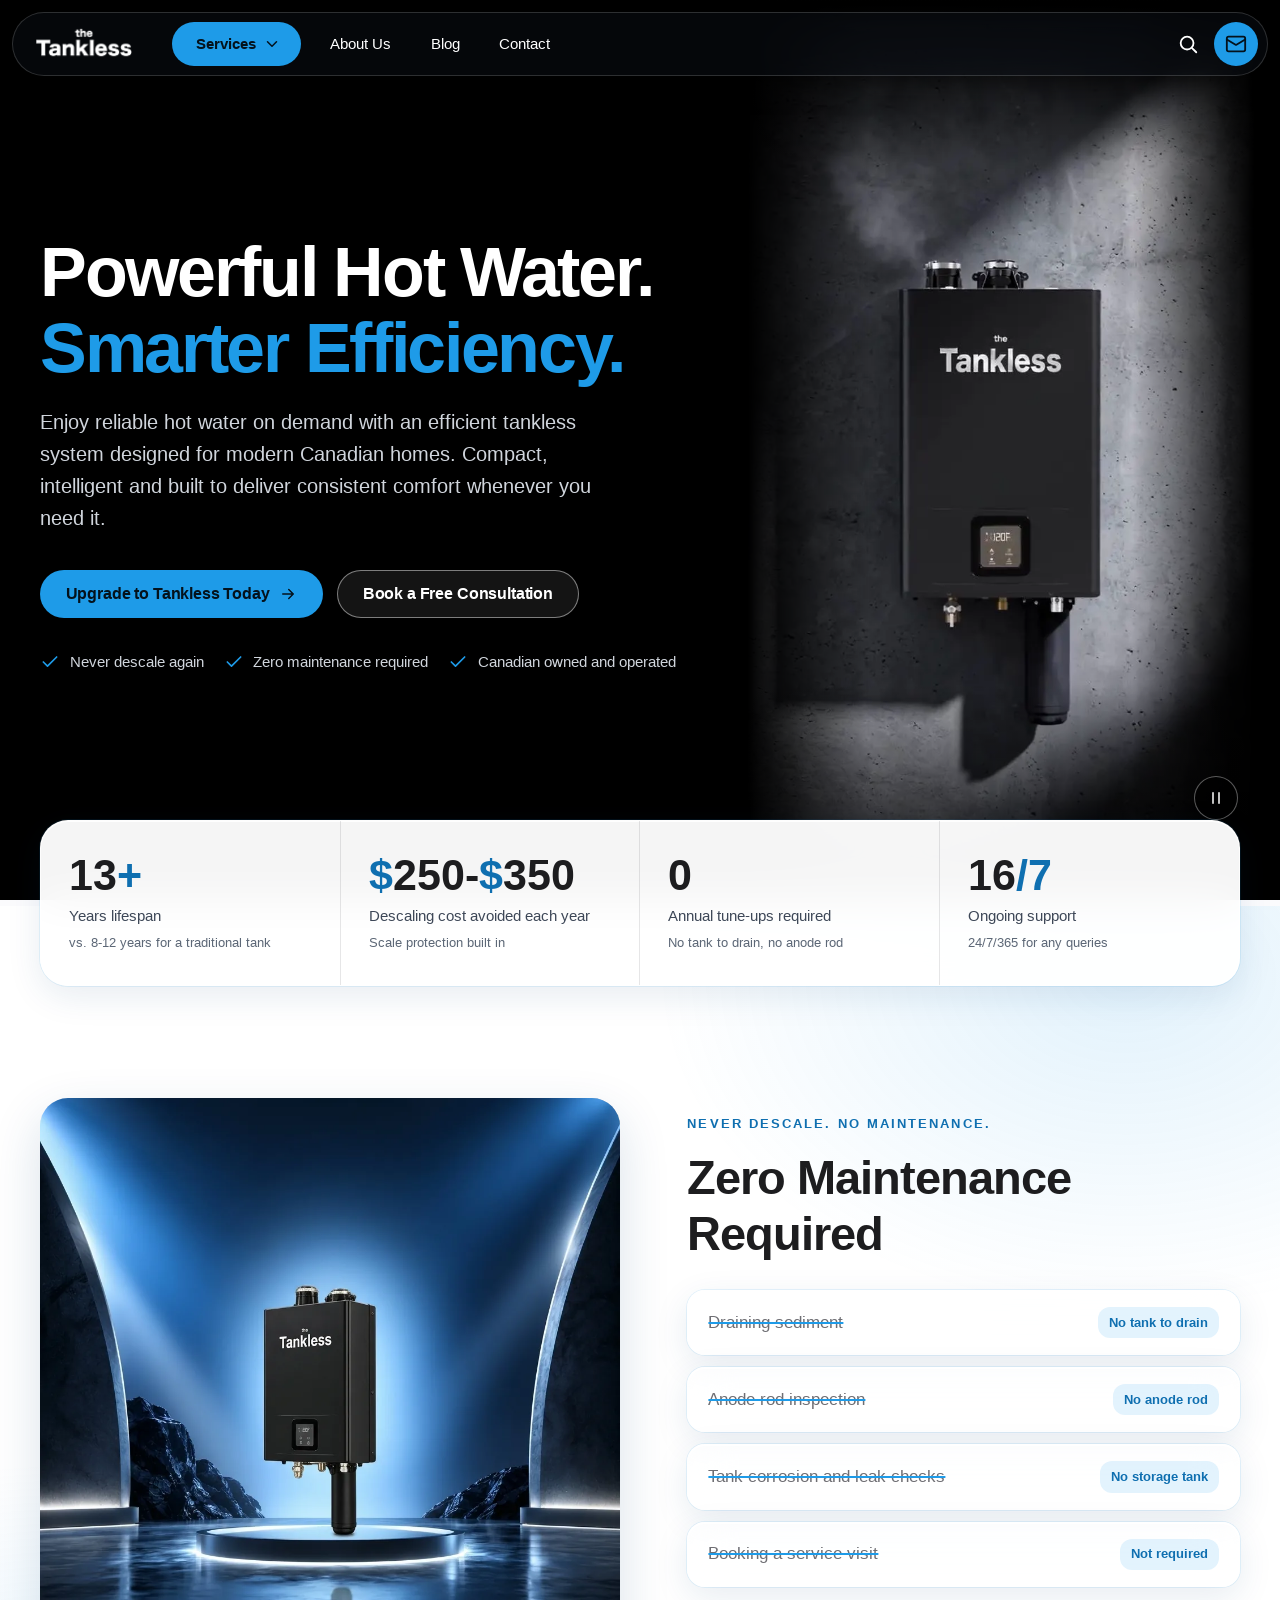
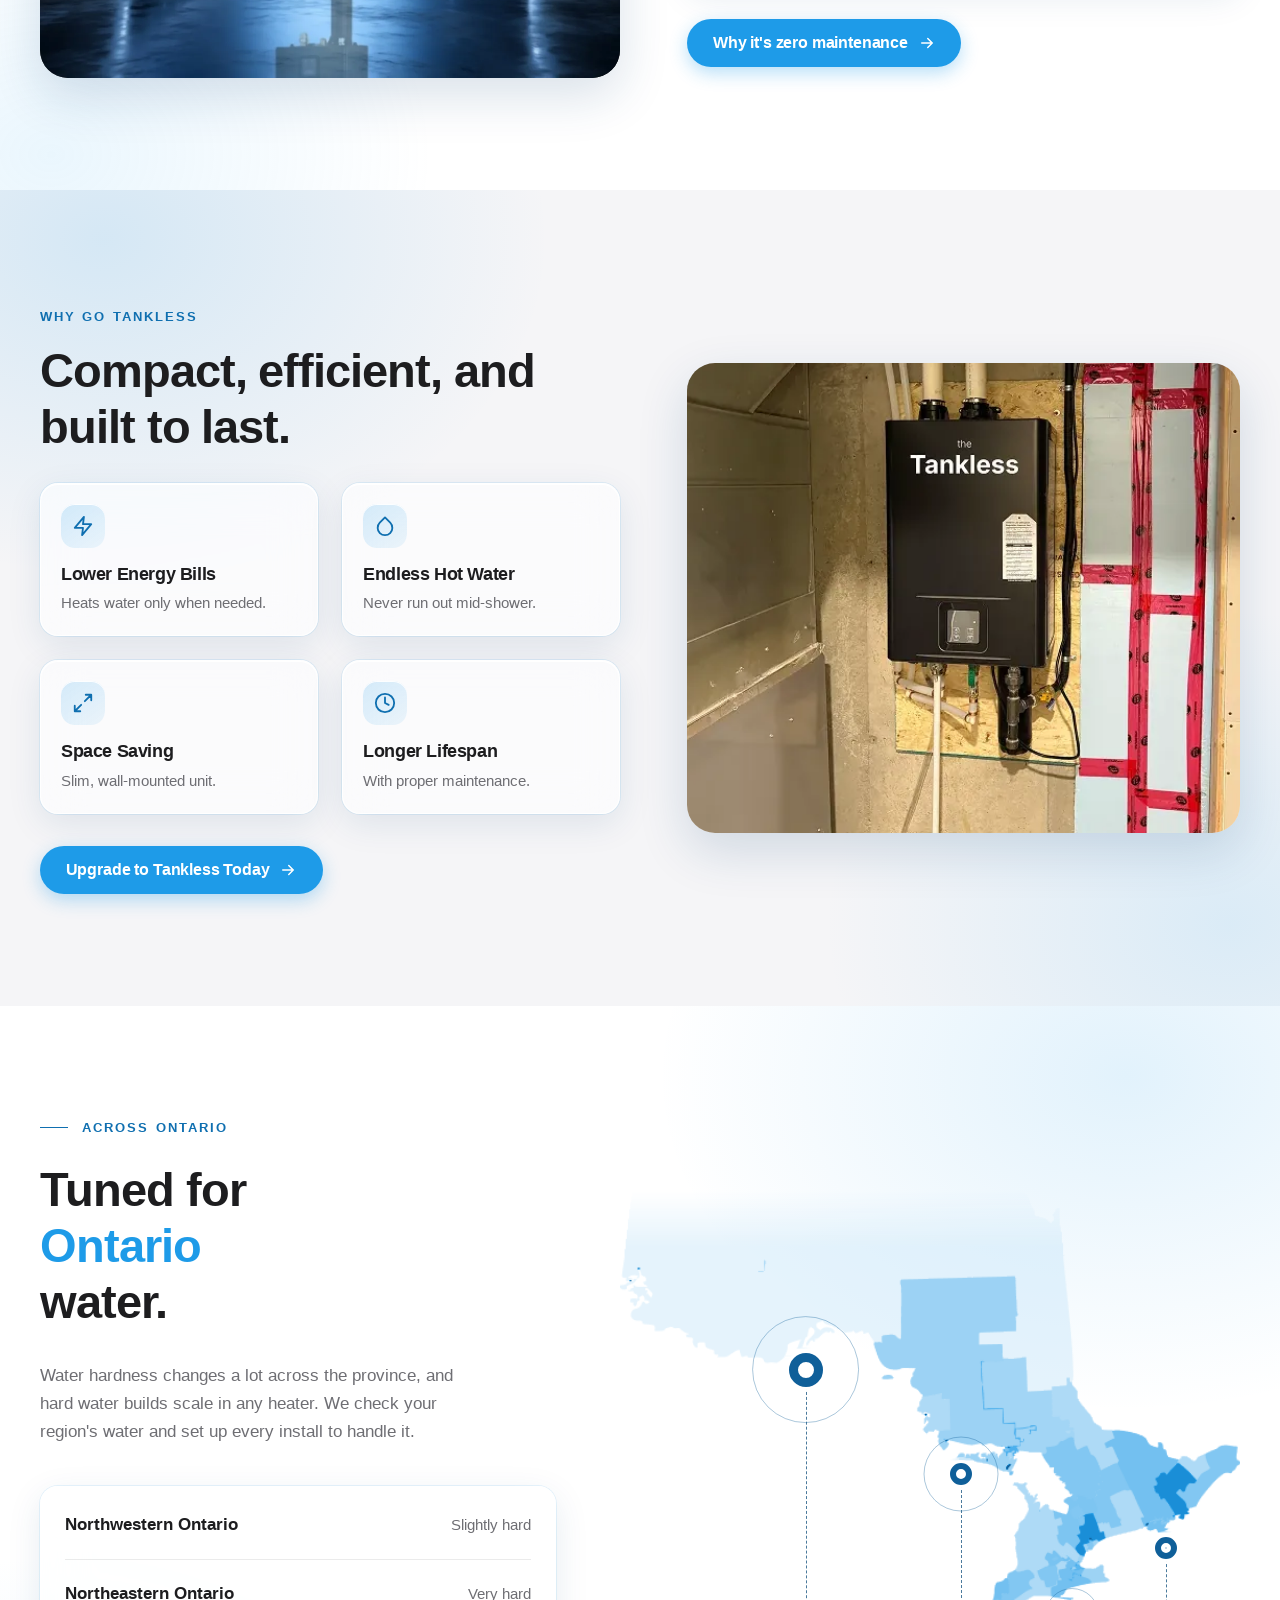
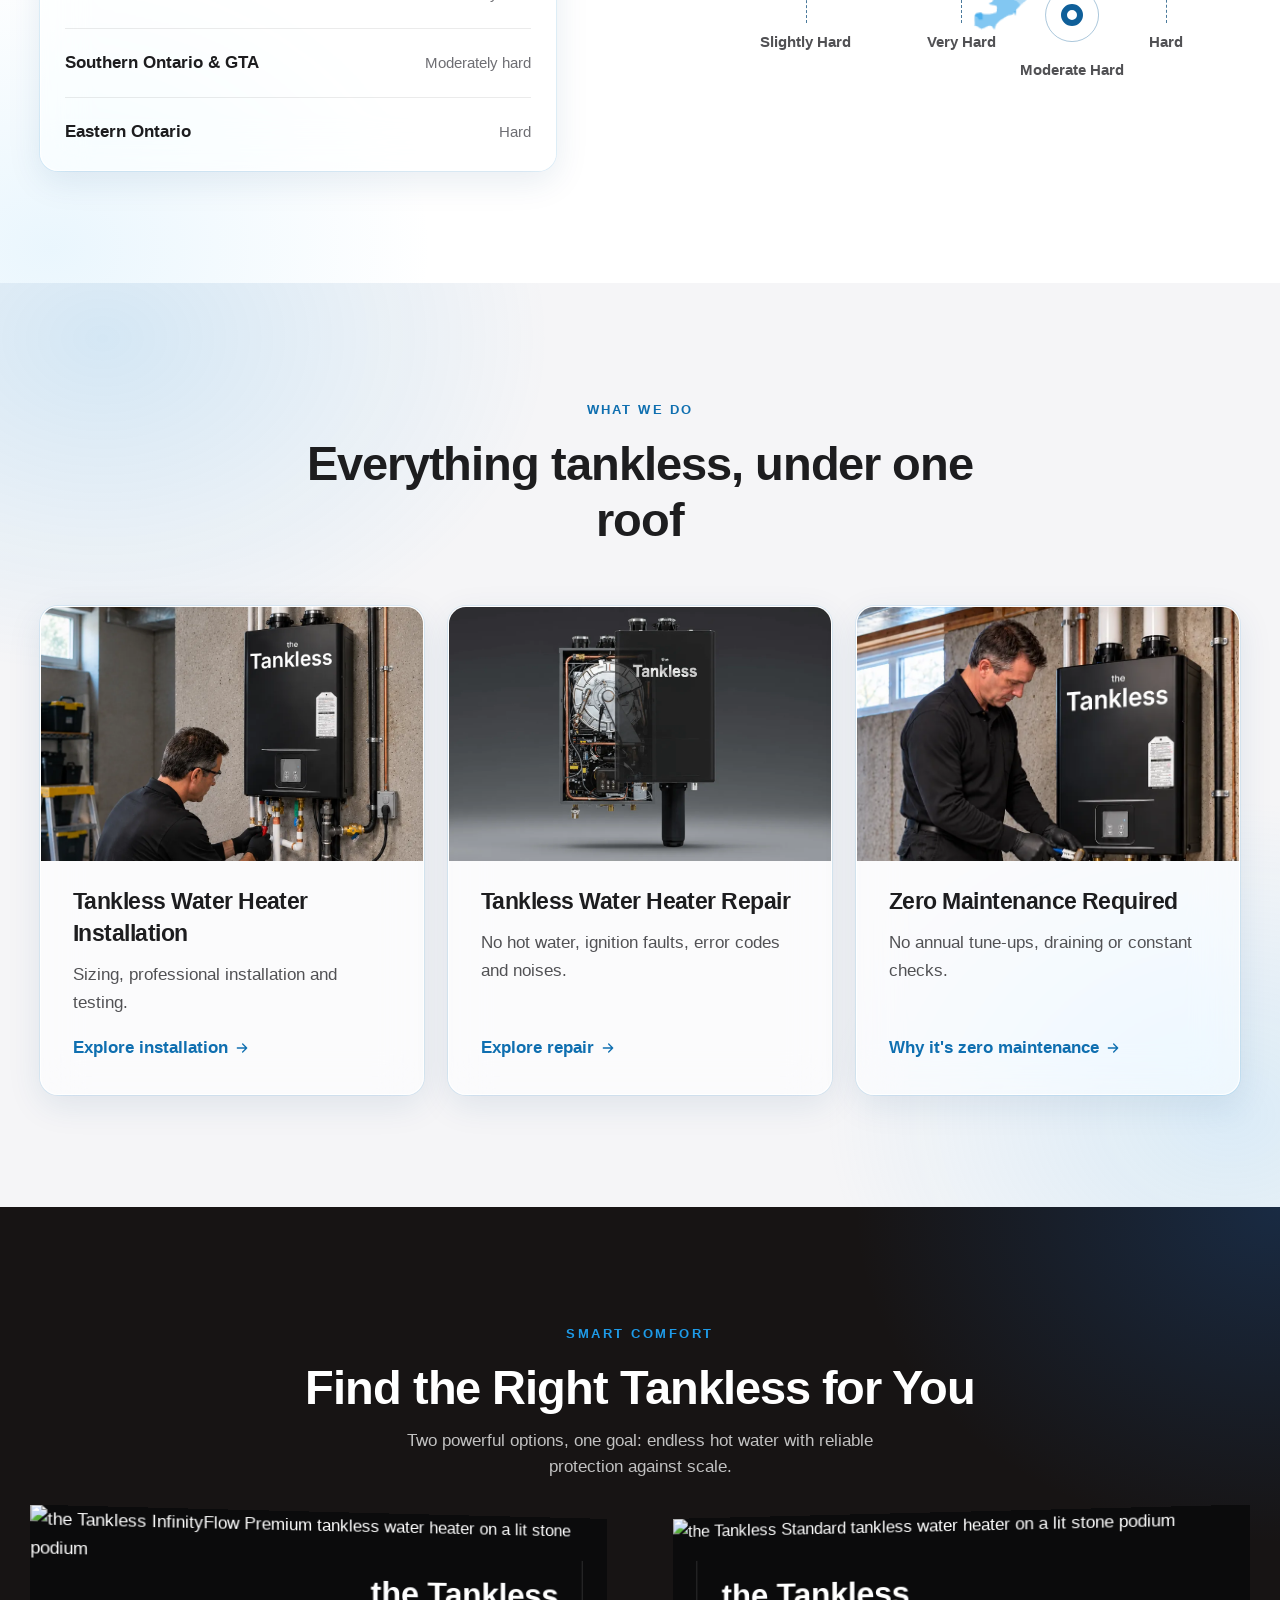
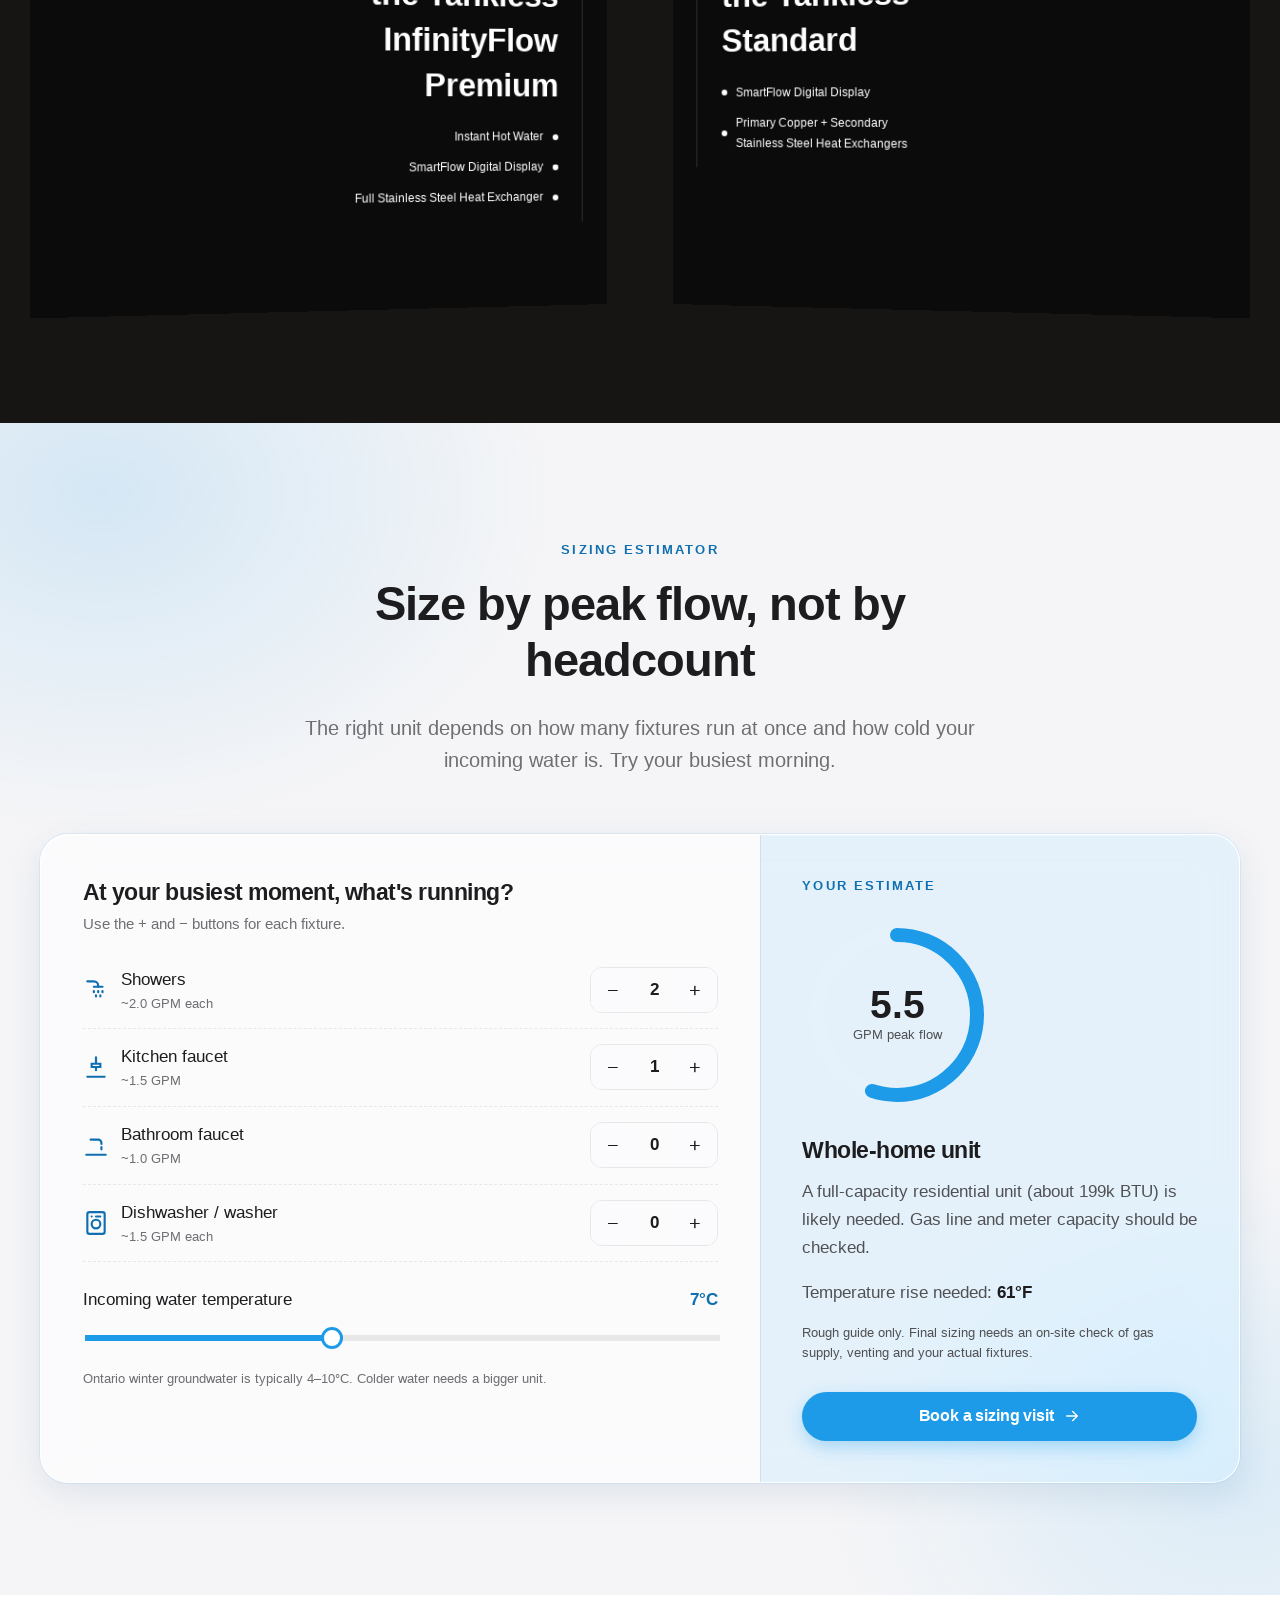
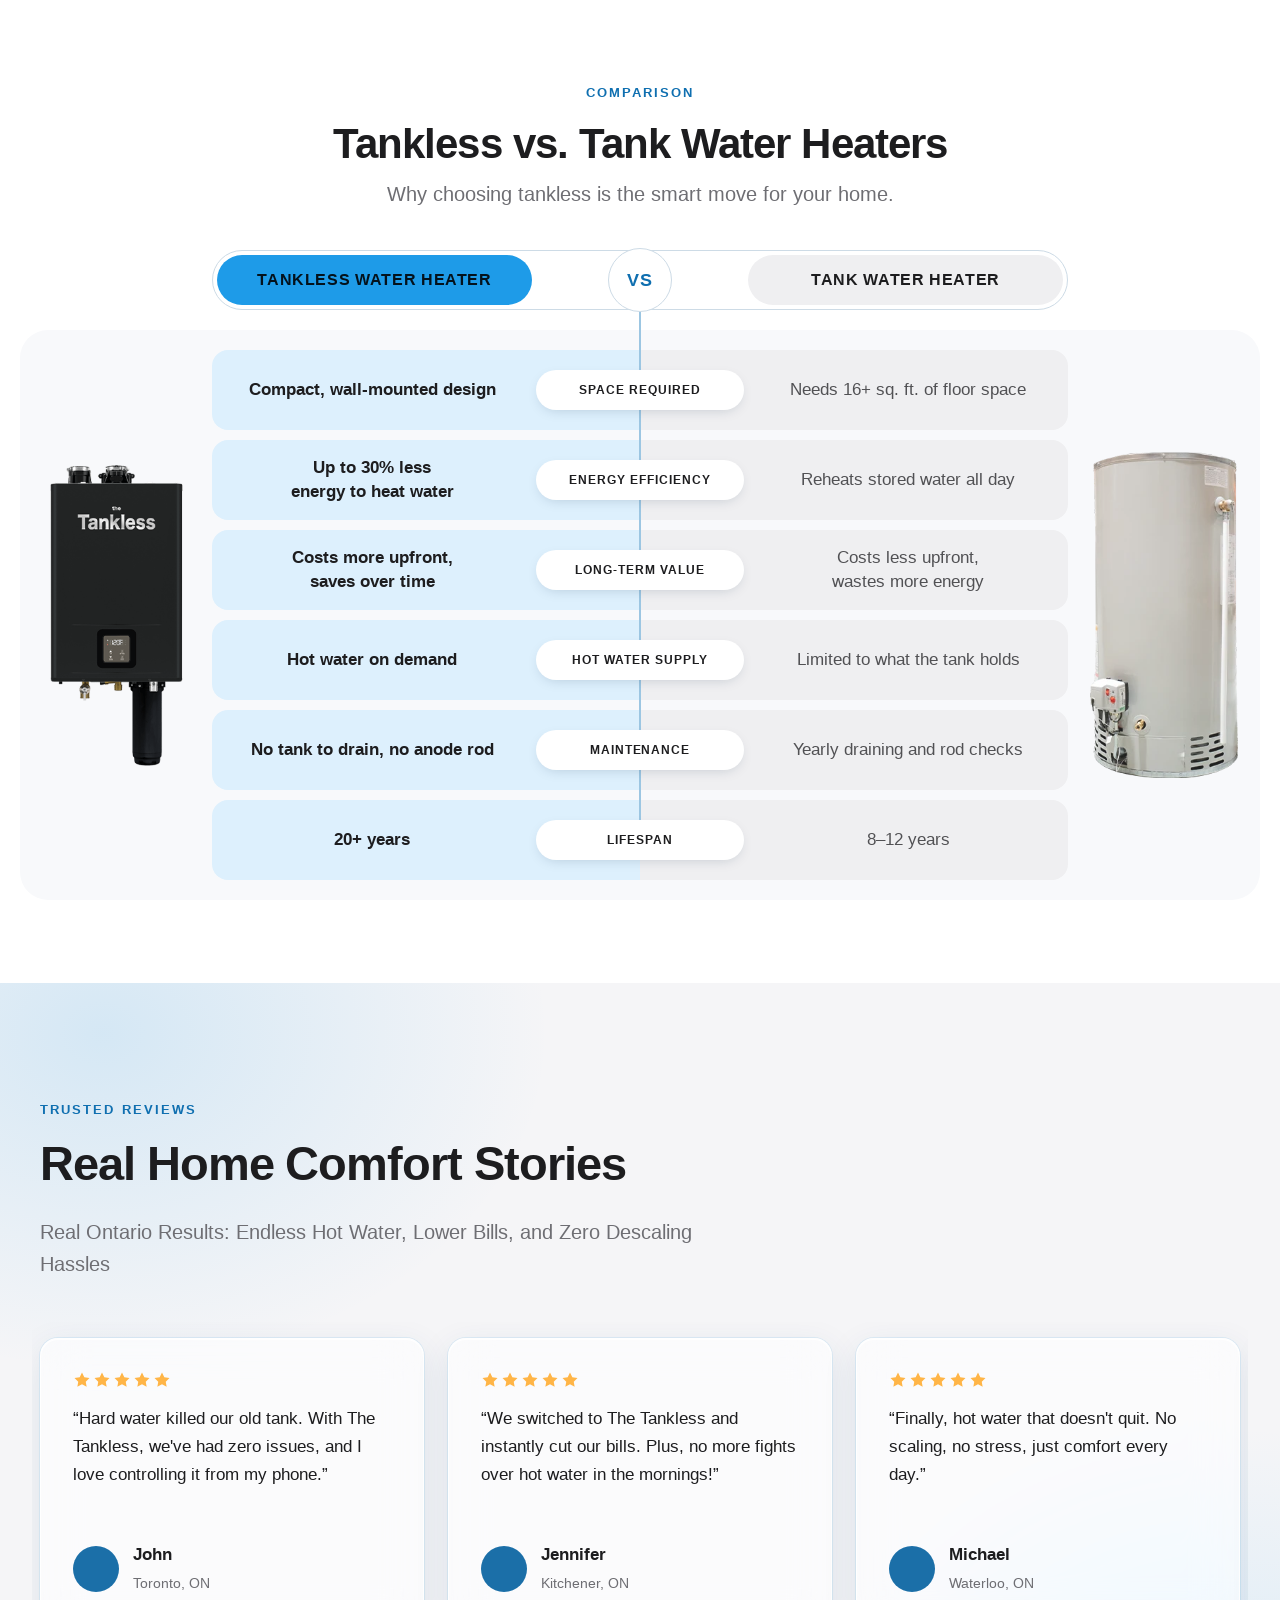
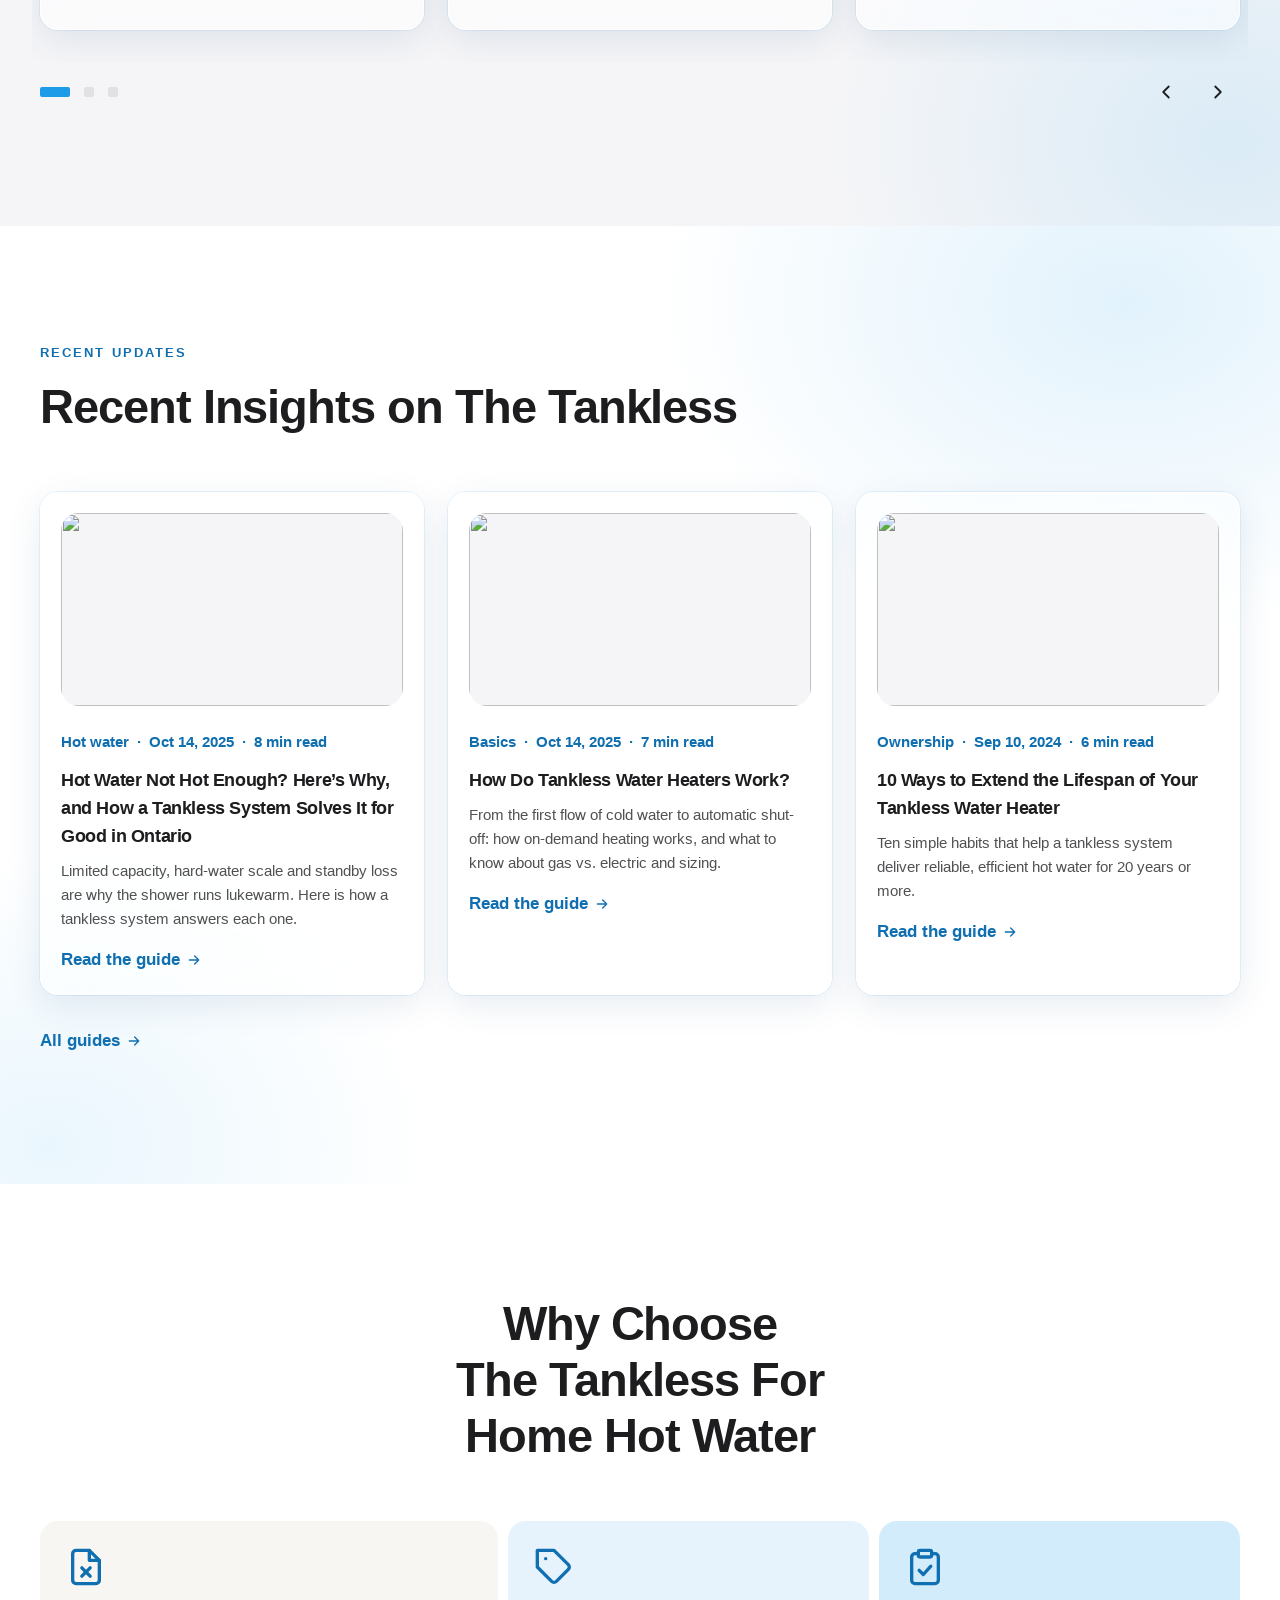
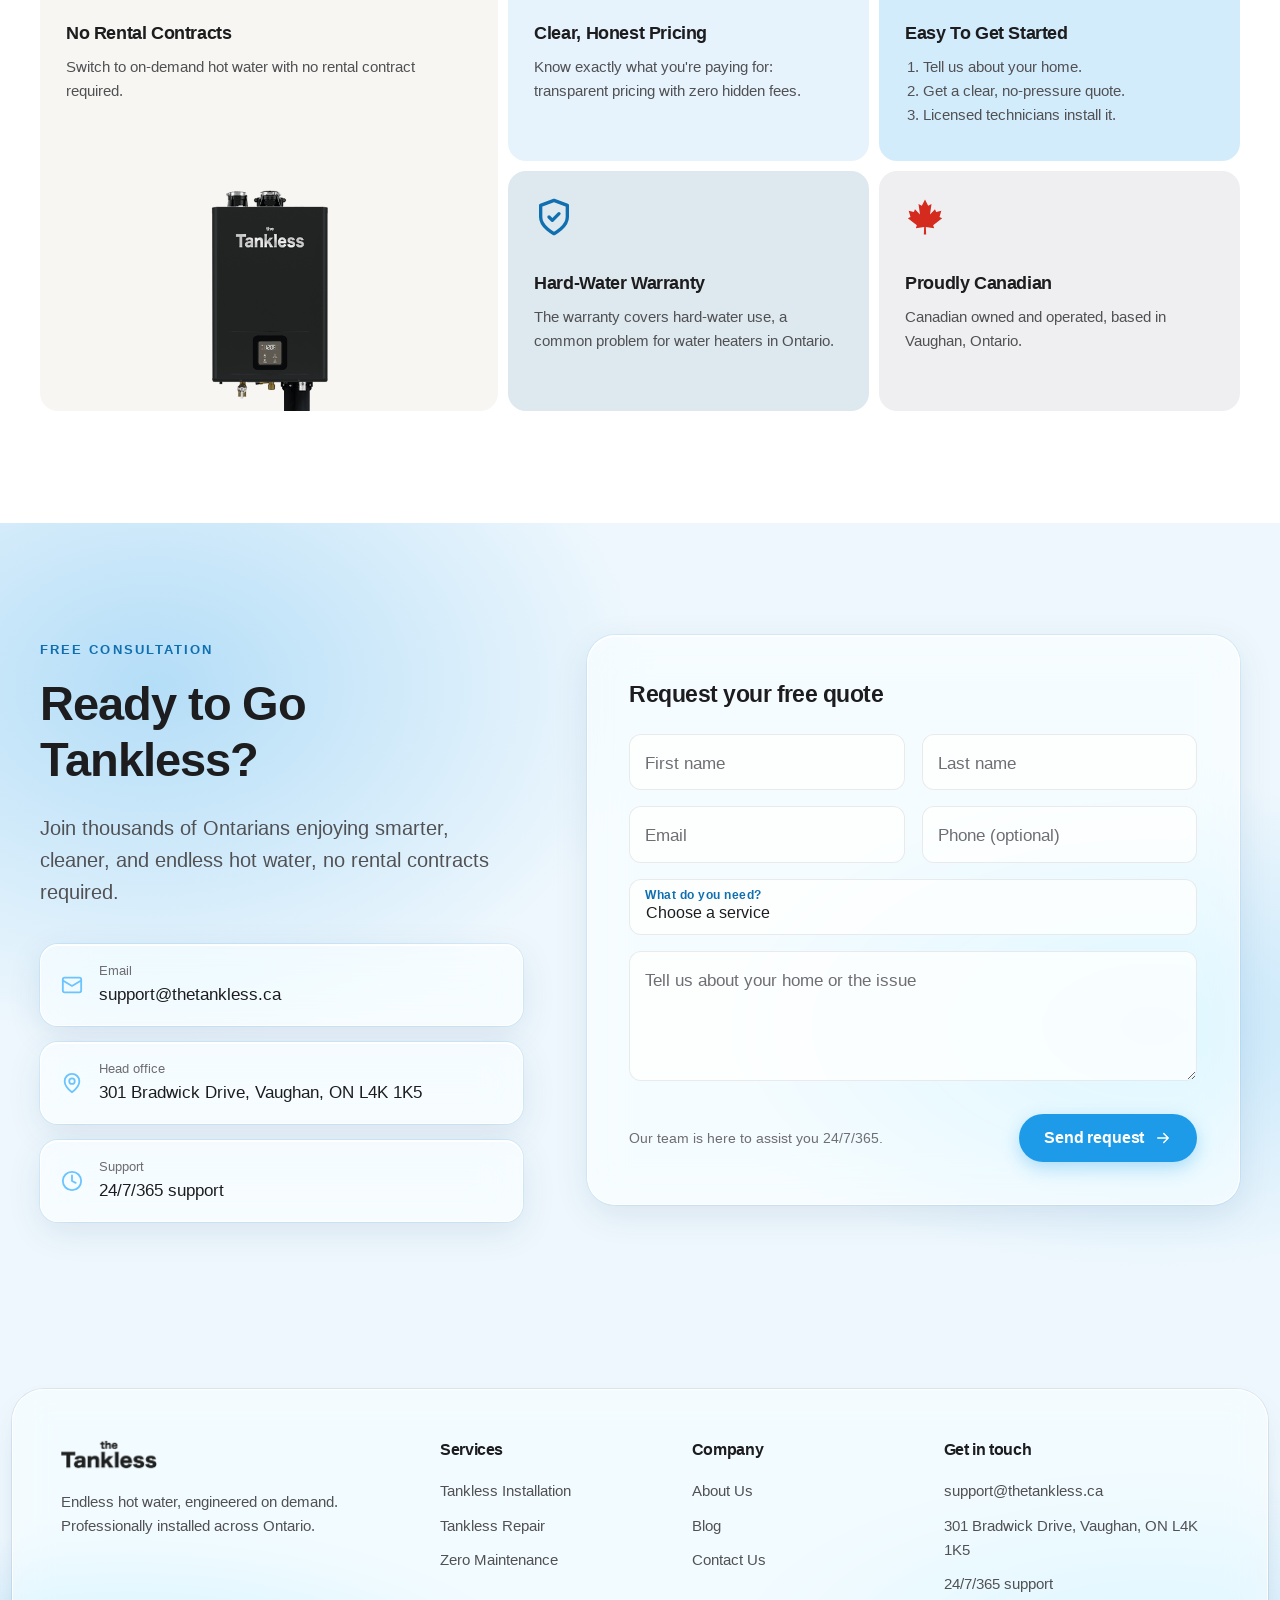
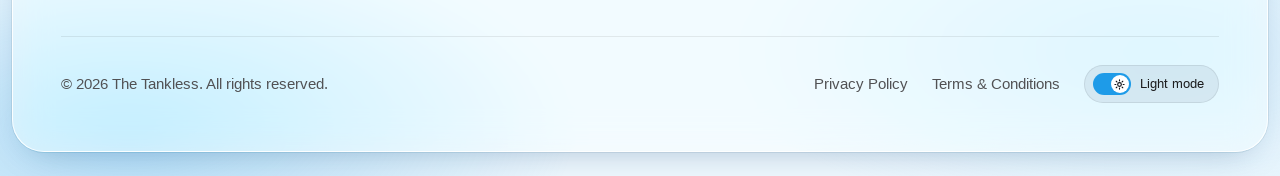
==== commit 529652fc: "Refresh sections, product photos and mobile performance - Mobile video: compressed hero.mp4, plays a" ====
--- a/index.html
+++ b/index.html
@@ -5,12 +5,13 @@
   <meta name="viewport" content="width=device-width, initial-scale=1.0">
   <title>Tankless Water Heaters in Ontario | The Tankless</title>
   <meta name="description" content="Reliable hot water on demand with an efficient tankless system designed for modern Canadian homes. Installation, repair and zero-maintenance tankless water heaters in Ontario.">
-  <link rel="preconnect" href="https://fonts.googleapis.com">
-  <link rel="preconnect" href="https://fonts.gstatic.com" crossorigin>
-  <link href="https://fonts.googleapis.com/css2?family=Inter:opsz,wght@14..32,400..700&display=swap" rel="stylesheet">
+  <link rel="preconnect" href="https://api.fontshare.com">
+  <link rel="preconnect" href="https://cdn.fontshare.com" crossorigin>
+  <link href="https://api.fontshare.com/v2/css?f[]=satoshi@1&display=swap" rel="stylesheet" media="print" onload="this.media='all'">
+  <noscript><link href="https://api.fontshare.com/v2/css?f[]=satoshi@1&display=swap" rel="stylesheet"></noscript>
   <link rel="icon" href="assets/favicon.png" type="image/png">
   <script>try{var t=localStorage.getItem("theme");if(t==="dark")document.documentElement.setAttribute("data-theme",t)}catch(e){}</script>
-  <link rel="preload" as="image" href="assets/hero-poster.jpg" fetchpriority="high">
+  <link rel="preload" as="image" href="assets/hero-poster.webp" type="image/webp" fetchpriority="high">
   <link rel="stylesheet" href="css/style.css">
   <script src="js/blog.js" defer></script>
   <script src="js/main.js" defer></script>
@@ -23,20 +24,20 @@
     <!-- ================= HERO (video background) ================= -->
     <section class="vhero">
       <div class="vhero-media">
-        <video data-bg-video autoplay muted loop playsinline preload="metadata" poster="assets/hero-poster.jpg" width="720" height="1280" aria-hidden="true">
-          <source src="https://thetankless.ca/wp-content/uploads/2026/05/the-Tankless.mp4" type="video/mp4">
+        <video data-bg-video muted loop playsinline preload="none" poster="assets/hero-poster.webp" width="720" height="1280" aria-hidden="true">
+          <source src="assets/hero.mp4" type="video/mp4">
         </video>
         <button type="button" class="video-toggle" aria-label="Pause background video"></button>
       </div>
       <div class="container">
         <div class="vhero-copy">
-          <h1 data-reveal data-delay=".08">Powerful Hot Water. <span class="accent">Smarter Efficiency.</span></h1>
-          <p class="hero-lead" data-reveal data-delay=".16">Enjoy reliable hot water on demand with an efficient tankless system designed for modern Canadian homes. Compact, intelligent and built to deliver consistent comfort whenever you need it.</p>
-          <div class="btn-row" data-reveal data-delay=".24">
+          <h1>Powerful Hot Water. <span class="accent">Smarter Efficiency.</span></h1>
+          <p class="hero-lead">Enjoy reliable hot water on demand with an efficient tankless system designed for modern Canadian homes. Compact, intelligent and built to deliver consistent comfort whenever you need it.</p>
+          <div class="btn-row">
             <a href="#contact" class="btn btn--primary">Upgrade to Tankless Today <span data-icon="arrow"></span></a>
             <a href="#contact" class="btn btn--ghost">Book a Free Consultation</a>
           </div>
-          <div class="hero-trust" data-reveal data-delay=".32">
+          <div class="hero-trust">
             <div><span data-icon="check"></span>Never descale again</div>
             <div><span data-icon="check"></span>Zero maintenance required</div>
             <div><span data-icon="check"></span>Canadian owned and operated</div>
@@ -61,7 +62,7 @@
     <section class="section section--white" id="zero-maintenance">
       <div class="container split">
         <figure class="media-frame media-frame--square" data-reveal="left">
-          <img src="https://thetankless.ca/wp-content/uploads/2026/11/cd0683c861fb384084634f4f0f01bed3194a7e1b.webp" alt="The Tankless wall-mounted tankless water heater" width="940" height="1080" loading="lazy">
+          <img src="assets/tankless-stage.webp" alt="The Tankless unit on a lit round platform between two curved walls" width="1024" height="1024" loading="lazy">
         </figure>
         <div data-reveal="right">
           <span class="eyebrow">Never descale. No maintenance.</span>
@@ -104,7 +105,7 @@
           <a href="#contact" class="btn btn--primary">Upgrade to Tankless Today <span data-icon="arrow"></span></a>
         </div>
         <figure class="photo-frame" data-reveal="right">
-          <img src="assets/tankless-installed.webp" alt="The Tankless unit mounted on a basement wall" width="1400" height="933" loading="lazy">
+          <img src="assets/installed-basement.webp" alt="A Tankless unit installed on a basement wall" width="558" height="450" loading="lazy">
         </figure>
       </div>
     </section>
@@ -147,19 +148,19 @@
         </div>
         <div class="grid grid-3">
           <article class="card service-card" data-reveal data-delay="0">
-            <div class="card-media"><img src="assets/tankless-installation.webp" alt="Technician installing a Tankless water heater" width="1400" height="933" loading="lazy"></div>
+            <div class="card-media"><img src="assets/install-technician.webp" alt="Technician connecting the pipes on a wall-mounted Tankless unit" width="1024" height="683" loading="lazy"></div>
             <h3>Tankless Water Heater Installation</h3>
             <p>Sizing, professional installation and testing.</p>
             <a href="installation.html" class="link-arrow">Explore installation <span data-icon="arrow"></span></a>
           </article>
           <article class="card service-card service-card--featured" data-reveal data-delay=".1">
-            <div class="card-media"><img src="assets/tankless-repair.webp" alt="Technician testing a Tankless unit with a handheld meter" width="1400" height="933" loading="lazy"></div>
+            <div class="card-media"><img src="assets/repair-inside-unit.webp" alt="Cutaway view showing the parts inside a Tankless unit" width="1292" height="861" loading="lazy"></div>
             <h3>Tankless Water Heater Repair</h3>
             <p>No hot water, ignition faults, error codes and noises.</p>
             <a href="repair.html" class="link-arrow">Explore repair <span data-icon="arrow"></span></a>
           </article>
           <article class="card service-card" data-reveal data-delay=".2">
-            <div class="card-media"><img src="assets/tankless-maintenance.webp" alt="Technician checking a wall-mounted Tankless unit" width="1400" height="933" loading="lazy"></div>
+            <div class="card-media"><img src="assets/maintenance-technician.webp" alt="Technician working beside a wall-mounted Tankless unit" width="789" height="526" loading="lazy"></div>
             <h3>Zero Maintenance Required</h3>
             <p>No annual tune-ups, draining or constant checks.</p>
             <a href="maintenance.html" class="link-arrow">Why it's zero maintenance <span data-icon="arrow"></span></a>
@@ -169,29 +170,29 @@
     </section>
 
     <!-- ================= MODELS ================= -->
-    <section class="section section--alt" id="models">
+    <section class="section smart" id="models">
       <div class="container">
         <div class="section-head section-head--center" data-reveal>
           <span class="eyebrow">Smart comfort</span>
           <h2>Find the Right Tankless for You</h2>
           <p>Two powerful options, one goal: endless hot water with reliable protection against scale.</p>
         </div>
-        <div class="models">
-          <article class="model-card model-card--premium" data-reveal="left">
-            <img src="https://thetankless.ca/wp-content/uploads/2026/04/img-1-2.webp" alt="the Tankless InfinityFlow Premium tankless water heater on a lit stone podium" width="1000" height="600" loading="lazy">
-            <div class="model-body">
-              <h3>the Tankless InfinityFlow Premium</h3>
-              <ul><li>Instant Hot Water</li><li>SmartFlow Digital Display</li><li>Full Stainless Steel Heat Exchanger</li></ul>
-            </div>
-          </article>
-          <article class="model-card model-card--standard" data-reveal="right">
-            <img src="https://thetankless.ca/wp-content/uploads/2026/04/img-3.webp" alt="the Tankless Standard tankless water heater on a lit stone podium" width="1000" height="600" loading="lazy">
-            <div class="model-body">
-              <h3>the Tankless Standard</h3>
-              <ul><li>SmartFlow Digital Display</li><li>Primary Copper + Secondary Stainless Steel Heat Exchangers</li></ul>
-            </div>
-          </article>
-        </div>
+      </div>
+      <div class="models" data-reveal>
+        <article class="model-card model-card--premium">
+          <img src="https://thetankless.ca/wp-content/uploads/2026/04/img-1-2.webp" alt="the Tankless InfinityFlow Premium tankless water heater on a lit stone podium" width="840" height="580" loading="lazy">
+          <div class="model-body">
+            <h3>the Tankless InfinityFlow Premium</h3>
+            <ul><li>Instant Hot Water</li><li>SmartFlow Digital Display</li><li>Full Stainless Steel Heat Exchanger</li></ul>
+          </div>
+        </article>
+        <article class="model-card model-card--standard">
+          <img src="https://thetankless.ca/wp-content/uploads/2026/04/img-3.webp" alt="the Tankless Standard tankless water heater on a lit stone podium" width="840" height="580" loading="lazy">
+          <div class="model-body">
+            <h3>the Tankless Standard</h3>
+            <ul><li>SmartFlow Digital Display</li><li>Primary Copper + Secondary Stainless Steel Heat Exchangers</li></ul>
+          </div>
+        </article>
       </div>
     </section>
 
@@ -250,25 +251,58 @@
     </section>
 
     <!-- ================= COMPARISON ================= -->
-    <section class="section section--white" id="compare">
-      <div class="container">
-        <div class="section-head section-head--center" data-reveal>
-          <span class="eyebrow">Tankless vs. tank</span>
-          <h2>Why Choosing Tankless Over Traditional Tank Water Heaters Is the Smart Move</h2>
-        </div>
-        <div class="table-wrap" data-reveal>
-          <table class="compare">
-            <thead><tr><th scope="col">Feature</th><th scope="col">Traditional tank</th><th scope="col" class="is-us">Tankless</th></tr></thead>
-            <tbody>
-              <tr><th scope="row">Energy</th><td><span class="tag-no">Wastes $200+ in energy every year</span></td><td class="is-us"><span class="tag-yes">Save 30-50% on energy bills</span></td></tr>
-              <tr><th scope="row">Space</th><td><span class="tag-no">Takes up 16+ sq. ft. of floor space</span></td><td class="is-us"><span class="tag-yes">Compact wall-mount, saves space</span></td></tr>
-              <tr><th scope="row">Hot water</th><td><span class="tag-no">Limited, runs out in 20 min</span></td><td class="is-us"><span class="tag-yes">Unlimited hot water supply</span></td></tr>
-              <tr><th scope="row">Lifespan</th><td><span class="tag-no">Shorter lifespan: 8-12 years</span></td><td class="is-us"><span class="tag-yes">Long-lasting: 20+ years</span></td></tr>
-              <tr><th scope="row">Risk</th><td><span class="tag-no">Risk of tank failure and flooding</span></td><td class="is-us"><span class="tag-yes">Smart home compatible</span></td></tr>
-              <tr><th scope="row">Initial purchase cost</th><td>Lower initial purchase cost</td><td class="is-us">Higher initial purchase cost</td></tr>
-            </tbody>
-          </table>
-        </div>
+    <section class="section vs-section" id="compare">
+      <div class="container">
+        <div class="section-head section-head--center" data-reveal>
+          <span class="eyebrow">Comparison</span>
+          <h2>Tankless vs. Tank Water Heaters</h2>
+          <p>Why choosing tankless is the smart move for your home.</p>
+        </div>
+      </div>
+      <div class="vs" data-reveal>
+        <img class="vs-unit" src="assets/tankless-unit.png" alt="" width="288" height="496" loading="lazy">
+        <table class="vs-table" role="table" aria-label="Tankless water heater compared with a tank water heater">
+          <thead role="rowgroup">
+            <tr role="row">
+              <th role="columnheader" scope="col" class="vs-us"><span>Tankless water heater</span></th>
+              <th role="columnheader" scope="col" class="vs-mid"><span aria-hidden="true">VS</span><span class="sr-only">Feature</span></th>
+              <th role="columnheader" scope="col" class="vs-them"><span>Tank water heater</span></th>
+            </tr>
+          </thead>
+          <tbody role="rowgroup">
+              <tr role="row">
+                <td role="cell" class="vs-us">Compact, wall-mounted design</td>
+                <th role="rowheader" scope="row" class="vs-label"><span>Space required</span></th>
+                <td role="cell" class="vs-them">Needs 16+ sq. ft. of floor space</td>
+              </tr>
+              <tr role="row">
+                <td role="cell" class="vs-us">Up to 30% less energy to heat water</td>
+                <th role="rowheader" scope="row" class="vs-label"><span>Energy efficiency</span></th>
+                <td role="cell" class="vs-them">Reheats stored water all day</td>
+              </tr>
+              <tr role="row">
+                <td role="cell" class="vs-us">Costs more upfront, saves over time</td>
+                <th role="rowheader" scope="row" class="vs-label"><span>Long-term value</span></th>
+                <td role="cell" class="vs-them">Costs less upfront, wastes more energy</td>
+              </tr>
+              <tr role="row">
+                <td role="cell" class="vs-us">Hot water on demand</td>
+                <th role="rowheader" scope="row" class="vs-label"><span>Hot water supply</span></th>
+                <td role="cell" class="vs-them">Limited to what the tank holds</td>
+              </tr>
+              <tr role="row">
+                <td role="cell" class="vs-us">No tank to drain, no anode rod</td>
+                <th role="rowheader" scope="row" class="vs-label"><span>Maintenance</span></th>
+                <td role="cell" class="vs-them">Yearly draining and rod checks</td>
+              </tr>
+              <tr role="row">
+                <td role="cell" class="vs-us">20+ years</td>
+                <th role="rowheader" scope="row" class="vs-label"><span>Lifespan</span></th>
+                <td role="cell" class="vs-them">8–12 years</td>
+              </tr>
+          </tbody>
+        </table>
+        <img class="vs-unit" src="assets/tank-water-heater.webp" alt="" width="210" height="466" loading="lazy">
       </div>
     </section>
 
@@ -312,37 +346,42 @@
       </div>
     </section>
 
-    <!-- ================= SUPPORT ================= -->
-    <section class="section section--alt">
-      <div class="container">
-        <ul class="support-panel" data-reveal>
-          <li class="support-item">
-            <div class="icon-tile"><span data-icon="headset"></span></div>
-            <div>
-              <h3>Ongoing Support</h3>
-              <p>Our team is here to assist you 24/7/365 with any queries.</p>
-            </div>
-          </li>
-          <li class="support-item">
-            <div class="icon-tile"><span data-icon="shield"></span></div>
-            <div>
-              <h3>Trustworthy Services</h3>
-              <p>We ensure a top-notch customer experience.</p>
-            </div>
-          </li>
-          <li class="support-item">
-            <div class="icon-tile"><span data-icon="tag"></span></div>
-            <div>
-              <h3>Clear &amp; Honest Pricing</h3>
-              <p>Know exactly what you're paying for: transparent pricing with zero hidden fees.</p>
-            </div>
-          </li>
-          <li class="support-item">
-            <div class="icon-tile icon-tile--maple"><span data-icon="maple"></span></div>
-            <div>
-              <h3>Proudly Canadian</h3>
-              <p>Canadian owned and operated.</p>
-            </div>
+    <!-- ================= WHY CHOOSE US ================= -->
+    <section class="section why" id="why-choose">
+      <div class="container">
+        <div class="section-head section-head--center" data-reveal>
+          <h2>Why Choose The Tankless For Home Hot Water</h2>
+        </div>
+        <ul class="why-grid">
+          <li class="why-card why-card--feature">
+            <span data-icon="contract"></span>
+            <h3>No Rental Contracts</h3>
+            <p>Switch to on-demand hot water with no rental contract required.</p>
+            <img src="assets/tankless-unit.png" alt="The Tankless water heater unit" width="288" height="496" loading="lazy">
+          </li>
+          <li class="why-card why-card--pricing">
+            <span data-icon="tag"></span>
+            <h3>Clear, Honest Pricing</h3>
+            <p>Know exactly what you're paying for: transparent pricing with zero hidden fees.</p>
+          </li>
+          <li class="why-card why-card--start">
+            <span data-icon="steps"></span>
+            <h3>Easy To Get Started</h3>
+            <ol>
+              <li>Tell us about your home.</li>
+              <li>Get a clear, no-pressure quote.</li>
+              <li>Licensed technicians install it.</li>
+            </ol>
+          </li>
+          <li class="why-card why-card--warranty">
+            <span data-icon="shield"></span>
+            <h3>Hard-Water Warranty</h3>
+            <p>The warranty covers hard-water use, a common problem for water heaters in Ontario.</p>
+          </li>
+          <li class="why-card why-card--canada">
+            <span data-icon="maple"></span>
+            <h3>Proudly Canadian</h3>
+            <p>Canadian owned and operated, based in Vaughan, Ontario.</p>
           </li>
         </ul>
       </div>
--- a/css/style.css
+++ b/css/style.css
@@ -4,6 +4,12 @@
    5. Sections 6. Page-specific   7. Animations   8. Responsive
    Change brand colours / fonts in section 1 only.
    ========================================================= */
+
+/* Satoshi loads from Fontshare (see the <head> of each page). Its licence does not allow the font
+   files to be copied into a public repository. These stand-ins are sized to match it, so text
+   barely moves when Satoshi arrives. */
+@font-face { font-family: "Satoshi Fallback"; font-weight: 300 500; size-adjust: 99%; src: local("Arial"), local("ArialMT"), local("Helvetica"), local("Liberation Sans"), local("Roboto"); }
+@font-face { font-family: "Satoshi Fallback"; font-weight: 600 900; size-adjust: 97.7%; src: local("Arial Bold"), local("Arial-BoldMT"), local("Helvetica Bold"), local("Liberation Sans Bold"), local("Roboto Bold"); }
 
 /* ---------- 1. Design tokens ---------- */
 
@@ -36,7 +42,7 @@
   --danger: #e0473a;
 
   /* Type */
-  --font-sans: -apple-system, BlinkMacSystemFont, "Inter", "Segoe UI", Roboto, "Helvetica Neue", Arial, sans-serif;
+  --font-sans: "Satoshi", "Satoshi Fallback", -apple-system, BlinkMacSystemFont, "Segoe UI", Roboto, "Helvetica Neue", Arial, sans-serif;
   --font-head: var(--font-sans);
   --font-body: var(--font-sans);
   /* size / line height, all whole pixels at the default 16px root */
@@ -84,6 +90,9 @@
 }
 
 img, svg { display: block; max-width: 100%; }
+/* hold the space for icons that the script inserts, so nothing moves when they appear */
+span[data-icon] { display: inline-block; flex: none; width: 18px; height: 18px; }
+.hero-trust span[data-icon] { width: 20px; height: 20px; }
 a { color: inherit; text-decoration: none; }
 button { font: inherit; cursor: pointer; }
 h1, h2, h3, h4 { font-family: var(--font-head); color: var(--ink); line-height: 1.2; margin: 0 0 .5em; letter-spacing: -.02em; }
@@ -262,6 +271,7 @@
   
 }
 .media-frame img { width: 100%; height: 100%; object-fit: cover; }
+figure.media-frame { margin: 0; }   /* browsers indent <figure> by 40px by default */
 .media-frame svg.illus { position: absolute; inset: 0; width: 100%; height: 100%; }
 .media-tag { position: absolute; left: 1.25rem; bottom: 1.25rem; display: flex; gap: .75rem; align-items: center; padding: .8rem 1rem; border-radius: var(--radius); background: #fff; color: #000; font-weight: 700; font-size: var(--fs-sm); line-height: var(--lh-sm); }
 .media-tag svg { width: 22px; height: 22px; color: var(--success); }
@@ -761,32 +771,9 @@
   .carousel .t-track { grid-template-columns: repeat(3, minmax(0, 1fr)); }
 }
 
-/* ---------- Models: image cards with overlaid copy ---------- */
-.models { display: grid; grid-template-columns: repeat(2, minmax(0, 1fr)); gap: 1.5rem; }
-.model-card { position: relative; border-radius: var(--radius-lg); overflow: hidden; background: #0b0b0c; aspect-ratio: 5 / 3; color: #fff; isolation: isolate; }
-.model-card > img { position: absolute; inset: 0; width: 100%; height: 100%; object-fit: cover; z-index: -1; transition: transform 1.2s var(--ease); }
-.model-card:hover > img { transform: scale(1.03); }
-.model-body { position: absolute; top: 0; bottom: 0; width: 52%; display: flex; flex-direction: column; justify-content: center; padding: clamp(1rem, .5rem + 2vw, 2.5rem); }
-.model-body h3 { font-size: var(--fs-h3); line-height: var(--lh-h3); color: #fff; margin-bottom: 1.25rem; }
-.model-body ul { list-style: none; margin: 0; padding: 0; display: grid; gap: .6rem; font-size: 0.9375rem; line-height: 1.5rem; color: #e4e4e4; }
-.model-body li { position: relative; }
-.model-body li::before { content: ""; display: inline-block; width: 6px; height: 6px; border-radius: 50%; background: #fff; margin-right: .6rem; vertical-align: middle; }
 /* Premium: heater on the left, copy on the right (right-aligned, dot after text) */
-.model-card--premium .model-body { right: 0; text-align: right; border-right: 1px solid rgba(255, 255, 255, .15); margin-right: 2.5%; }
-.model-card--premium .model-body li::before { content: none; }
-.model-card--premium .model-body li::after { content: ""; display: inline-block; width: 6px; height: 6px; border-radius: 50%; background: #fff; margin-left: .6rem; vertical-align: middle; }
+
 /* Standard: heater on the right, copy on the left */
-.model-card--standard .model-body { left: 0; border-left: 1px solid rgba(255, 255, 255, .15); margin-left: 2.5%; }
-
-@media (max-width: 760px) {
-  .models { grid-template-columns: minmax(0, 1fr); }
-  .model-card { aspect-ratio: auto; display: flex; flex-direction: column; }
-  .model-card > img { position: static; z-index: auto; aspect-ratio: 5 / 3; height: auto; }
-  .model-card:hover > img { transform: none; }
-  .model-body { position: static; width: auto; margin: 0 !important; border: 0 !important; text-align: left !important; background: #0b0b0c; padding: 1.5rem; }
-  .model-card--premium .model-body li::before { content: ""; display: inline-block; width: 6px; height: 6px; border-radius: 50%; background: #fff; margin-right: .6rem; vertical-align: middle; }
-  .model-card--premium .model-body li::after { content: none; }
-}
 
 /* Showcase videos: never show a play button */
 .video-showcase .play-btn { display: none; }
@@ -794,22 +781,6 @@
 
 /* ---------- Support panel ---------- */
 /* 1px gap over a line-coloured background draws the dividers at every column count */
-.support-panel { list-style: none; margin: 0; padding: 0; display: grid; grid-template-columns: repeat(4, minmax(0, 1fr)); gap: 1px; background: var(--line); border: 1px solid var(--line); border-radius: var(--radius-lg); overflow: hidden; }
-.support-item { background: var(--surface); padding: 2rem 1.75rem; min-width: 0; }
-.support-item .icon-tile { width: 48px; height: 48px; margin-bottom: 1.25rem; }
-.support-item .icon-tile svg { width: 24px; height: 24px; }
-.support-item .icon-tile--maple { background: rgba(213, 43, 30, .14); color: #d52b1e; }
-.support-item .icon-tile--maple svg { width: 30px; height: 30px; }
-.support-item h3 { font-size: 1.125rem; line-height: 1.75rem; margin-bottom: .5rem; }
-.support-item p { font-size: var(--fs-sm); line-height: var(--lh-sm); color: var(--muted); margin: 0; }
-@media (max-width: 960px) {
-  .support-panel { grid-template-columns: repeat(2, minmax(0, 1fr)); }
-}
-@media (max-width: 640px) {
-  .support-panel { grid-template-columns: minmax(0, 1fr); }
-  .support-item { display: flex; gap: 1rem; align-items: flex-start; padding: 1.25rem; }
-  .support-item .icon-tile { margin: 0; flex: none; width: 44px; height: 44px; }
-}
 
 /* ---------- Photos and icon features (home) ---------- */
 .photo-frame { margin: 0; border-radius: var(--radius-lg); overflow: hidden; aspect-ratio: 4 / 3.4; }
@@ -828,8 +799,7 @@
 @media (max-width: 380px) { .feature-tiles { grid-template-columns: minmax(0, 1fr); } }
 
 /* ---------- Hero product image (inner pages) ---------- */
-/* The unit is black, so a soft light behind it separates it from the black hero */
-.hero-unit { margin: 0; justify-self: center; width: 100%; max-width: 480px; background: radial-gradient(closest-side, rgba(140, 205, 255, .42), rgba(30, 155, 232, .12) 60%, transparent); }
+.hero-unit { margin: 0; justify-self: center; width: 100%; max-width: 480px; }
 .hero-unit img { display: block; width: 100%; height: auto; }
 @media (max-width: 960px) { .hero-unit { order: -1; max-width: 300px; } }
 
@@ -906,11 +876,9 @@
 }
 @media (max-width: 960px) {
   :root { --fs-h2: 2.5rem; --lh-h2: 3rem; --fs-h1: 3rem; --lh-h1: 3.5rem; }
-  .model-body ul { font-size: .75rem; line-height: 1.125rem; }
-}
-@media (max-width: 760px) {
-  .model-body ul { font-size: .9375rem; line-height: 1.5rem; }
-}
+  
+}
+
 @media (max-width: 640px) {
   :root { --fs-h3: 1.25rem; --lh-h3: 1.75rem; --fs-h2: 2rem; --lh-h2: 2.5rem; --fs-h1: 2.25rem; --lh-h1: 2.75rem; }
   .hero-lead { font-size: 1.0625rem; line-height: 1.75rem; }
@@ -966,11 +934,6 @@
 
 /* ---------- Responsive fixes ---------- */
 
-/* model cards need the full row before the copy fits over the photo */
-@media (min-width: 761px) and (max-width: 960px) {
-  .models { grid-template-columns: minmax(0, 1fr); }
-  .model-body ul { font-size: .9375rem; line-height: 1.5rem; }
-}
 /* long button labels wrap inside narrow comparison cards */
 .versus-btn { white-space: normal; text-align: center; line-height: 1.25rem; padding: .875rem 1rem; }
 /* comparison tables fit small phones without sideways scrolling */
@@ -999,9 +962,9 @@
    ===================================================================== */
 :root { --tint: #f3f7fa; --tint-brand: #e9f5fd; }
 
-.map-light { display: none; }
-html[data-theme="light"] .map-light { display: block; }
-html[data-theme="light"] .map-dark { display: none; }
+.hardness-map img.map-light { display: none; }
+html[data-theme="light"] .hardness-map img.map-light { display: block; }
+html[data-theme="light"] .hardness-map img.map-dark { display: none; }
 /* section division: alternating backgrounds with a fine rule between them */
 html[data-theme="light"] main section.section { background: #fff; color: var(--body); border-top: 1px solid var(--line); }
 html[data-theme="light"] main section.section:nth-of-type(even) { background: var(--tint); }
@@ -1057,7 +1020,6 @@
 html[data-theme="light"] main .stats--after .stats-inner { background: #fff; border-color: var(--line); box-shadow: 0 18px 44px rgba(15, 45, 70, .12); -webkit-backdrop-filter: none; backdrop-filter: none; }
 html[data-theme="light"] main .hero-product .media-frame { border-color: var(--line); }
 
-html[data-theme="light"] .hero-unit { background: radial-gradient(closest-side, rgba(30, 155, 232, .22), transparent); }
 /* one accent colour: brand blue */
 .x-list span { color: var(--brand-ink); background: rgba(30, 155, 232, .12); }
 .avatar { background: #1b6fa8; }
@@ -1086,7 +1048,6 @@
 html[data-theme="light"] main .pin::before { border-color: #4a7a9c; }
 html[data-theme="light"] main .pin::after { border-color: rgba(15, 95, 153, .35); }
 /* product cards are photographs with a dark backdrop, so their titles stay white */
-html[data-theme="light"] main .model-body h3 { color: #fff; }
 
 /* =====================================================================
    Apple-style white theme with glass surfaces. Brand blue #1E9BE8.
@@ -1114,7 +1075,6 @@
 html[data-theme="light"] body main .hero { background: radial-gradient(46rem 34rem at 18% 28%, rgba(30, 155, 232, .24), transparent 70%), radial-gradient(42rem 32rem at 84% 62%, rgba(124, 200, 245, .34), transparent 70%), #fbfbfd; border-bottom: 0; }
 /* glass surfaces */
 html[data-theme="light"] main .card,
-html[data-theme="light"] main .support-panel,
 html[data-theme="light"] main .form-card,
 html[data-theme="light"] main .about-mission,
 html[data-theme="light"] main .versus-card,
@@ -1147,14 +1107,12 @@
 html[data-theme="light"] main .steps::before { display: none; }
 html[data-theme="light"] main .hardness-list { padding: .25rem 1.5rem; }
 html[data-theme="light"] main .hardness-list div:last-child { border-bottom: 0; }
-html[data-theme="light"] main .support-item,
 html[data-theme="light"] main .compare,
 html[data-theme="light"] main .compare td,
 html[data-theme="light"] main .compare th,
 html[data-theme="light"] main .calc-form,
 html[data-theme="light"] main .calc-result { background: transparent; }
-html[data-theme="light"] main .support-panel { gap: 1px; background: var(--glass); overflow: hidden; }
-html[data-theme="light"] main .support-item + .support-item { box-shadow: -1px 0 0 var(--line), 0 -1px 0 var(--line); }
+
 html[data-theme="light"] main .compare { border: 0; }
 html[data-theme="light"] main .compare thead th { background: rgba(255, 255, 255, .5); }
 html[data-theme="light"] main .compare thead th.is-us { background: var(--brand); color: #fff; }
@@ -1179,22 +1137,9 @@
 html[data-theme="light"] main .photo-frame,
 html[data-theme="light"] main .media-frame,
 html[data-theme="light"] main .video-showcase,
-html[data-theme="light"] main .model-card,
 html[data-theme="light"] main .about-banner,
 html[data-theme="light"] main .about-photo { border-radius: var(--radius-lg); box-shadow: 0 18px 50px rgba(18, 70, 120, .16); border: 0; }
 
-/* centred, product-first heroes */
-.hero:not(.about-hero) { min-height: 0; text-align: center; }
-.hero:not(.about-hero) .hero-grid { grid-template-columns: minmax(0, 1fr); justify-items: center; gap: 2.5rem; }
-.hero:not(.about-hero) .hero-grid > div:first-child { max-width: 900px; }
-.hero:not(.about-hero) .hero-grid > div > * { margin-inline: auto; }
-.hero:not(.about-hero) .hero-lead { max-width: 640px; }
-.hero:not(.about-hero) :is(.breadcrumb, .btn-row, .hero-trust) { justify-content: center; }
-.hero:not(.about-hero) .hero-trust { border-top: 0; margin-top: 1.5rem; padding-top: 0; }
-.hero:not(.about-hero) .hero-unit { order: 0; max-width: 460px; }
-.hero:not(.about-hero) .hero-product { order: 0; width: 100%; max-width: 620px; }
-.hero:not(.about-hero) .hero-product .media-frame { aspect-ratio: 1 / 1; }
-@media (max-width: 960px) { .hero:not(.about-hero) .hero-unit { max-width: 300px; } }
 /* readable fallback where blur is unavailable or the visitor asks for less transparency */
 @supports not ((backdrop-filter: blur(1px)) or (-webkit-backdrop-filter: blur(1px))) { html[data-theme="light"] { --glass: rgba(255, 255, 255, .94); }  }
 @media (prefers-reduced-transparency: reduce) { html[data-theme="light"] { --glass: #fff; }  }
@@ -1202,7 +1147,6 @@
 html[data-theme="light"] main .calc-result :is(.calc-note, .gauge-value small) { color: var(--body); }
 /* headline breaks between its two phrases */
 body[data-page="home"] .hero h1 .accent { display: block; }
-.hero:not(.about-hero) .hero-product { max-width: 560px; }
 
 /* =====================================================================
    Header (floating glass bar, search, mobile menu) and glass footer
@@ -1384,3 +1328,152 @@
 @media (min-width: 561px) and (max-width: 960px) {
   .vhero-media video { -webkit-mask-image: linear-gradient(90deg, transparent, #000 14%, #000 86%, transparent); mask-image: linear-gradient(90deg, transparent, #000 14%, #000 86%, transparent); }
 }
+
+/* ---------- Why choose us: one tall card beside a 2 x 2 set ---------- */
+.why { --c-feature: #151a22; --c-pricing: #10222f; --c-start: #0f2c42; --c-warranty: #17242d; --c-canada: #1d1f23; }
+html[data-theme="light"] .why { --c-feature: #f7f6f2; --c-pricing: #e6f3fc; --c-start: #d3ecfc; --c-warranty: #dde8ef; --c-canada: #efeff1; }
+html[data-theme="light"] body main section.section.why:nth-of-type(n) { background: #fff; }
+.why .section-head h2 { max-width: 20ch; margin-inline: auto; text-wrap: balance; }
+.why-grid { display: grid; grid-template-columns: 1.27fr 1fr 1fr; grid-auto-rows: minmax(15rem, auto); gap: .625rem; margin: 0; padding: 0; list-style: none; }
+.why-card { display: flex; flex-direction: column; min-width: 0; padding: 1.625rem; border-radius: var(--radius); color: var(--body); }
+.why-card > :is(svg, span[data-icon]) { flex: none; width: 40px; height: 40px; margin-bottom: 2rem; color: var(--brand-ink); }
+.why-card h3 { margin-bottom: .5rem; font-size: 1.125rem; line-height: 1.75rem; }
+.why-card p, .why-card ol { margin: 0; font-size: var(--fs-sm); line-height: var(--lh-sm); }
+.why-card ol { padding-left: 1.2em; }
+.why-card--feature { grid-row: span 2; background: var(--c-feature); padding-bottom: 0; overflow: hidden; }
+.why-card--feature img { width: auto; height: 18rem; margin: auto auto -3.5rem; padding-top: 1.5rem; box-sizing: content-box; }
+.why-card--pricing { background: var(--c-pricing); }
+.why-card--start { background: var(--c-start); }
+.why-card--warranty { background: var(--c-warranty); }
+.why-card--canada { background: var(--c-canada); }
+.why-card--canada > :is(svg, span[data-icon]) { color: #d52b1e; }
+@media (max-width: 960px) {
+  .why-grid { grid-template-columns: repeat(2, minmax(0, 1fr)); grid-auto-rows: auto; }
+  .why-card--feature { grid-column: 1 / -1; grid-row: auto; }
+}
+@media (max-width: 640px) {
+  .why-grid { grid-template-columns: minmax(0, 1fr); }
+}
+
+/* ---------- Inner page heroes: copy on the left, product on the right ---------- */
+.hero--sub:not(.about-hero) { min-height: 0; padding: calc(var(--header-h) + 2.5rem) 0 3.5rem; }
+.hero--sub:not(.about-hero) .hero-grid { grid-template-columns: minmax(0, 1.6fr) minmax(0, 1fr); gap: clamp(2rem, 5vw, 5rem); align-items: center; }
+.hero--sub:not(.about-hero) h1 { font-size: 3.5rem; line-height: 3.75rem; }
+.hero--sub:not(.about-hero) .hero-lead:last-child { margin-bottom: 0; }
+.hero--sub .hero-unit { order: 0; display: grid; justify-items: center; justify-self: center; width: 100%; max-width: 420px; padding: 1rem 0; }
+.hero--sub .hero-unit img { width: min(100%, 270px); height: auto; }
+@media (min-width: 961px) and (max-width: 1100px) { .hero--sub:not(.about-hero) h1 { font-size: 3rem; line-height: 3.5rem; } }
+@media (max-width: 960px) {
+  .hero--sub:not(.about-hero) { padding-top: calc(var(--header-h) + 1.5rem); text-align: center; }
+  .hero--sub:not(.about-hero) .hero-grid { grid-template-columns: minmax(0, 1fr); gap: 1.5rem; }
+  .hero--sub:not(.about-hero) .hero-grid > div > * { margin-inline: auto; }
+  .hero--sub:not(.about-hero) :is(.breadcrumb, .btn-row) { justify-content: center; }
+  .hero--sub .hero-unit img { width: min(60%, 200px); }
+}
+@media (max-width: 640px) { .hero--sub:not(.about-hero) h1 { font-size: 2.5rem; line-height: 2.75rem; } }
+
+/* map labels: stop the leader lines short of the text, and give "Moderate Hard" its own row clear of its pin */
+.pin::before { height: calc(91% - var(--y) - 11px); }
+.pin--slight::before { height: calc(91% - var(--y) - 17px); }
+.pin--moderate b { top: calc(95% + 1.75rem); }
+.hardness-map { margin-bottom: 2rem; }
+@media (max-width: 640px) {
+  .pin::before { height: calc(90% - var(--y) - 8px); }
+  .pin--slight::before { height: calc(90% - var(--y) - 11px); margin-top: 11px; }
+  .pin--moderate b { top: calc(95% + 1.25rem); }
+}
+
+/* ---------- Tankless vs. tank comparison ---------- */
+.vs-section { --vs-us: #0f2c42; --vs-them: #22252b; --vs-panel: #121418; --vs-pill: #0a0b0d; --vs-edge: rgba(255, 255, 255, .18); --vs-rule: rgba(108, 196, 255, .45); --vs-muted: #c1c1c1; padding-block: clamp(3.5rem, 2rem + 4vw, 6rem); }
+html[data-theme="light"] .vs-section { --vs-us: #ddf0fd; --vs-them: #efeff1; --vs-panel: #f8f9fb; --vs-pill: #ffffff; --vs-edge: #cddbe6; --vs-rule: #9cc6e2; --vs-muted: #515154; }
+html[data-theme="light"] body main section.section.vs-section:nth-of-type(n) { background: #fff; }
+.vs-section .section-head { margin-bottom: 2.5rem; }
+.vs-section .section-head h2 { margin-bottom: .5rem; font-size: clamp(2rem, 1.4rem + 1.6vw, 2.75rem); line-height: 1.18; text-wrap: balance; }
+.vs-section .section-head p { margin: 0; }
+.vs { position: relative; isolation: isolate; display: grid; grid-template-columns: minmax(12rem, 1fr) minmax(0, 70rem) minmax(12rem, 1fr); align-items: center; width: min(100% - 2.5rem, 106.25rem); margin-inline: auto; }
+.vs::before { content: ""; position: absolute; z-index: -1; inset: 5rem 0 0; border-radius: var(--radius-lg); background: var(--vs-panel); }
+.vs-unit { justify-self: center; width: auto; height: clamp(17rem, 6rem + 18vw, 29rem); margin-top: 5rem; object-fit: contain; }
+.vs-table, .vs-table thead, .vs-table tbody { display: block; width: 100%; }
+.vs-table { border-collapse: collapse; color: var(--ink); text-align: center; }
+.vs-table tr { display: grid; grid-template-columns: minmax(0, 1fr) 13.5rem minmax(0, 1fr); }
+.vs-table th, .vs-table td { display: flex; align-items: center; justify-content: center; min-width: 0; margin: 0; }
+.vs-table thead { height: 5rem; }
+.vs-table thead tr { align-items: center; height: 3.75rem; padding: .25rem; border: 1px solid var(--vs-edge); border-radius: 999px; background: var(--vs-pill); }
+.vs-table thead th { height: 3.125rem; font-size: 1rem; line-height: 1.25rem; font-weight: 700; letter-spacing: .04em; text-transform: uppercase; }
+.vs-table thead .vs-us, .vs-table thead .vs-them { padding: 0 1rem; border-radius: 999px; }
+.vs-table thead .vs-us { background: var(--brand); color: var(--on-brand); }
+.vs-table thead .vs-them { background: var(--vs-them); }
+.vs-mid { position: relative; }
+.vs-mid > span[aria-hidden] { position: relative; z-index: 1; display: grid; place-items: center; width: 4rem; height: 4rem; border-radius: 50%; border: 1px solid var(--vs-edge); background: var(--vs-pill); color: var(--brand-ink); font-size: 1.125rem; font-weight: 700; }
+.vs-mid::after { content: ""; position: absolute; top: calc(50% + 2rem); left: calc(50% - 1px); height: 1.875rem; border-left: 2px solid var(--vs-rule); }
+.vs-table tbody { display: grid; gap: .625rem; padding: 1.25rem 0; }
+.vs-table tbody .vs-us { background: var(--vs-us); border-radius: 16px 0 0 16px; font-weight: 600; }
+.vs-table tbody .vs-them { background: var(--vs-them); border-radius: 0 16px 16px 0; color: var(--vs-muted); }
+.vs-table tbody td { min-height: 5rem; padding: 1rem 1.25rem; font-size: 1.0625rem; line-height: 1.5rem; text-wrap: balance; }
+.vs-label { position: relative; isolation: isolate; padding: 0; background: linear-gradient(90deg, var(--vs-us) 50%, var(--vs-them) 50%); }
+.vs-label::before { content: ""; position: absolute; z-index: -1; top: -.625rem; bottom: 0; left: calc(50% - 1px); border-left: 2px solid var(--vs-rule); }
+.vs-table tbody tr:last-child .vs-label::before { bottom: 50%; }
+.vs-label span { width: calc(100% - .5rem); padding: .75rem .5rem; border-radius: 999px; background: var(--vs-pill); box-shadow: 0 4px 14px -6px rgba(15, 45, 70, .25); font-size: .75rem; line-height: 1rem; font-weight: 700; letter-spacing: .08em; text-transform: uppercase; }
+@media (max-width: 1199px) {
+  .vs { grid-template-columns: minmax(0, 62rem); justify-content: center; }
+  .vs-unit { display: none; }
+  .vs-table { padding-inline: .75rem; }
+}
+/* phones: the feature name sits above its two answers */
+@media (max-width: 760px) {
+  .vs { width: min(100% - 2.5rem, var(--container)); grid-template-columns: minmax(0, 1fr); }
+  .vs-table { padding-inline: .5rem; }
+  .vs-table tr { grid-template-columns: minmax(0, 1fr) minmax(0, 1fr); grid-template-areas: "label label" "us them"; column-gap: 2px; }
+  .vs-table thead tr { grid-template-columns: minmax(0, 1fr) 3rem minmax(0, 1fr); grid-template-areas: "us mid them"; column-gap: 0; }
+  .vs-table thead .vs-us { grid-area: us; }
+  .vs-mid { grid-area: mid; }
+  .vs-table thead .vs-them { grid-area: them; }
+  .vs-table thead th { padding: 0 .25rem; font-size: .6875rem; line-height: .875rem; letter-spacing: .02em; }
+  .vs-mid > span[aria-hidden] { width: 2.625rem; height: 2.625rem; font-size: .8125rem; }
+  .vs-mid::after { display: none; }
+  .vs-table tbody { gap: .75rem; }
+  .vs-table tbody .vs-us { grid-area: us; border-radius: 0 0 0 16px; }
+  .vs-table tbody .vs-them { grid-area: them; border-radius: 0 0 16px 0; }
+  .vs-table tbody td { min-height: 4rem; padding: .75rem .625rem; font-size: .875rem; line-height: 1.25rem; }
+  .vs-label { grid-area: label; padding: .5rem; margin-bottom: 2px; border-radius: 16px 16px 0 0; background: var(--vs-panel); border: 1px solid var(--vs-edge); }
+  .vs-label::before { display: none; }
+  .vs-label span { width: auto; padding: 0; background: none; box-shadow: none; }
+}
+
+/* ---------- Smart comfort: two angled model cards, dark in both themes ---------- */
+.smart { --ink: #ffffff; --body: #c1c1c1; --muted: #c1c1c1; --brand-ink: var(--brand); overflow: hidden; }
+html body main section.section.smart:nth-of-type(n) { background: radial-gradient(38rem 30rem at 100% 0%, rgba(30, 95, 175, .3), transparent 70%), #171414; color: #c1c1c1; border: 0; }
+.smart .section-head { margin-bottom: 2rem; }
+.smart .eyebrow { text-transform: uppercase; letter-spacing: .19em; }
+.smart .section-head h2 { margin-bottom: .75rem; }
+.smart .section-head p { max-width: 30rem; margin-inline: auto; font-size: var(--fs-base); line-height: 1.625rem; }
+.models { display: grid; grid-template-columns: repeat(2, minmax(0, 1fr)); gap: clamp(1.5rem, 3.5vw, 4rem); width: min(100% - 2.5rem, var(--container)); margin-inline: auto; }
+.model-card { position: relative; isolation: isolate; overflow: hidden; aspect-ratio: 840 / 580; container-type: inline-size; background: #0b0b0c; color: #fff; transition: transform .375s cubic-bezier(.7, 0, .3, 1); }
+.model-card--premium { transform: perspective(700px) rotateY(5deg); }
+.model-card--standard { transform: perspective(700px) rotateY(-5deg); }
+@media (hover: hover) { .model-card:hover { transform: perspective(700px) rotateY(0deg); } }
+.model-card > img { position: absolute; z-index: -1; inset: 0; width: 100%; height: 100%; object-fit: cover; }
+.model-body { position: absolute; top: 11%; width: 46%; padding: 2.5cqw 4.4cqw; }
+.model-card--premium .model-body { right: 4.4%; border-right: 1px solid rgba(255, 255, 255, .15); text-align: right; }
+.model-card--standard .model-body { left: 4.4%; border-left: 1px solid rgba(255, 255, 255, .15); }
+.smart .model-body h3 { margin-bottom: 3.5cqw; color: #fff; font-size: clamp(1.25rem, 5.9cqw, 3.0625rem); line-height: 1.34; font-weight: 700; letter-spacing: 0; }
+.model-body ul { display: grid; gap: 1.7cqw; margin: 0; padding: 0; list-style: none; color: #fff; font-size: clamp(.75rem, 1.95cqw, 1rem); line-height: 1.75; }
+.model-body li { display: flex; align-items: center; gap: .6rem; }
+.model-body li::before { content: ""; flex: none; width: 6px; height: 6px; border-radius: 50%; background: #fff; }
+.model-card--premium .model-body li { flex-direction: row-reverse; }
+@media (max-width: 960px) {
+  .models { grid-template-columns: minmax(0, 1fr); }
+  .model-card--premium, .model-card--standard, .model-card:hover { transform: none; }
+}
+/* phones: the copy moves under the photo, which is cropped towards the unit */
+@media (max-width: 640px) {
+  .model-card { aspect-ratio: auto; border-radius: var(--radius); }
+  .model-card > img { position: static; aspect-ratio: 1; height: auto; object-position: 0 50%; }
+  .model-card--standard > img { object-position: 100% 50%; }
+  .model-card .model-body { position: static; width: auto; border: 0; padding: 1.25rem 1.5rem 1.5rem; text-align: left; }
+  .smart .model-body h3 { margin-bottom: .75rem; font-size: 1.5rem; }
+  .model-body ul { gap: .5rem; font-size: .9375rem; line-height: 1.5rem; }
+  .model-card--premium .model-body li { flex-direction: row; }
+}
+/* inner page heroes keep their soft tint behind the text only, not behind the product */
+html[data-theme="light"] body main .hero.hero--sub:not(.about-hero) { background: radial-gradient(46rem 34rem at 18% 28%, rgba(30, 155, 232, .24), transparent 70%), #fbfbfd; }
